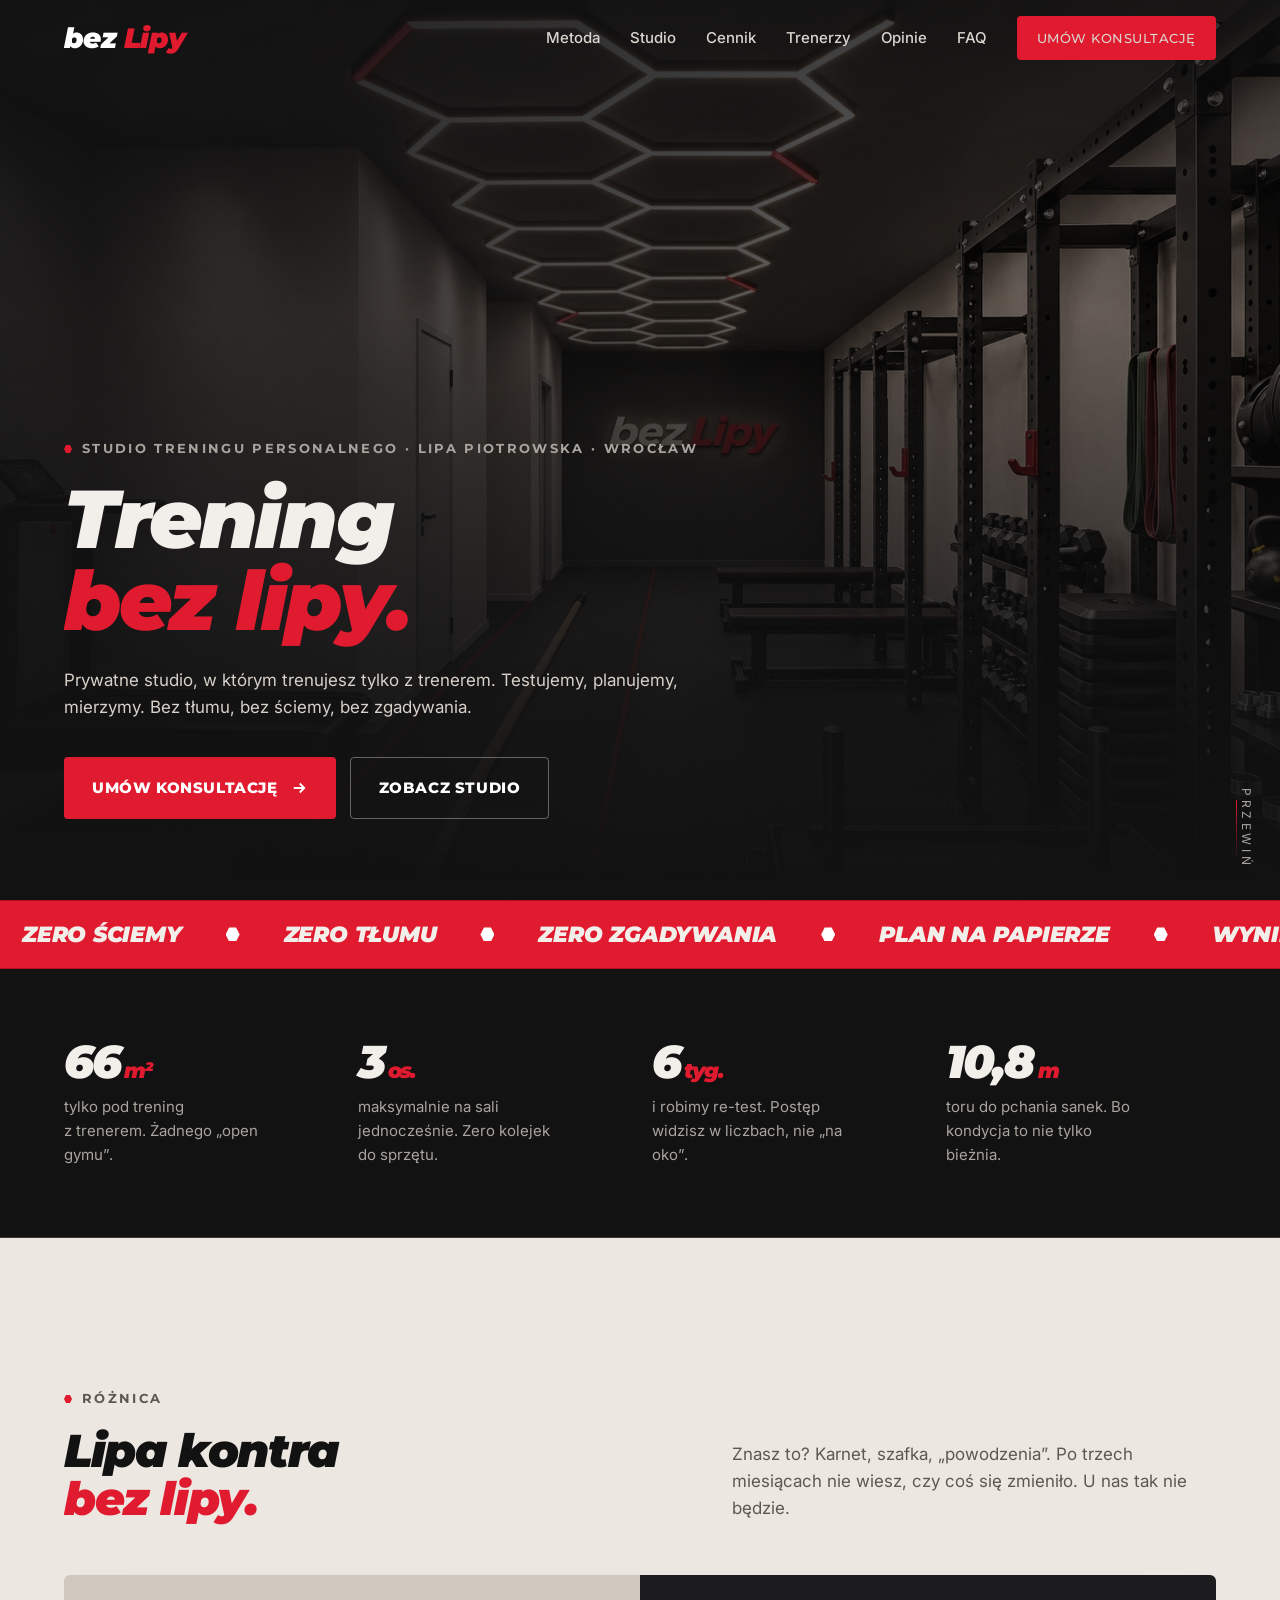
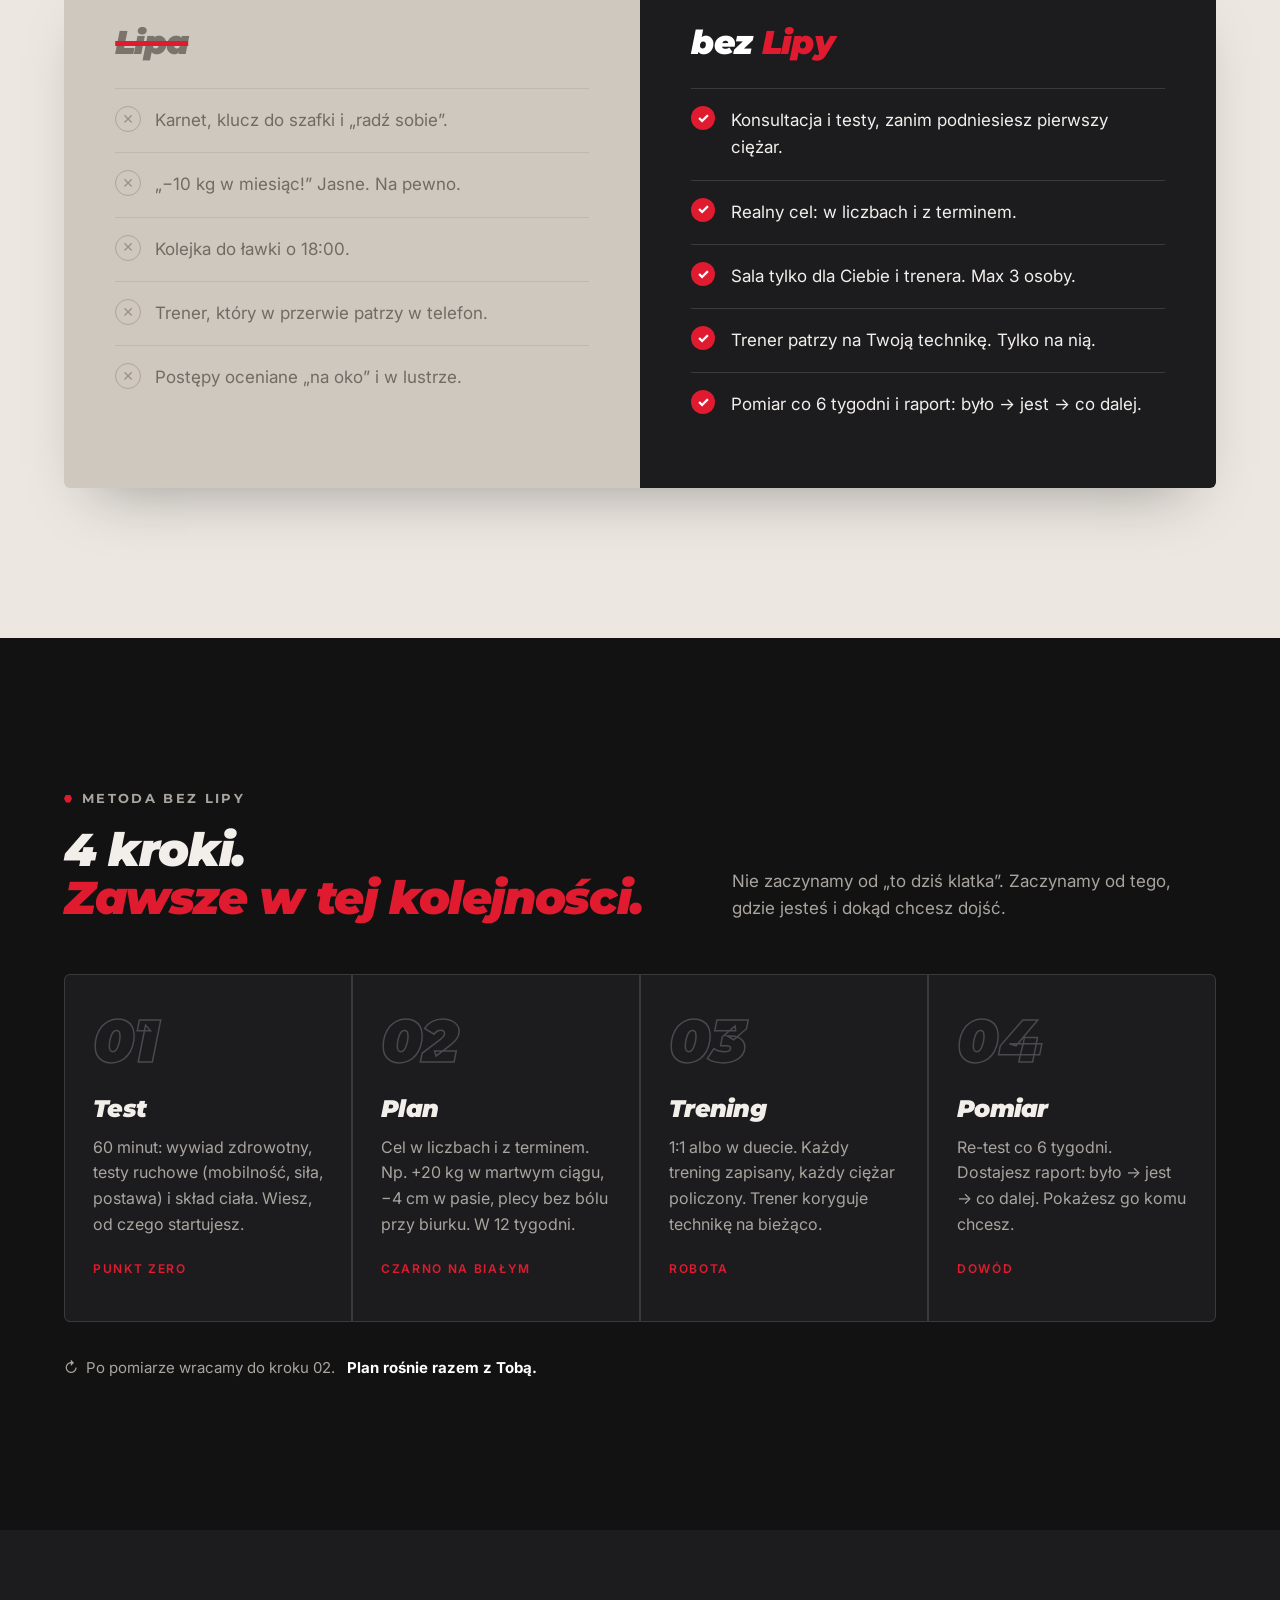
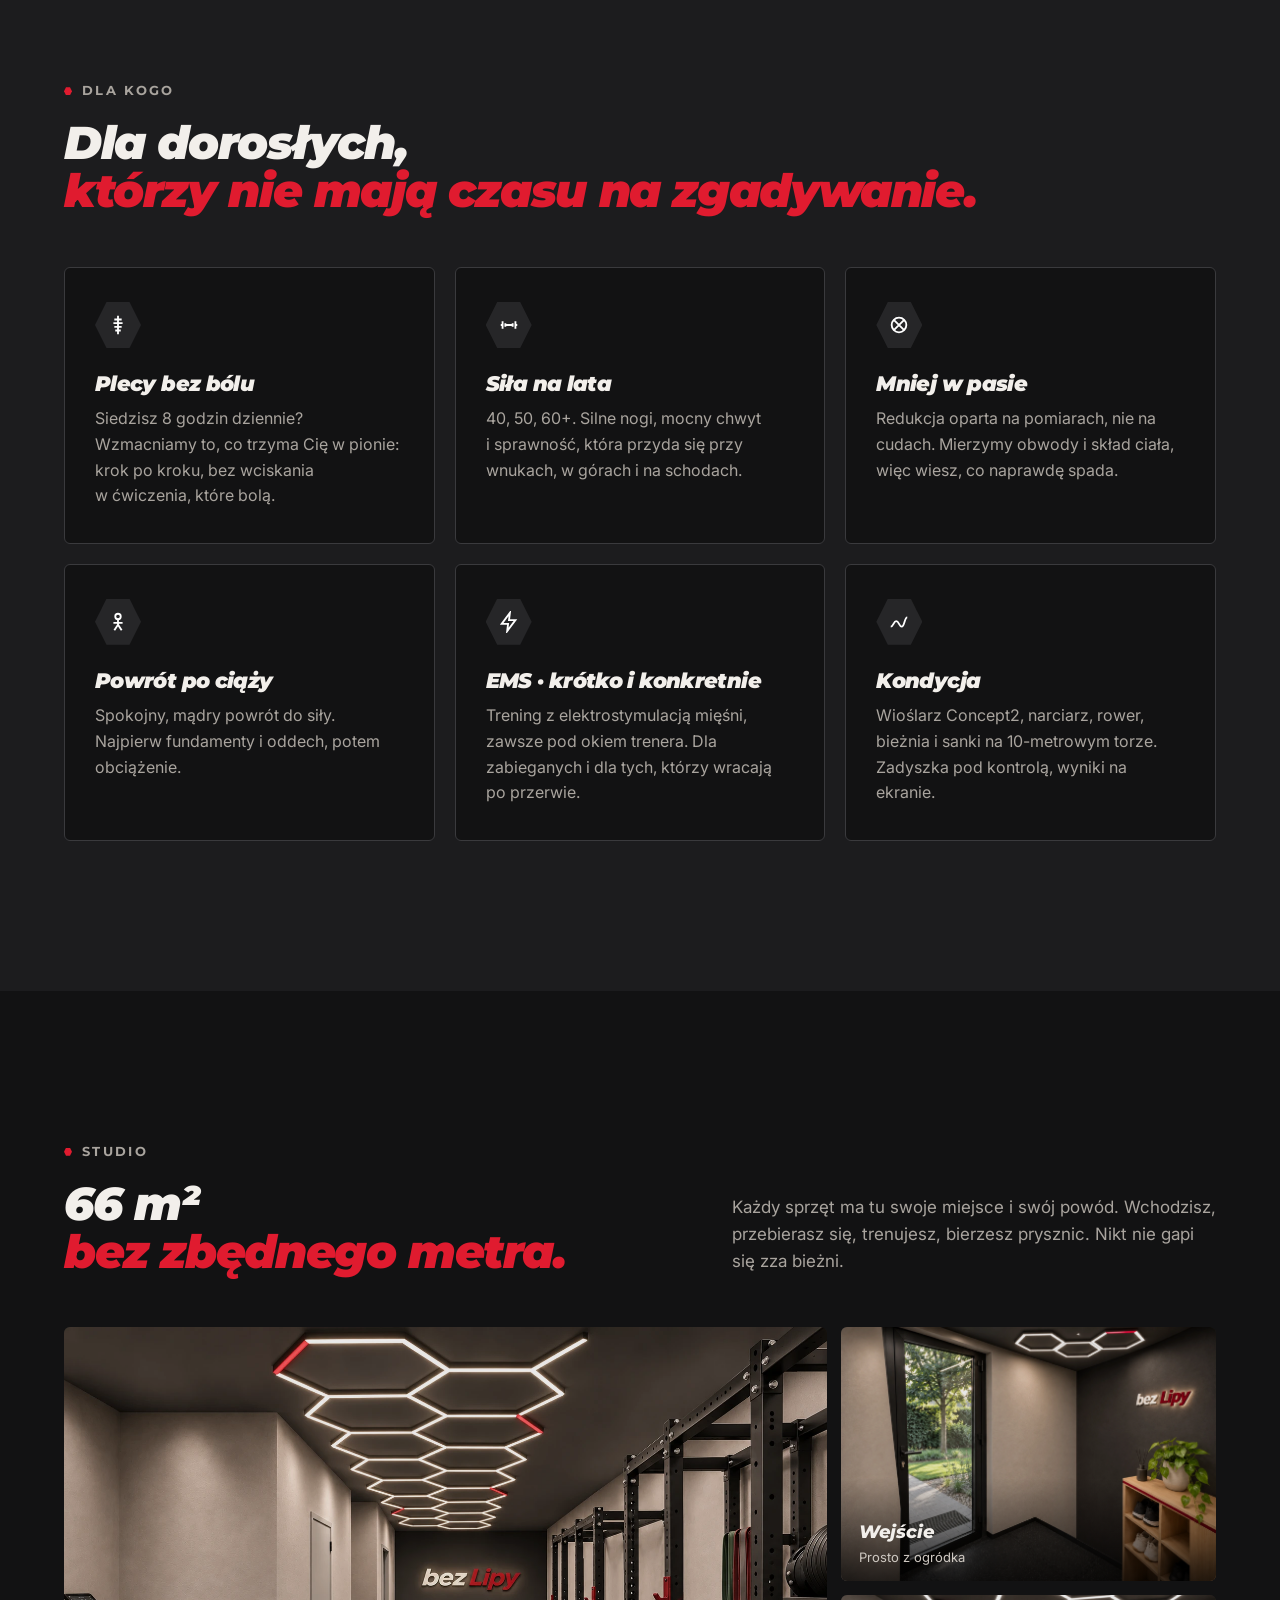
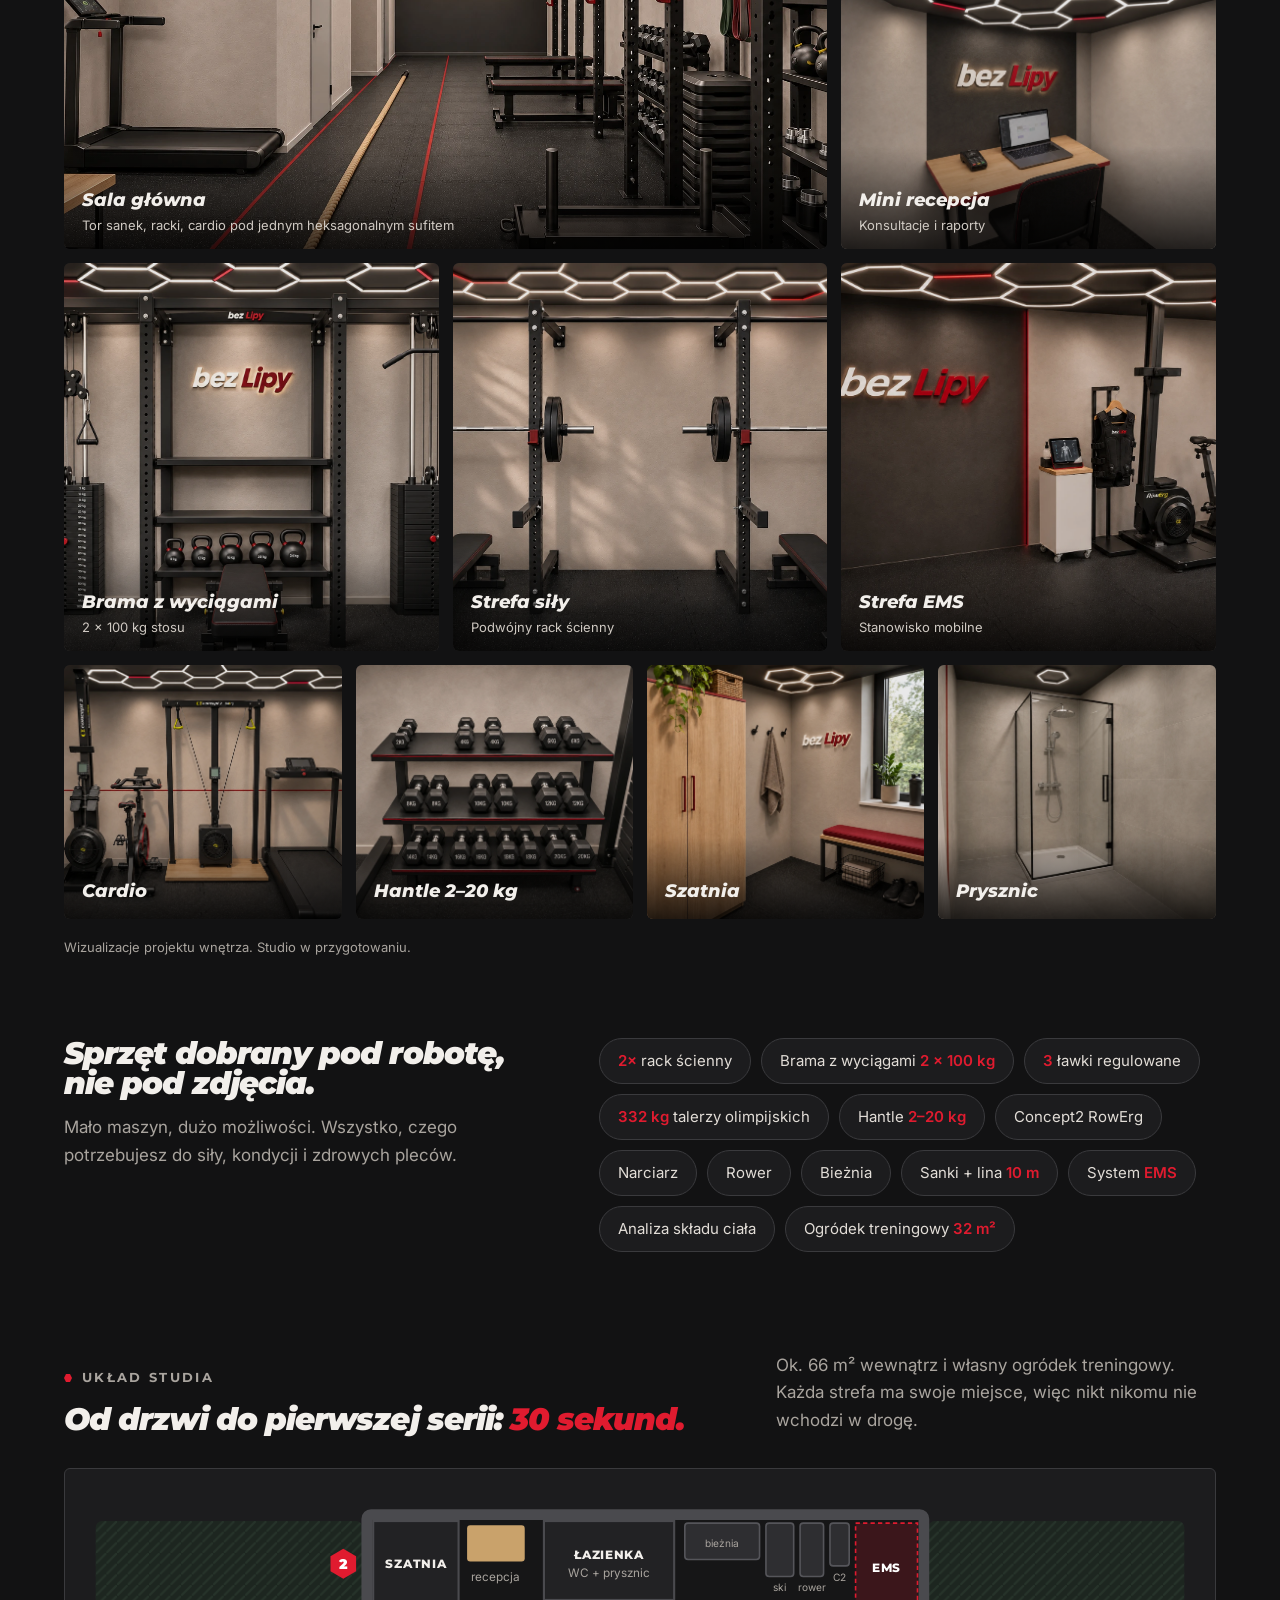
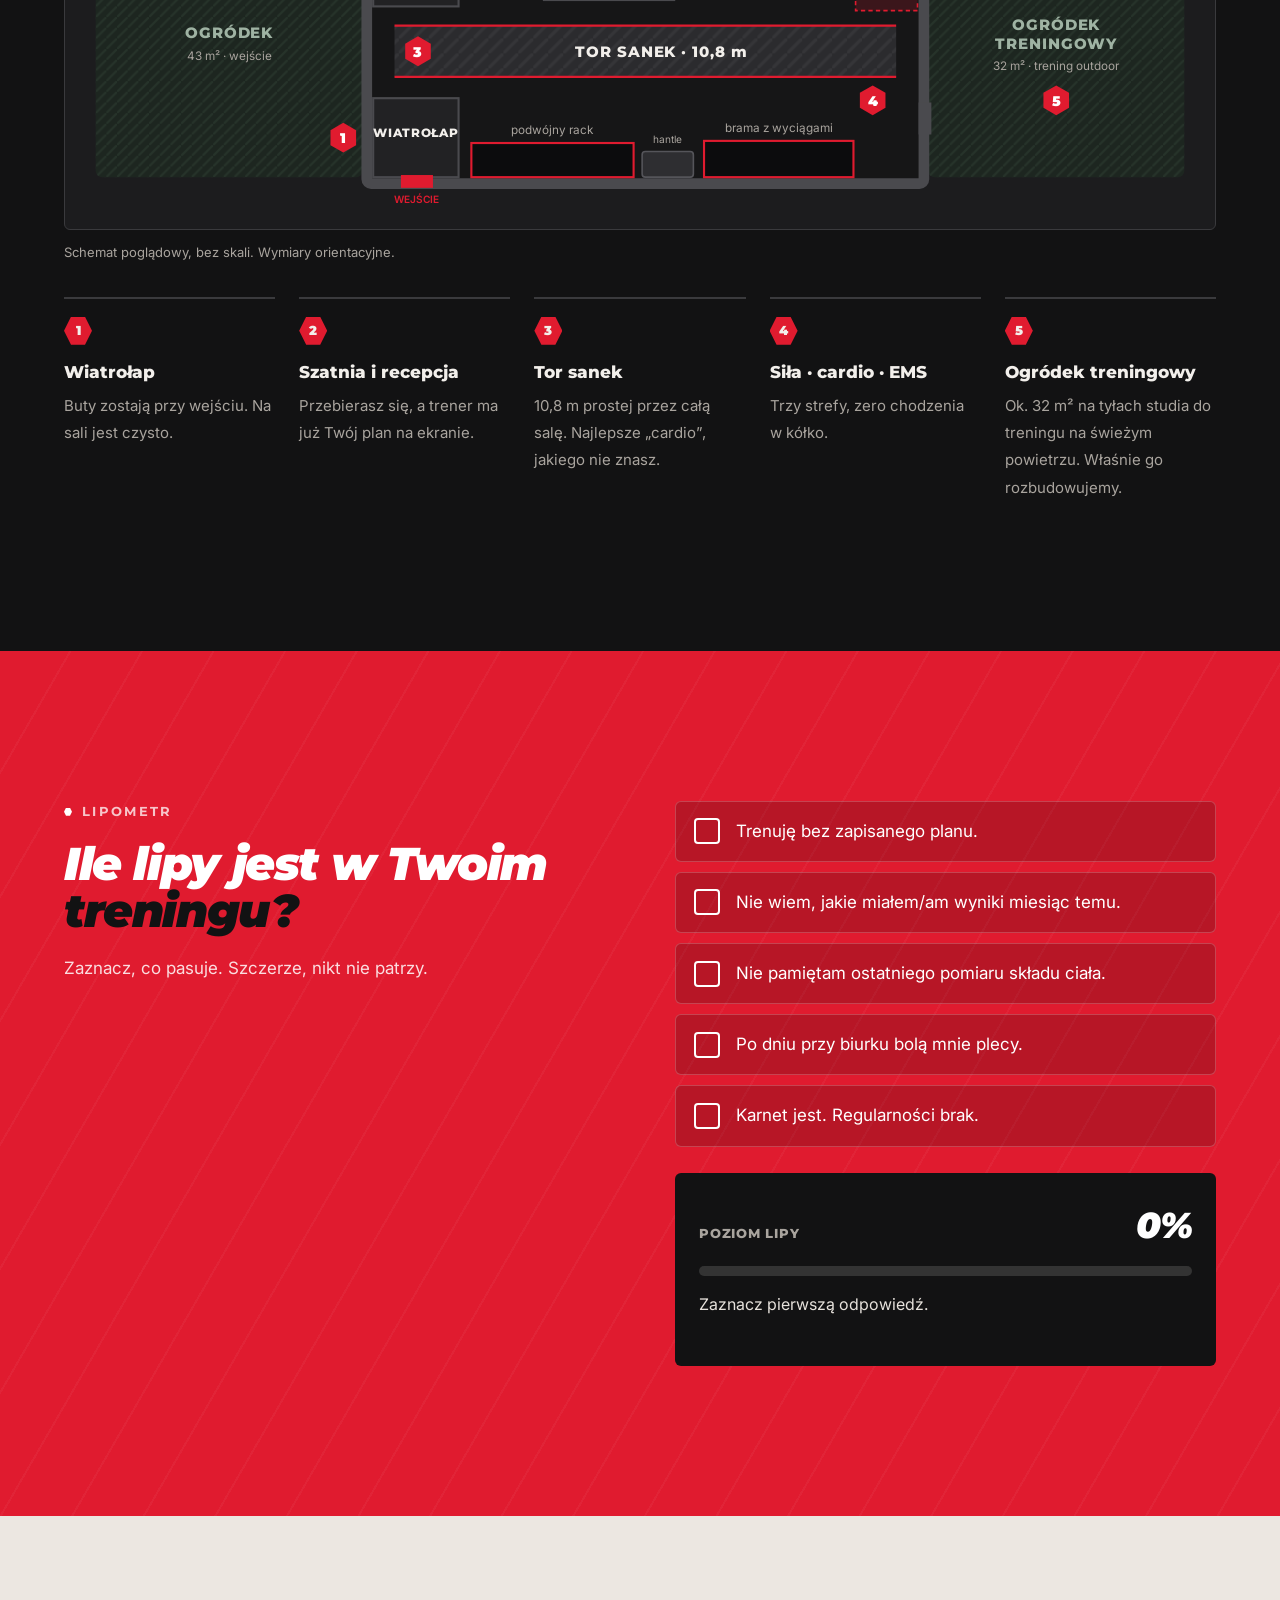
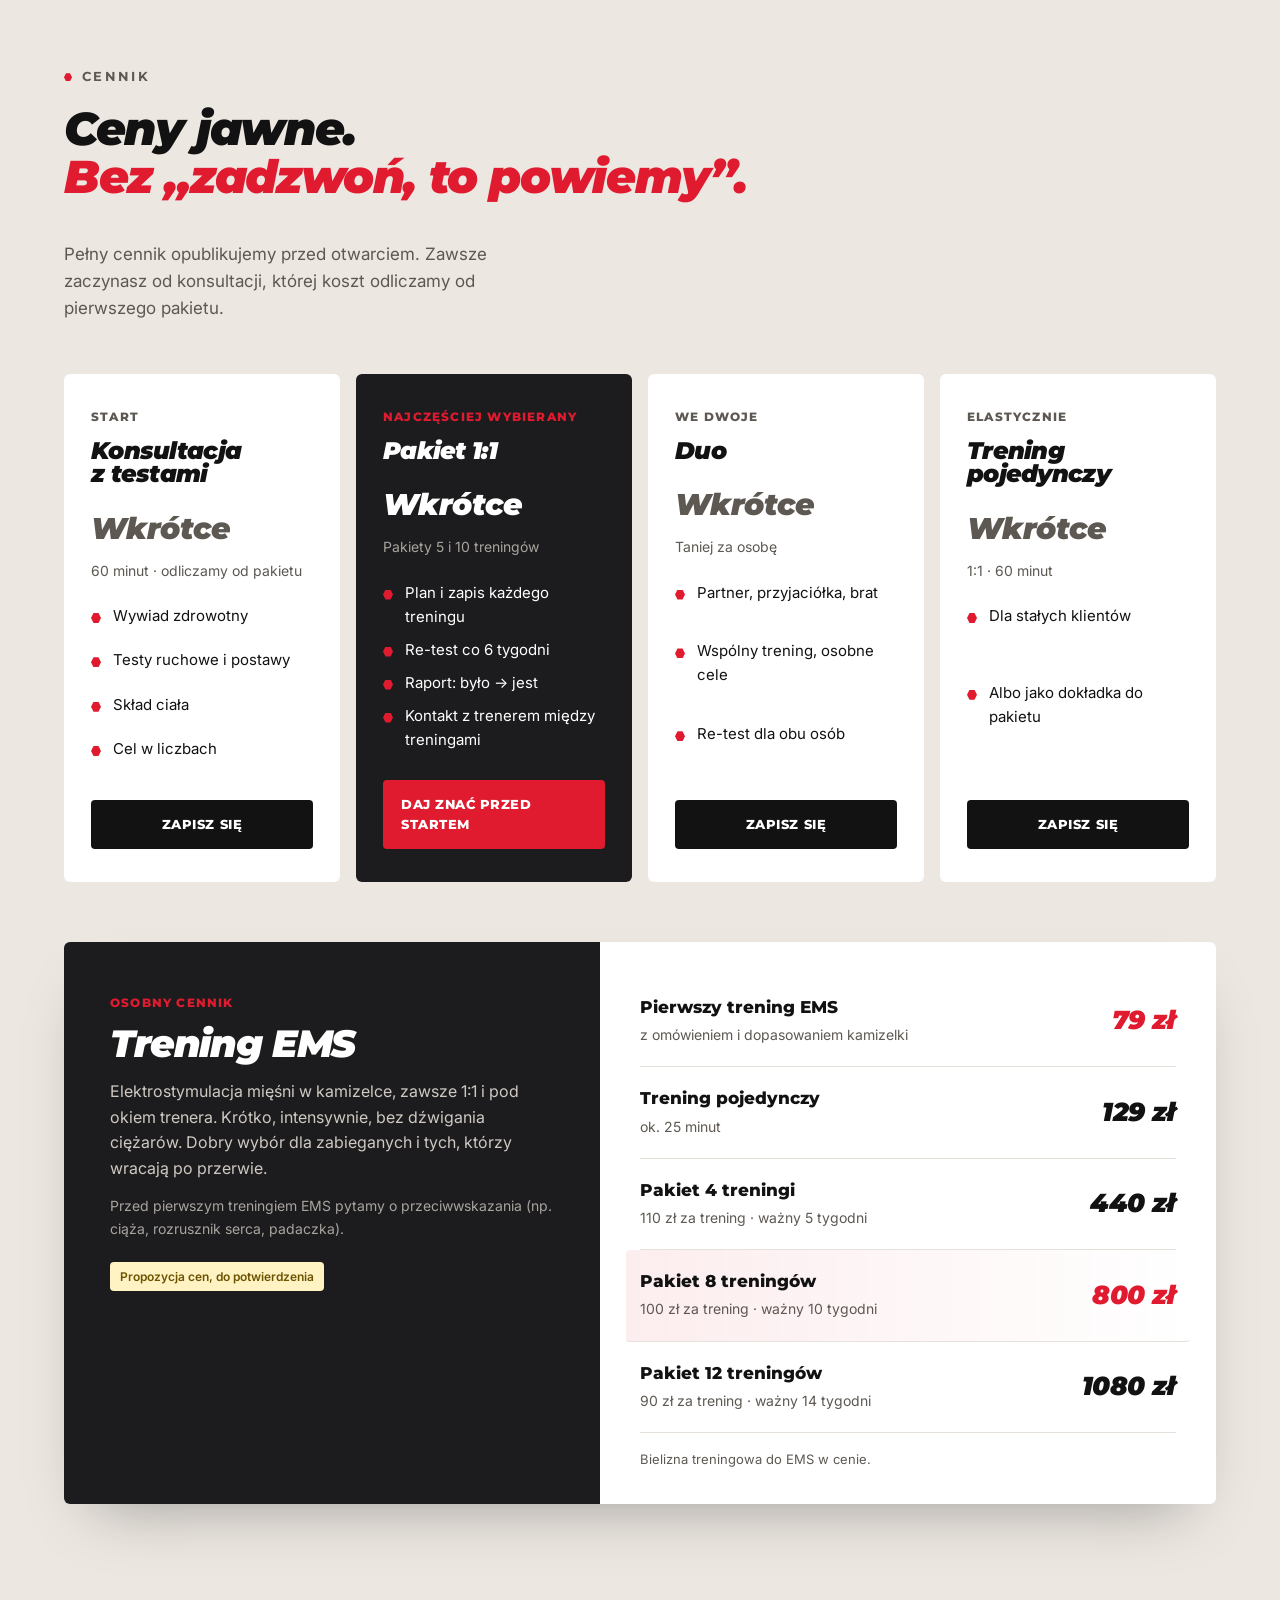
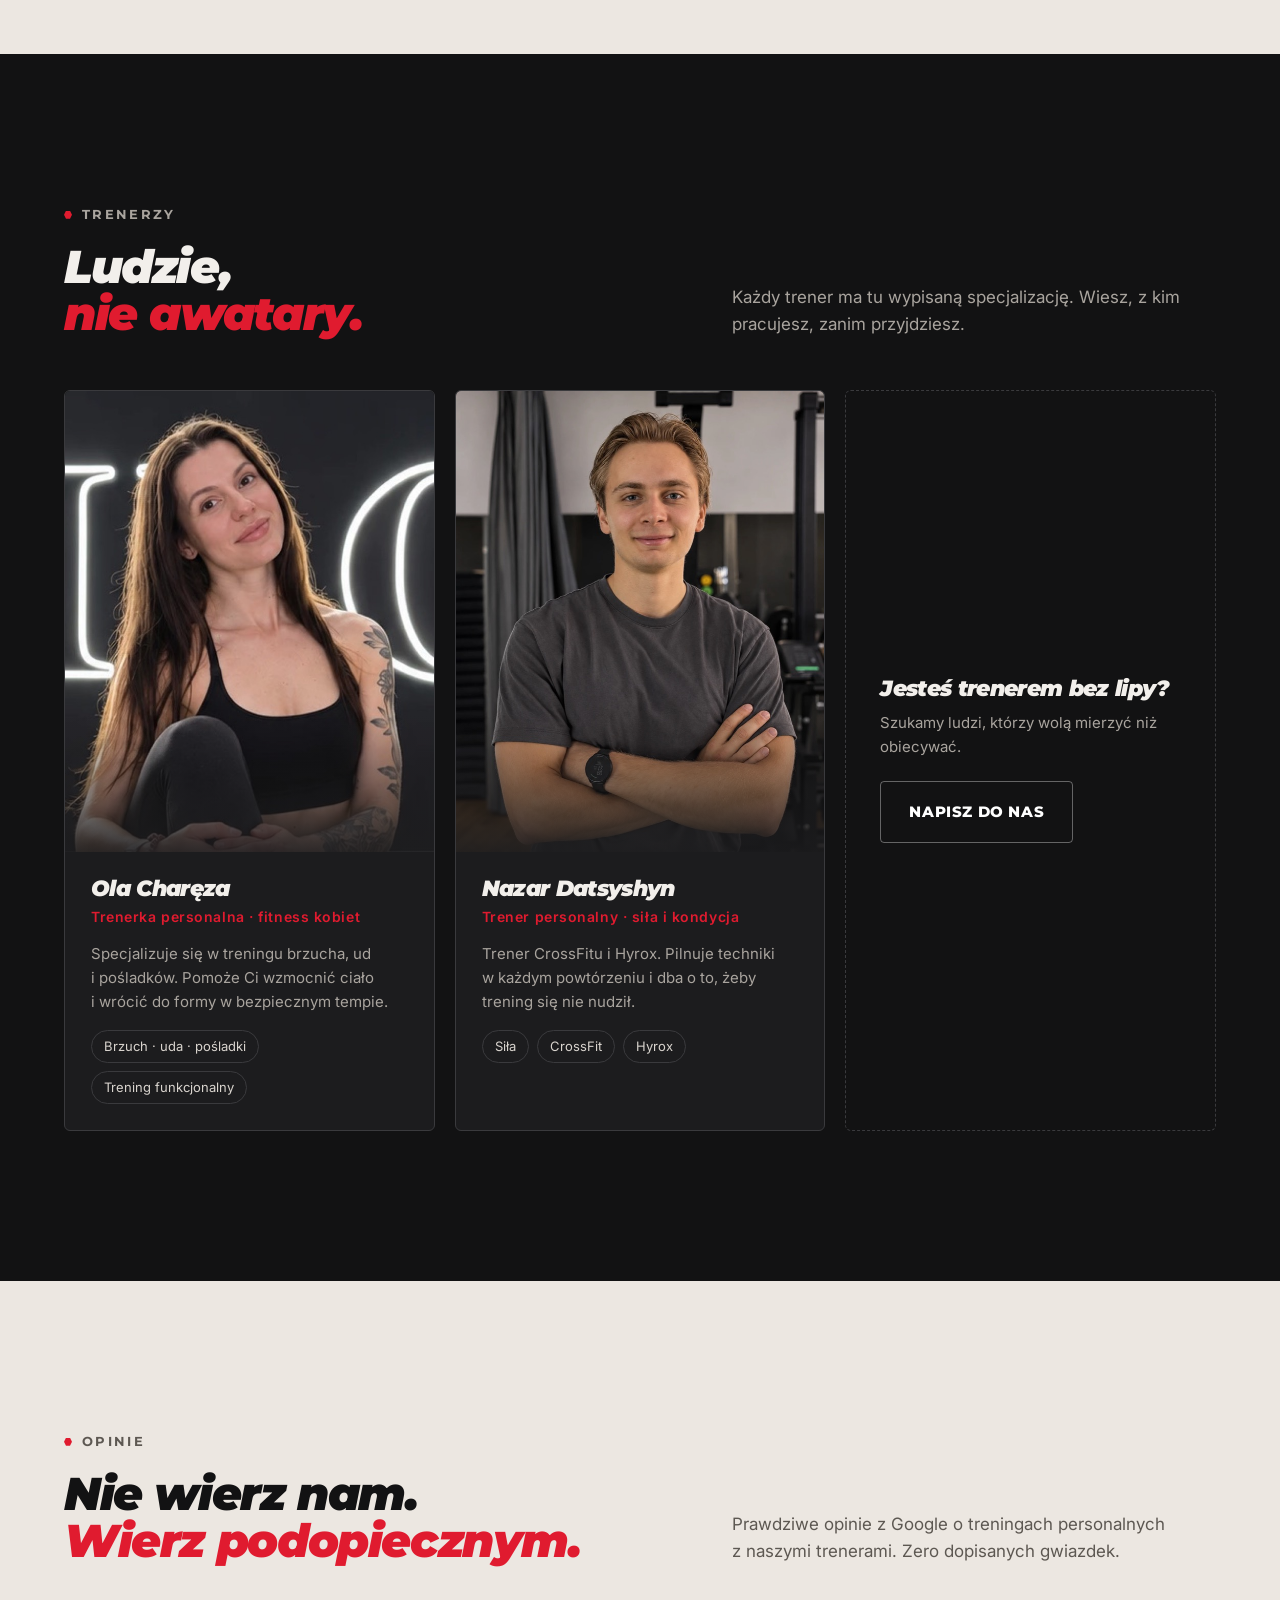
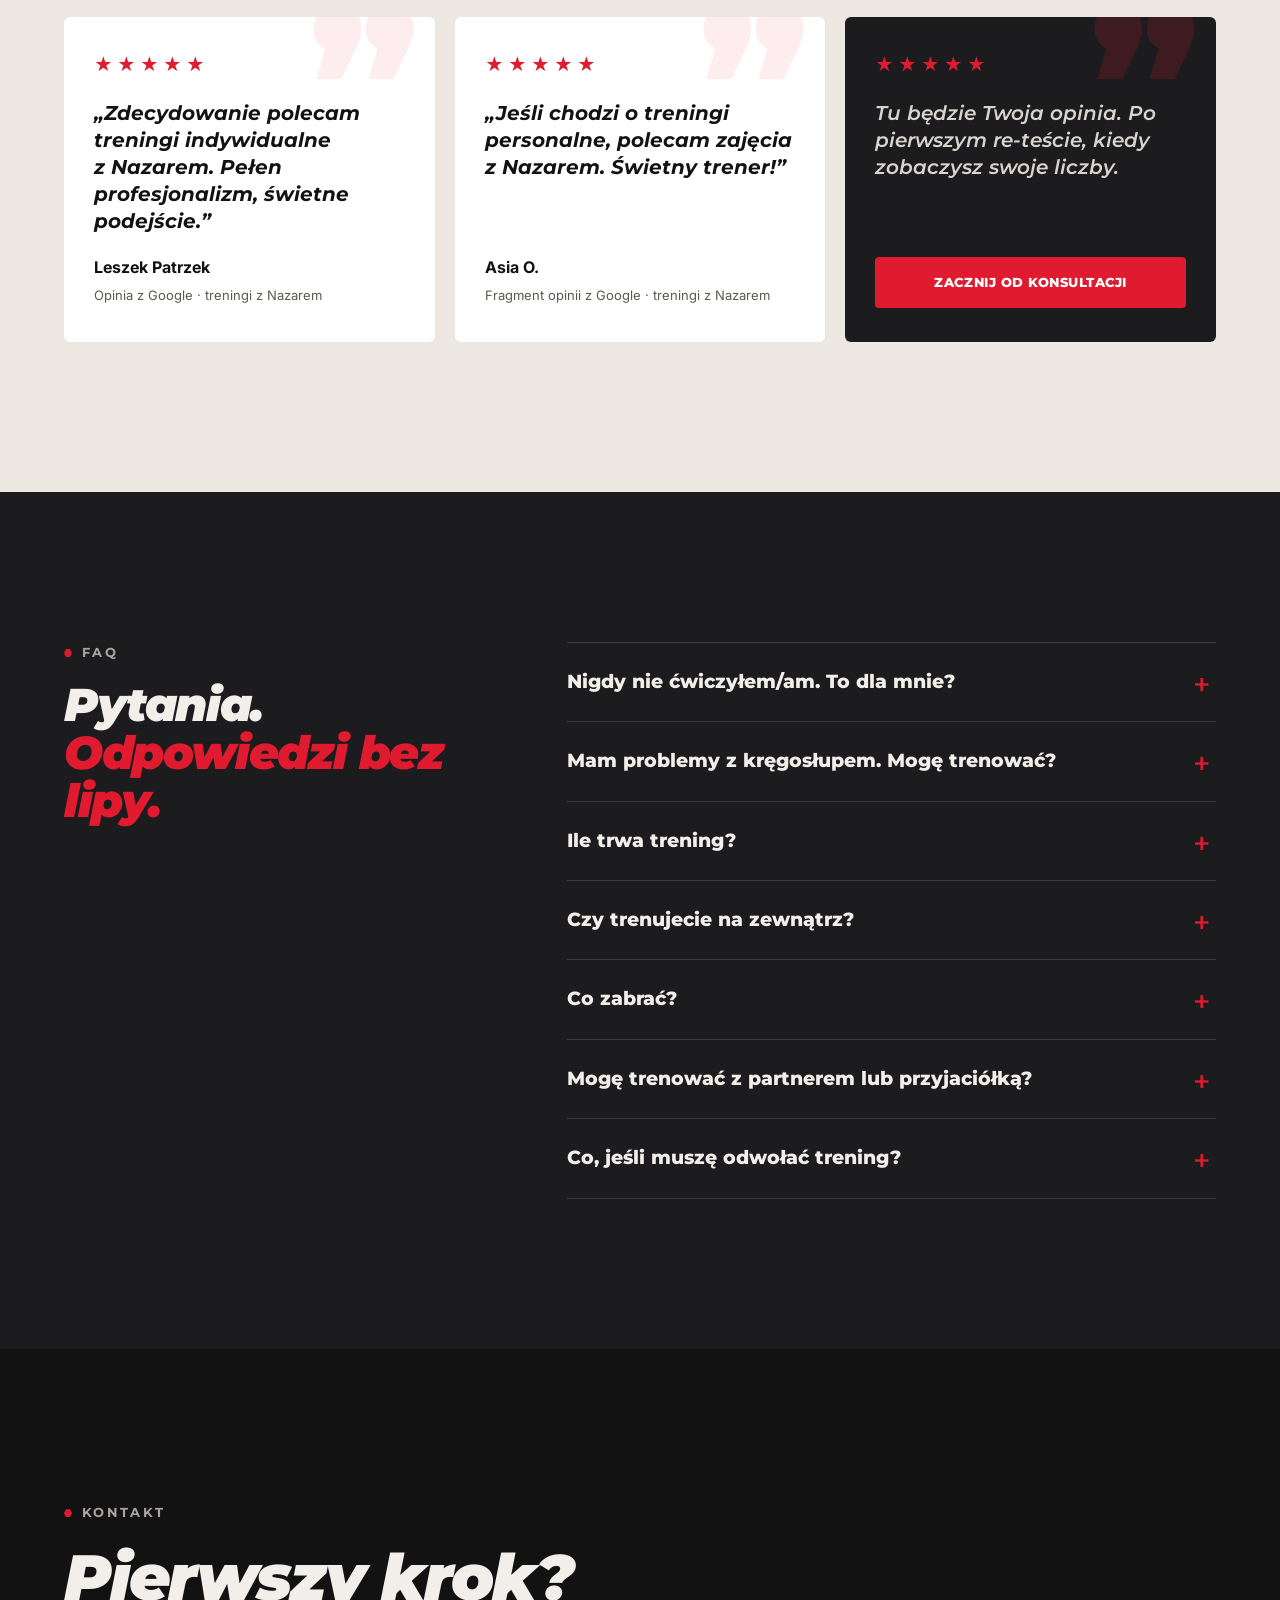
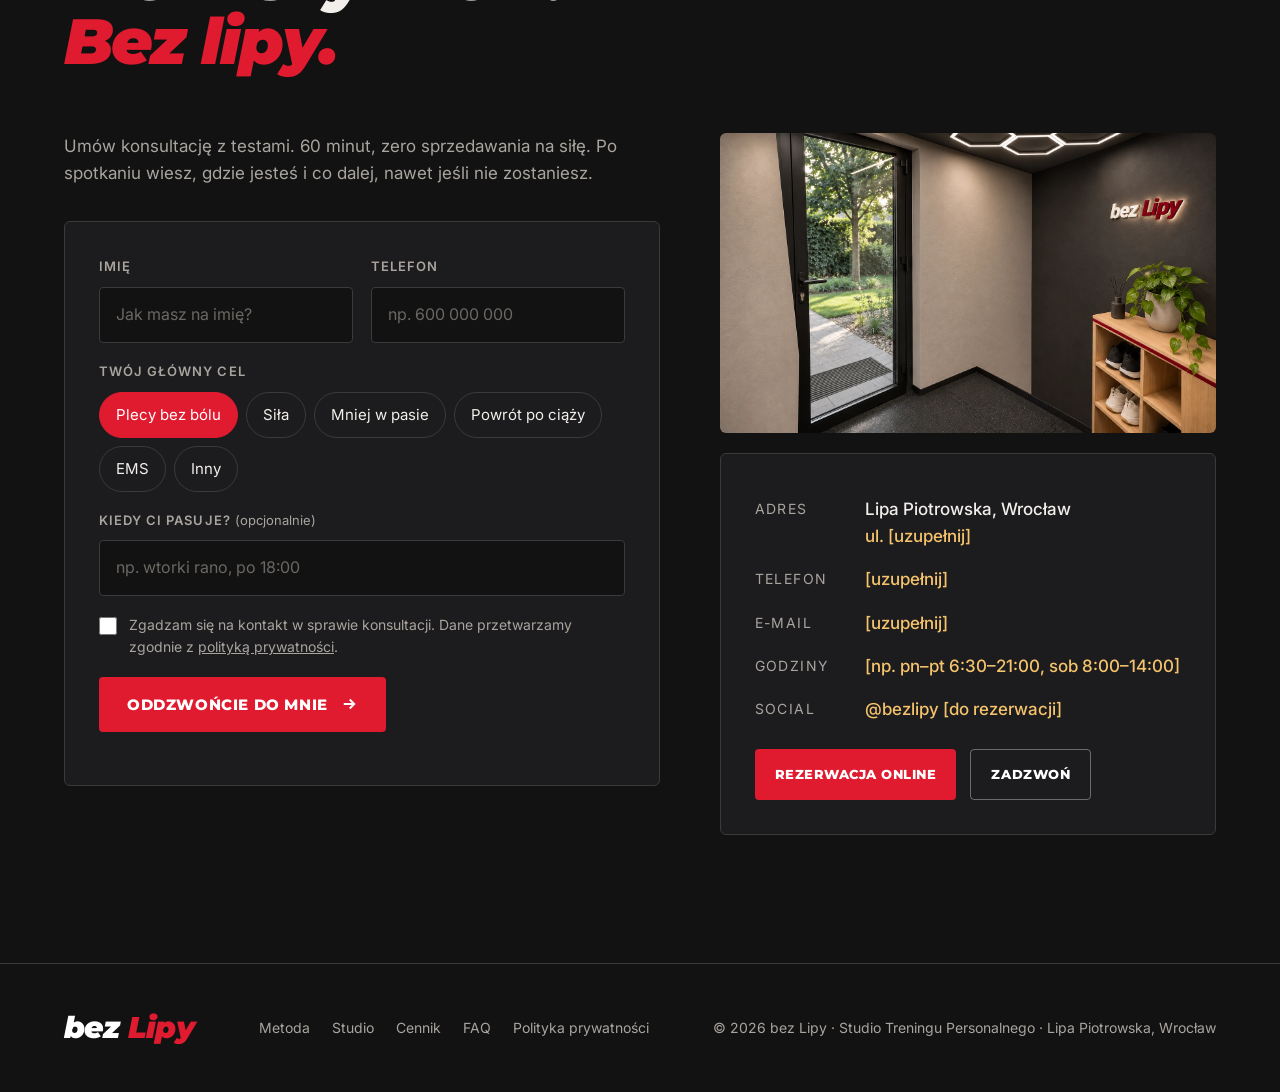
==== index.html @ 6187f1bf "Trenerzy ze zdjęciami, opinie, cennik EMS, ogródek treningowy Co-Authored-By: Claude Opus 5.5 <norep" ====
<!DOCTYPE html>
<html lang="pl">
<head>
<meta charset="utf-8">
<meta name="viewport" content="width=device-width, initial-scale=1">
<title>bez Lipy · Studio Treningu Personalnego · Wrocław</title>
<meta name="description" content="Prywatne studio treningu personalnego na Lipie Piotrowskiej we Wrocławiu. Testujemy, planujemy, mierzymy. Trening bez lipy.">
<meta name="theme-color" content="#121213">
<meta property="og:title" content="bez Lipy · Studio Treningu Personalnego · Wrocław">
<meta property="og:description" content="Testujemy, planujemy, mierzymy. Prywatne studio treningu personalnego na Lipie Piotrowskiej.">
<meta property="og:image" content="img/sala.webp">
<meta property="og:type" content="website">
<meta property="og:locale" content="pl_PL">
<link rel="icon" href="data:image/svg+xml,%3Csvg xmlns='http://www.w3.org/2000/svg' viewBox='0 0 100 100'%3E%3Cpolygon points='25,5 75,5 100,50 75,95 25,95 0,50' fill='%23e01b2f'/%3E%3Ctext x='50' y='66' font-family='Arial' font-weight='900' font-style='italic' font-size='46' fill='white' text-anchor='middle'%3EbL%3C/text%3E%3C/svg%3E">
<script type="application/ld+json">
{"@context":"https://schema.org","@type":"ExerciseGym","name":"bez Lipy · Studio Treningu Personalnego","description":"Prywatne studio treningu personalnego. Testy, plan, trening 1:1 i duo, pomiary co 6 tygodni.","address":{"@type":"PostalAddress","addressLocality":"Wrocław","addressRegion":"dolnośląskie","addressCountry":"PL","streetAddress":"[uzupełnij]"},"areaServed":["Wrocław","Lipa Piotrowska","Psie Pole","Kiełczów","Długołęka","Zakrzów"],"priceRange":"$$"}
</script>
<link rel="preconnect" href="https://fonts.googleapis.com">
<link rel="preconnect" href="https://fonts.gstatic.com" crossorigin>
<link href="https://fonts.googleapis.com/css2?family=Montserrat:ital,wght@0,500;0,700;0,800;0,900;1,700;1,800;1,900&family=Inter:wght@400;500;600&display=swap" rel="stylesheet">
<style>
:root{
  --ink:#121213; --graphite:#1c1c1e; --graphite-2:#262628; --line:#3a3a3d;
  --concrete:#d8d1c9; --concrete-2:#ece7e1; --paper:#f6f3ef;
  --red:#e01b2f; --red-deep:#b10f20; --oak:#c9a26b;
  --text:#f2efeb; --muted:#a9a49e; --muted-dark:#5d5852;
  --display:"Montserrat",system-ui,sans-serif; --body:"Inter",system-ui,sans-serif;
  --r:4px; --max:1200px;
}
*{box-sizing:border-box;margin:0;padding:0}
html{scroll-behavior:smooth}
body{background:var(--ink);color:var(--text);font-family:var(--body);font-size:17px;line-height:1.6;-webkit-font-smoothing:antialiased;overflow-x:hidden}
img{display:block;max-width:100%}
a{color:inherit}
.wrap{max-width:var(--max);margin:0 auto;padding:0 24px}
.logo{font-family:var(--display);font-style:italic;font-weight:900;letter-spacing:-.02em;text-decoration:none;white-space:nowrap}
.logo .b{color:#fff}.logo .l{color:var(--red)}
.eyebrow{font-family:var(--display);font-weight:700;font-size:13px;letter-spacing:.18em;text-transform:uppercase;color:var(--muted)}
.eyebrow .dot{display:inline-block;width:8px;height:8px;background:var(--red);margin-right:10px;clip-path:polygon(25% 0,75% 0,100% 50%,75% 100%,25% 100%,0 50%)}
h1,h2,h3{font-family:var(--display);font-weight:900;line-height:.98;letter-spacing:-.03em}
h2{font-size:clamp(30px,3.6vw,52px);font-style:italic;line-height:1.04}
h2 em,h1 em{font-style:italic;color:var(--red)}
.lead{font-size:clamp(17px,1.3vw,19px);color:var(--muted);max-width:56ch}
.btn{display:inline-flex;align-items:center;gap:12px;font-family:var(--display);font-weight:800;font-size:15px;letter-spacing:.04em;text-transform:uppercase;text-decoration:none;padding:18px 28px;border-radius:var(--r);transition:transform .2s,background .2s,box-shadow .2s;border:0;cursor:pointer}
.btn-red{background:var(--red);color:#fff;box-shadow:0 0 0 0 rgba(224,27,47,.5)}
.btn-red:hover{background:var(--red-deep);transform:translateY(-2px);box-shadow:0 10px 30px -8px rgba(224,27,47,.7)}
.btn-ghost{color:#fff;border:1.5px solid rgba(255,255,255,.35)}
.btn-ghost:hover{border-color:#fff;transform:translateY(-2px)}
.btn svg{width:18px;height:18px}
:focus-visible{outline:3px solid var(--red);outline-offset:3px}

/* NAV */
.nav{position:fixed;inset:0 0 auto 0;z-index:50;transition:background .3s,backdrop-filter .3s,border-color .3s;border-bottom:1px solid transparent}
.nav.scrolled{background:rgba(18,18,19,.82);backdrop-filter:blur(14px);border-color:var(--line)}
.nav .wrap{display:flex;align-items:center;justify-content:space-between;height:76px}
.nav .logo{font-size:28px}
.nav ul{display:flex;gap:30px;list-style:none;align-items:center}
.nav ul a{text-decoration:none;font-weight:500;font-size:15px;color:#d9d4ce;transition:color .2s}
.nav ul a:hover{color:#fff}
.nav .btn{padding:12px 20px;font-size:13px}
.burger{display:none;background:none;border:0;width:44px;height:44px;cursor:pointer}
.burger span{display:block;width:26px;height:2px;background:#fff;margin:6px auto;transition:.3s}
@media(max-width:900px){
  .nav.open{background:var(--ink);border-color:var(--line)}
  .nav ul{position:fixed;inset:76px 0 auto 0;flex-direction:column;align-items:stretch;background:var(--ink);padding:4px 24px 28px;gap:0;border-bottom:1px solid var(--line);opacity:0;visibility:hidden;transform:translateY(-12px);transition:opacity .25s,transform .3s,visibility .3s;max-height:calc(100svh - 76px);overflow:auto}
  .nav.open ul{opacity:1;visibility:visible;transform:none}
  .nav ul a{display:block;font-family:var(--display);font-weight:800;font-style:italic;font-size:30px;color:#fff;padding:14px 0;border-bottom:1px solid var(--line)}
  .nav ul li:last-child a{border:0;margin-top:22px;font-style:normal;font-size:15px;justify-content:center;padding:18px}
  .burger{display:block}
  .nav.open .burger span:nth-child(1){transform:translateY(8px) rotate(45deg)}
  .nav.open .burger span:nth-child(2){opacity:0}
  .nav.open .burger span:nth-child(3){transform:translateY(-8px) rotate(-45deg)}
  body.menu-open{overflow:hidden}
}

/* HERO */
.hero{position:relative;min-height:100svh;display:flex;align-items:flex-end;overflow:hidden;isolation:isolate}
.hero-img{position:absolute;inset:0;z-index:-3}
.hero-img img{width:100%;height:100%;object-fit:cover;object-position:30% 60%;filter:saturate(.9) brightness(.55);transform:scale(1.06);animation:slowzoom 18s ease-out forwards}
@keyframes slowzoom{to{transform:scale(1)}}
.hero::before{content:"";position:absolute;inset:0;z-index:-2;background:linear-gradient(90deg,rgba(18,18,19,.82) 0%,rgba(18,18,19,.35) 55%,rgba(18,18,19,0) 80%),linear-gradient(180deg,rgba(18,18,19,.6) 0%,rgba(18,18,19,.1) 35%,rgba(18,18,19,.8) 80%,var(--ink) 100%)}
.hero .wrap{width:100%;padding-bottom:clamp(48px,9vh,110px);padding-top:140px}
.hero h1{font-size:clamp(44px,6.4vw,96px);font-style:italic;line-height:1;margin:20px 0 24px}
.hero h1 .strike{position:relative;display:inline-block}
.hero p.lead{color:#d6d0c9;margin-bottom:36px}
.hero .ctas{display:flex;gap:14px;flex-wrap:wrap}
.scroll-hint{position:absolute;right:24px;bottom:32px;writing-mode:vertical-rl;font-size:12px;letter-spacing:.3em;text-transform:uppercase;color:var(--muted)}
.scroll-hint::after{content:"";display:block;width:1px;height:60px;background:linear-gradient(var(--red),transparent);margin:12px auto 0}
@media(max-width:700px){.scroll-hint{display:none}.hide-m{display:none}
  .hero-img img{object-position:96% 60%}
  .hero .ctas{flex-direction:column}.hero .ctas .btn{justify-content:center}
  .hero h1{margin:16px 0 22px}
}

/* TICKER */
.ticker{background:var(--red);overflow:hidden;white-space:nowrap;border-block:1px solid var(--red-deep)}
.ticker-track{display:inline-flex;animation:tick 32s linear infinite;padding:16px 0}
.ticker span{font-family:var(--display);font-weight:900;font-style:italic;font-size:clamp(16px,1.7vw,22px);text-transform:uppercase;letter-spacing:-.01em;padding:0 22px;display:inline-flex;align-items:center;gap:44px}
.ticker span::after{content:"";width:14px;height:14px;background:#fff;clip-path:polygon(25% 0,75% 0,100% 50%,75% 100%,25% 100%,0 50%)}
@keyframes tick{to{transform:translateX(-50%)}}

/* STATS */
.stats{background:var(--ink);padding:70px 0;border-bottom:1px solid var(--line)}
.stats .grid{display:grid;grid-template-columns:repeat(4,1fr);gap:24px}
.stat .n{font-family:var(--display);font-weight:900;font-style:italic;font-size:clamp(36px,3.6vw,52px);line-height:1;letter-spacing:-.04em}
.stat .n small{font-size:.45em;color:var(--red);margin-left:4px}
.stat p{color:var(--muted);font-size:15px;margin-top:10px;max-width:22ch}
@media(max-width:800px){.stats .grid{grid-template-columns:repeat(2,1fr);row-gap:44px}}

section{position:relative}
.sec{padding:clamp(80px,12vw,150px) 0}
.sec-head{display:flex;justify-content:space-between;align-items:flex-end;gap:40px;margin-bottom:52px;flex-wrap:wrap}
.sec-head .lead{max-width:44ch}

/* LIPA VS */
.versus{background:var(--concrete-2);color:var(--ink)}
.versus .eyebrow{color:var(--muted-dark)}
.versus .lead{color:var(--muted-dark)}
.vs-grid{display:grid;grid-template-columns:1fr 1fr;border-radius:6px;overflow:hidden;box-shadow:0 30px 60px -30px rgba(0,0,0,.35)}
.vs-col{padding:clamp(28px,4vw,52px)}
.vs-col h3{font-size:clamp(26px,2.6vw,36px);font-style:italic;margin-bottom:30px;display:flex;align-items:center;gap:14px}
.vs-lipa{background:#cfc8bf;color:#5a544d}
.vs-lipa h3{color:#7b746c;text-decoration:line-through;text-decoration-thickness:5px;text-decoration-color:var(--red)}
.vs-bez{background:var(--graphite);color:var(--text)}
.vs-col ul{list-style:none;display:grid;gap:0}
.vs-col li{padding:18px 0 18px 40px;position:relative;border-top:1px solid rgba(0,0,0,.1);font-size:17px}
.vs-bez li{border-color:var(--line)}
.vs-col li::before{position:absolute;left:0;top:17px;width:24px;height:24px;display:grid;place-items:center;font-weight:800;font-size:14px;border-radius:50%}
.vs-lipa li::before{content:"✕";color:#8d857c;border:1.5px solid #a39b91}
.vs-bez li::before{content:"✓";color:#fff;background:var(--red)}
.vs-lipa li{opacity:.8}
@media(max-width:800px){.vs-grid{grid-template-columns:1fr}}

/* METHOD */
.method{background:var(--ink)}
.steps{display:grid;grid-template-columns:repeat(4,1fr);gap:2px;background:var(--line);border:1px solid var(--line);border-radius:6px;overflow:hidden}
.step{background:var(--graphite);padding:36px 28px 40px;position:relative;transition:background .3s}
.step:hover{background:var(--graphite-2)}
.step .num{font-family:var(--display);font-weight:900;font-style:italic;font-size:60px;line-height:1;color:transparent;-webkit-text-stroke:1.5px #4a4a4e;transition:-webkit-text-stroke-color .3s,color .3s}
.step:hover .num{-webkit-text-stroke-color:var(--red);color:rgba(224,27,47,.12)}
.step h3{font-size:24px;font-style:italic;margin:26px 0 14px}
.step p{color:var(--muted);font-size:16px}
.step .tag{display:inline-block;margin-top:22px;font-size:12px;font-weight:600;letter-spacing:.14em;text-transform:uppercase;color:var(--red)}
.method .arrow{display:flex;align-items:center;gap:12px;margin-top:34px;color:var(--muted);font-size:15px}
.method .arrow b{color:#fff}
@media(max-width:960px){.steps{grid-template-columns:1fr 1fr}}
@media(max-width:560px){.steps{grid-template-columns:1fr}}

/* FOR WHO */
.forwho{background:var(--graphite)}
.cards{display:grid;grid-template-columns:repeat(3,1fr);gap:20px}
.card{background:var(--ink);border:1px solid var(--line);border-radius:6px;padding:34px 30px;position:relative;overflow:hidden;transition:border-color .3s,transform .3s}
.card:hover{border-color:var(--red);transform:translateY(-4px)}
.card .hex{width:46px;height:46px;background:var(--graphite-2);clip-path:polygon(25% 0,75% 0,100% 50%,75% 100%,25% 100%,0 50%);display:grid;place-items:center;margin-bottom:26px;transition:background .3s}
.card:hover .hex{background:var(--red)}
.card .hex svg{width:22px;height:22px;stroke:#fff;fill:none;stroke-width:2}
.card h3{font-size:21px;font-style:italic;margin-bottom:12px}
.card p{color:var(--muted);font-size:16px}
@media(max-width:900px){.cards{grid-template-columns:1fr 1fr}}
@media(max-width:600px){.cards{grid-template-columns:1fr}}

/* STUDIO */
.studio{background:var(--ink)}
.gallery{display:grid;grid-template-columns:repeat(12,1fr);grid-auto-rows:120px;gap:14px}
.gallery figure{position:relative;overflow:hidden;border-radius:6px;background:var(--graphite);cursor:zoom-in}
.gallery img{width:100%;height:100%;object-fit:cover;transition:transform .8s cubic-bezier(.2,.7,.2,1),filter .4s;filter:brightness(.92)}
.gallery figure:hover img{transform:scale(1.05);filter:brightness(1)}
.gallery figcaption{position:absolute;left:0;right:0;bottom:0;padding:40px 18px 14px;background:linear-gradient(transparent,rgba(0,0,0,.75));font-family:var(--display);font-weight:800;font-style:italic;font-size:18px}
.gallery figcaption span{display:block;font-family:var(--body);font-style:normal;font-weight:400;font-size:13px;color:#cfc9c2}
.g1{grid-column:span 8;grid-row:span 4}.g2{grid-column:span 4;grid-row:span 2}.g3{grid-column:span 4;grid-row:span 2}
.g4{grid-column:span 4;grid-row:span 3}.g5{grid-column:span 4;grid-row:span 3}.g6{grid-column:span 4;grid-row:span 3}
.g7{grid-column:span 3;grid-row:span 2}.g8{grid-column:span 3;grid-row:span 2}.g9{grid-column:span 3;grid-row:span 2}.g10{grid-column:span 3;grid-row:span 2}
@media(max-width:600px){.gallery{gap:10px}.gallery figcaption{font-size:15px;padding:30px 12px 10px}.gallery figure:not(.g1) figcaption span{display:none}.chip{font-size:14px;padding:8px 14px}.chips{gap:8px}}
@media(max-width:900px){.gallery{grid-auto-rows:90px}.g1{grid-column:span 12;grid-row:span 3}.g2,.g3,.g4,.g5,.g6,.g7,.g8,.g9,.g10{grid-column:span 6;grid-row:span 2}}
.note{font-size:13px;color:var(--muted);margin-top:18px}
.kit{margin-top:80px;display:grid;grid-template-columns:1fr 1.3fr;gap:60px;align-items:start}
.kit h3{font-size:clamp(24px,2.4vw,34px);font-style:italic}
.kit h3 + p{color:var(--muted);margin-top:16px}
.chips{display:flex;flex-wrap:wrap;gap:10px}
.chip{border:1px solid var(--line);border-radius:100px;padding:10px 18px;font-size:15px;color:#e2ddd7;background:var(--graphite);transition:border-color .2s}
.chip:hover{border-color:var(--red)}
.chip b{color:var(--red);font-weight:600}
.plan{margin-top:100px}
.plan-head{display:flex;justify-content:space-between;align-items:flex-end;gap:40px;flex-wrap:wrap;margin-bottom:34px}
.plan-head h3{font-size:clamp(24px,2.4vw,34px);font-style:italic;margin-top:16px}
.plan-head h3 em{color:var(--red)}
.plan-head p{color:var(--muted);max-width:40ch}
.plan-scroll{background:var(--graphite);border:1px solid var(--line);border-radius:6px;padding:20px;overflow-x:auto;-webkit-overflow-scrolling:touch}
.plan-svg{display:block;width:100%;min-width:760px;height:auto}
.pl-lbl{font-family:var(--display);font-weight:800;font-size:14px;fill:#f2efeb;letter-spacing:.06em}
.pl-lbl.s{font-size:11px}.pl-lbl.g{fill:#9fb3a3}.pl-lbl.ems{fill:#fff}
.pl-sub{font-family:var(--body);font-size:11px;fill:#a9a49e}
.pl-tiny{font-family:var(--body);font-size:9.5px;fill:#a9a49e}.pl-tiny.r{fill:#e01b2f;font-weight:600}
.pl-room{fill:#222224;stroke:#4a4a4e;stroke-width:2}
.pl-furn{fill:#2e2e31;stroke:#55555a;stroke-width:1.5;rx:3}
.pl-furn.oak{fill:#c9a26b;stroke:none}
.pl-rack{fill:#0c0c0d;stroke:#e01b2f;stroke-width:2}
.pl-ems{fill:rgba(224,27,47,.18);stroke:#e01b2f;stroke-width:1.5;stroke-dasharray:4 3}
.pl-mk polygon{fill:#e01b2f}
.pl-mk text{font-family:var(--display);font-weight:900;font-size:13px;fill:#fff;text-anchor:middle}
.plan-note{margin-top:12px}
.plan-list{list-style:none;counter-reset:z;display:grid;grid-template-columns:repeat(5,1fr);gap:24px;margin-top:34px}
.plan-list li{counter-increment:z;padding-top:18px;border-top:2px solid var(--line)}
.plan-list li::before{content:counter(z);display:grid;place-items:center;width:28px;height:28px;margin-bottom:14px;font-family:var(--display);font-weight:900;font-size:13px;background:var(--red);clip-path:polygon(25% 0,75% 0,100% 50%,75% 100%,25% 100%,0 50%)}
.plan-list b{display:block;font-family:var(--display);font-weight:800;font-size:17px;margin-bottom:6px}
.plan-list span{color:var(--muted);font-size:15px}
@media(max-width:1000px){.plan-list{grid-template-columns:repeat(2,1fr)}}
@media(max-width:560px){.plan-list{grid-template-columns:1fr;gap:4px}.plan-list li{display:grid;grid-template-columns:44px 1fr;padding:16px 0;border-top-width:1px}.plan-list li::before{margin:0}}
@media(max-width:900px){.kit{grid-template-columns:1fr;gap:36px}}

/* LIPOMETR */
.quiz{background:var(--red);color:#fff;overflow:hidden}
.quiz::before{content:"";position:absolute;inset:0;background:repeating-linear-gradient(120deg,transparent 0 60px,rgba(255,255,255,.04) 60px 62px)}
.quiz .wrap{position:relative;display:grid;grid-template-columns:1fr 1fr;gap:70px;align-items:start}
.quiz .eyebrow{color:rgba(255,255,255,.75)}.quiz .eyebrow .dot{background:#fff}
.quiz h2 em{color:var(--ink)}
.quiz .lead{color:rgba(255,255,255,.85);margin-top:20px}
.q-list{display:grid;gap:10px}
.q{display:flex;gap:16px;align-items:center;background:rgba(0,0,0,.18);border:1.5px solid rgba(255,255,255,.2);padding:16px 18px;border-radius:6px;cursor:pointer;transition:background .2s,border-color .2s;user-select:none}
.q:hover{background:rgba(0,0,0,.28)}
.q input{position:absolute;opacity:0;pointer-events:none}
.q .box{flex:none;width:26px;height:26px;border:2px solid #fff;border-radius:4px;display:grid;place-items:center;transition:background .2s}
.q .box svg{width:16px;height:16px;stroke:var(--red);stroke-width:3.5;fill:none;opacity:0;transition:opacity .2s}
.q input:checked ~ .box{background:#fff}.q input:checked ~ .box svg{opacity:1}
.q input:checked ~ .t{font-weight:600}
.q input:focus-visible ~ .box{outline:3px solid var(--ink);outline-offset:2px}
.meter{margin-top:26px;background:var(--ink);border-radius:6px;padding:24px 24px 22px}
.meter .row{display:flex;justify-content:space-between;align-items:baseline;font-family:var(--display);font-weight:800;text-transform:uppercase;letter-spacing:.06em;font-size:13px;color:var(--muted)}
.meter .pct{font-size:36px;font-style:italic;font-weight:900;color:#fff;letter-spacing:-.03em}
.bar{height:10px;background:#333;border-radius:10px;margin:12px 0 16px;overflow:hidden}
.bar i{display:block;height:100%;width:0;background:linear-gradient(90deg,#f2b8bf,var(--red));border-radius:10px;transition:width .6s cubic-bezier(.2,.8,.2,1)}
.verdict{color:#e7e2dc;font-size:16px;min-height:52px}
.verdict a{color:#fff;font-weight:600}
@media(max-width:900px){.quiz .wrap{grid-template-columns:1fr;gap:40px}}

/* PRICING */
.pricing{background:var(--concrete-2);color:var(--ink)}
.pricing .eyebrow,.pricing .lead{color:var(--muted-dark)}
.prices{display:grid;grid-template-columns:repeat(4,1fr);gap:16px}
.price{background:#fff;border-radius:6px;padding:32px 26px;display:flex;flex-direction:column;border:1.5px solid transparent;transition:transform .3s,border-color .3s}
.price:hover{transform:translateY(-4px);border-color:var(--ink)}
.price.hot{background:var(--graphite);color:#fff}
.price .lbl{font-family:var(--display);font-weight:800;text-transform:uppercase;letter-spacing:.1em;font-size:12px;color:var(--muted-dark)}
.price.hot .lbl{color:var(--red)}
.price h3{font-size:24px;font-style:italic;margin:12px 0 20px}
.price .amt{font-family:var(--display);font-weight:900;font-style:italic;font-size:42px;letter-spacing:-.04em;line-height:1}
.price .amt small{font-size:18px;font-weight:700;letter-spacing:0;margin-left:4px}
.price .per{font-size:14px;color:var(--muted-dark);margin:8px 0 22px}
.price.hot .per{color:var(--muted)}
.price ul{list-style:none;font-size:15px;display:grid;gap:9px;margin-bottom:28px;flex:1}
.price li{padding-left:22px;position:relative}
.price li::before{content:"";position:absolute;left:0;top:9px;width:10px;height:10px;background:var(--red);clip-path:polygon(25% 0,75% 0,100% 50%,75% 100%,25% 100%,0 50%)}
.price .btn{justify-content:center;padding:14px 18px;font-size:13px}
.price .btn-dark{background:var(--ink);color:#fff}.price .btn-dark:hover{background:var(--red)}
.amt.soon{font-size:30px;color:var(--muted-dark);letter-spacing:-.02em;padding:8px 0}
.price.hot .amt.soon{color:#fff}
.ems{margin-top:60px;display:grid;grid-template-columns:1fr 1.15fr;gap:0;border-radius:6px;overflow:hidden;box-shadow:0 30px 60px -30px rgba(0,0,0,.35)}
.ems-intro{background:var(--graphite);color:#fff;padding:clamp(28px,4vw,46px)}
.ems-intro .lbl{font-family:var(--display);font-weight:800;text-transform:uppercase;letter-spacing:.1em;font-size:12px;color:var(--red)}
.ems-intro h3{font-size:clamp(28px,3vw,40px);font-style:italic;margin:10px 0 16px}
.ems-intro p{color:#cfc9c2;font-size:16px}
.ems-intro .ems-note{font-size:14px;color:var(--muted);margin-top:14px}
.ems-table{background:#fff;padding:clamp(20px,3vw,34px) clamp(22px,3.4vw,40px)}
.ems-row{display:flex;justify-content:space-between;align-items:center;gap:20px;padding:18px 0;border-bottom:1px solid #e6e1db}
.ems-row b{display:block;font-family:var(--display);font-weight:800;font-size:17px}
.ems-row span{font-size:14px;color:var(--muted-dark)}
.ems-p{font-family:var(--display);font-weight:900;font-style:italic;font-size:26px;white-space:nowrap;letter-spacing:-.02em}
.ems-row.best{background:linear-gradient(90deg,rgba(224,27,47,.08),transparent);margin:0 -14px;padding:18px 14px;border-radius:4px}
.ems-row.best .ems-p{color:var(--red)}
.ems-row.first .ems-p{color:var(--red)}
.ems-foot{font-size:13px;color:var(--muted-dark);margin-top:16px}
@media(max-width:900px){.ems{grid-template-columns:1fr}}
.draft{display:inline-block;background:#fff3c4;color:#6b5300;font-size:12px;font-weight:600;padding:5px 10px;border-radius:4px;margin-top:22px}
@media(max-width:1000px){.prices{grid-template-columns:1fr 1fr}}
@media(max-width:560px){.prices{grid-template-columns:1fr}}

/* TEAM */
.team{background:var(--ink)}
.coaches{display:grid;grid-template-columns:repeat(3,1fr);gap:20px}
.coach{border:1px solid var(--line);border-radius:6px;overflow:hidden;background:var(--graphite)}
.coach .ph{aspect-ratio:4/5;background:#161617;position:relative;overflow:hidden}
.coach .ph img{width:100%;height:100%;object-fit:cover;object-position:center 20%;transition:transform .8s cubic-bezier(.2,.7,.2,1),filter .4s;filter:saturate(.9)}
.coach:hover .ph img{transform:scale(1.04);filter:saturate(1)}
.coach .ph::after{content:"";position:absolute;inset:auto 0 0 0;height:30%;background:linear-gradient(transparent,rgba(28,28,30,.9))}
.tags{list-style:none;display:flex;flex-wrap:wrap;gap:8px;margin-top:16px}
.tags li{font-size:13px;border:1px solid var(--line);border-radius:100px;padding:5px 12px;color:#d9d4ce}
.coach .ph .hx{flex:none;width:120px;height:120px;clip-path:polygon(25% 0,75% 0,100% 50%,75% 100%,25% 100%,0 50%);background:var(--red);display:grid;place-items:center;font-family:var(--display);font-weight:900;font-style:italic;font-size:44px}
.coach .ph small{position:absolute;left:0;right:0;text-align:center;bottom:12px;font-size:12px;color:var(--muted)}
.coach .body{padding:26px}
.coach h3{font-size:22px;font-style:italic}
.coach .role{color:var(--red);font-weight:600;font-size:14px;margin:6px 0 14px;letter-spacing:.04em}
.coach p{color:var(--muted);font-size:15px}
.coach.join{border-style:dashed;display:flex;flex-direction:column;justify-content:center;padding:34px;background:transparent}
.coach.join h3{margin-bottom:12px}
@media(max-width:900px){.coaches{grid-template-columns:1fr}}

/* REVIEWS */
.reviews{background:var(--concrete-2);color:var(--ink)}
.reviews .eyebrow,.reviews .lead{color:var(--muted-dark)}
.quotes{display:grid;grid-template-columns:repeat(3,1fr);gap:20px}
.quote{background:#fff;border-radius:6px;padding:34px 30px;display:flex;flex-direction:column;gap:20px;position:relative;overflow:hidden}
.quote::before{content:"”";position:absolute;right:18px;top:-30px;font-family:var(--display);font-weight:900;font-size:180px;color:rgba(224,27,47,.08);line-height:1}
.stars{color:var(--red);letter-spacing:4px;font-size:18px}
.quote blockquote{font-family:var(--display);font-weight:700;font-style:italic;font-size:20px;line-height:1.35;flex:1}
.quote figcaption b{display:block;font-size:16px}
.quote figcaption span{font-size:13px;color:var(--muted-dark)}
.quote-cta{background:var(--graphite);color:#fff}
.quote-cta blockquote{font-weight:600;color:#d9d4ce}
.quote-cta::before{color:rgba(224,27,47,.18)}
.quote-cta .btn{justify-content:center;font-size:13px;padding:15px 18px}
@media(max-width:900px){.quotes{grid-template-columns:1fr}}

/* FAQ */
.faq{background:var(--graphite)}
.faq .wrap{display:grid;grid-template-columns:.8fr 1.2fr;gap:70px}
details{border-top:1px solid var(--line)}
details:last-child{border-bottom:1px solid var(--line)}
summary{list-style:none;cursor:pointer;padding:24px 50px 24px 0;font-family:var(--display);font-weight:800;font-size:19px;position:relative}
summary::-webkit-details-marker{display:none}
summary::after{content:"+";position:absolute;right:6px;top:18px;font-size:30px;font-weight:500;color:var(--red);transition:transform .3s}
details[open] summary::after{transform:rotate(45deg)}
details p{color:var(--muted);padding:0 40px 26px 0}
@media(max-width:900px){.faq .wrap{grid-template-columns:1fr;gap:30px}}

/* CTA / CONTACT */
.contact{background:var(--ink);overflow:hidden;padding-top:clamp(90px,12vw,160px)}
.contact .big{font-size:clamp(38px,5vw,72px);font-style:italic;line-height:1}
.contact-grid{display:grid;grid-template-columns:1.2fr 1fr;gap:60px;margin-top:60px;align-items:start}
.contact-card{background:var(--graphite);border:1px solid var(--line);border-radius:6px;padding:34px}
.contact-card dl{display:grid;grid-template-columns:110px 1fr;row-gap:16px;margin-top:8px}
.contact-card dt{color:var(--muted);font-size:14px;text-transform:uppercase;letter-spacing:.1em;padding-top:2px}
.contact-card dd{font-weight:500}
.fill{color:#f5c36b}
.contact .ctas{display:flex;gap:14px;flex-wrap:wrap;margin-top:36px}
.contact .entrance{border-radius:6px;overflow:hidden;height:100%;min-height:340px}
.contact .entrance img{width:100%;height:100%;object-fit:cover}
@media(max-width:900px){.contact-grid{grid-template-columns:1fr}}
footer{background:var(--ink);border-top:1px solid var(--line);padding:40px 0;margin-top:clamp(80px,10vw,130px)}
footer .wrap{display:flex;justify-content:space-between;gap:20px;flex-wrap:wrap;align-items:center;color:var(--muted);font-size:14px}
footer .logo{font-size:30px}

.contact-side{display:grid;gap:20px}
.contact .entrance{min-height:0;height:300px}
.contact-card .ctas{margin-top:26px}
.contact-card .ctas .btn{padding:14px 20px;font-size:13px}
.contact-card a.fill{text-decoration:none}
.form{margin-top:34px;display:grid;gap:18px;background:var(--graphite);border:1px solid var(--line);border-radius:6px;padding:clamp(22px,3vw,34px)}
.f-row{display:grid;grid-template-columns:1fr 1fr;gap:18px}
.f{display:grid;gap:8px;border:0;min-width:0}
.f > span,.f legend{font-size:13px;font-weight:600;letter-spacing:.08em;text-transform:uppercase;color:var(--muted);margin-bottom:2px}
.f i{font-style:normal;text-transform:none;letter-spacing:0;font-weight:400}
.f input{font:inherit;font-size:16px;color:#fff;background:var(--ink);border:1.5px solid var(--line);border-radius:var(--r);padding:14px 16px;transition:border-color .2s;width:100%}
.f input::placeholder{color:#6b6762}
.f input:focus{outline:none;border-color:var(--red)}
.f input.err{border-color:#ff6b7a}
.pills{display:flex;flex-wrap:wrap;gap:8px;margin-top:8px}
.pills label{cursor:pointer}
.pills input{position:absolute;opacity:0}
.pills span{display:inline-block;padding:10px 16px;border:1.5px solid var(--line);border-radius:100px;font-size:15px;transition:.2s}
.pills label:hover span{border-color:#77777c}
.pills input:checked + span{background:var(--red);border-color:var(--red);color:#fff}
.pills input:focus-visible + span{outline:3px solid #fff;outline-offset:2px}
.consent{display:flex;gap:12px;font-size:14px;color:var(--muted);cursor:pointer;align-items:flex-start}
.consent input{margin-top:3px;width:18px;height:18px;accent-color:var(--red);flex:none}
.consent.err span{color:#ff8a96}
.form .btn{justify-self:start}
.f-msg{font-size:15px;min-height:1px}
.f-msg.ok{color:#8fe3a5}.f-msg.bad{color:#ff8a96}
@media(max-width:560px){.f-row{grid-template-columns:1fr}.form .btn{justify-self:stretch;justify-content:center;white-space:nowrap;padding:18px 16px;font-size:14px}.coach .ph{aspect-ratio:1/1}.contact-card .ctas{flex-direction:column}.contact-card .ctas .btn{justify-content:center}.contact-card dl{grid-template-columns:84px 1fr}.contact .entrance{height:220px}}
.f-links{display:flex;gap:22px;flex-wrap:wrap}
.f-links a{text-decoration:none;color:var(--muted)}.f-links a:hover{color:#fff}
.m-cta{display:none}
@media(max-width:700px){
  .m-cta{display:block;position:fixed;left:12px;right:12px;bottom:12px;z-index:60;background:var(--red);color:#fff;text-align:center;text-decoration:none;font-family:var(--display);font-weight:800;font-size:15px;letter-spacing:.04em;text-transform:uppercase;padding:17px;border-radius:6px;box-shadow:0 12px 30px -8px rgba(0,0,0,.6);transform:translateY(150%);transition:transform .35s}
  .m-cta.show{transform:none}
  footer{padding-bottom:96px}
}

/* LIGHTBOX */
.lb{position:fixed;inset:0;background:rgba(10,10,10,.94);z-index:100;display:none;place-items:center;padding:30px;cursor:zoom-out}
.lb.open{display:grid}
.lb img{max-width:100%;max-height:88vh;border-radius:4px;box-shadow:0 30px 80px rgba(0,0,0,.6)}
.lb p{color:var(--muted);text-align:center;margin-top:14px;font-size:14px}

/* REVEAL */
[id]{scroll-margin-top:76px}
.hero .rv{opacity:1;transform:none;transition:none;animation:heroIn .9s cubic-bezier(.2,.7,.2,1) both}
.hero .rv:nth-child(2){animation-delay:.12s}.hero .rv:nth-child(3){animation-delay:.24s}.hero .rv:nth-child(4){animation-delay:.36s}
@keyframes heroIn{from{opacity:0;transform:translateY(28px)}to{opacity:1;transform:none}}
.rv{opacity:0;transform:translateY(28px);transition:opacity .8s ease,transform .8s cubic-bezier(.2,.7,.2,1)}
.rv.in{opacity:1;transform:none}
@media(prefers-reduced-motion:reduce){*{animation:none!important;transition:none!important}.rv{opacity:1;transform:none}}
</style>
</head>
<body>

<!-- NAV -->
<nav class="nav" id="nav">
  <div class="wrap">
    <a href="#top" class="logo" aria-label="bez Lipy, strona główna"><span class="b">bez</span> <span class="l">Lipy</span></a>
    <ul id="menu">
      <li><a href="#metoda">Metoda</a></li>
      <li><a href="#studio">Studio</a></li>
      <li><a href="#cennik">Cennik</a></li>
      <li><a href="#trenerzy">Trenerzy</a></li>
      <li><a href="#opinie">Opinie</a></li>
      <li><a href="#faq">FAQ</a></li>
      <li><a href="#kontakt" class="btn btn-red">Umów konsultację</a></li>
    </ul>
    <button class="burger" id="burger" aria-label="Menu" aria-expanded="false"><span></span><span></span><span></span></button>
  </div>
</nav>

<!-- HERO -->
<header class="hero" id="top">
  <div class="hero-img"><img src="img/sala.webp" alt="Sala treningowa bez Lipy z sufitem z heksagonów LED, rackami i torem do sanek"></div>
  <div class="wrap">
    <div class="eyebrow rv"><span class="dot"></span><span class="hide-m">Studio treningu personalnego · </span>Lipa Piotrowska · Wrocław</div>
    <h1 class="rv">Trening<br><em>bez lipy.</em></h1>
    <p class="lead rv">Prywatne studio, w którym trenujesz tylko z&nbsp;trenerem. Testujemy, planujemy, mierzymy. Bez tłumu, bez ściemy, bez zgadywania.</p>
    <div class="ctas rv">
      <a href="#kontakt" class="btn btn-red">Umów konsultację
        <svg viewBox="0 0 24 24" fill="none" stroke="currentColor" stroke-width="2.5"><path d="M5 12h14M13 6l6 6-6 6"/></svg></a>
      <a href="#studio" class="btn btn-ghost">Zobacz studio</a>
    </div>
  </div>
  <div class="scroll-hint">Przewiń</div>
</header>

<!-- TICKER -->
<div class="ticker" aria-hidden="true">
  <div class="ticker-track">
    <span>Zero ściemy</span><span>Zero tłumu</span><span>Zero zgadywania</span><span>Plan na papierze</span><span>Wyniki w liczbach</span><span>Tylko z trenerem</span>
    <span>Zero ściemy</span><span>Zero tłumu</span><span>Zero zgadywania</span><span>Plan na papierze</span><span>Wyniki w liczbach</span><span>Tylko z trenerem</span>
  </div>
</div>

<!-- STATS -->
<section class="stats">
  <div class="wrap grid">
    <div class="stat rv"><div class="n" data-count="66">0<small>m²</small></div><p>tylko pod trening z&nbsp;trenerem. Żadnego „open gymu”.</p></div>
    <div class="stat rv"><div class="n" data-count="3">0<small>os.</small></div><p>maksymalnie na sali jednocześnie. Zero kolejek do sprzętu.</p></div>
    <div class="stat rv"><div class="n" data-count="6">0<small>tyg.</small></div><p>i&nbsp;robimy re-test. Postęp widzisz w&nbsp;liczbach, nie „na oko”.</p></div>
    <div class="stat rv"><div class="n" data-count="10.8" data-dec="1">0<small>m</small></div><p>toru do pchania sanek. Bo kondycja to nie tylko bieżnia.</p></div>
  </div>
</section>

<!-- LIPA VS BEZ LIPY -->
<section class="sec versus">
  <div class="wrap">
    <div class="sec-head">
      <div>
        <div class="eyebrow rv"><span class="dot"></span>Różnica</div>
        <h2 class="rv" style="margin-top:18px">Lipa kontra<br><em>bez lipy.</em></h2>
      </div>
      <p class="lead rv">Znasz to? Karnet, szafka, „powodzenia”. Po trzech miesiącach nie wiesz, czy coś się zmieniło. U nas tak nie będzie.</p>
    </div>
    <div class="vs-grid rv">
      <div class="vs-col vs-lipa">
        <h3>Lipa</h3>
        <ul>
          <li>Karnet, klucz do szafki i&nbsp;„radź sobie”.</li>
          <li>„−10 kg w&nbsp;miesiąc!” Jasne. Na pewno.</li>
          <li>Kolejka do ławki o&nbsp;18:00.</li>
          <li>Trener, który w&nbsp;przerwie patrzy w&nbsp;telefon.</li>
          <li>Postępy oceniane „na oko” i&nbsp;w&nbsp;lustrze.</li>
        </ul>
      </div>
      <div class="vs-col vs-bez">
        <h3><span class="logo"><span class="b">bez</span> <span class="l">Lipy</span></span></h3>
        <ul>
          <li>Konsultacja i&nbsp;testy, zanim podniesiesz pierwszy ciężar.</li>
          <li>Realny cel: w&nbsp;liczbach i&nbsp;z&nbsp;terminem.</li>
          <li>Sala tylko dla Ciebie i&nbsp;trenera. Max 3 osoby.</li>
          <li>Trener patrzy na Twoją technikę. Tylko na nią.</li>
          <li>Pomiar co 6 tygodni i&nbsp;raport: było → jest → co dalej.</li>
        </ul>
      </div>
    </div>
  </div>
</section>

<!-- METHOD -->
<section class="sec method" id="metoda">
  <div class="wrap">
    <div class="sec-head">
      <div>
        <div class="eyebrow rv"><span class="dot"></span>Metoda bez Lipy</div>
        <h2 class="rv" style="margin-top:18px">4 kroki.<br><em>Zawsze w tej kolejności.</em></h2>
      </div>
      <p class="lead rv">Nie zaczynamy od „to dziś klatka”. Zaczynamy od tego, gdzie jesteś i&nbsp;dokąd chcesz dojść.</p>
    </div>
    <div class="steps">
      <div class="step rv"><div class="num">01</div><h3>Test</h3><p>60 minut: wywiad zdrowotny, testy ruchowe (mobilność, siła, postawa) i&nbsp;skład ciała. Wiesz, od czego startujesz.</p><span class="tag">Punkt zero</span></div>
      <div class="step rv"><div class="num">02</div><h3>Plan</h3><p>Cel w&nbsp;liczbach i&nbsp;z&nbsp;terminem. Np. +20&nbsp;kg w&nbsp;martwym ciągu, −4&nbsp;cm w&nbsp;pasie, plecy bez bólu przy biurku. W&nbsp;12 tygodni.</p><span class="tag">Czarno na białym</span></div>
      <div class="step rv"><div class="num">03</div><h3>Trening</h3><p>1:1 albo w&nbsp;duecie. Każdy trening zapisany, każdy ciężar policzony. Trener koryguje technikę na bieżąco.</p><span class="tag">Robota</span></div>
      <div class="step rv"><div class="num">04</div><h3>Pomiar</h3><p>Re-test co 6 tygodni. Dostajesz raport: było → jest → co dalej. Pokażesz go komu chcesz.</p><span class="tag">Dowód</span></div>
    </div>
    <div class="arrow rv">↻ &nbsp;Po pomiarze wracamy do kroku 02. <b>Plan rośnie razem z&nbsp;Tobą.</b></div>
  </div>
</section>

<!-- FOR WHO -->
<section class="sec forwho">
  <div class="wrap">
    <div class="sec-head">
      <div>
        <div class="eyebrow rv"><span class="dot"></span>Dla kogo</div>
        <h2 class="rv" style="margin-top:18px">Dla dorosłych,<br><em>którzy nie mają czasu na zgadywanie.</em></h2>
      </div>
    </div>
    <div class="cards">
      <div class="card rv"><div class="hex"><svg viewBox="0 0 24 24"><path d="M12 2v20M8 6h8M7 10h10M8 14h8M9 18h6"/></svg></div><h3>Plecy bez bólu</h3><p>Siedzisz 8 godzin dziennie? Wzmacniamy to, co trzyma Cię w&nbsp;pionie: krok po kroku, bez wciskania w&nbsp;ćwiczenia, które bolą.</p></div>
      <div class="card rv"><div class="hex"><svg viewBox="0 0 24 24"><path d="M3 12h2M19 12h2M5 8v8M19 8v8M8 10v4M16 10v4M8 12h8"/></svg></div><h3>Siła na lata</h3><p>40, 50, 60+. Silne nogi, mocny chwyt i&nbsp;sprawność, która przyda się przy wnukach, w&nbsp;górach i&nbsp;na schodach.</p></div>
      <div class="card rv"><div class="hex"><svg viewBox="0 0 24 24"><path d="M4 12h16M12 4v16" transform="rotate(45 12 12)"/><circle cx="12" cy="12" r="8"/></svg></div><h3>Mniej w&nbsp;pasie</h3><p>Redukcja oparta na pomiarach, nie na cudach. Mierzymy obwody i&nbsp;skład ciała, więc wiesz, co naprawdę spada.</p></div>
      <div class="card rv"><div class="hex"><svg viewBox="0 0 24 24"><circle cx="12" cy="6" r="3"/><path d="M12 9v6M8 21l4-6 4 6M7 13h10"/></svg></div><h3>Powrót po ciąży</h3><p>Spokojny, mądry powrót do siły. Najpierw fundamenty i&nbsp;oddech, potem obciążenie.</p></div>
      <div class="card rv"><div class="hex"><svg viewBox="0 0 24 24"><path d="M13 2 4 14h7l-1 8 9-12h-7z"/></svg></div><h3>EMS · krótko i&nbsp;konkretnie</h3><p>Trening z&nbsp;elektrostymulacją mięśni, zawsze pod okiem trenera. Dla zabieganych i&nbsp;dla tych, którzy wracają po przerwie.</p></div>
      <div class="card rv"><div class="hex"><svg viewBox="0 0 24 24"><path d="M3 17c3 0 3-6 6-6s3 6 6 6 3-10 6-10"/></svg></div><h3>Kondycja</h3><p>Wioślarz Concept2, narciarz, rower, bieżnia i&nbsp;sanki na 10-metrowym torze. Zadyszka pod kontrolą, wyniki na ekranie.</p></div>
    </div>
  </div>
</section>

<!-- STUDIO -->
<section class="sec studio" id="studio">
  <div class="wrap">
    <div class="sec-head">
      <div>
        <div class="eyebrow rv"><span class="dot"></span>Studio</div>
        <h2 class="rv" style="margin-top:18px">66 m²<br><em>bez zbędnego metra.</em></h2>
      </div>
      <p class="lead rv">Każdy sprzęt ma tu swoje miejsce i&nbsp;swój powód. Wchodzisz, przebierasz się, trenujesz, bierzesz prysznic. Nikt nie gapi się zza bieżni.</p>
    </div>
    <div class="gallery">
      <figure class="g1 rv"><img src="img/sala.webp" alt="Główna sala z torem do sanek i rackami" loading="lazy"><figcaption>Sala główna<span>Tor sanek, racki, cardio pod jednym heksagonalnym sufitem</span></figcaption></figure>
      <figure class="g2 rv"><img src="img/wiatrolap.webp" alt="Wiatrołap z widokiem na ogródek" loading="lazy"><figcaption>Wejście<span>Prosto z ogródka</span></figcaption></figure>
      <figure class="g3 rv"><img src="img/recepcja.webp" alt="Kącik recepcji trenera" loading="lazy"><figcaption>Mini recepcja<span>Konsultacje i raporty</span></figcaption></figure>
      <figure class="g4 rv"><img src="img/brama.webp" alt="Brama z dwoma wyciągami i rackiem" loading="lazy"><figcaption>Brama z wyciągami<span>2 × 100 kg stosu</span></figcaption></figure>
      <figure class="g5 rv"><img src="img/racki.webp" alt="Dwa racki ścienne ze sztangami i ławkami" loading="lazy"><figcaption>Strefa siły<span>Podwójny rack ścienny</span></figcaption></figure>
      <figure class="g6 rv"><img src="img/ems.webp" alt="Strefa EMS z kamizelką i tabletem" loading="lazy"><figcaption>Strefa EMS<span>Stanowisko mobilne</span></figcaption></figure>
      <figure class="g7 rv"><img src="img/cardio.webp" alt="Cardio: wioślarz, rower, narciarz, bieżnia" loading="lazy"><figcaption>Cardio</figcaption></figure>
      <figure class="g8 rv"><img src="img/hantle.webp" alt="Stojak z hantlami od 2 do 20 kg" loading="lazy"><figcaption>Hantle 2–20 kg</figcaption></figure>
      <figure class="g9 rv"><img src="img/szatnia.webp" alt="Szatnia z szafą i ławką" loading="lazy"><figcaption>Szatnia</figcaption></figure>
      <figure class="g10 rv"><img src="img/prysznic.webp" alt="Łazienka z prysznicem" loading="lazy"><figcaption>Prysznic</figcaption></figure>
    </div>
    <p class="note">Wizualizacje projektu wnętrza. Studio w&nbsp;przygotowaniu.</p>

    <div class="kit">
      <div class="rv">
        <h3>Sprzęt dobrany pod robotę, nie pod zdjęcia.</h3>
        <p>Mało maszyn, dużo możliwości. Wszystko, czego potrzebujesz do siły, kondycji i&nbsp;zdrowych pleców.</p>
      </div>
      <div class="chips rv">
        <span class="chip"><b>2×</b> rack ścienny</span>
        <span class="chip">Brama z&nbsp;wyciągami <b>2 × 100 kg</b></span>
        <span class="chip"><b>3</b> ławki regulowane</span>
        <span class="chip"><b>332 kg</b> talerzy olimpijskich</span>
        <span class="chip">Hantle <b>2–20 kg</b></span>
        <span class="chip">Concept2 RowErg</span>
        <span class="chip">Narciarz</span>
        <span class="chip">Rower</span>
        <span class="chip">Bieżnia</span>
        <span class="chip">Sanki + lina <b>10 m</b></span>
        <span class="chip">System <b>EMS</b></span>
        <span class="chip">Analiza składu ciała</span>
        <span class="chip">Ogródek treningowy <b>32 m²</b></span>
      </div>
    </div>

    <div class="plan">
      <div class="plan-head rv">
        <div>
          <div class="eyebrow"><span class="dot"></span>Układ studia</div>
          <h3>Od drzwi do pierwszej serii: <em>30 sekund.</em></h3>
        </div>
        <p>Ok. 66&nbsp;m² wewnątrz i&nbsp;własny ogródek treningowy. Każda strefa ma swoje miejsce, więc nikt nikomu nie wchodzi w&nbsp;drogę.</p>
      </div>
      <div class="plan-scroll rv" tabindex="0" aria-label="Schemat układu studia, można przewijać w poziomie">
        <svg class="plan-svg" viewBox="0 0 1040 300" role="img" aria-labelledby="planTitle">
          <title id="planTitle">Schemat studia bez Lipy: ogródek z wejściem, wiatrołap, szatnia, recepcja, łazienka, tor sanek, strefa siły, cardio, EMS i drugi ogródek</title>
          <defs>
            <pattern id="grass" width="10" height="10" patternUnits="userSpaceOnUse"><rect width="10" height="10" fill="#1d2620"/><path d="M0 10 L10 0" stroke="#26332a" stroke-width="2"/></pattern>
            <pattern id="track" width="14" height="14" patternUnits="userSpaceOnUse"><rect width="14" height="14" fill="#2b2b2e"/><path d="M0 14 L14 0" stroke="#353538" stroke-width="3"/></pattern>
          </defs>
          <!-- gardens -->
          <rect x="10" y="30" width="250" height="240" rx="6" fill="url(#grass)"/>
          <text x="135" y="140" class="pl-lbl g" text-anchor="middle">OGRÓDEK</text><text x="135" y="160" class="pl-sub" text-anchor="middle">43 m² · wejście</text>
          <rect x="790" y="30" width="240" height="240" rx="6" fill="url(#grass)"/>
          <text x="910" y="132" class="pl-lbl g" text-anchor="middle">OGRÓDEK</text><text x="910" y="150" class="pl-lbl g" text-anchor="middle">TRENINGOWY</text><text x="910" y="170" class="pl-sub" text-anchor="middle">32 m² · trening outdoor</text>
          <!-- building -->
          <rect x="264" y="24" width="522" height="252" rx="4" fill="#161617" stroke="#4a4a4e" stroke-width="10"/>
          <!-- track -->
          <rect x="290" y="128" width="470" height="48" fill="url(#track)"/>
          <line x1="290" y1="128" x2="760" y2="128" stroke="#e01b2f" stroke-width="2"/><line x1="290" y1="176" x2="760" y2="176" stroke="#e01b2f" stroke-width="2"/>
          <text x="540" y="157" class="pl-lbl" text-anchor="middle">TOR SANEK · 10,8 m</text>
          <!-- wiatrolap (bottom-left) -->
          <rect x="270" y="196" width="80" height="74" class="pl-room"/><text x="310" y="232" class="pl-lbl s" text-anchor="middle">WIATROŁAP</text>
          <!-- szatnia (top-left) -->
          <rect x="270" y="30" width="80" height="80" class="pl-room"/><text x="310" y="74" class="pl-lbl s" text-anchor="middle">SZATNIA</text>
          <!-- recepcja -->
          <rect x="358" y="34" width="54" height="34" class="pl-furn oak"/><text x="385" y="86" class="pl-sub" text-anchor="middle">recepcja</text>
          <!-- lazienka -->
          <rect x="430" y="30" width="122" height="74" class="pl-room"/><text x="491" y="66" class="pl-lbl s" text-anchor="middle">ŁAZIENKA</text><text x="491" y="82" class="pl-sub" text-anchor="middle">WC + prysznic</text>
          <!-- cardio row (top) -->
          <rect x="562" y="32" width="70" height="34" class="pl-furn"/><text x="597" y="54" class="pl-tiny" text-anchor="middle">bieżnia</text>
          <rect x="638" y="32" width="26" height="50" class="pl-furn"/><text x="651" y="96" class="pl-tiny" text-anchor="middle">ski</text>
          <rect x="670" y="32" width="22" height="50" class="pl-furn"/><text x="681" y="96" class="pl-tiny" text-anchor="middle">rower</text>
          <rect x="698" y="32" width="18" height="40" class="pl-furn"/><text x="707" y="86" class="pl-tiny" text-anchor="middle">C2</text>
          <!-- EMS -->
          <rect x="722" y="32" width="58" height="82" class="pl-ems"/><text x="751" y="78" class="pl-lbl s ems" text-anchor="middle">EMS</text>
          <!-- racks (bottom wall) -->
          <rect x="362" y="238" width="152" height="32" class="pl-rack"/><text x="438" y="230" class="pl-sub" text-anchor="middle">podwójny rack</text>
          <rect x="522" y="246" width="48" height="24" class="pl-furn"/><text x="546" y="238" class="pl-tiny" text-anchor="middle">hantle</text>
          <rect x="580" y="236" width="140" height="34" class="pl-rack"/><text x="650" y="228" class="pl-sub" text-anchor="middle">brama z wyciągami</text>
          <!-- doors -->
          <rect x="296" y="268" width="30" height="12" fill="#e01b2f"/><text x="311" y="294" class="pl-tiny r" text-anchor="middle">WEJŚCIE</text>
          <rect x="781" y="200" width="12" height="30" fill="#4a4a4e"/>
          <!-- markers -->
          <g class="pl-mk"><polygon points="0,7 12,0 24,7 24,21 12,28 0,21" transform="translate(230,219)"/><text x="242" y="238">1</text></g>
          <g class="pl-mk"><polygon points="0,7 12,0 24,7 24,21 12,28 0,21" transform="translate(230,56)"/><text x="242" y="75">2</text></g>
          <g class="pl-mk"><polygon points="0,7 12,0 24,7 24,21 12,28 0,21" transform="translate(300,138)"/><text x="312" y="157">3</text></g>
          <g class="pl-mk"><polygon points="0,7 12,0 24,7 24,21 12,28 0,21" transform="translate(726,184)"/><text x="738" y="203">4</text></g>
          <g class="pl-mk"><polygon points="0,7 12,0 24,7 24,21 12,28 0,21" transform="translate(898,184)"/><text x="910" y="203">5</text></g>
        </svg>
      </div>
      <p class="note plan-note">Schemat poglądowy, bez skali. Wymiary orientacyjne.</p>
      <ol class="plan-list rv">
        <li><div><b>Wiatrołap</b><span>Buty zostają przy wejściu. Na sali jest czysto.</span></div></li>
        <li><div><b>Szatnia i&nbsp;recepcja</b><span>Przebierasz się, a&nbsp;trener ma już Twój plan na ekranie.</span></div></li>
        <li><div><b>Tor sanek</b><span>10,8&nbsp;m prostej przez całą salę. Najlepsze „cardio”, jakiego nie znasz.</span></div></li>
        <li><div><b>Siła · cardio · EMS</b><span>Trzy strefy, zero chodzenia w&nbsp;kółko.</span></div></li>
        <li><div><b>Ogródek treningowy</b><span>Ok. 32&nbsp;m² na tyłach studia do treningu na świeżym powietrzu. Właśnie go rozbudowujemy.</span></div></li>
      </ol>
    </div>
  </div>
</section>

<!-- LIPOMETR -->
<section class="sec quiz">
  <div class="wrap">
    <div>
      <div class="eyebrow rv"><span class="dot"></span>Lipometr</div>
      <h2 class="rv" style="margin-top:18px">Ile lipy jest w&nbsp;Twoim <em>treningu?</em></h2>
      <p class="lead rv">Zaznacz, co pasuje. Szczerze, nikt nie patrzy.</p>
    </div>
    <div class="rv">
      <div class="q-list" id="quiz">
        <label class="q"><input type="checkbox"><span class="box"><svg viewBox="0 0 24 24"><path d="M5 12l5 5 9-10"/></svg></span><span class="t">Trenuję bez zapisanego planu.</span></label>
        <label class="q"><input type="checkbox"><span class="box"><svg viewBox="0 0 24 24"><path d="M5 12l5 5 9-10"/></svg></span><span class="t">Nie wiem, jakie miałem/am wyniki miesiąc temu.</span></label>
        <label class="q"><input type="checkbox"><span class="box"><svg viewBox="0 0 24 24"><path d="M5 12l5 5 9-10"/></svg></span><span class="t">Nie pamiętam ostatniego pomiaru składu ciała.</span></label>
        <label class="q"><input type="checkbox"><span class="box"><svg viewBox="0 0 24 24"><path d="M5 12l5 5 9-10"/></svg></span><span class="t">Po dniu przy biurku bolą mnie plecy.</span></label>
        <label class="q"><input type="checkbox"><span class="box"><svg viewBox="0 0 24 24"><path d="M5 12l5 5 9-10"/></svg></span><span class="t">Karnet jest. Regularności brak.</span></label>
      </div>
      <div class="meter" aria-live="polite">
        <div class="row"><span>Poziom lipy</span><span class="pct" id="pct">0%</span></div>
        <div class="bar"><i id="barfill"></i></div>
        <p class="verdict" id="verdict">Zaznacz pierwszą odpowiedź.</p>
      </div>
    </div>
  </div>
</section>

<!-- PRICING -->
<section class="sec pricing" id="cennik">
  <div class="wrap">
    <div class="sec-head">
      <div>
        <div class="eyebrow rv"><span class="dot"></span>Cennik</div>
        <h2 class="rv" style="margin-top:18px">Ceny jawne.<br><em>Bez „zadzwoń, to powiemy”.</em></h2>
      </div>
      <p class="lead rv">Pełny cennik opublikujemy przed otwarciem. Zawsze zaczynasz od konsultacji, której koszt odliczamy od pierwszego pakietu.</p>
    </div>
    <div class="prices">
      <div class="price rv"><span class="lbl">Start</span><h3>Konsultacja z&nbsp;testami</h3><div class="amt soon">Wkrótce</div><div class="per">60 minut · odliczamy od pakietu</div>
        <ul><li>Wywiad zdrowotny</li><li>Testy ruchowe i&nbsp;postawy</li><li>Skład ciała</li><li>Cel w&nbsp;liczbach</li></ul><a href="#kontakt" class="btn btn-dark">Zapisz się</a></div>
      <div class="price hot rv"><span class="lbl">Najczęściej wybierany</span><h3>Pakiet 1:1</h3><div class="amt soon">Wkrótce</div><div class="per">Pakiety 5 i&nbsp;10 treningów</div>
        <ul><li>Plan i&nbsp;zapis każdego treningu</li><li>Re-test co 6 tygodni</li><li>Raport: było → jest</li><li>Kontakt z&nbsp;trenerem między treningami</li></ul><a href="#kontakt" class="btn btn-red">Daj znać przed startem</a></div>
      <div class="price rv"><span class="lbl">We dwoje</span><h3>Duo</h3><div class="amt soon">Wkrótce</div><div class="per">Taniej za osobę</div>
        <ul><li>Partner, przyjaciółka, brat</li><li>Wspólny trening, osobne cele</li><li>Re-test dla obu osób</li></ul><a href="#kontakt" class="btn btn-dark">Zapisz się</a></div>
      <div class="price rv"><span class="lbl">Elastycznie</span><h3>Trening pojedynczy</h3><div class="amt soon">Wkrótce</div><div class="per">1:1 · 60 minut</div>
        <ul><li>Dla stałych klientów</li><li>Albo jako dokładka do pakietu</li></ul><a href="#kontakt" class="btn btn-dark">Zapisz się</a></div>
    </div>

    <div class="ems" id="ems">
      <div class="ems-intro rv">
        <span class="lbl">Osobny cennik</span>
        <h3>Trening EMS</h3>
        <p>Elektrostymulacja mięśni w&nbsp;kamizelce, zawsze 1:1 i&nbsp;pod okiem trenera. Krótko, intensywnie, bez dźwigania ciężarów. Dobry wybór dla zabieganych i&nbsp;tych, którzy wracają po przerwie.</p>
        <p class="ems-note">Przed pierwszym treningiem EMS pytamy o&nbsp;przeciwwskazania (np. ciąża, rozrusznik serca, padaczka).</p>
        <span class="draft">Propozycja cen, do potwierdzenia</span>
      </div>
      <div class="ems-table rv">
        <div class="ems-row first"><div><b>Pierwszy trening EMS</b><span>z&nbsp;omówieniem i&nbsp;dopasowaniem kamizelki</span></div><div class="ems-p">79&nbsp;zł</div></div>
        <div class="ems-row"><div><b>Trening pojedynczy</b><span>ok. 25 minut</span></div><div class="ems-p">129&nbsp;zł</div></div>
        <div class="ems-row"><div><b>Pakiet 4 treningi</b><span>110&nbsp;zł za trening · ważny 5 tygodni</span></div><div class="ems-p">440&nbsp;zł</div></div>
        <div class="ems-row best"><div><b>Pakiet 8 treningów</b><span>100&nbsp;zł za trening · ważny 10 tygodni</span></div><div class="ems-p">800&nbsp;zł</div></div>
        <div class="ems-row"><div><b>Pakiet 12 treningów</b><span>90&nbsp;zł za trening · ważny 14 tygodni</span></div><div class="ems-p">1080&nbsp;zł</div></div>
        <p class="ems-foot">Bielizna treningowa do EMS w&nbsp;cenie.</p>
      </div>
    </div>
  </div>
</section>

<!-- TEAM -->
<section class="sec team" id="trenerzy">
  <div class="wrap">
    <div class="sec-head">
      <div>
        <div class="eyebrow rv"><span class="dot"></span>Trenerzy</div>
        <h2 class="rv" style="margin-top:18px">Ludzie,<br><em>nie awatary.</em></h2>
      </div>
      <p class="lead rv">Każdy trener ma tu wypisaną specjalizację. Wiesz, z&nbsp;kim pracujesz, zanim przyjdziesz.</p>
    </div>
    <div class="coaches">
      <div class="coach rv">
        <div class="ph"><img src="img/ola.jpg" alt="Ola Charęza, trenerka personalna bez Lipy" loading="lazy"></div>
        <div class="body"><h3>Ola Charęza</h3><div class="role">Trenerka personalna · fitness kobiet</div>
          <p>Specjalizuje się w&nbsp;treningu brzucha, ud i&nbsp;pośladków. Pomoże Ci wzmocnić ciało i&nbsp;wrócić do formy w&nbsp;bezpiecznym tempie.</p>
          <ul class="tags"><li>Brzuch · uda · pośladki</li><li>Trening funkcjonalny</li></ul></div>
      </div>
      <div class="coach rv">
        <div class="ph"><img src="img/nazar.jpg" alt="Nazar Datsyshyn, trener personalny bez Lipy" loading="lazy"></div>
        <div class="body"><h3>Nazar Datsyshyn</h3><div class="role">Trener personalny · siła i&nbsp;kondycja</div>
          <p>Trener CrossFitu i&nbsp;Hyrox. Pilnuje techniki w&nbsp;każdym powtórzeniu i&nbsp;dba o&nbsp;to, żeby trening się nie nudził.</p>
          <ul class="tags"><li>Siła</li><li>CrossFit</li><li>Hyrox</li></ul></div>
      </div>
      <div class="coach join rv"><h3>Jesteś trenerem bez lipy?</h3><p style="color:var(--muted);margin-bottom:22px">Szukamy ludzi, którzy wolą mierzyć niż obiecywać.</p><a href="#kontakt" class="btn btn-ghost" style="align-self:flex-start">Napisz do nas</a></div>
    </div>
  </div>
</section>

<!-- OPINIE -->
<section class="sec reviews" id="opinie">
  <div class="wrap">
    <div class="sec-head">
      <div>
        <div class="eyebrow rv"><span class="dot"></span>Opinie</div>
        <h2 class="rv" style="margin-top:18px">Nie wierz nam.<br><em>Wierz podopiecznym.</em></h2>
      </div>
      <p class="lead rv">Prawdziwe opinie z&nbsp;Google o&nbsp;treningach personalnych z&nbsp;naszymi trenerami. Zero dopisanych gwiazdek.</p>
    </div>
    <div class="quotes">
      <figure class="quote rv">
        <div class="stars" aria-label="5 na 5 gwiazdek">★★★★★</div>
        <blockquote>„Zdecydowanie polecam treningi indywidualne z&nbsp;Nazarem. Pełen profesjonalizm, świetne podejście.”</blockquote>
        <figcaption><b>Leszek Patrzek</b><span>Opinia z&nbsp;Google · treningi z&nbsp;Nazarem</span></figcaption>
      </figure>
      <figure class="quote rv">
        <div class="stars" aria-label="5 na 5 gwiazdek">★★★★★</div>
        <blockquote>„Jeśli chodzi o&nbsp;treningi personalne, polecam zajęcia z&nbsp;Nazarem. Świetny trener!”</blockquote>
        <figcaption><b>Asia O.</b><span>Fragment opinii z&nbsp;Google · treningi z&nbsp;Nazarem</span></figcaption>
      </figure>
      <figure class="quote quote-cta rv">
        <div class="stars" aria-hidden="true">★★★★★</div>
        <blockquote>Tu będzie Twoja opinia. Po pierwszym re-teście, kiedy zobaczysz swoje liczby.</blockquote>
        <a href="#kontakt" class="btn btn-red">Zacznij od konsultacji</a>
      </figure>
    </div>
  </div>
</section>

<!-- FAQ -->
<section class="sec faq" id="faq">
  <div class="wrap">
    <div>
      <div class="eyebrow rv"><span class="dot"></span>FAQ</div>
      <h2 class="rv" style="margin-top:18px">Pytania.<br><em>Odpowiedzi bez lipy.</em></h2>
    </div>
    <div class="rv">
      <details><summary>Nigdy nie ćwiczyłem/am. To dla mnie?</summary><p>Tak. Właśnie dlatego zaczynamy od testów, a&nbsp;nie od ciężarów. Plan dopasowujemy do punktu, w&nbsp;którym jesteś dziś.</p></details>
      <details><summary>Mam problemy z&nbsp;kręgosłupem. Mogę trenować?</summary><p>W&nbsp;większości przypadków tak, a&nbsp;często właśnie trzeba. Na konsultacji pytamy o&nbsp;diagnozy i&nbsp;zalecenia. Jeśli trzeba, najpierw odsyłamy do fizjoterapeuty. Bez lipy.</p></details>
      <details><summary>Ile trwa trening?</summary><p>Trening personalny trwa 60 minut, a&nbsp;trening EMS ok. 25 minut.</p></details>
      <details><summary>Czy trenujecie na zewnątrz?</summary><p>Tak. Na tyłach studia mamy własny ogródek treningowy, w&nbsp;którym trenujemy w&nbsp;sezonie, i&nbsp;stale go rozbudowujemy.</p></details>
      <details><summary>Co zabrać?</summary><p>Strój, czyste buty na zmianę i&nbsp;wodę. Szatnia i&nbsp;prysznic są na miejscu.</p></details>
      <details><summary>Mogę trenować z&nbsp;partnerem lub przyjaciółką?</summary><p>Tak, w&nbsp;formacie duo. Trenujecie razem, ale każde z&nbsp;Was ma swój plan i&nbsp;swoje pomiary.</p></details>
      <details><summary>Co, jeśli muszę odwołać trening?</summary><p><span class="fill">[Zasady odwoływania do ustalenia, np. bezpłatnie do 24 h przed treningiem.]</span></p></details>
    </div>
  </div>
</section>

<!-- CONTACT -->
<section class="contact" id="kontakt">
  <div class="wrap">
    <div class="eyebrow rv"><span class="dot"></span>Kontakt</div>
    <h2 class="big rv" style="margin-top:22px">Pierwszy krok?<br><em>Bez lipy.</em></h2>
    <div class="contact-grid">
      <div class="rv">
        <p class="lead">Umów konsultację z&nbsp;testami. 60 minut, zero sprzedawania na siłę. Po spotkaniu wiesz, gdzie jesteś i&nbsp;co dalej, nawet jeśli nie zostaniesz.</p>
        <form class="form" id="form" novalidate>
          <div class="f-row">
            <label class="f"><span>Imię</span><input name="imie" autocomplete="given-name" required placeholder="Jak masz na imię?"></label>
            <label class="f"><span>Telefon</span><input name="tel" type="tel" autocomplete="tel" inputmode="tel" required placeholder="np. 600 000 000"></label>
          </div>
          <fieldset class="f">
            <legend>Twój główny cel</legend>
            <div class="pills">
              <label><input type="radio" name="cel" value="plecy" checked><span>Plecy bez bólu</span></label>
              <label><input type="radio" name="cel" value="sila"><span>Siła</span></label>
              <label><input type="radio" name="cel" value="redukcja"><span>Mniej w&nbsp;pasie</span></label>
              <label><input type="radio" name="cel" value="ciaza"><span>Powrót po ciąży</span></label>
              <label><input type="radio" name="cel" value="ems"><span>EMS</span></label>
              <label><input type="radio" name="cel" value="inne"><span>Inny</span></label>
            </div>
          </fieldset>
          <label class="f"><span>Kiedy Ci pasuje? <i>(opcjonalnie)</i></span><input name="kiedy" placeholder="np. wtorki rano, po 18:00"></label>
          <label class="consent"><input type="checkbox" name="zgoda" required><span>Zgadzam się na kontakt w&nbsp;sprawie konsultacji. Dane przetwarzamy zgodnie z&nbsp;<a href="#">polityką prywatności</a>.</span></label>
          <button class="btn btn-red" type="submit">Oddzwońcie do mnie
            <svg viewBox="0 0 24 24" fill="none" stroke="currentColor" stroke-width="2.5"><path d="M5 12h14M13 6l6 6-6 6"/></svg></button>
          <p class="f-msg" id="fmsg" role="status"></p>
        </form>
      </div>
      <div class="rv contact-side">
        <div class="entrance"><img src="img/wiatrolap.webp" alt="Wejście do studia od strony ogródka" loading="lazy"></div>
        <div class="contact-card">
          <dl>
            <dt>Adres</dt><dd>Lipa Piotrowska, Wrocław<br><span class="fill">ul. [uzupełnij]</span></dd>
            <dt>Telefon</dt><dd><a href="#" class="fill">[uzupełnij]</a></dd>
            <dt>E-mail</dt><dd><a href="#" class="fill">[uzupełnij]</a></dd>
            <dt>Godziny</dt><dd class="fill">[np. pn–pt 6:30–21:00, sob 8:00–14:00]</dd>
            <dt>Social</dt><dd class="fill">@bezlipy [do rezerwacji]</dd>
          </dl>
          <div class="ctas">
            <a href="#" class="btn btn-red">Rezerwacja online</a>
            <a href="#" class="btn btn-ghost">Zadzwoń</a>
          </div>
        </div>
      </div>
    </div>
  </div>
  <footer>
    <div class="wrap">
      <a href="#top" class="logo"><span class="b">bez</span> <span class="l">Lipy</span></a>
      <nav class="f-links" aria-label="Stopka"><a href="#metoda">Metoda</a><a href="#studio">Studio</a><a href="#cennik">Cennik</a><a href="#faq">FAQ</a><a href="#">Polityka prywatności</a></nav>
      <span>© 2026 bez Lipy · Studio Treningu Personalnego · Lipa Piotrowska, Wrocław</span>
    </div>
  </footer>
</section>

<a href="#kontakt" class="m-cta" id="mcta">Umów konsultację</a>

<div class="lb" id="lb" role="dialog" aria-modal="true" aria-label="Powiększone zdjęcie"><div><img id="lbimg" alt=""><p id="lbcap"></p></div></div>

<script>
// NAV
const nav=document.getElementById('nav'),burger=document.getElementById('burger');
addEventListener('scroll',()=>nav.classList.toggle('scrolled',scrollY>40),{passive:true});
burger.onclick=()=>{const o=nav.classList.toggle('open');burger.setAttribute('aria-expanded',o);document.body.classList.toggle('menu-open',o)};
document.querySelectorAll('#menu a').forEach(a=>a.onclick=()=>{nav.classList.remove('open');document.body.classList.remove('menu-open');burger.setAttribute('aria-expanded',false)});

// REVEAL + COUNTERS
const io=new IntersectionObserver(es=>es.forEach(e=>{if(e.isIntersecting){e.target.classList.add('in');io.unobserve(e.target)}}),{threshold:.12});
document.querySelectorAll('.rv:not(.hero .rv)').forEach((el,i)=>{el.style.transitionDelay=(i%4)*70+'ms';io.observe(el)});
const co=new IntersectionObserver(es=>es.forEach(e=>{
  if(!e.isIntersecting)return;co.unobserve(e.target);
  const el=e.target,to=+el.dataset.count,dec=+(el.dataset.dec||0),unit=el.querySelector('small').outerHTML,t0=performance.now(),d=1400;
  const f=t=>{const k=Math.min(1,(t-t0)/d),v=to*(1-Math.pow(1-k,3));el.innerHTML=v.toFixed(dec).replace('.',',')+unit;if(k<1)requestAnimationFrame(f)};requestAnimationFrame(f);
}),{threshold:.5});
document.querySelectorAll('[data-count]').forEach(el=>co.observe(el));

// LIPOMETR
const boxes=[...document.querySelectorAll('#quiz input')],pct=document.getElementById('pct'),bar=document.getElementById('barfill'),ver=document.getElementById('verdict');
const msgs=['Czysto. Zero lipy. Ale czy masz to na papierze? Sprawdźmy na konsultacji.','Lekka lipa. Jeden test i&nbsp;wiesz, na czym stoisz.','Lipa zaczyna kwitnąć. Czas na plan w&nbsp;liczbach.','Sporo lipy. Najwyższy czas na <a href="#kontakt">konsultację z&nbsp;testami</a>.','Lipa w&nbsp;pełnym rozkwicie. <a href="#kontakt">Umów konsultację</a>, zrobimy porządek.','100% lipy. Dobra wiadomość: od dziś może być 0. <a href="#kontakt">Zaczynamy?</a>'];
boxes.forEach(b=>b.onchange=()=>{const n=boxes.filter(x=>x.checked).length,p=n*20;pct.textContent=p+'%';bar.style.width=p+'%';ver.innerHTML=msgs[n]});

// FORM (podgląd: bez wysyłki, do podpięcia)
const form=document.getElementById('form'),fmsg=document.getElementById('fmsg');
form.addEventListener('submit',e=>{
  e.preventDefault();let ok=true;
  const imie=form.imie,tel=form.tel,zg=form.zgoda;
  [imie,tel].forEach(i=>i.classList.remove('err'));zg.closest('.consent').classList.remove('err');
  if(!imie.value.trim()){imie.classList.add('err');ok=false}
  if(tel.value.replace(/\D/g,'').length<9){tel.classList.add('err');ok=false}
  if(!zg.checked){zg.closest('.consent').classList.add('err');ok=false}
  if(!ok){fmsg.className='f-msg bad';fmsg.textContent='Uzupełnij imię, telefon (min. 9 cyfr) i zaznacz zgodę.';return}
  fmsg.className='f-msg ok';fmsg.textContent='Dzięki, '+imie.value.trim()+'! Oddzwonimy w ciągu 24 godzin. Bez lipy.';form.querySelector('button').disabled=true;
});

// MOBILE CTA
const mcta=document.getElementById('mcta'),contact=document.getElementById('kontakt');
const upd=()=>{const past=scrollY>innerHeight*.8,atC=contact.getBoundingClientRect().top<innerHeight;mcta.classList.toggle('show',past&&!atC)};
addEventListener('scroll',upd,{passive:true});

// LIGHTBOX
const lb=document.getElementById('lb'),lbimg=document.getElementById('lbimg'),lbcap=document.getElementById('lbcap');
document.querySelectorAll('.gallery figure').forEach(f=>f.onclick=()=>{const i=f.querySelector('img');lbimg.src=i.src;lbimg.alt=i.alt;lbcap.textContent=i.alt+' · wizualizacja';lb.classList.add('open')});
lb.onclick=()=>lb.classList.remove('open');addEventListener('keydown',e=>{if(e.key==='Escape')lb.classList.remove('open')});
</script>
</body>
</html>
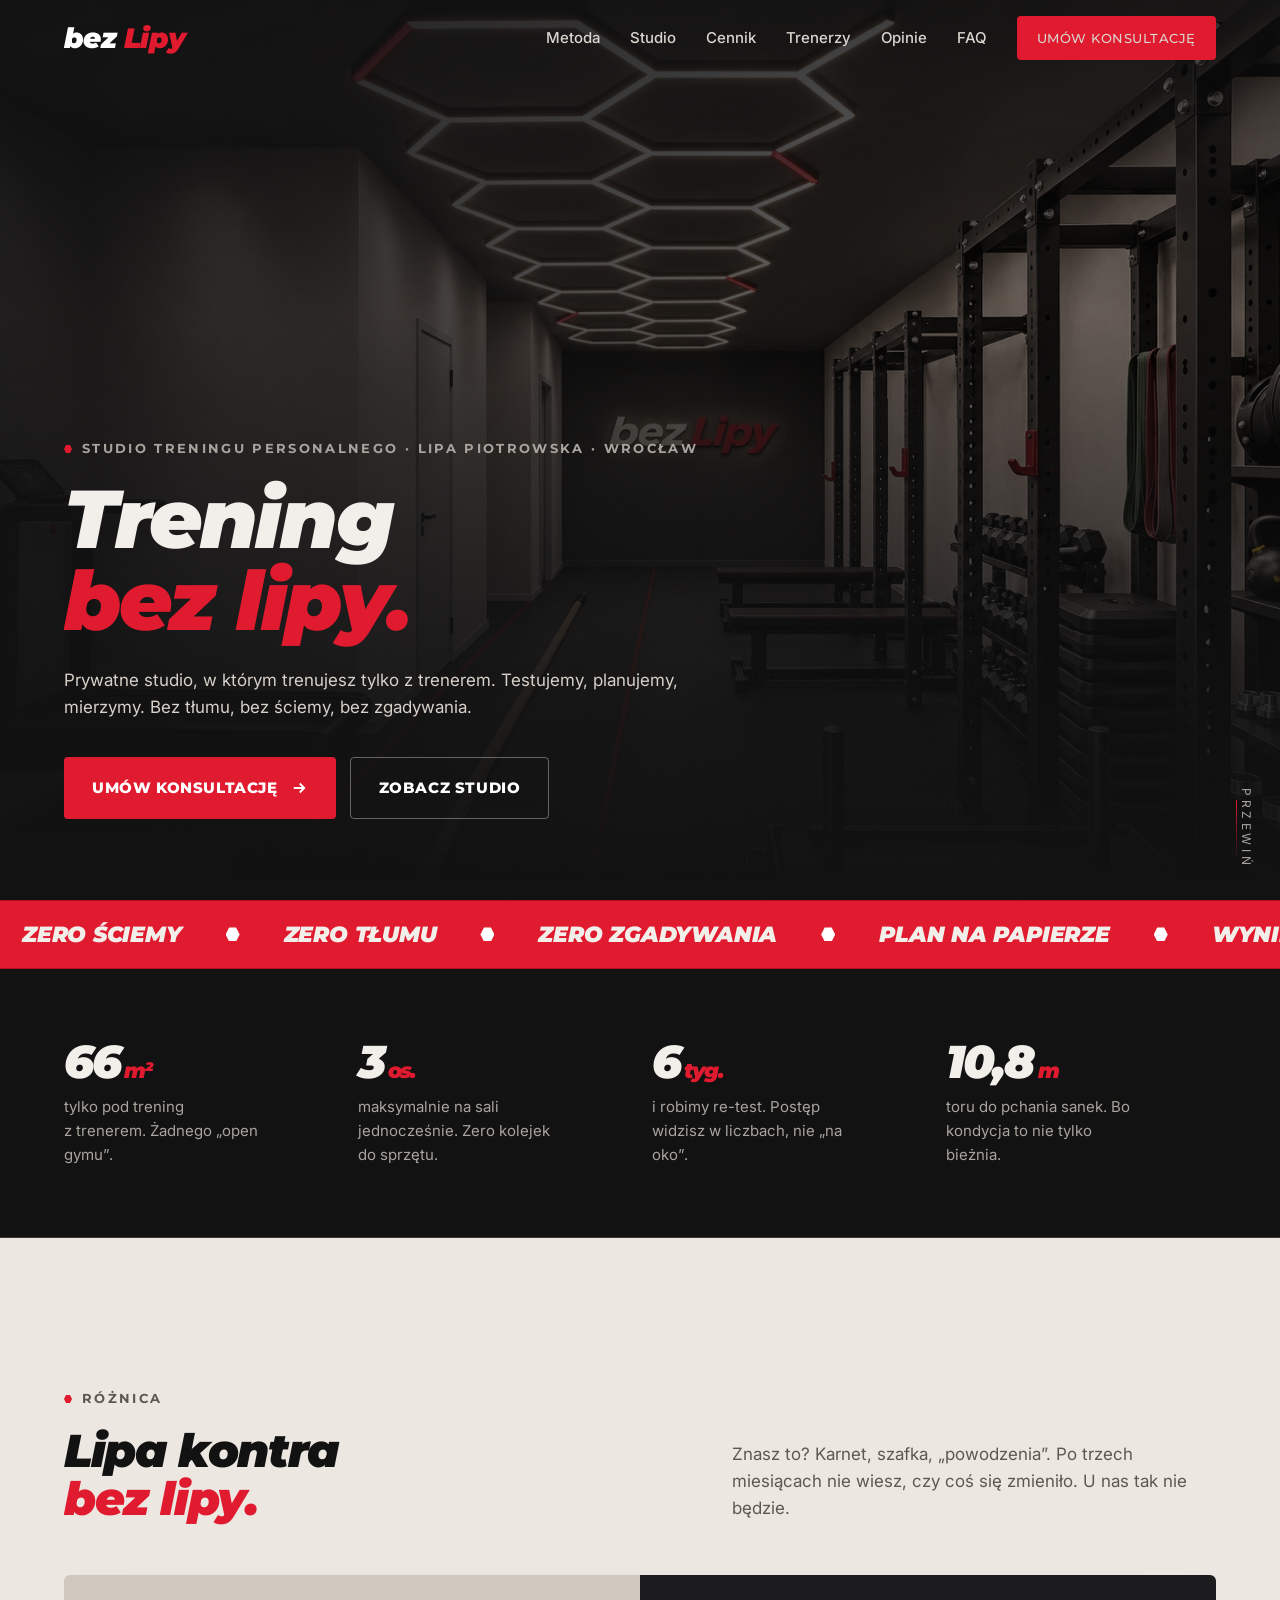
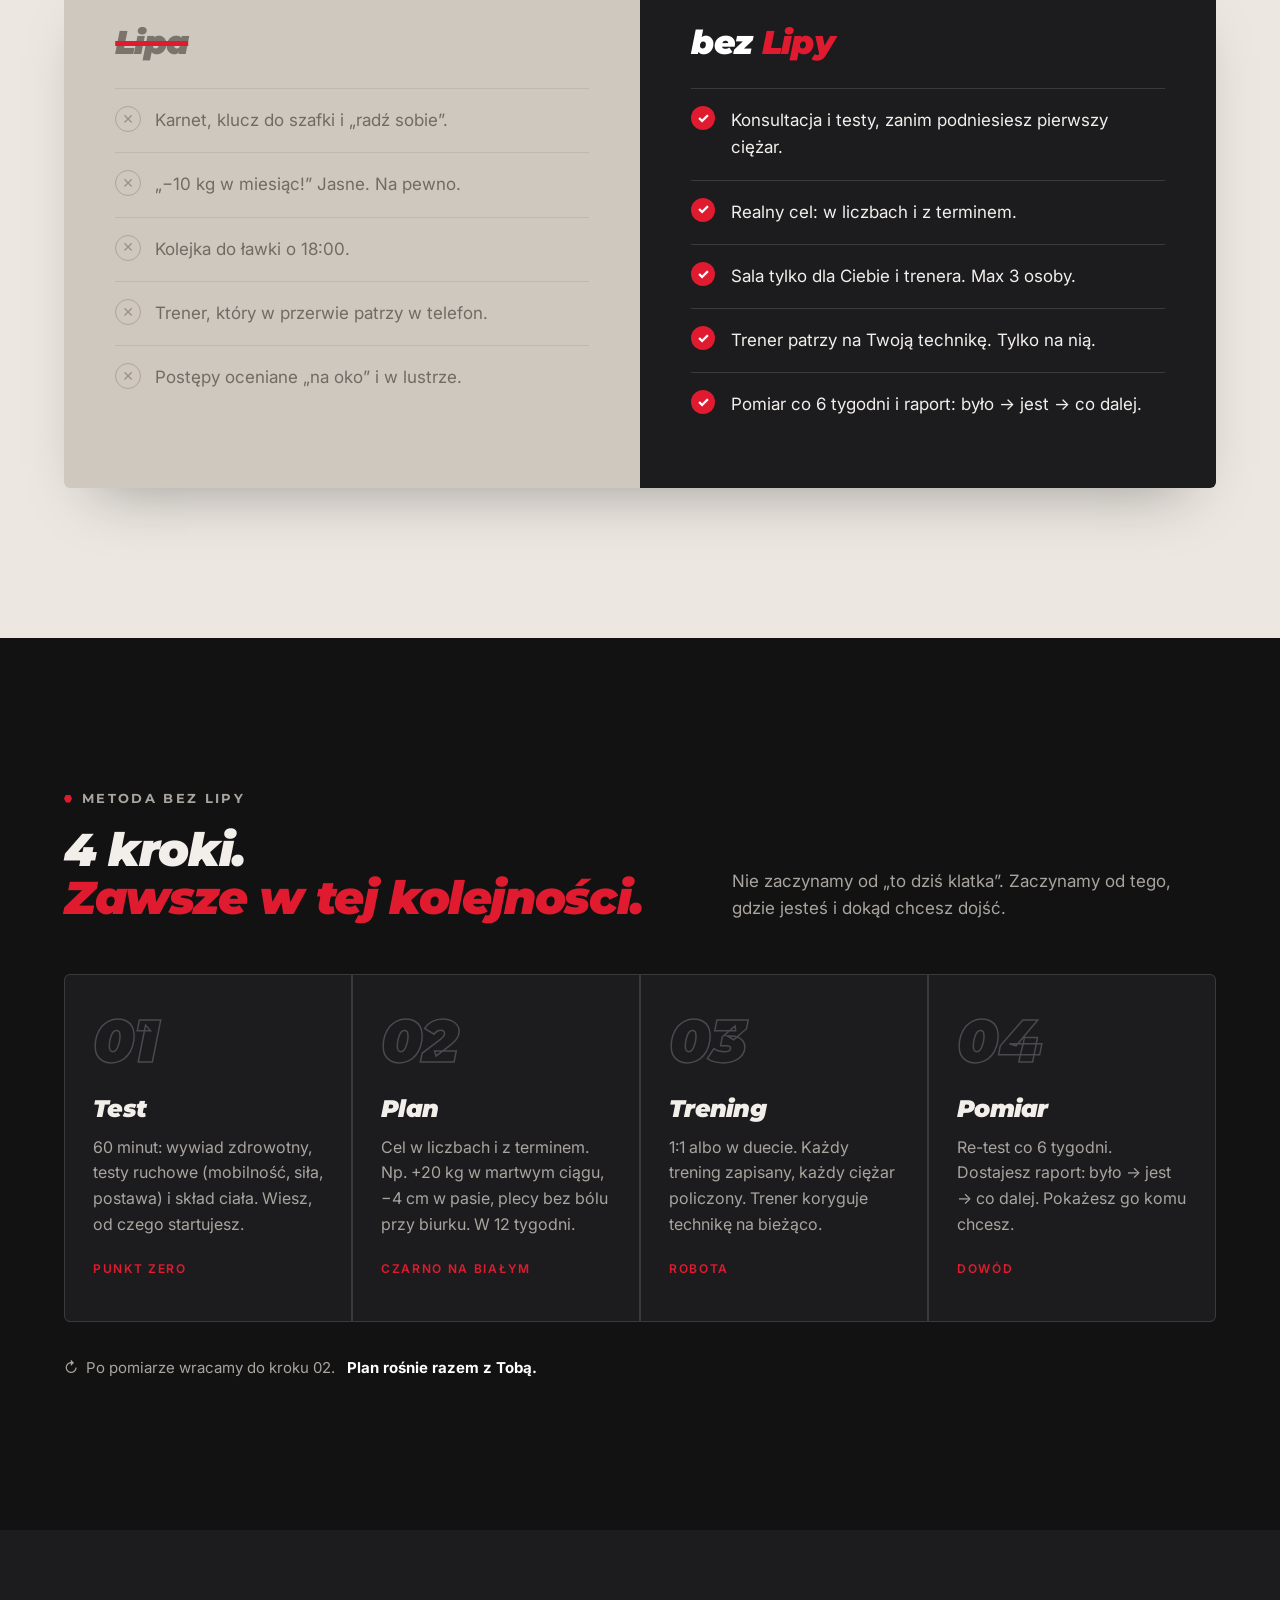
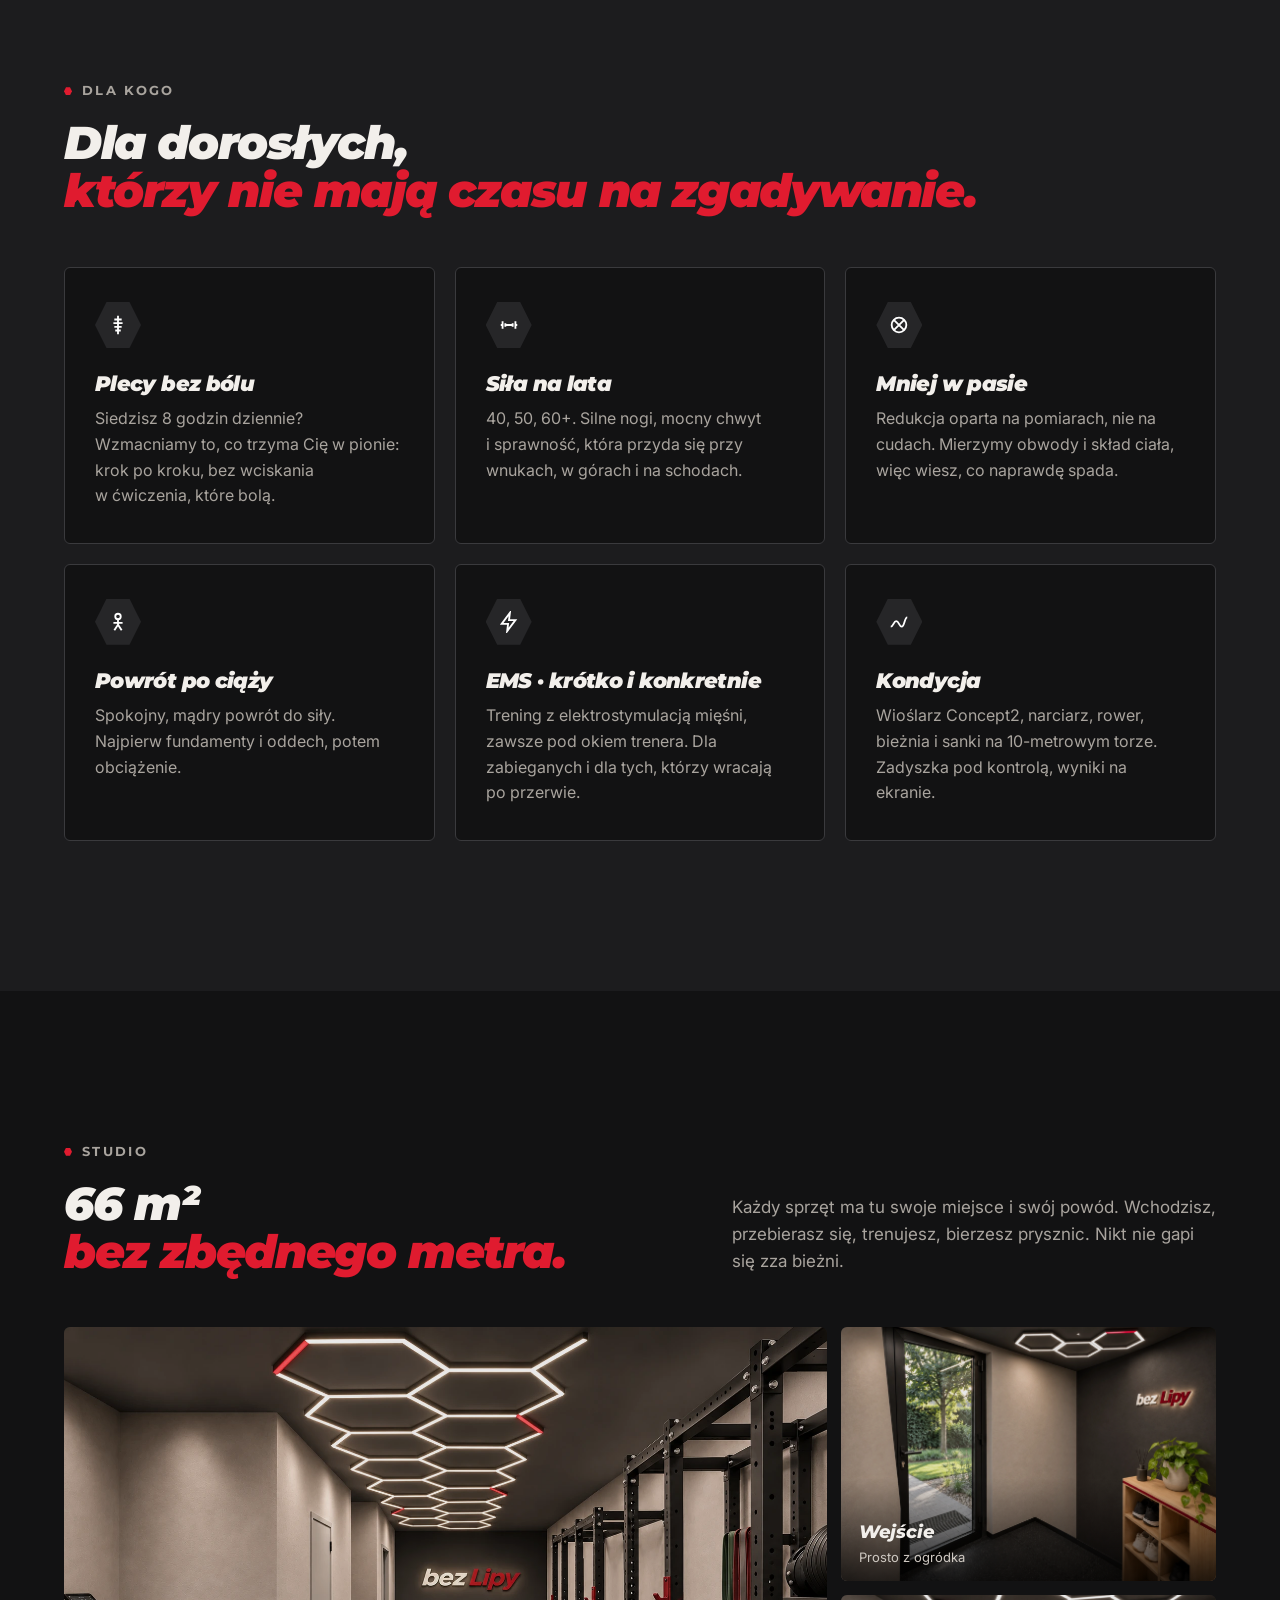
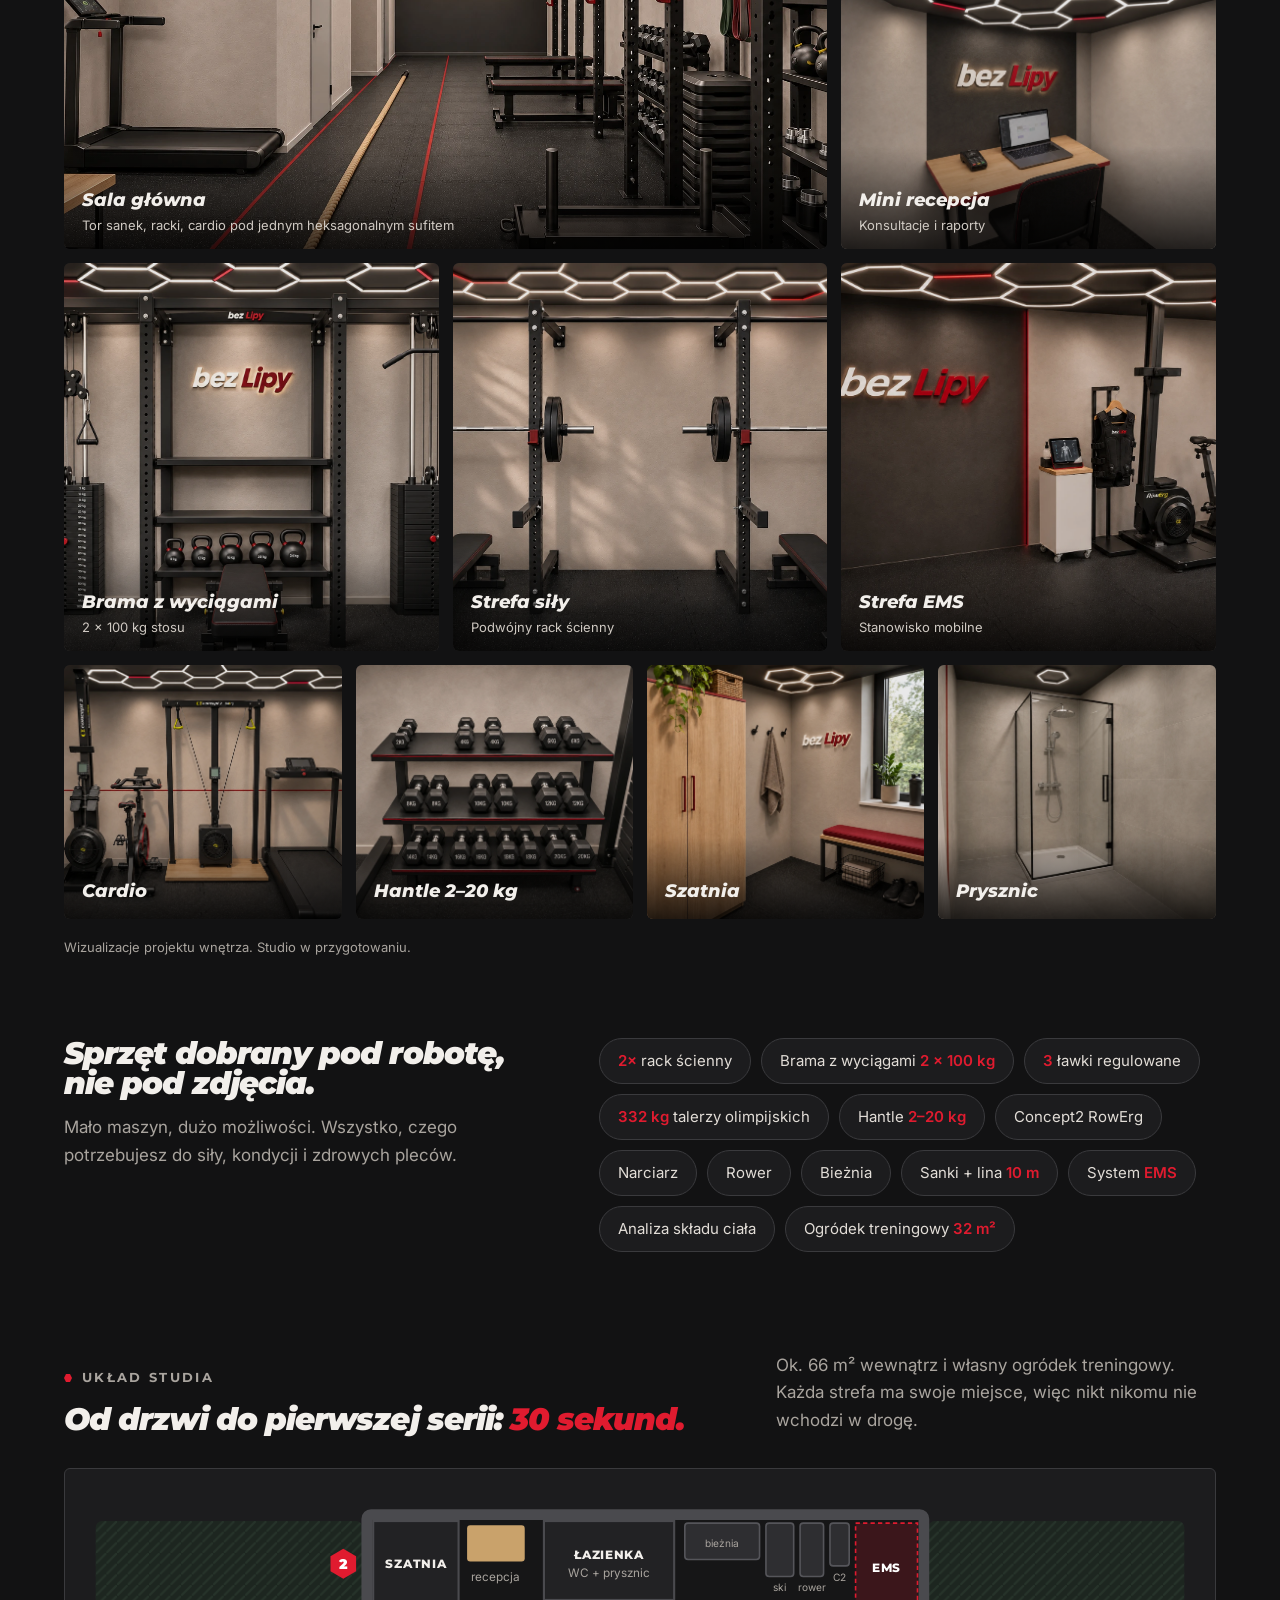
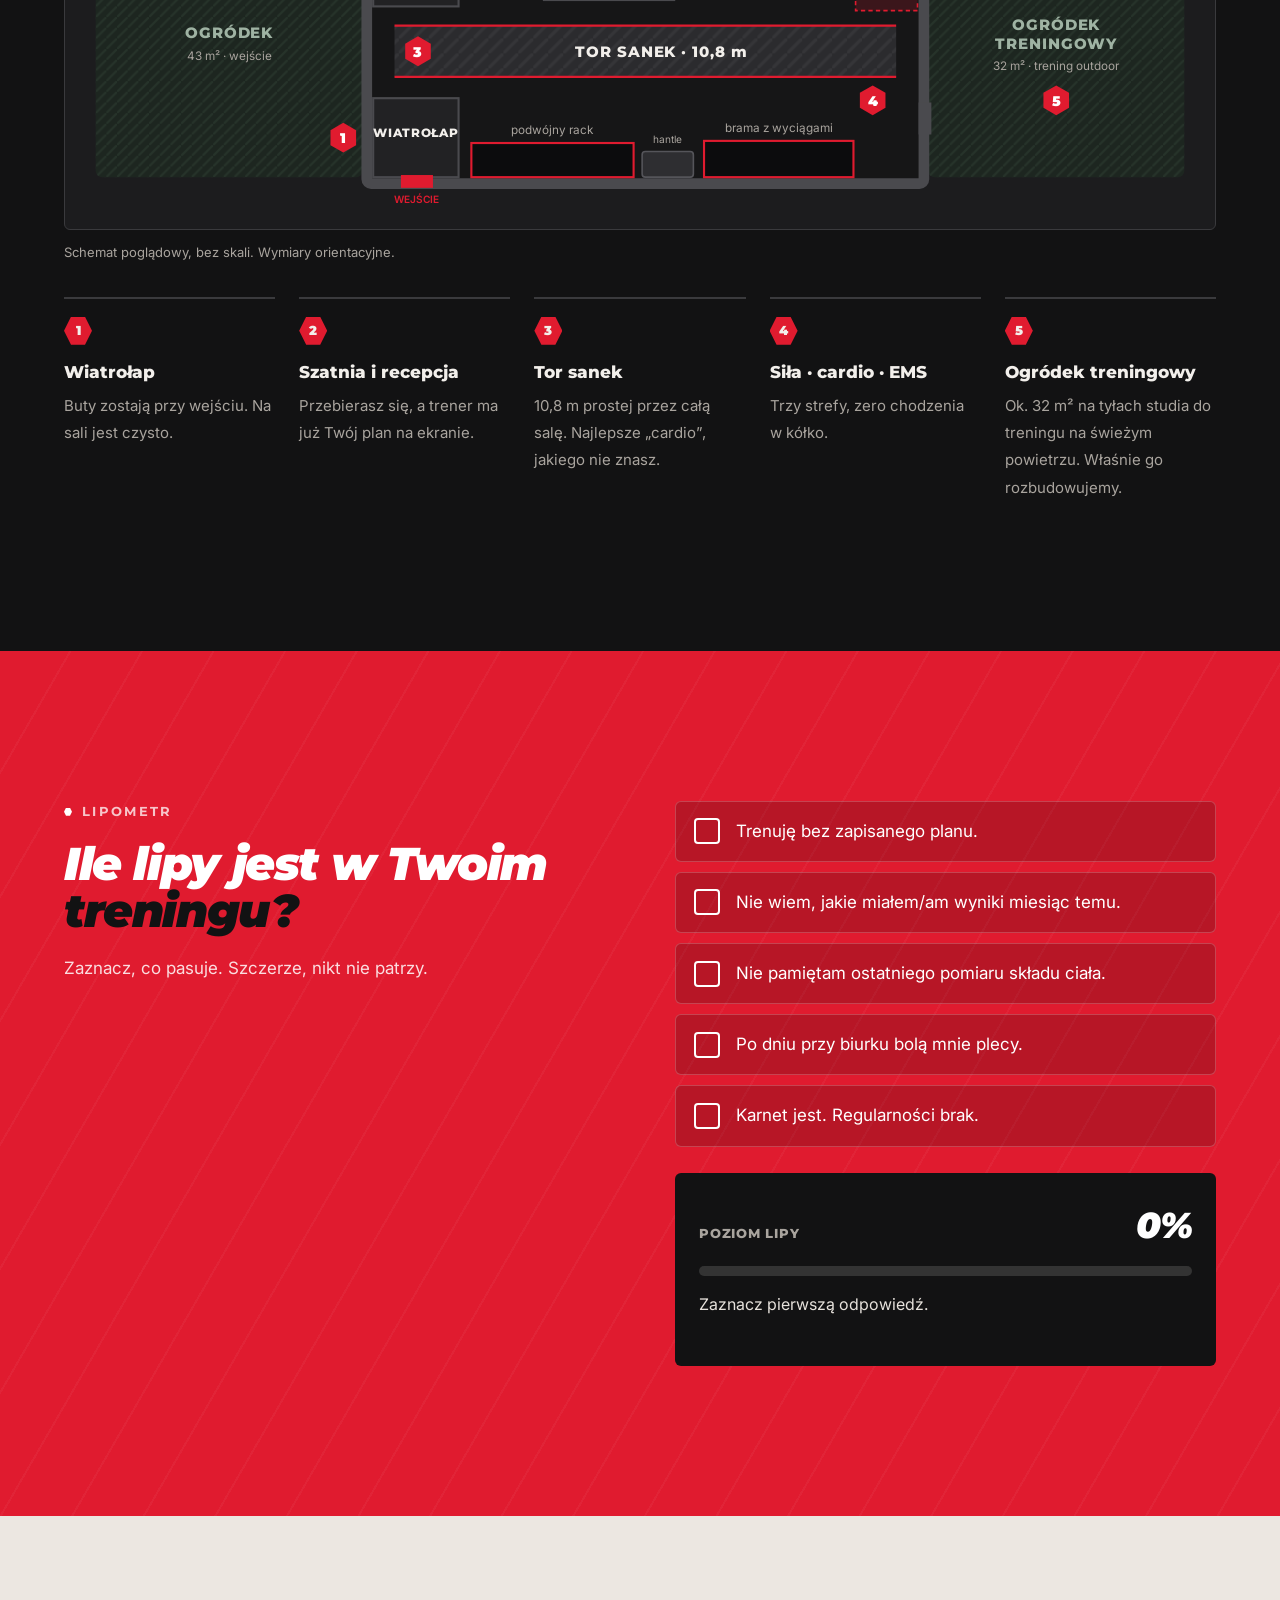
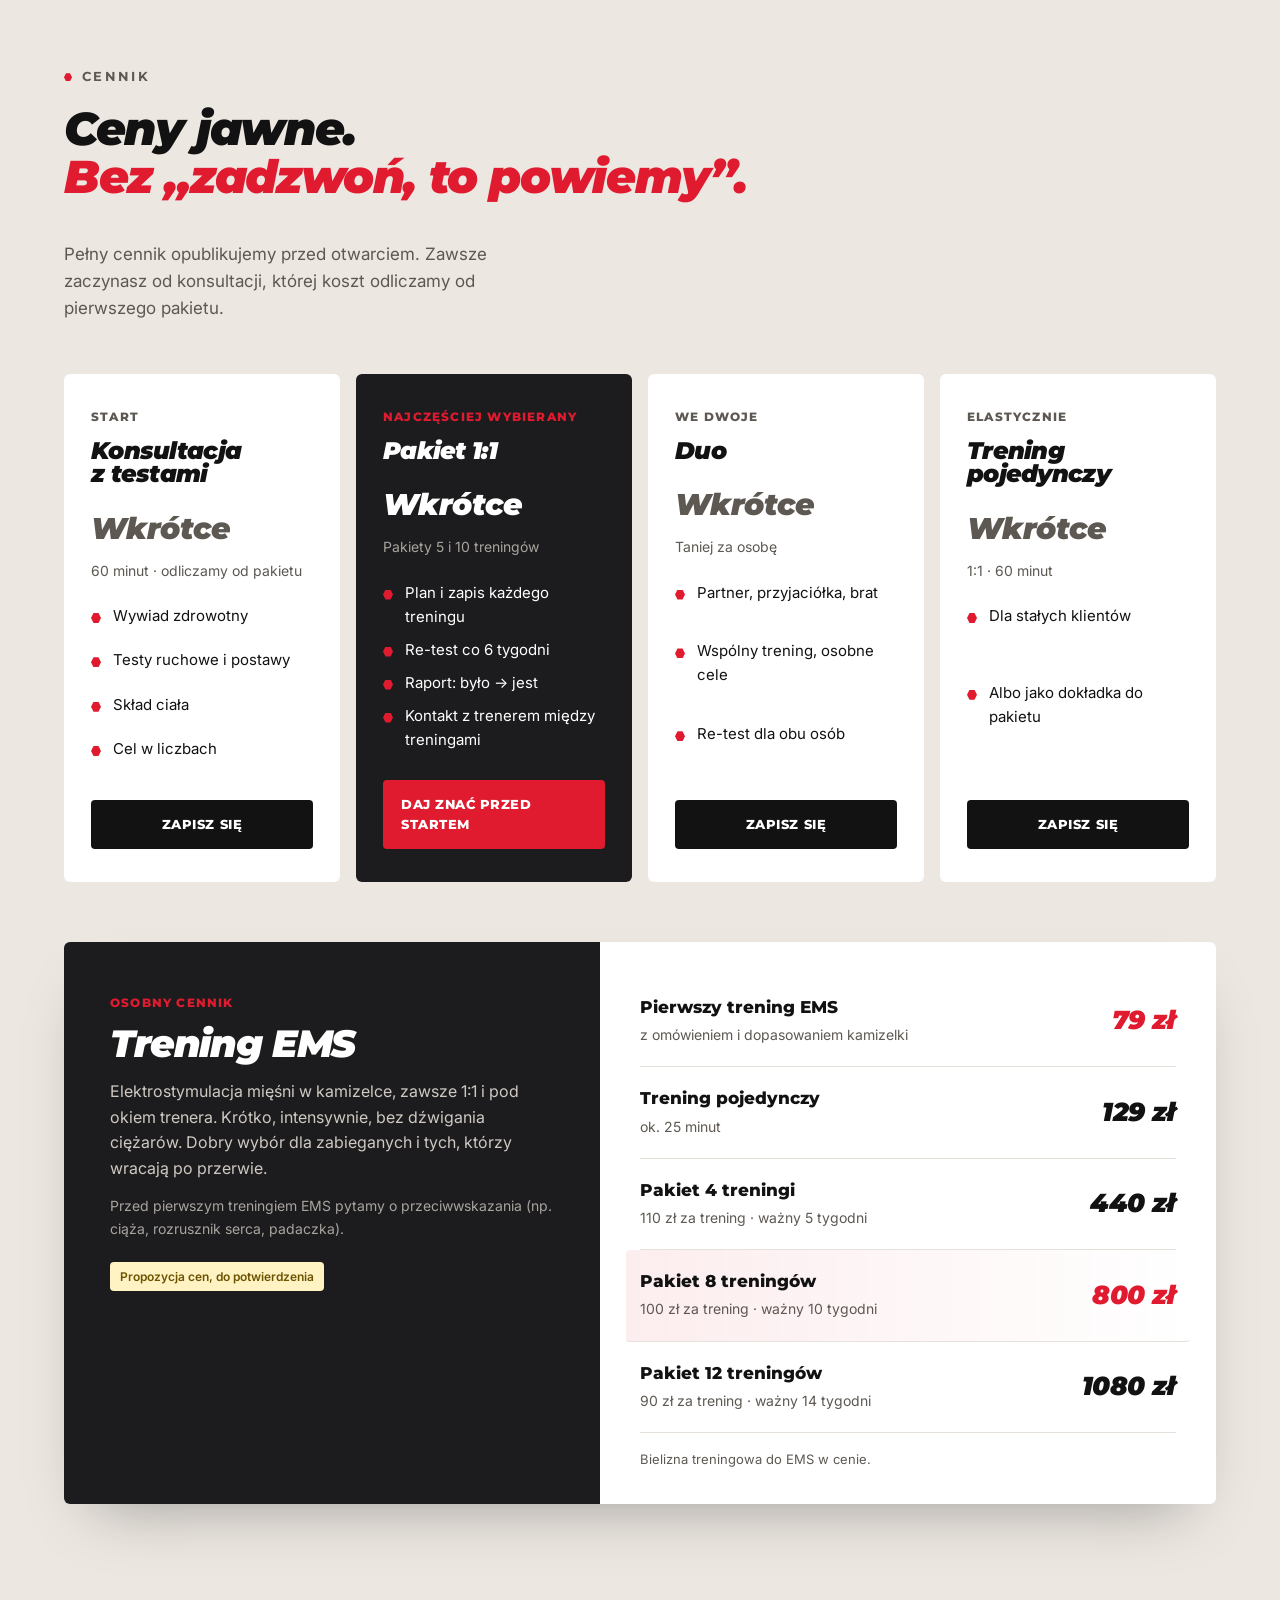
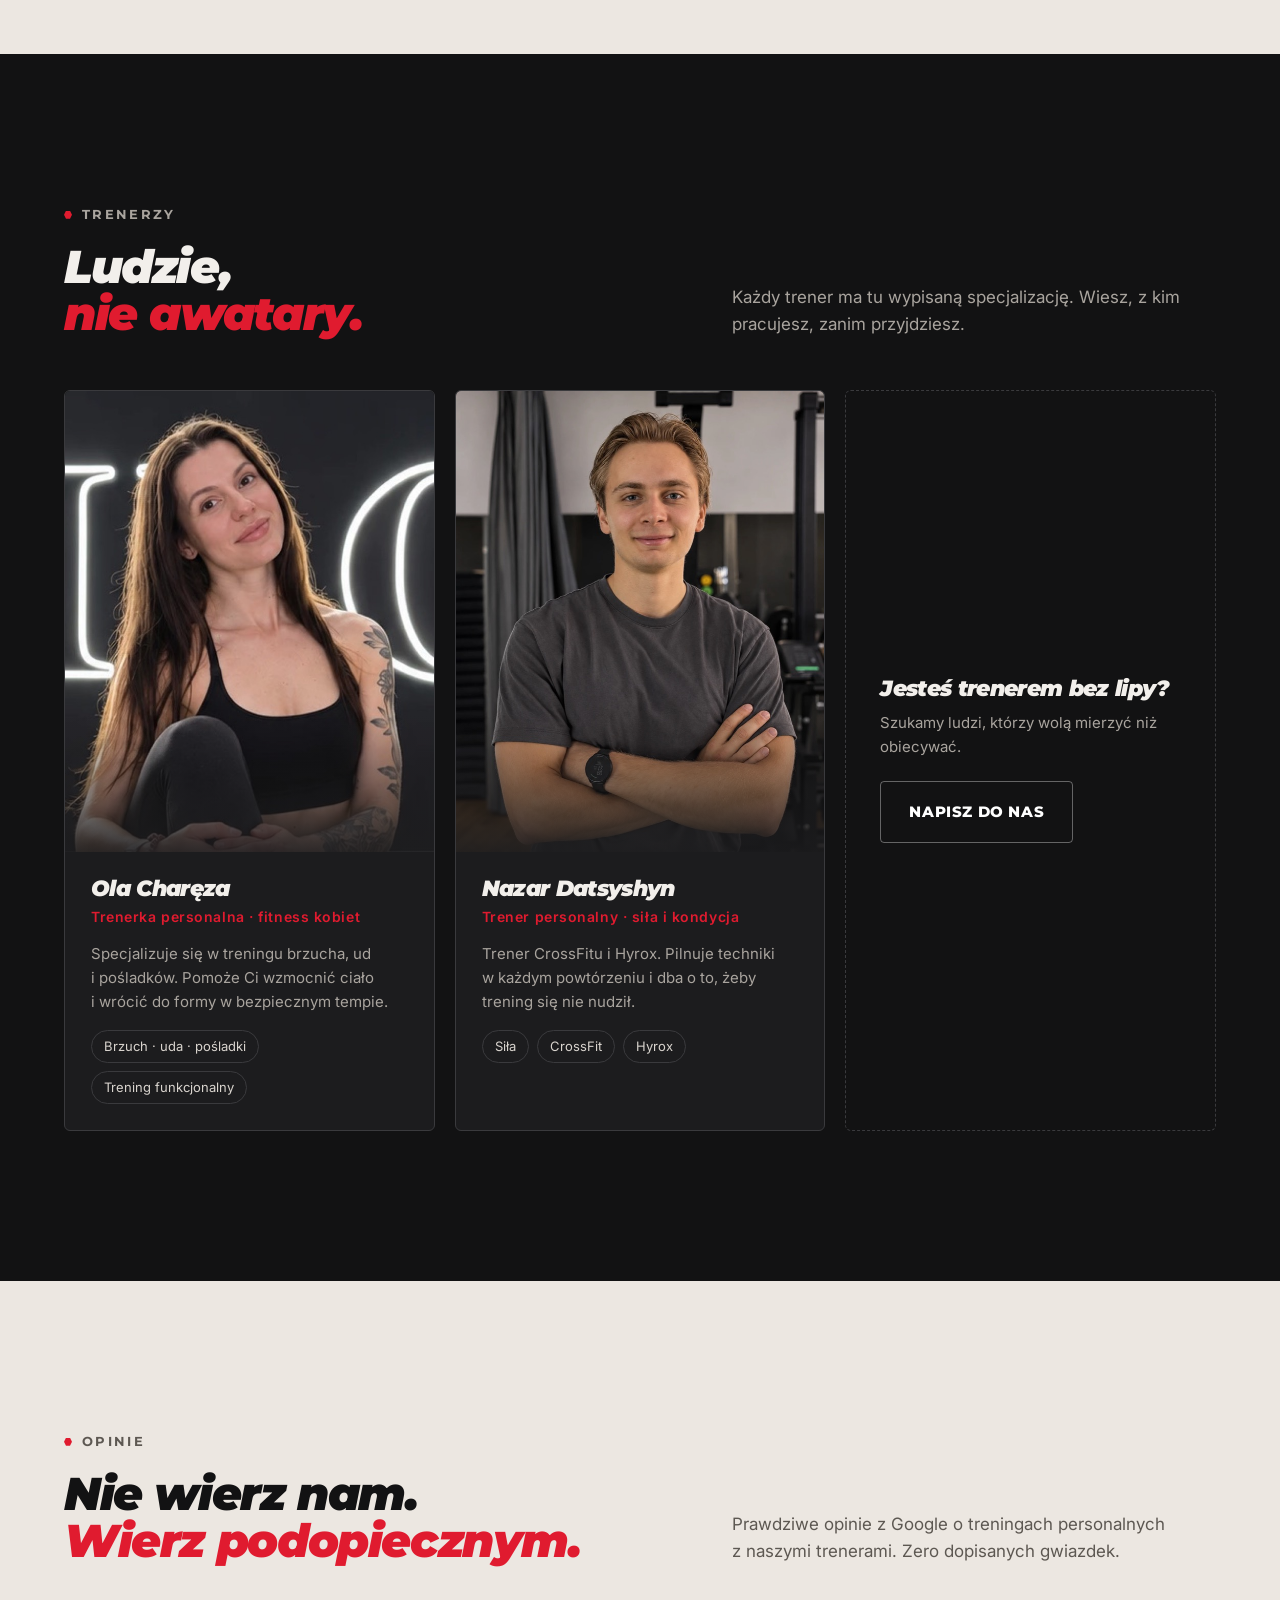
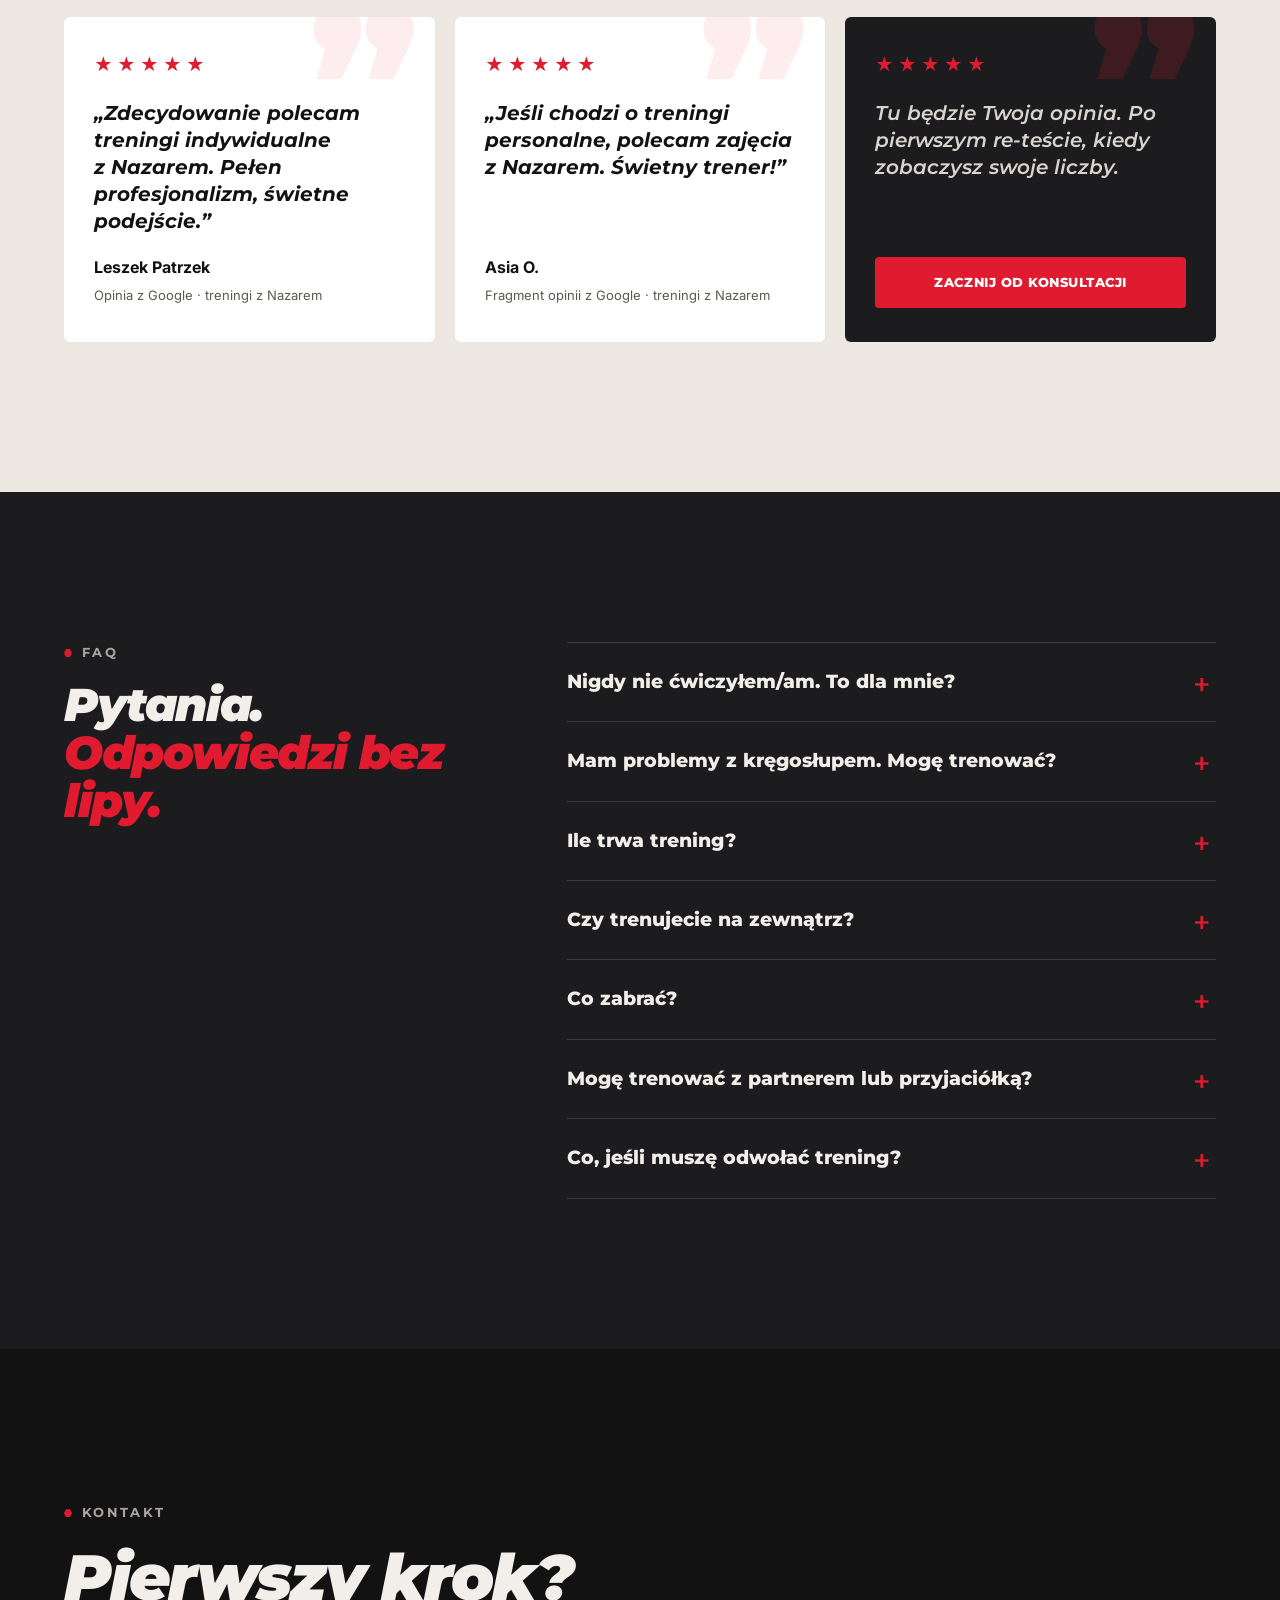
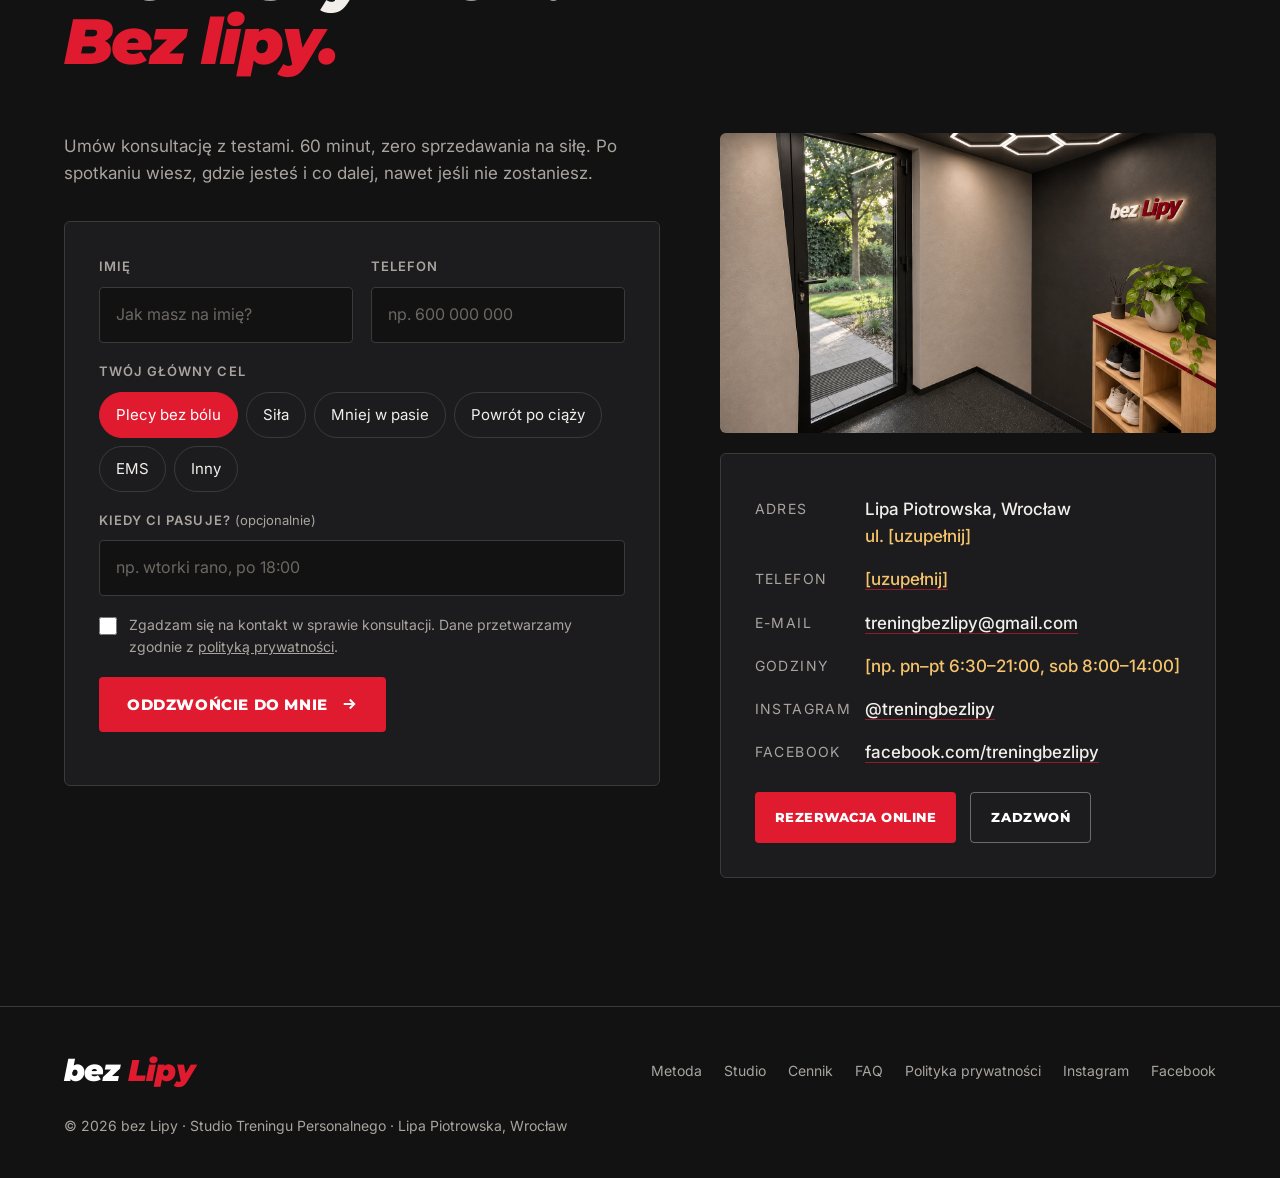
==== commit bfa3ddd9: "Kontakt: e-mail, Instagram, Facebook, domena treningbezlipy.pl Co-Authored-By: Claude Opus 5.5 <nore" ====
--- a/index.html
+++ b/index.html
@@ -8,12 +8,14 @@
 <meta name="theme-color" content="#121213">
 <meta property="og:title" content="bez Lipy · Studio Treningu Personalnego · Wrocław">
 <meta property="og:description" content="Testujemy, planujemy, mierzymy. Prywatne studio treningu personalnego na Lipie Piotrowskiej.">
-<meta property="og:image" content="img/sala.webp">
+<meta property="og:image" content="https://treningbezlipy.pl/img/sala.webp">
+<meta property="og:url" content="https://treningbezlipy.pl/">
+<link rel="canonical" href="https://treningbezlipy.pl/">
 <meta property="og:type" content="website">
 <meta property="og:locale" content="pl_PL">
 <link rel="icon" href="data:image/svg+xml,%3Csvg xmlns='http://www.w3.org/2000/svg' viewBox='0 0 100 100'%3E%3Cpolygon points='25,5 75,5 100,50 75,95 25,95 0,50' fill='%23e01b2f'/%3E%3Ctext x='50' y='66' font-family='Arial' font-weight='900' font-style='italic' font-size='46' fill='white' text-anchor='middle'%3EbL%3C/text%3E%3C/svg%3E">
 <script type="application/ld+json">
-{"@context":"https://schema.org","@type":"ExerciseGym","name":"bez Lipy · Studio Treningu Personalnego","description":"Prywatne studio treningu personalnego. Testy, plan, trening 1:1 i duo, pomiary co 6 tygodni.","address":{"@type":"PostalAddress","addressLocality":"Wrocław","addressRegion":"dolnośląskie","addressCountry":"PL","streetAddress":"[uzupełnij]"},"areaServed":["Wrocław","Lipa Piotrowska","Psie Pole","Kiełczów","Długołęka","Zakrzów"],"priceRange":"$$"}
+{"@context":"https://schema.org","@type":"ExerciseGym","name":"bez Lipy · Studio Treningu Personalnego","description":"Prywatne studio treningu personalnego. Testy, plan, trening 1:1 i duo, pomiary co 6 tygodni.","address":{"@type":"PostalAddress","addressLocality":"Wrocław","addressRegion":"dolnośląskie","addressCountry":"PL","streetAddress":"[uzupełnij]"},"areaServed":["Wrocław","Lipa Piotrowska","Psie Pole","Kiełczów","Długołęka","Zakrzów"],"priceRange":"$$","url":"https://treningbezlipy.pl/","email":"treningbezlipy@gmail.com","sameAs":["https://www.instagram.com/treningbezlipy/","https://www.facebook.com/treningbezlipy"]}
 </script>
 <link rel="preconnect" href="https://fonts.googleapis.com">
 <link rel="preconnect" href="https://fonts.gstatic.com" crossorigin>
@@ -344,6 +346,7 @@
 .contact-card .ctas{margin-top:26px}
 .contact-card .ctas .btn{padding:14px 20px;font-size:13px}
 .contact-card a.fill{text-decoration:none}
+.contact-card dd a{text-decoration:none;border-bottom:1px solid rgba(224,27,47,.6)}.contact-card dd a:hover{color:var(--red)}
 .form{margin-top:34px;display:grid;gap:18px;background:var(--graphite);border:1px solid var(--line);border-radius:6px;padding:clamp(22px,3vw,34px)}
 .f-row{display:grid;grid-template-columns:1fr 1fr;gap:18px}
 .f{display:grid;gap:8px;border:0;min-width:0}
@@ -814,9 +817,10 @@
           <dl>
             <dt>Adres</dt><dd>Lipa Piotrowska, Wrocław<br><span class="fill">ul. [uzupełnij]</span></dd>
             <dt>Telefon</dt><dd><a href="#" class="fill">[uzupełnij]</a></dd>
-            <dt>E-mail</dt><dd><a href="#" class="fill">[uzupełnij]</a></dd>
+            <dt>E-mail</dt><dd><a href="mailto:treningbezlipy@gmail.com">treningbezlipy@gmail.com</a></dd>
             <dt>Godziny</dt><dd class="fill">[np. pn–pt 6:30–21:00, sob 8:00–14:00]</dd>
-            <dt>Social</dt><dd class="fill">@bezlipy [do rezerwacji]</dd>
+            <dt>Instagram</dt><dd><a href="https://www.instagram.com/treningbezlipy/" target="_blank" rel="noopener">@treningbezlipy</a></dd>
+            <dt>Facebook</dt><dd><a href="https://www.facebook.com/treningbezlipy" target="_blank" rel="noopener">facebook.com/treningbezlipy</a></dd>
           </dl>
           <div class="ctas">
             <a href="#" class="btn btn-red">Rezerwacja online</a>
@@ -829,7 +833,7 @@
   <footer>
     <div class="wrap">
       <a href="#top" class="logo"><span class="b">bez</span> <span class="l">Lipy</span></a>
-      <nav class="f-links" aria-label="Stopka"><a href="#metoda">Metoda</a><a href="#studio">Studio</a><a href="#cennik">Cennik</a><a href="#faq">FAQ</a><a href="#">Polityka prywatności</a></nav>
+      <nav class="f-links" aria-label="Stopka"><a href="#metoda">Metoda</a><a href="#studio">Studio</a><a href="#cennik">Cennik</a><a href="#faq">FAQ</a><a href="#">Polityka prywatności</a><a href="https://www.instagram.com/treningbezlipy/" target="_blank" rel="noopener">Instagram</a><a href="https://www.facebook.com/treningbezlipy" target="_blank" rel="noopener">Facebook</a></nav>
       <span>© 2026 bez Lipy · Studio Treningu Personalnego · Lipa Piotrowska, Wrocław</span>
     </div>
   </footer>
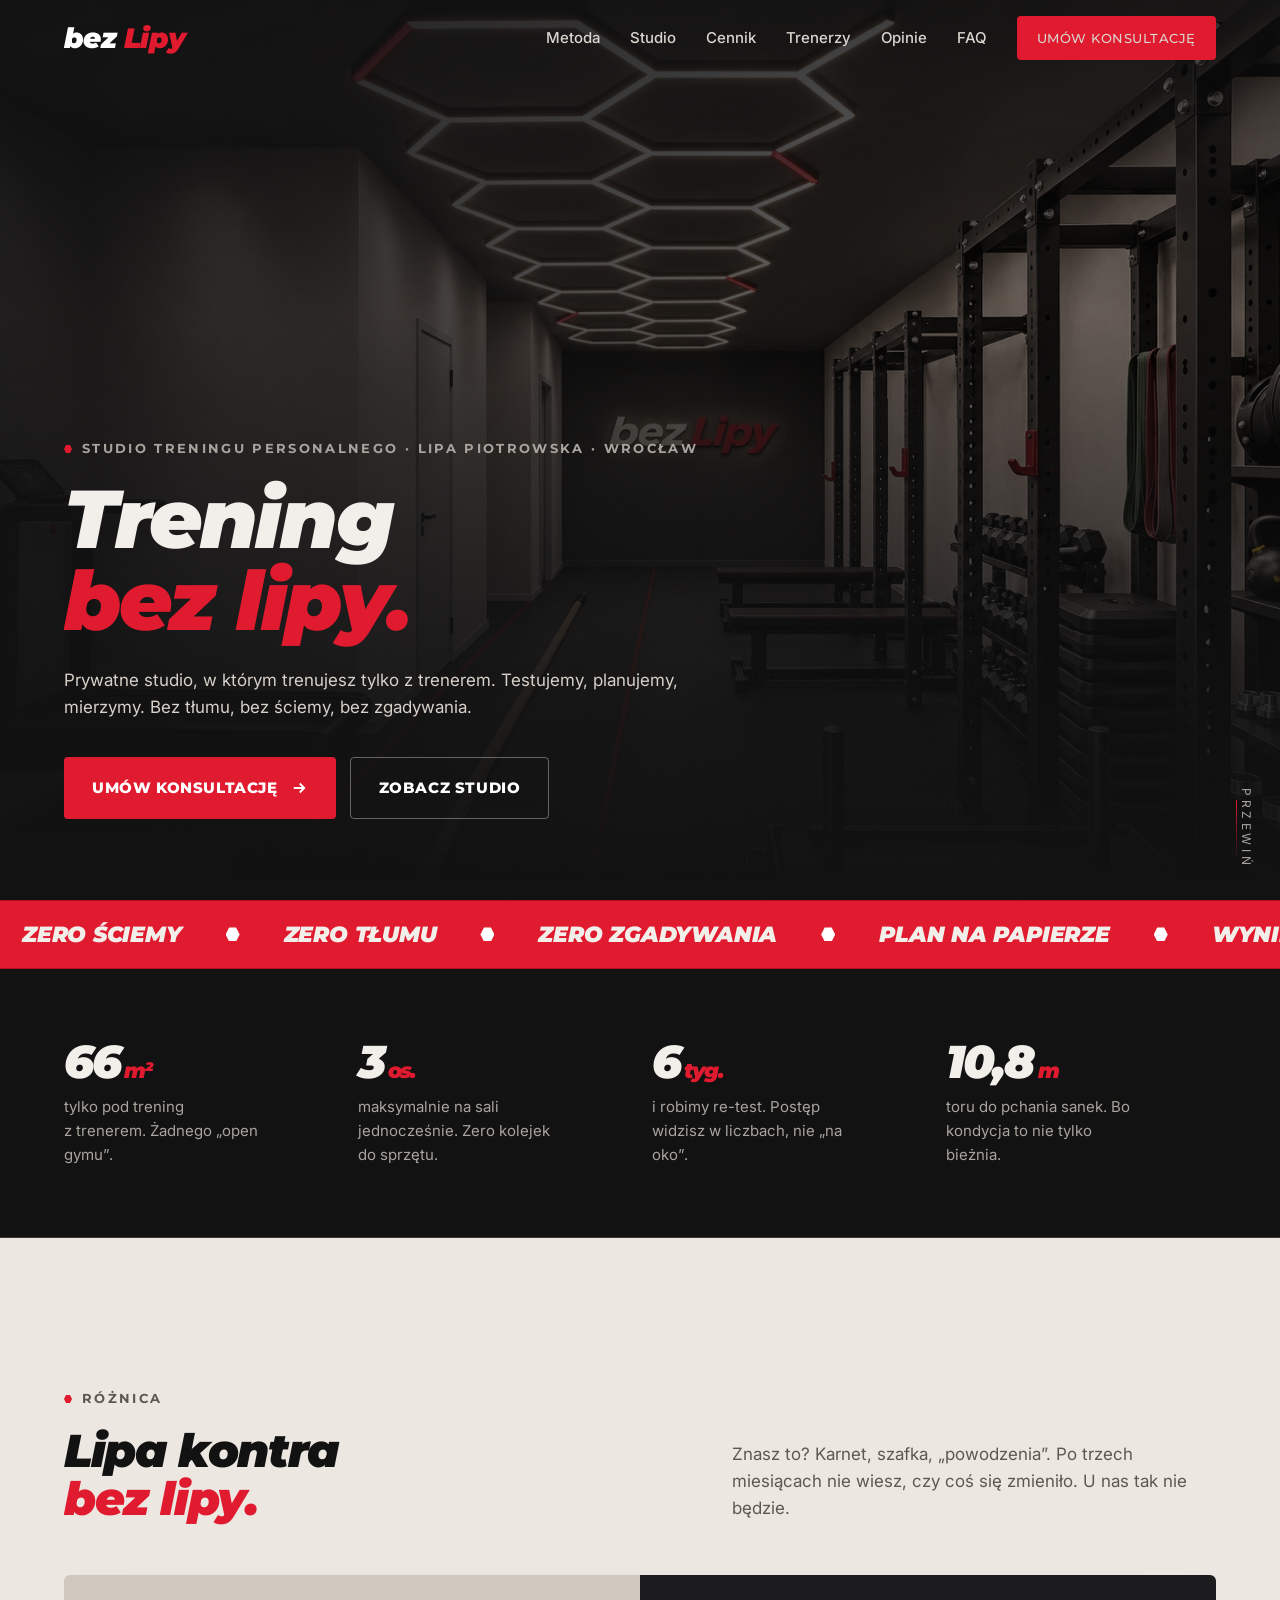
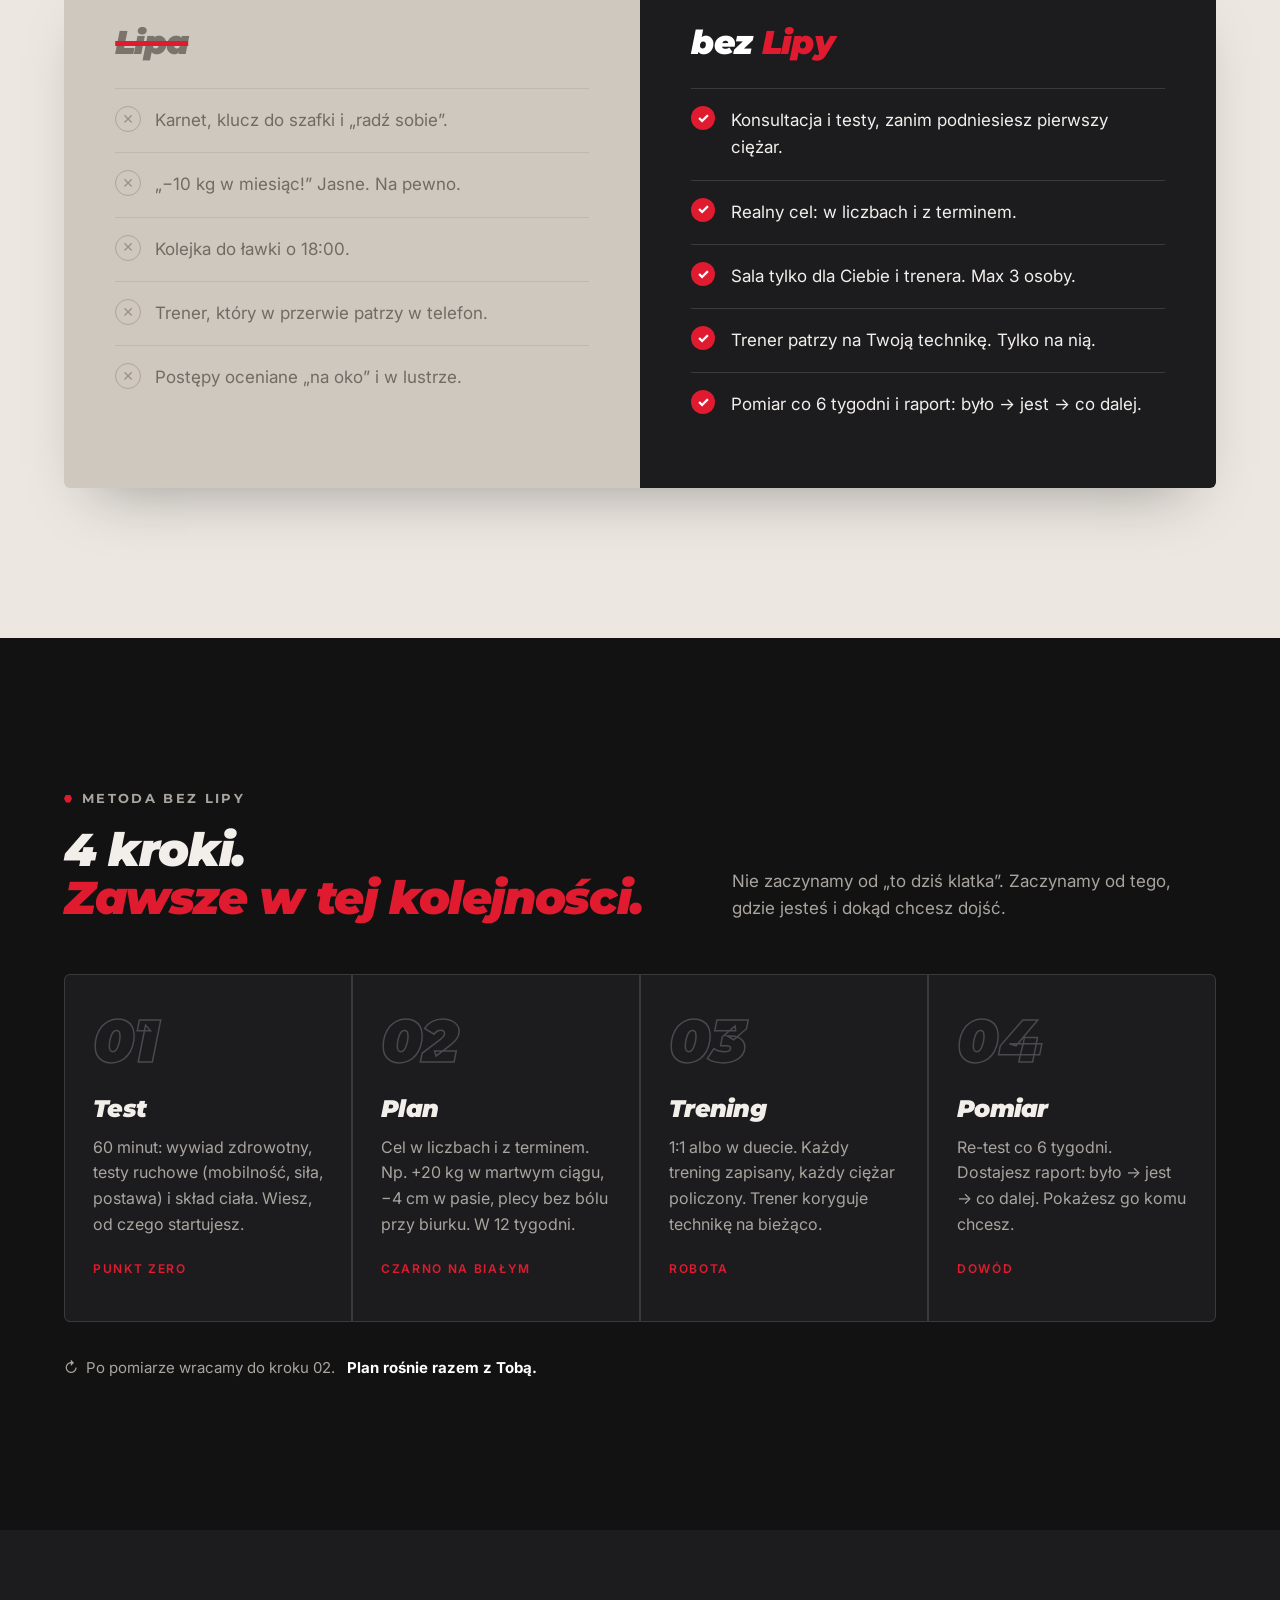
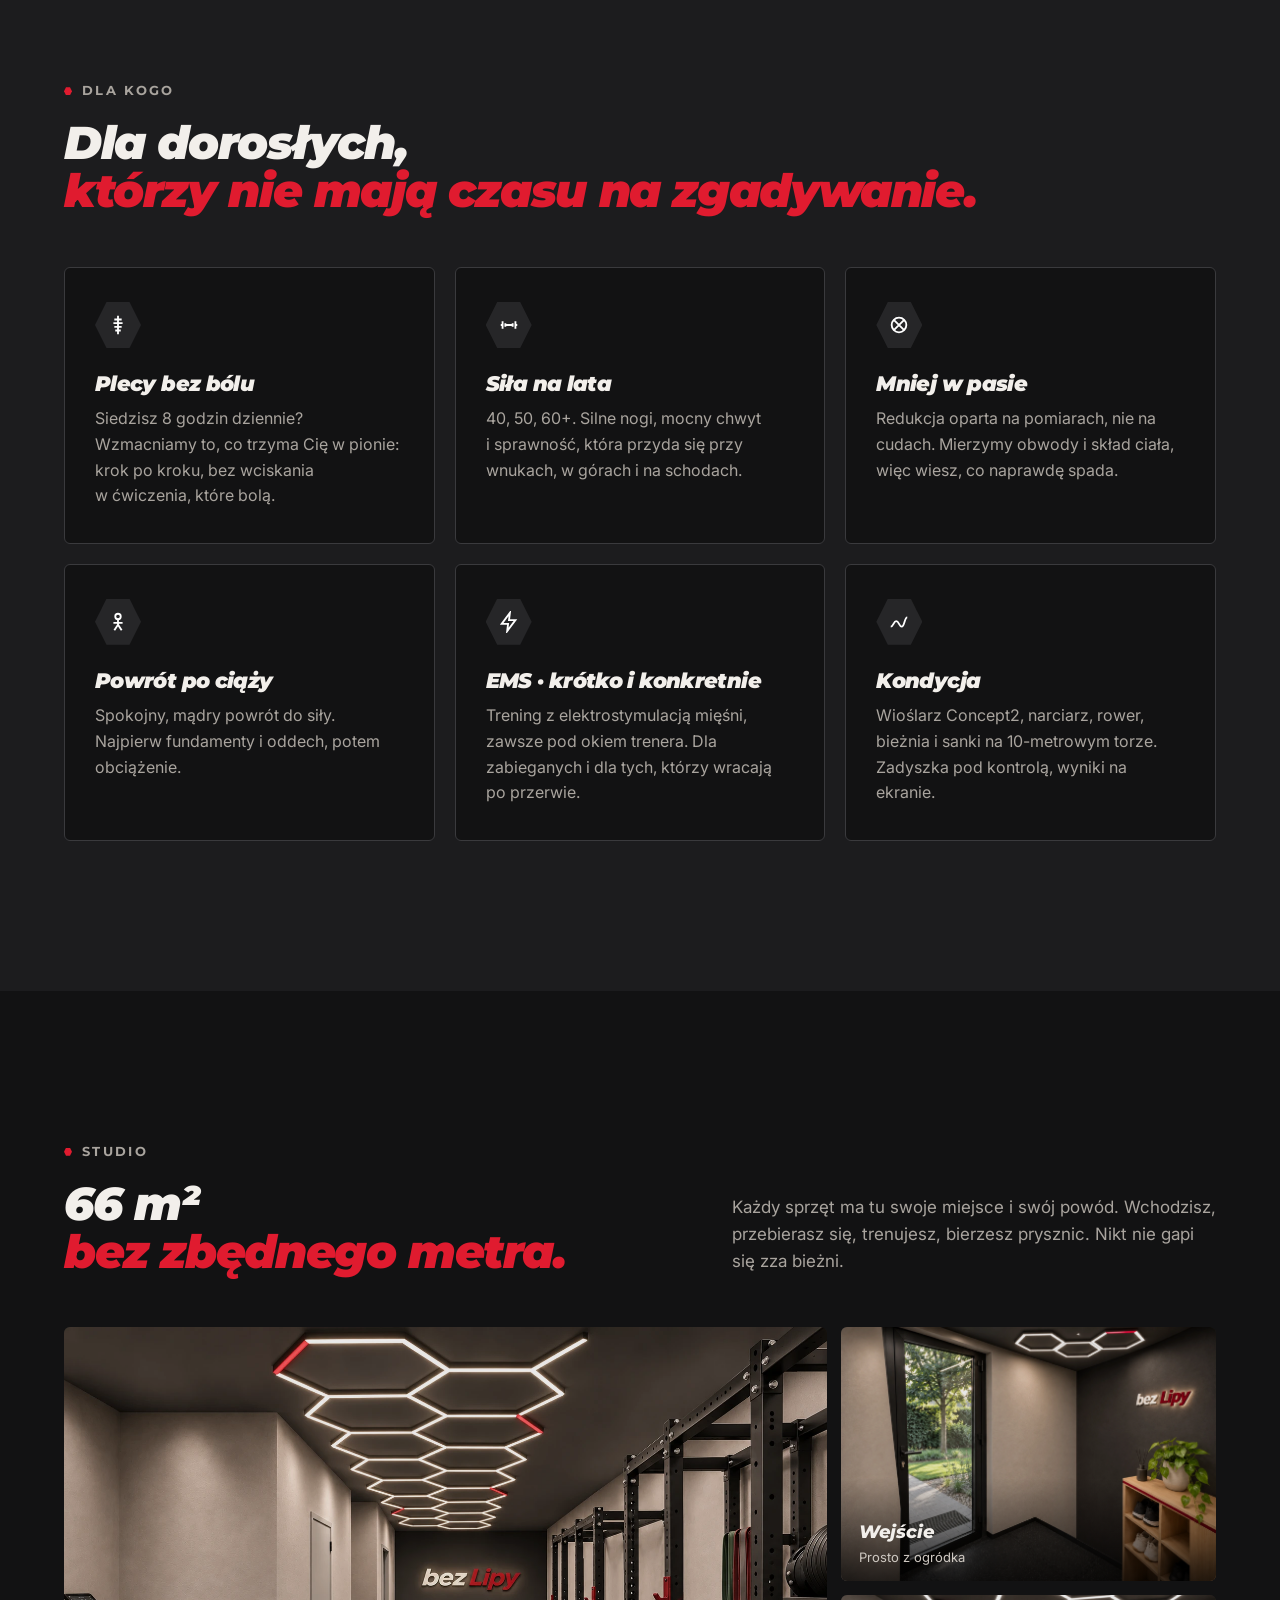
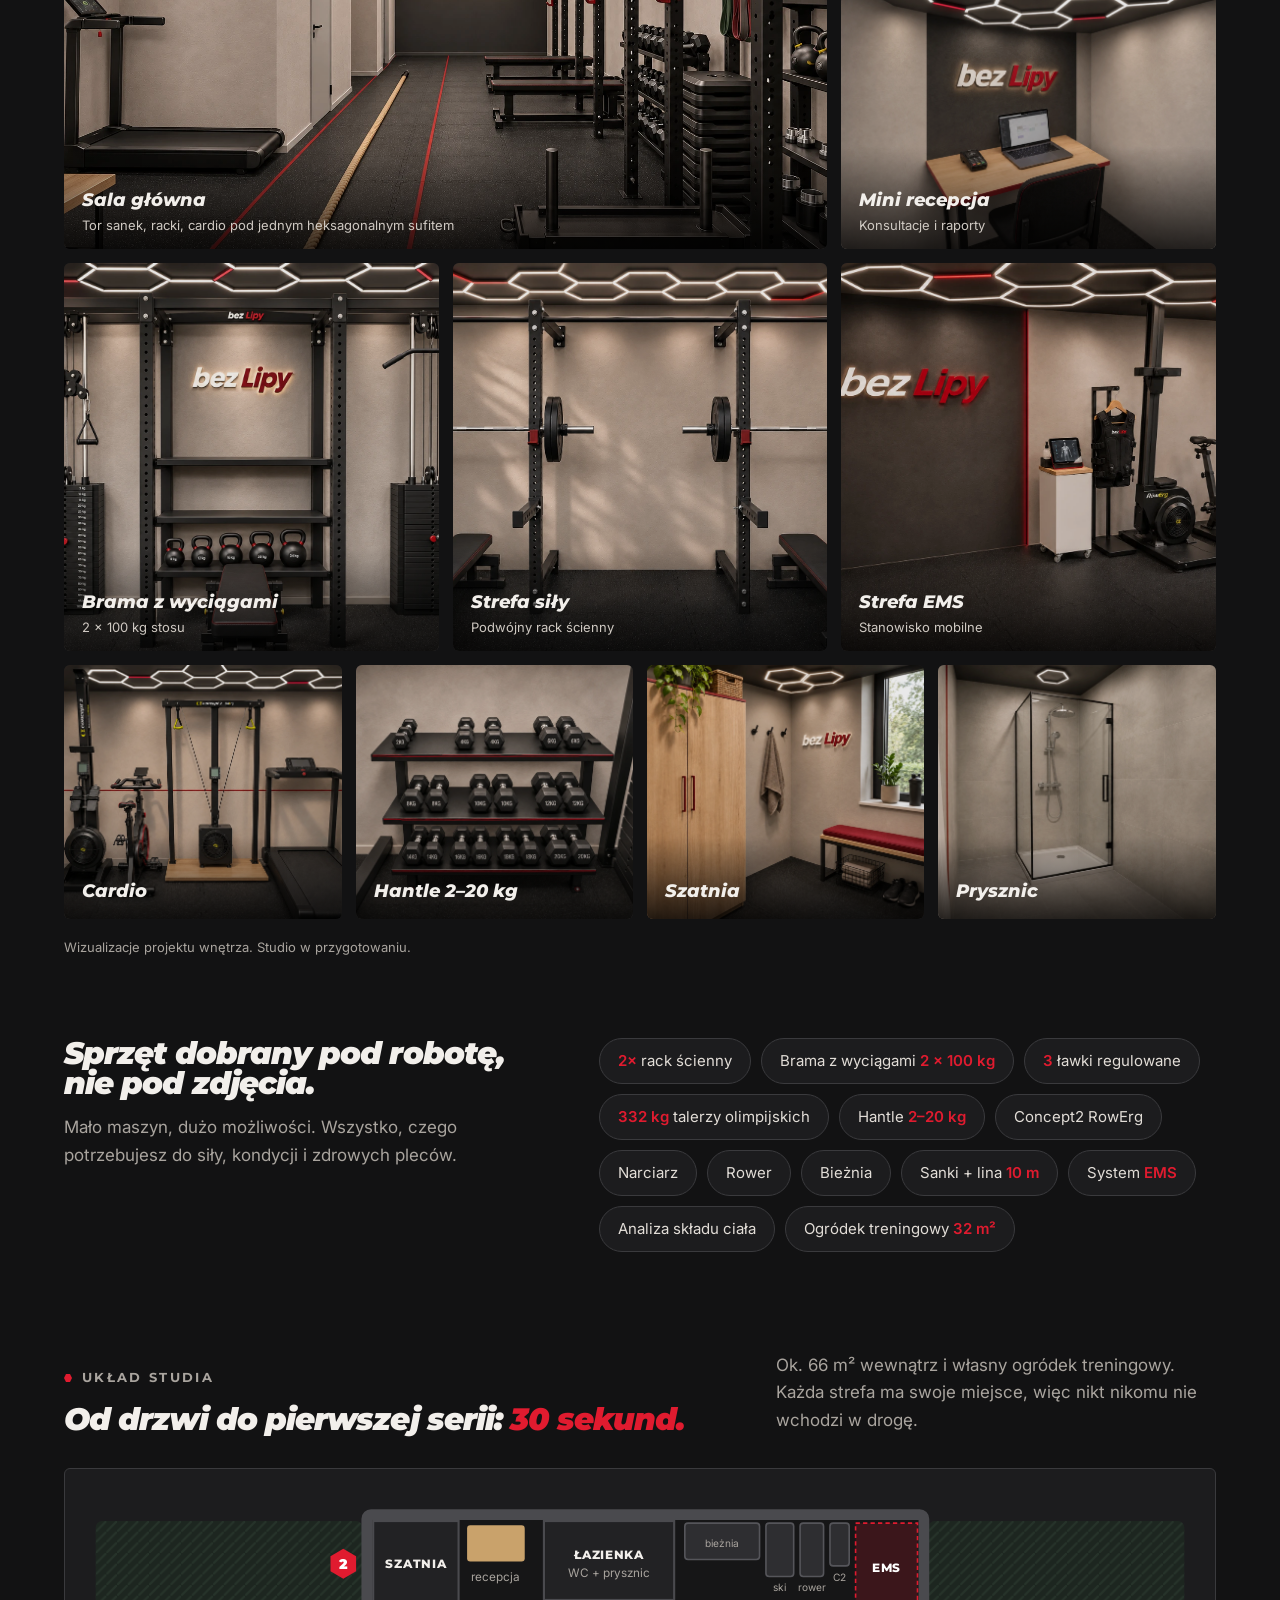
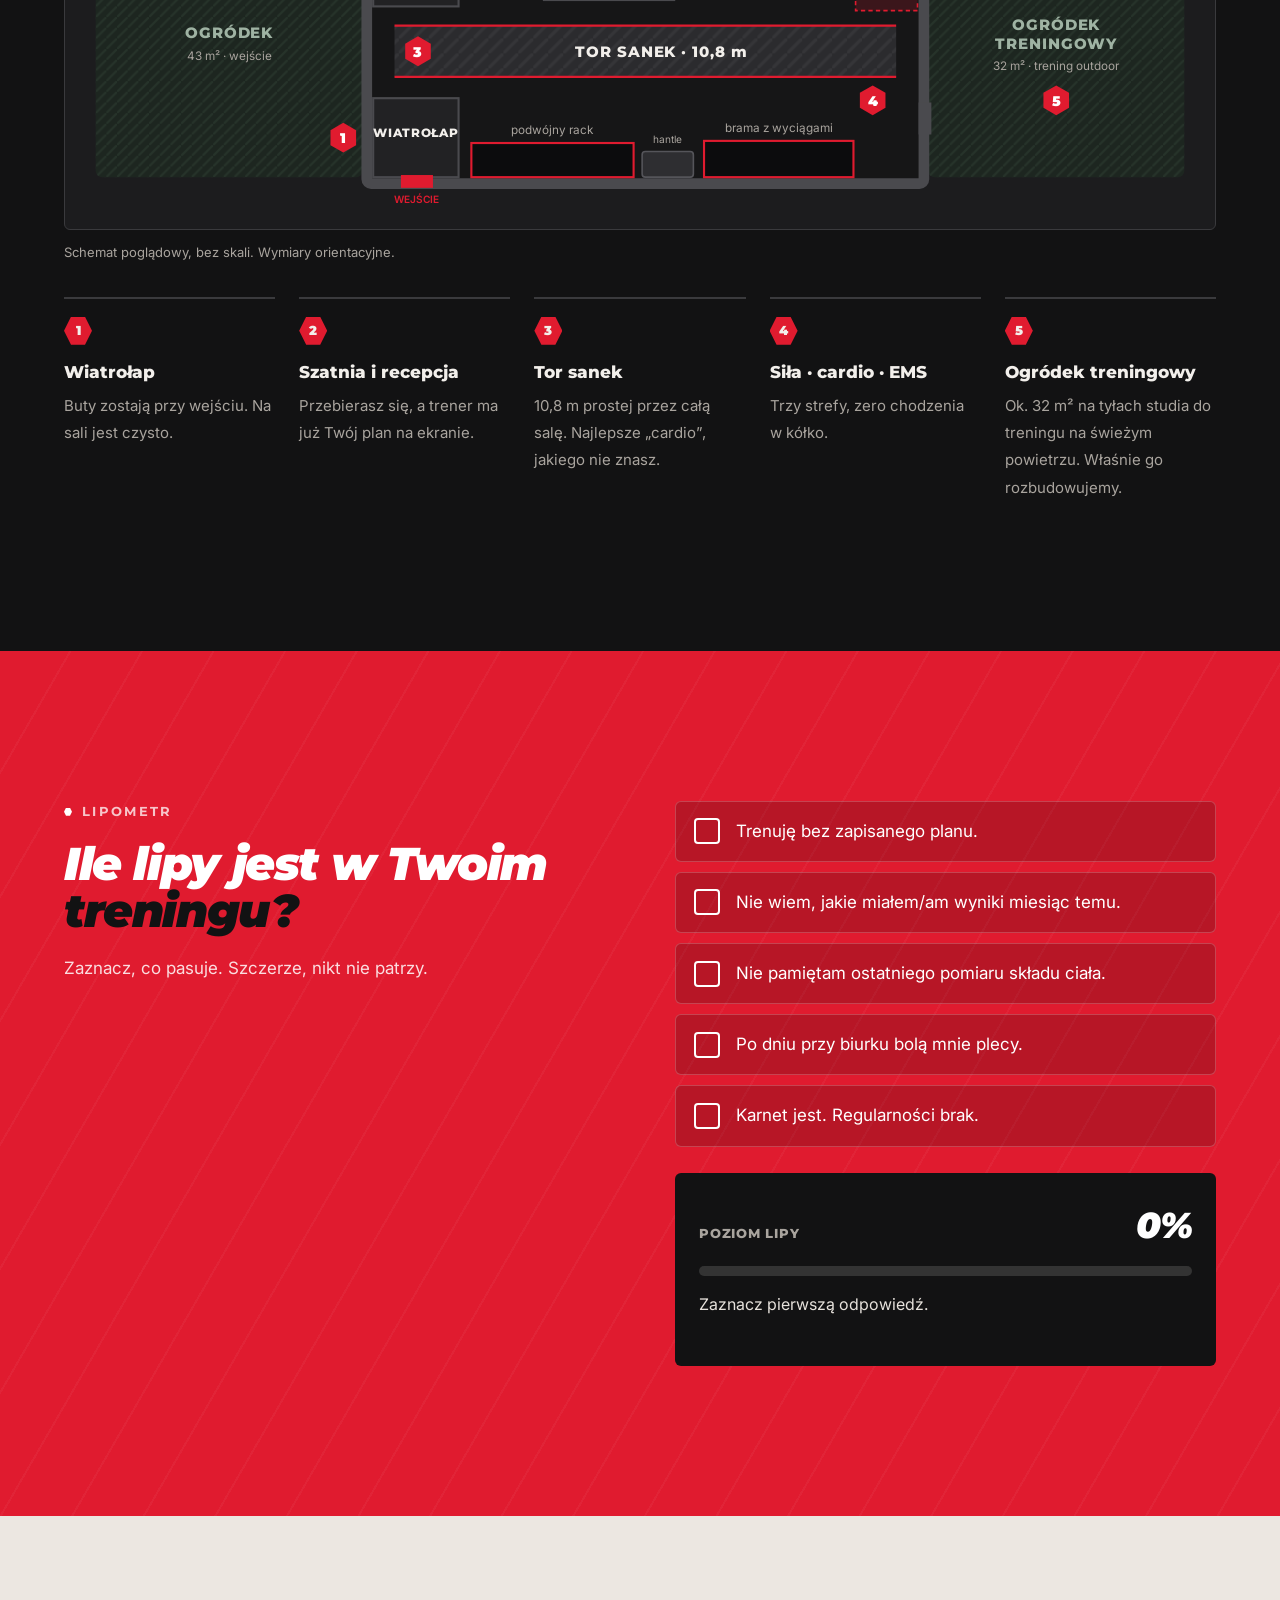
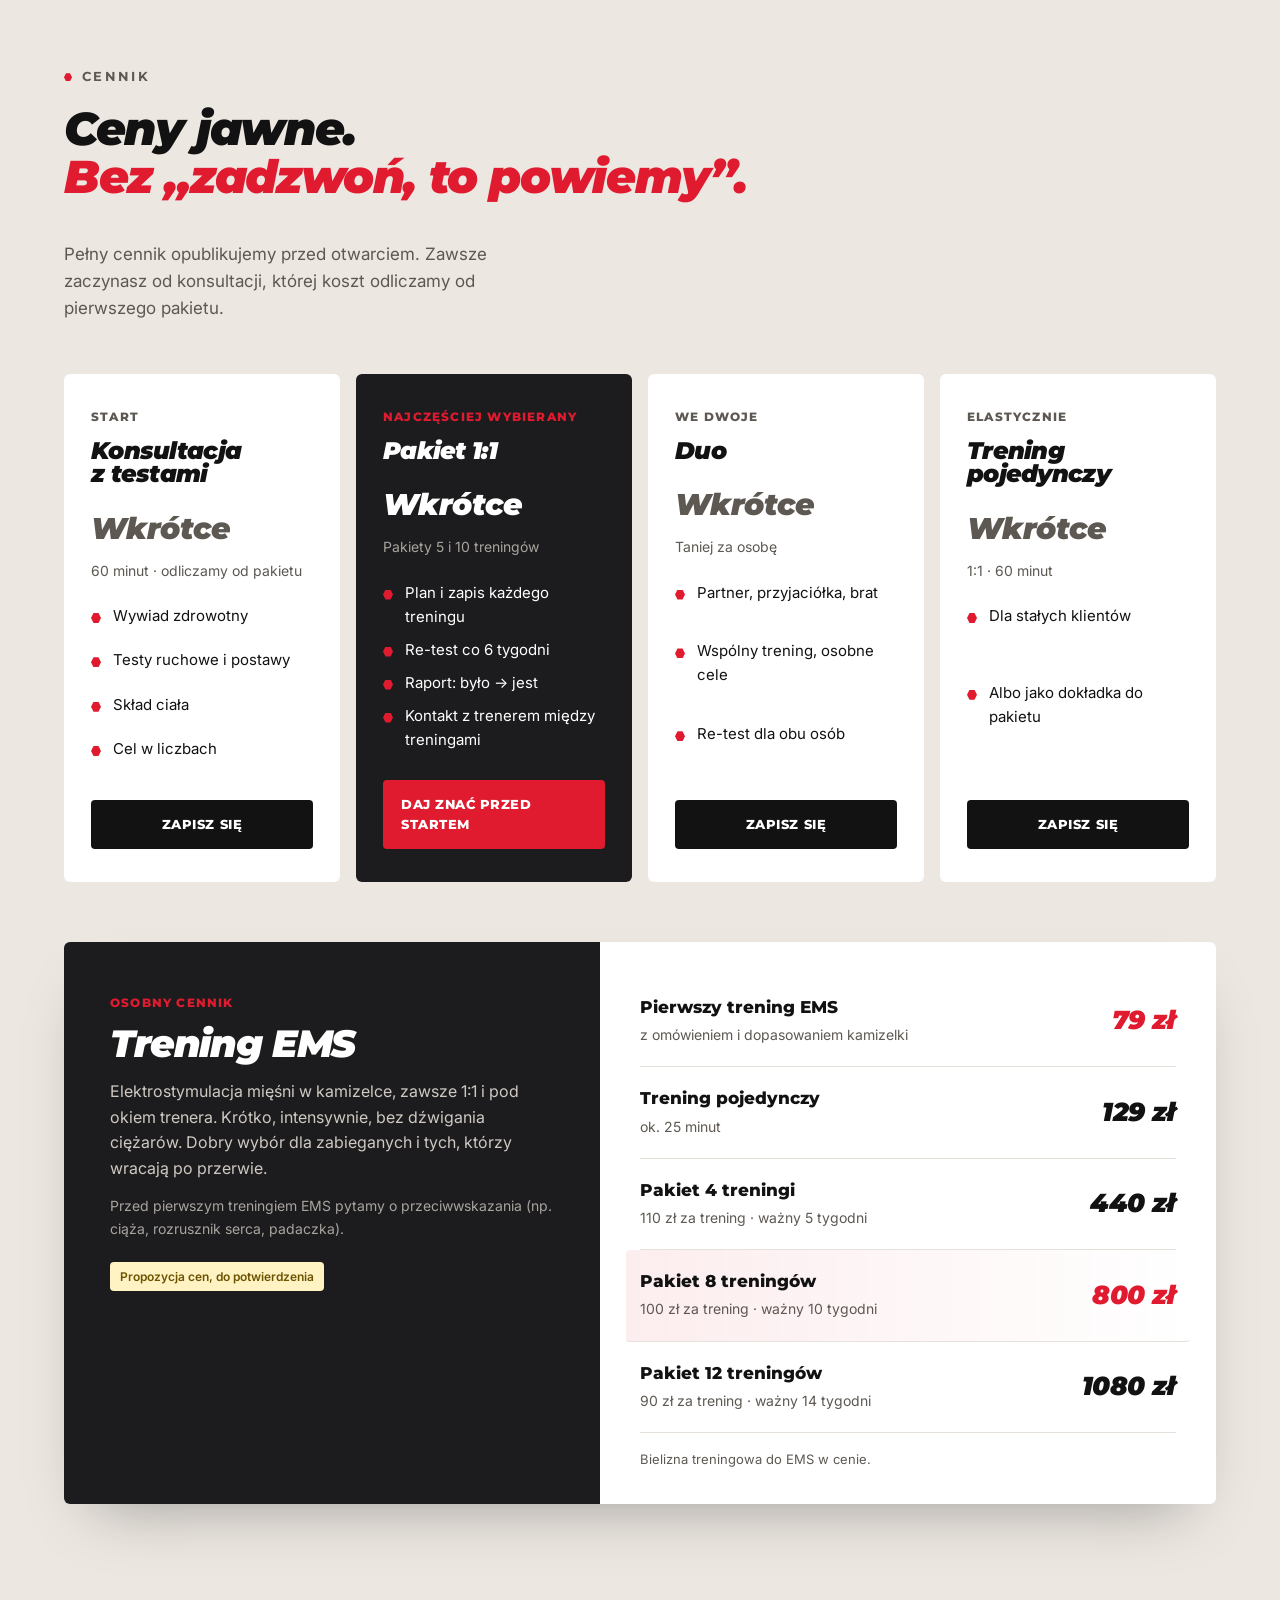
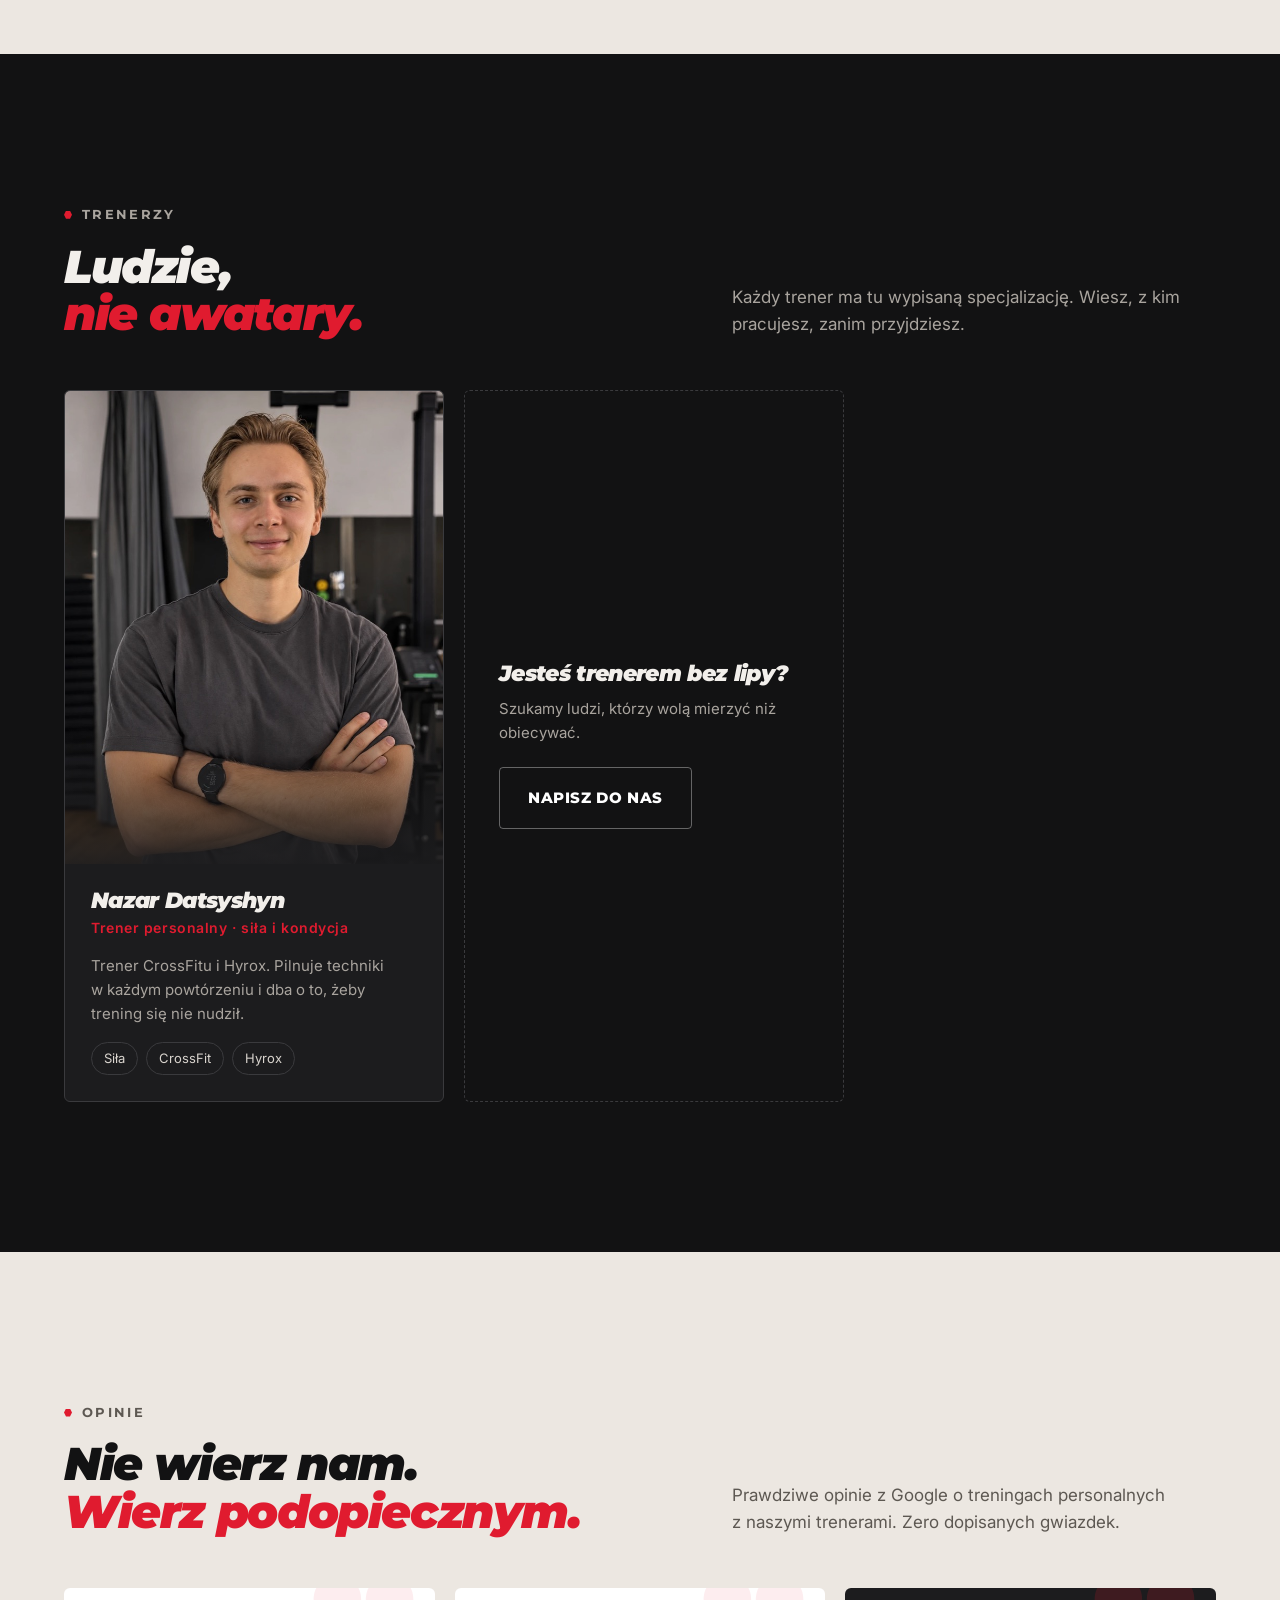
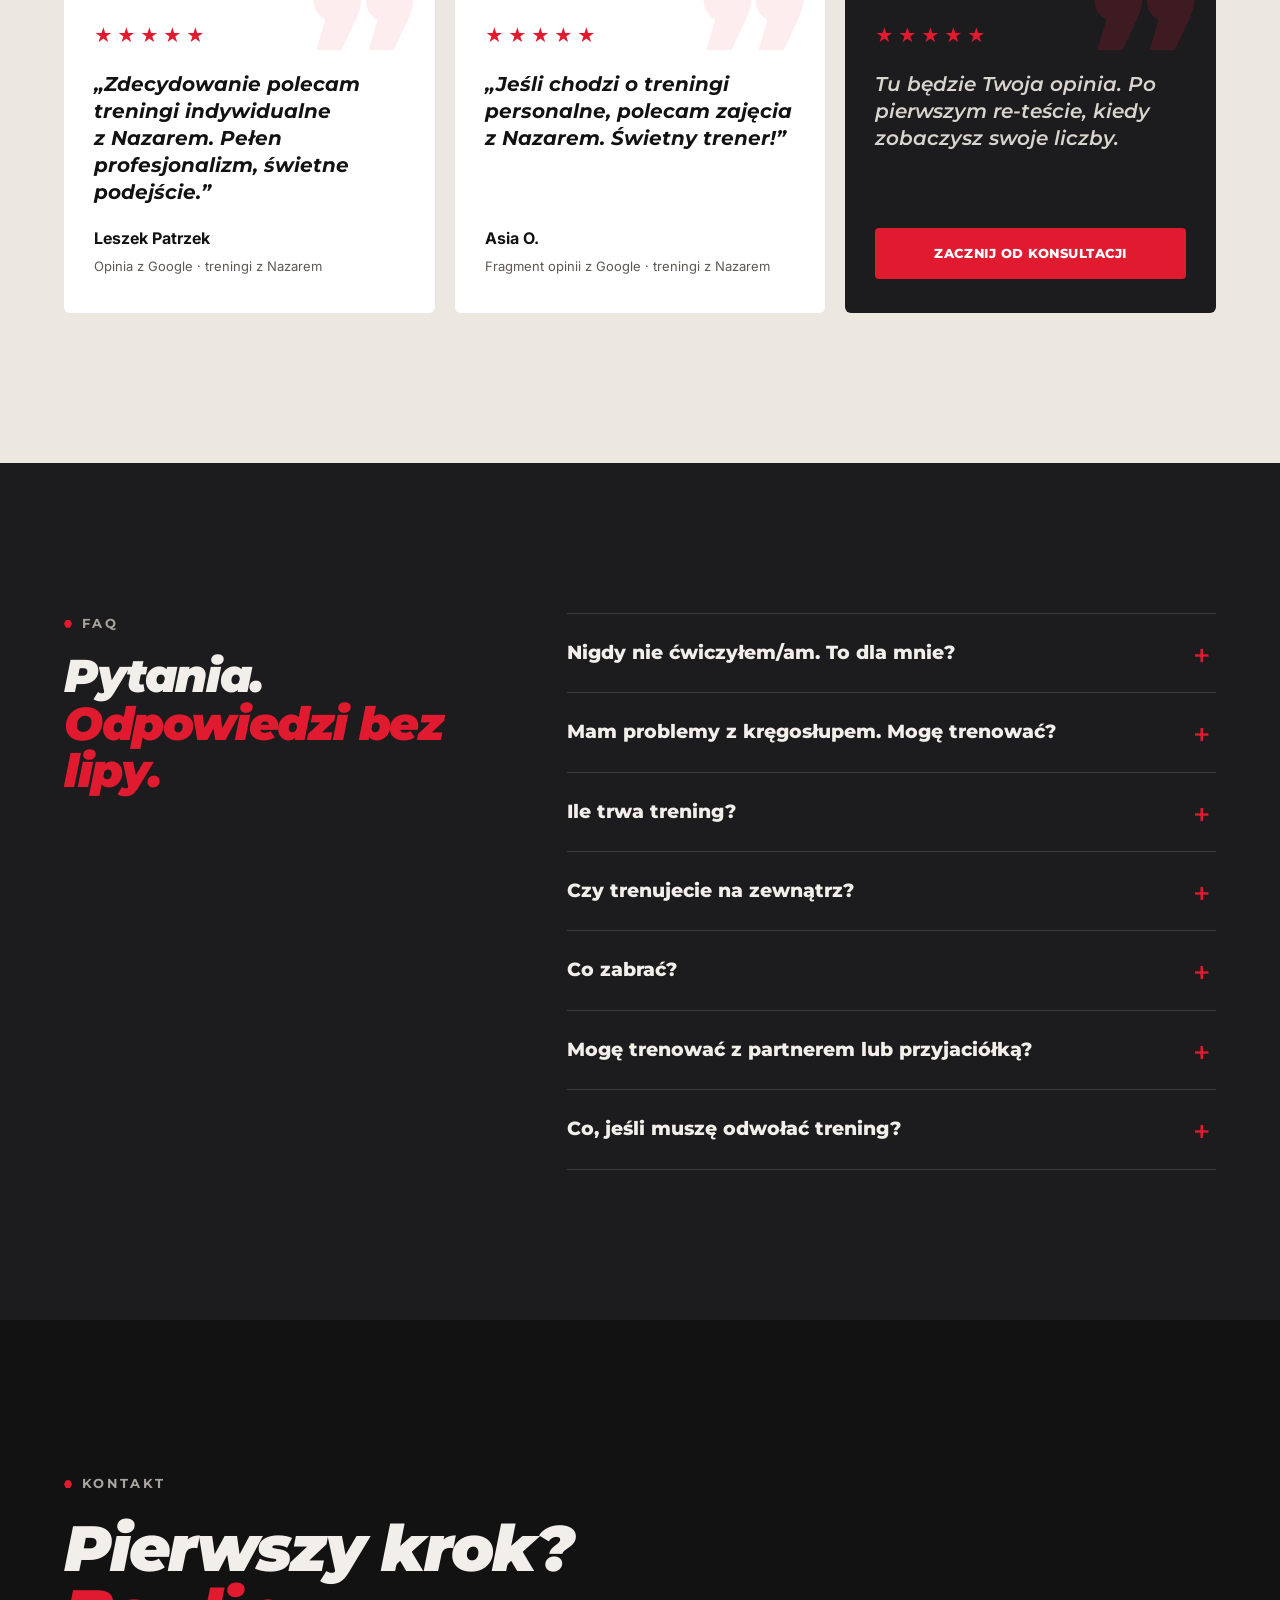
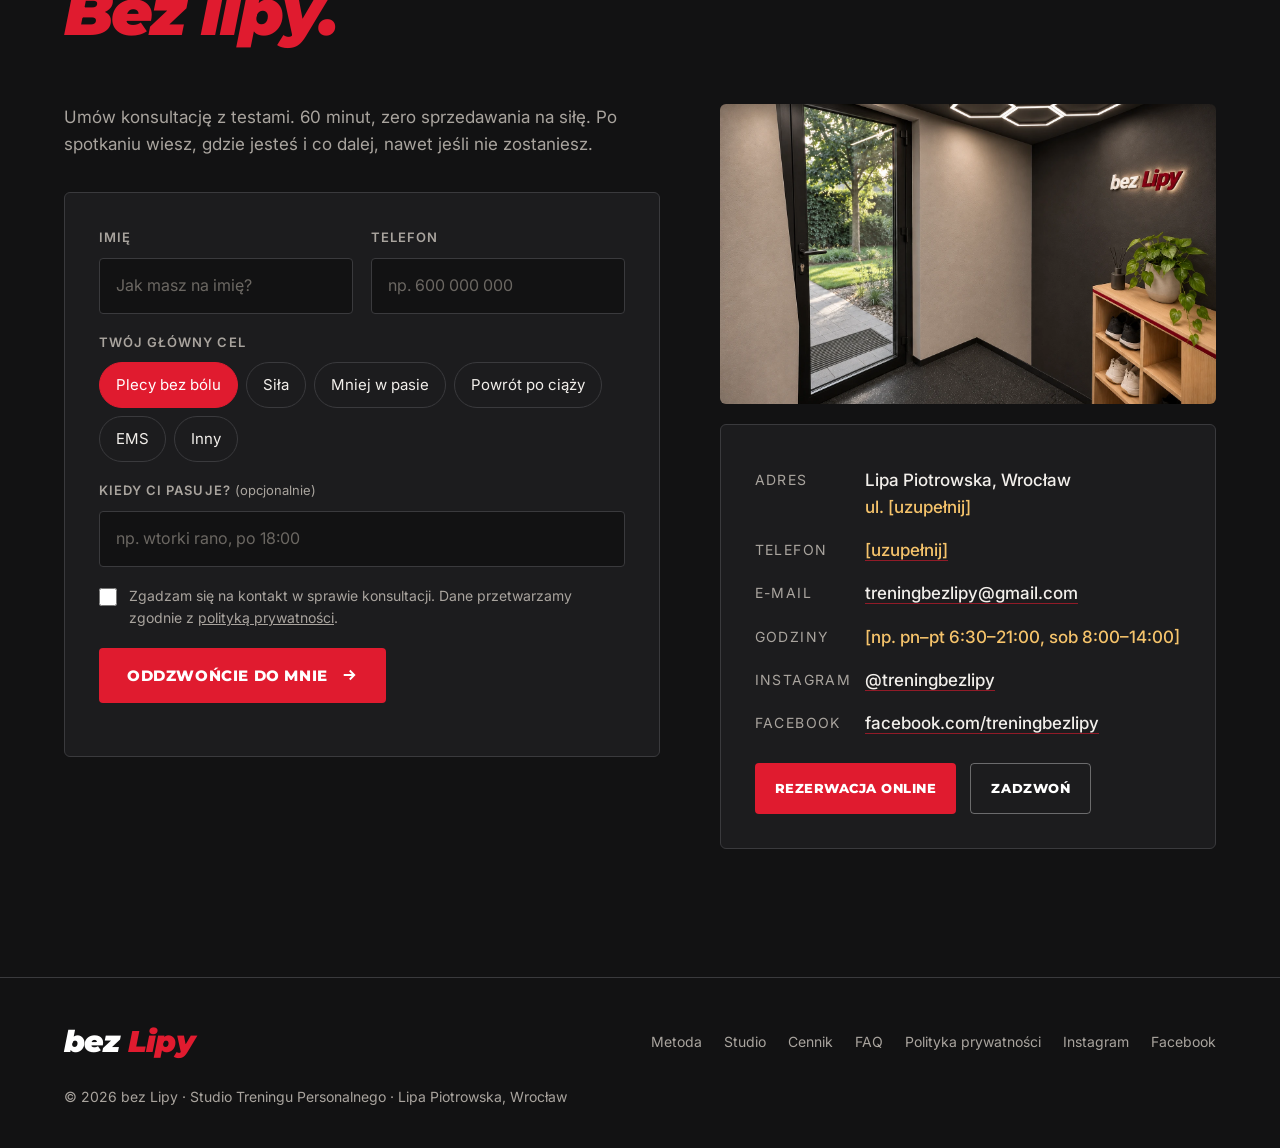
==== commit 72334ca9: "Trenerzy: tymczasowo bez Oli Co-Authored-By: Claude Opus 5.5 <noreply@anthropic.com>" ====
--- a/index.html
+++ b/index.html
@@ -278,7 +278,7 @@
 
 /* TEAM */
 .team{background:var(--ink)}
-.coaches{display:grid;grid-template-columns:repeat(3,1fr);gap:20px}
+.coaches{display:grid;grid-template-columns:repeat(2,minmax(0,380px));gap:20px}
 .coach{border:1px solid var(--line);border-radius:6px;overflow:hidden;background:var(--graphite)}
 .coach .ph{aspect-ratio:4/5;background:#161617;position:relative;overflow:hidden}
 .coach .ph img{width:100%;height:100%;object-fit:cover;object-position:center 20%;transition:transform .8s cubic-bezier(.2,.7,.2,1),filter .4s;filter:saturate(.9)}
@@ -714,12 +714,7 @@
       <p class="lead rv">Każdy trener ma tu wypisaną specjalizację. Wiesz, z&nbsp;kim pracujesz, zanim przyjdziesz.</p>
     </div>
     <div class="coaches">
-      <div class="coach rv">
-        <div class="ph"><img src="img/ola.jpg" alt="Ola Charęza, trenerka personalna bez Lipy" loading="lazy"></div>
-        <div class="body"><h3>Ola Charęza</h3><div class="role">Trenerka personalna · fitness kobiet</div>
-          <p>Specjalizuje się w&nbsp;treningu brzucha, ud i&nbsp;pośladków. Pomoże Ci wzmocnić ciało i&nbsp;wrócić do formy w&nbsp;bezpiecznym tempie.</p>
-          <ul class="tags"><li>Brzuch · uda · pośladki</li><li>Trening funkcjonalny</li></ul></div>
-      </div>
+      <!-- Ola Charęza: tymczasowo ukryta -->
       <div class="coach rv">
         <div class="ph"><img src="img/nazar.jpg" alt="Nazar Datsyshyn, trener personalny bez Lipy" loading="lazy"></div>
         <div class="body"><h3>Nazar Datsyshyn</h3><div class="role">Trener personalny · siła i&nbsp;kondycja</div>
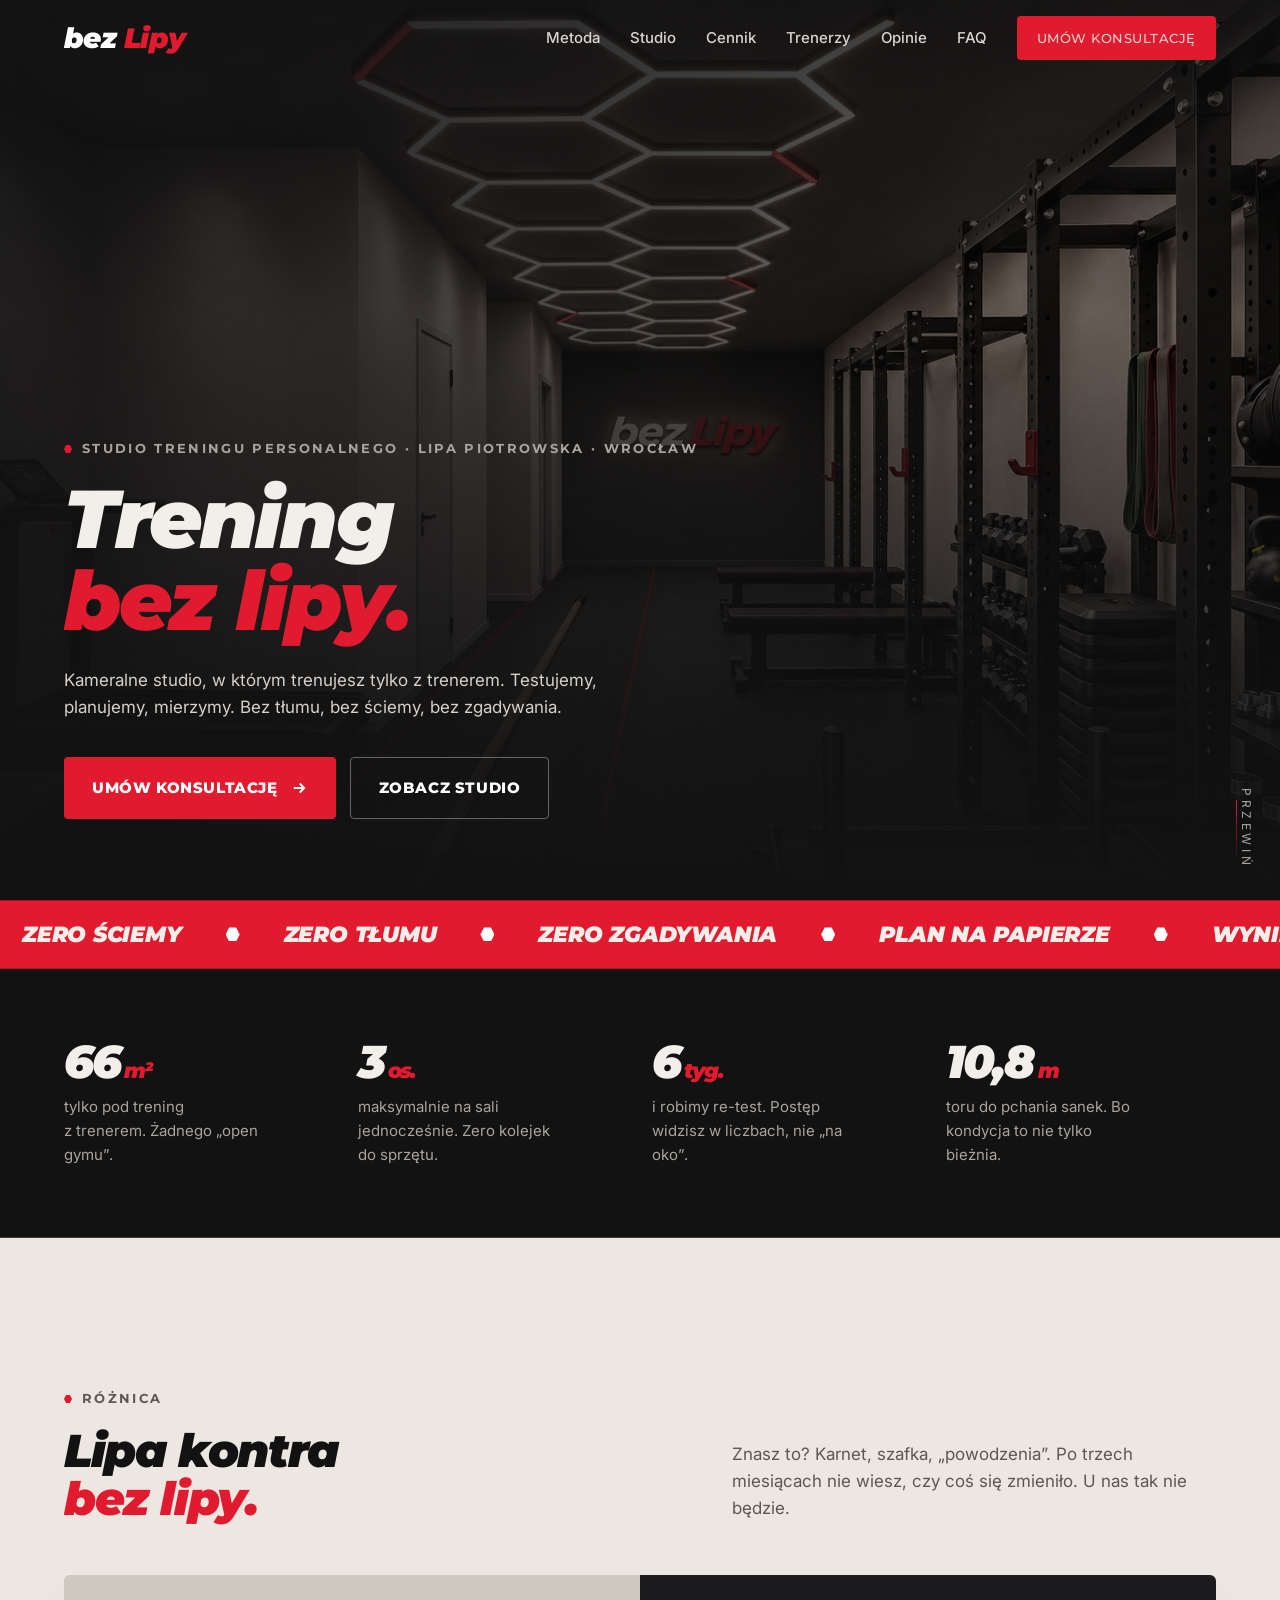
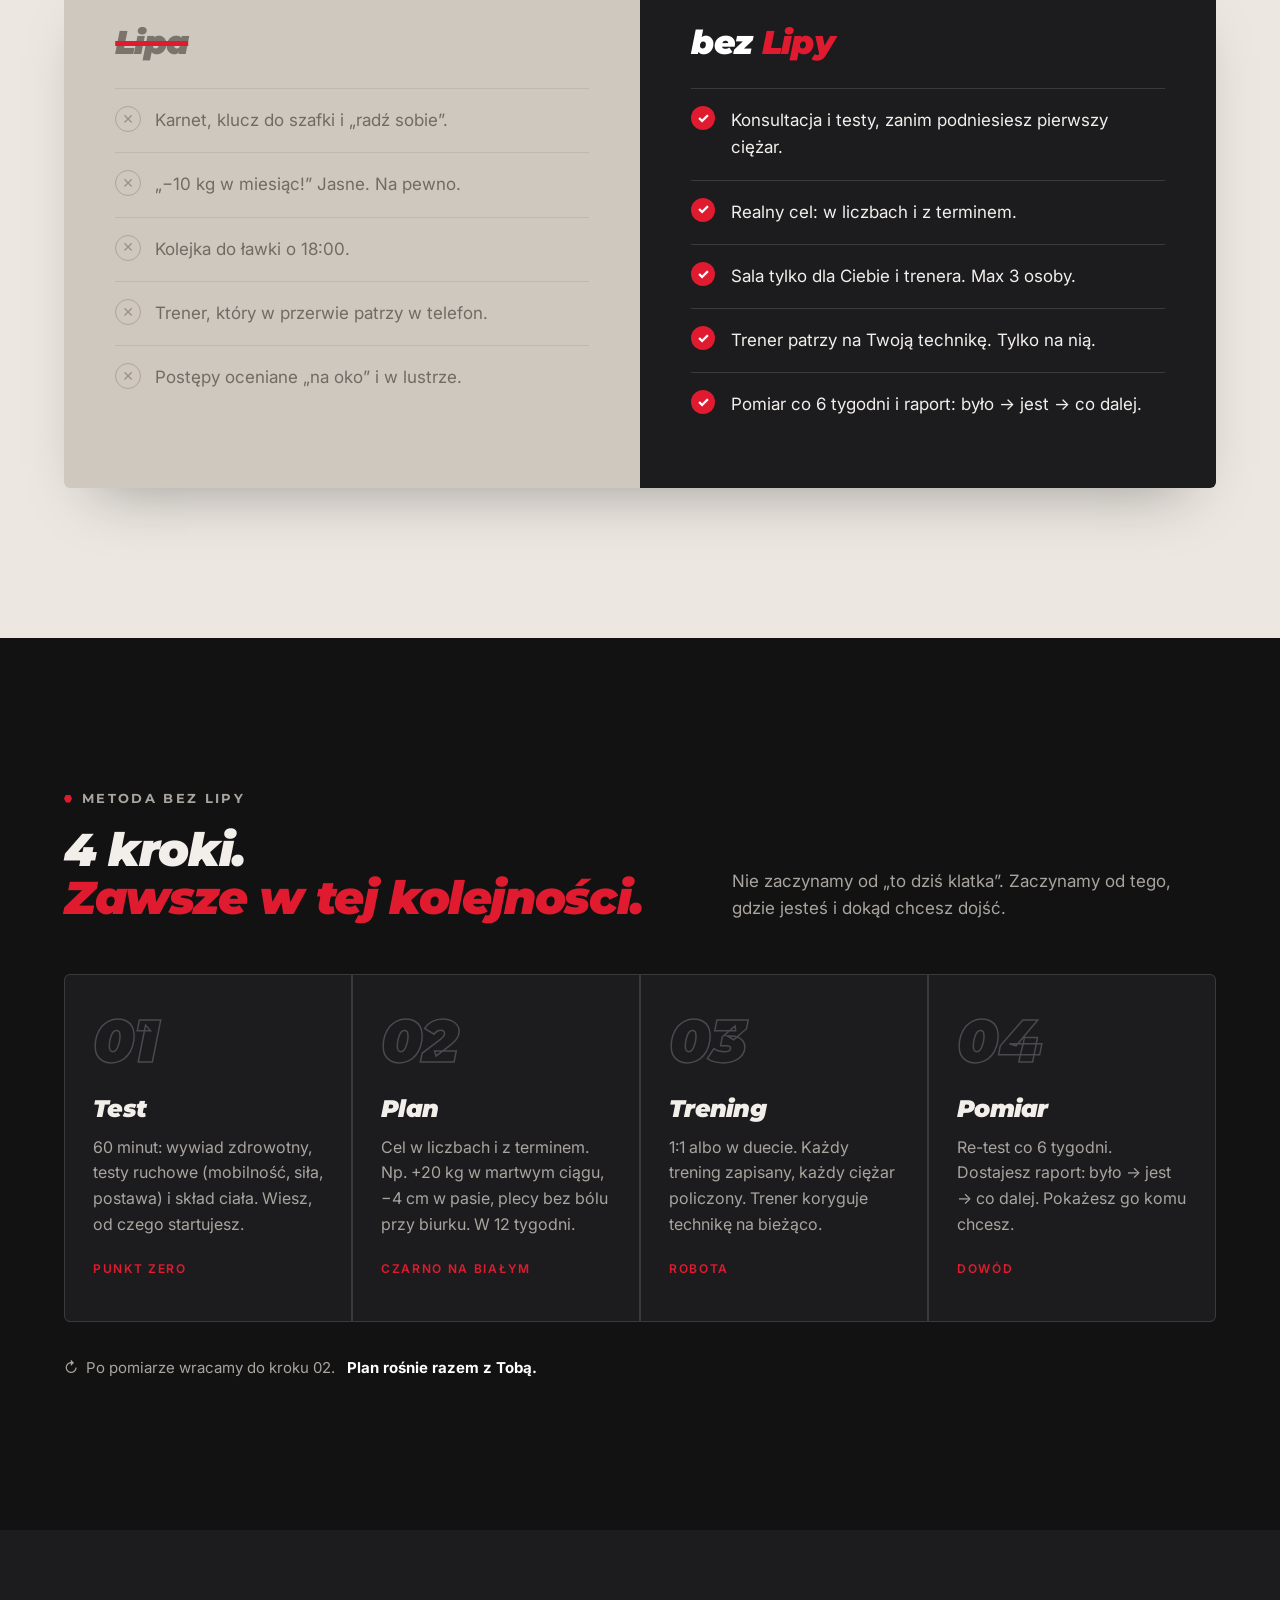
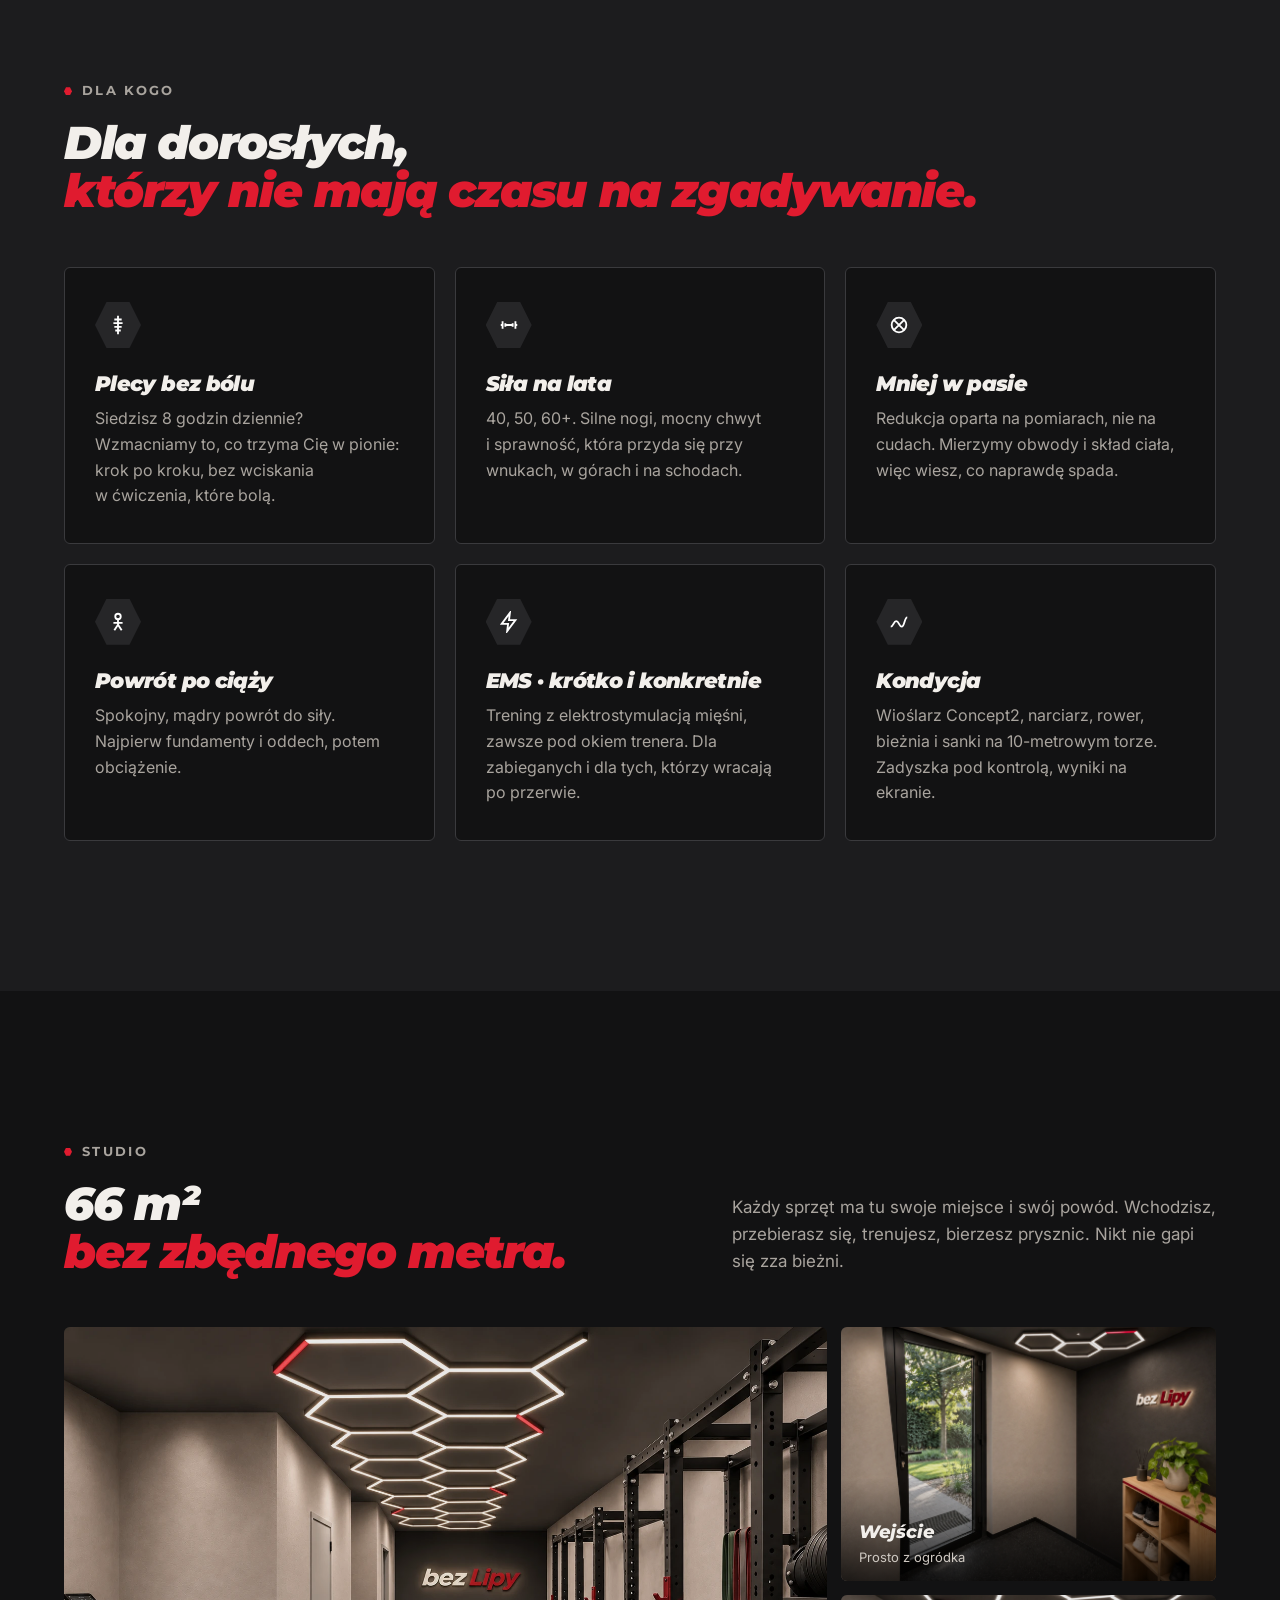
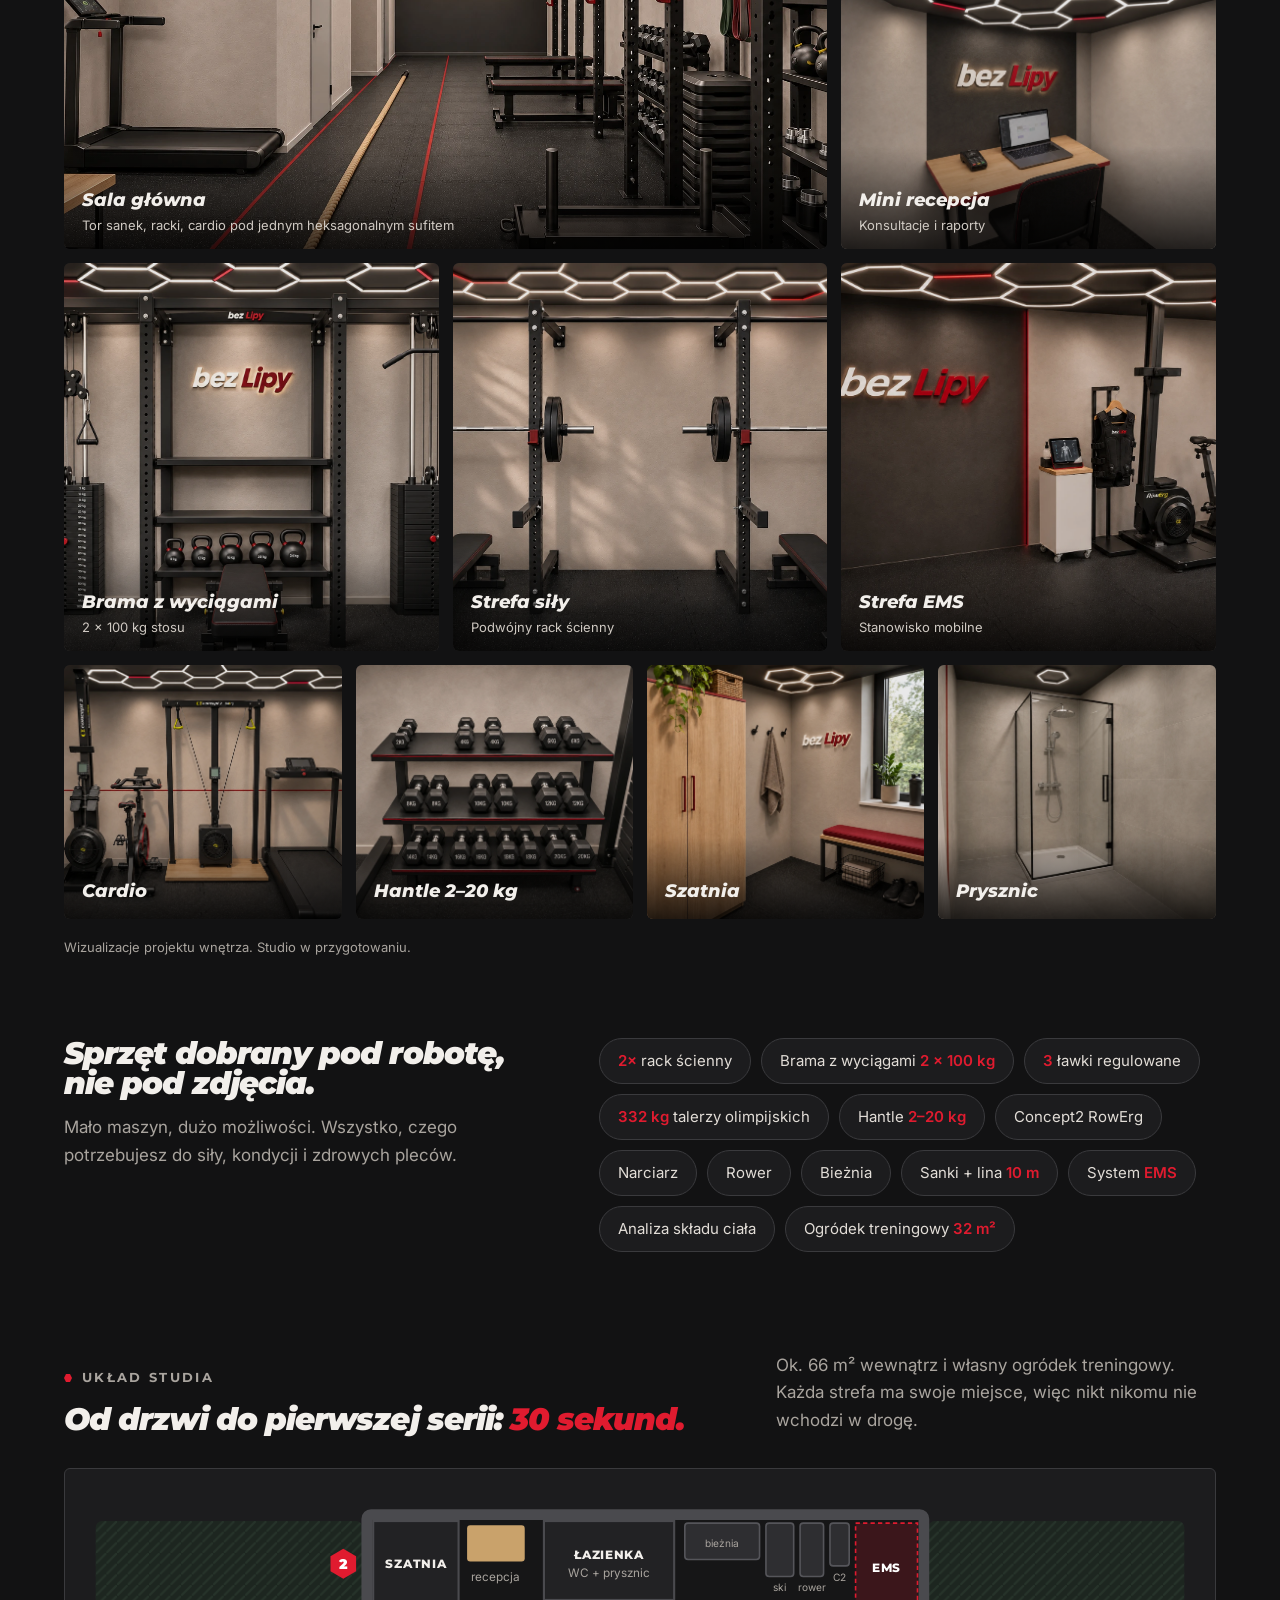
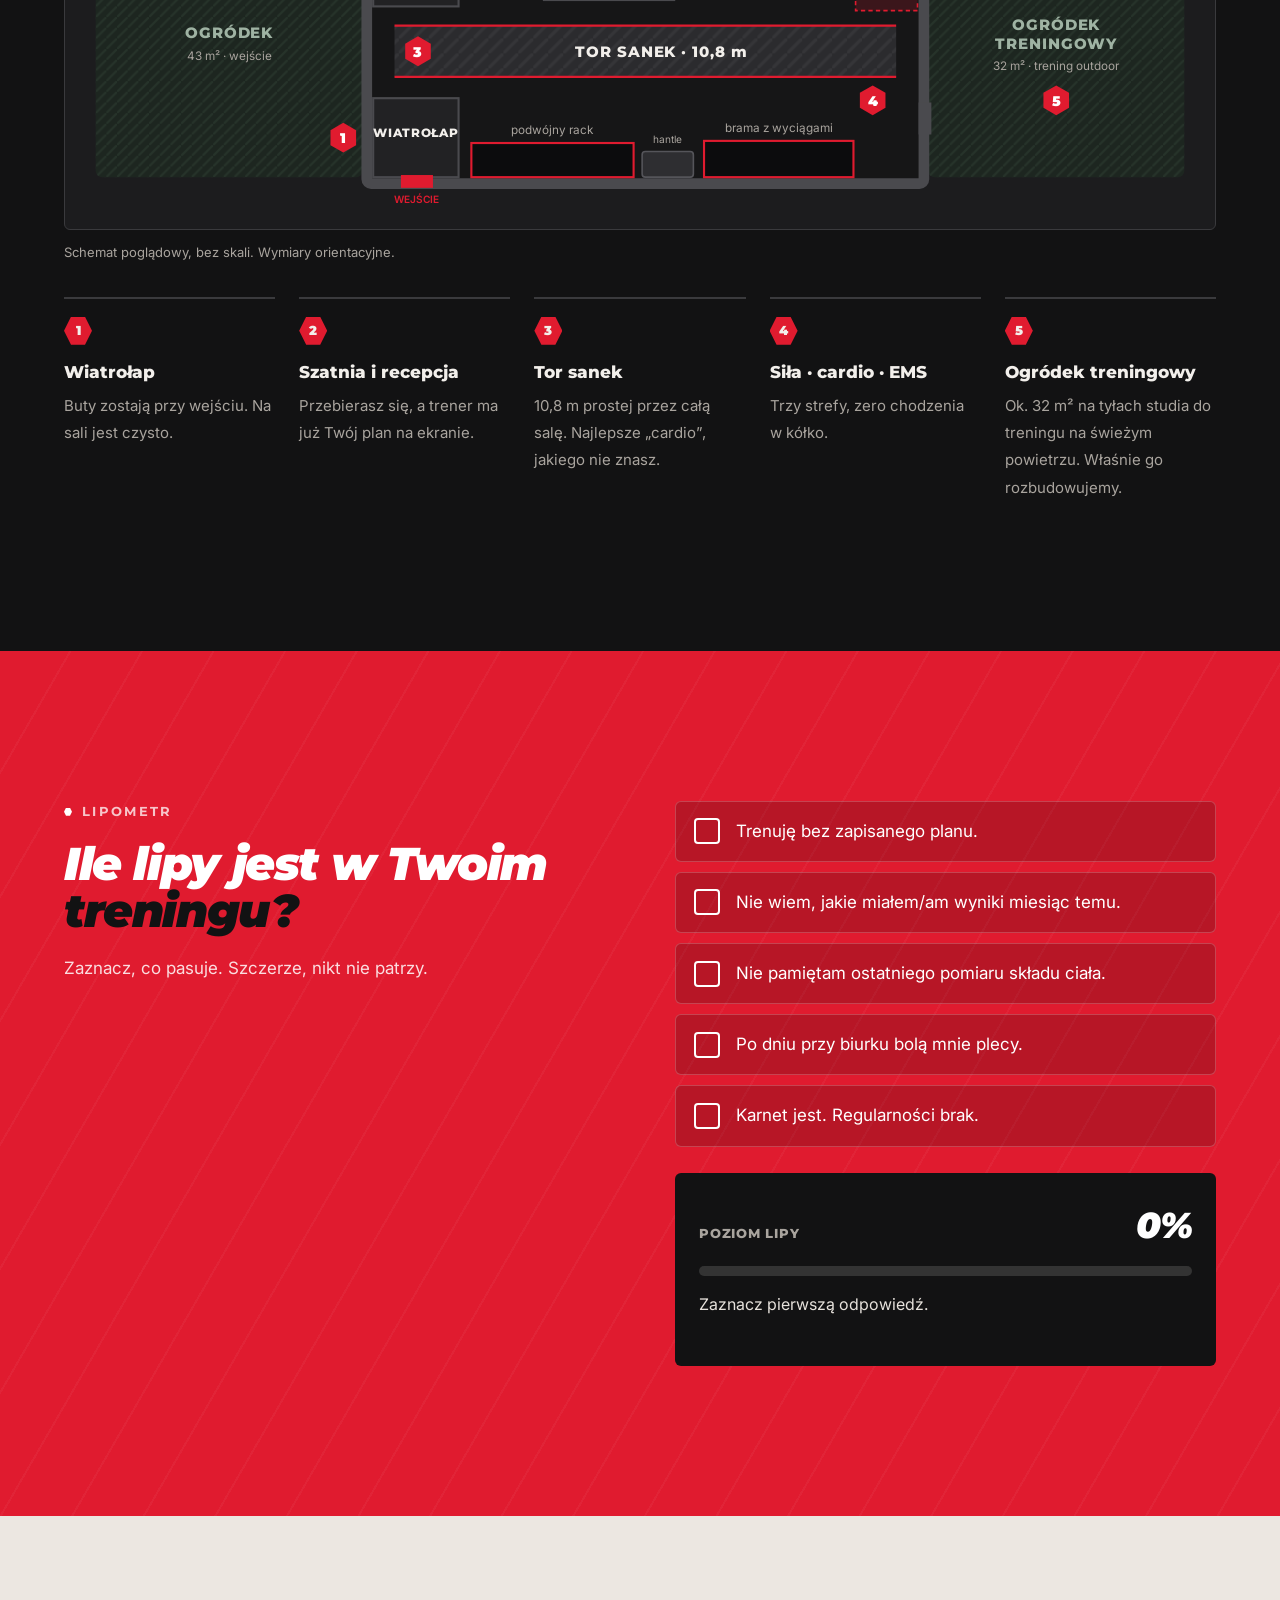
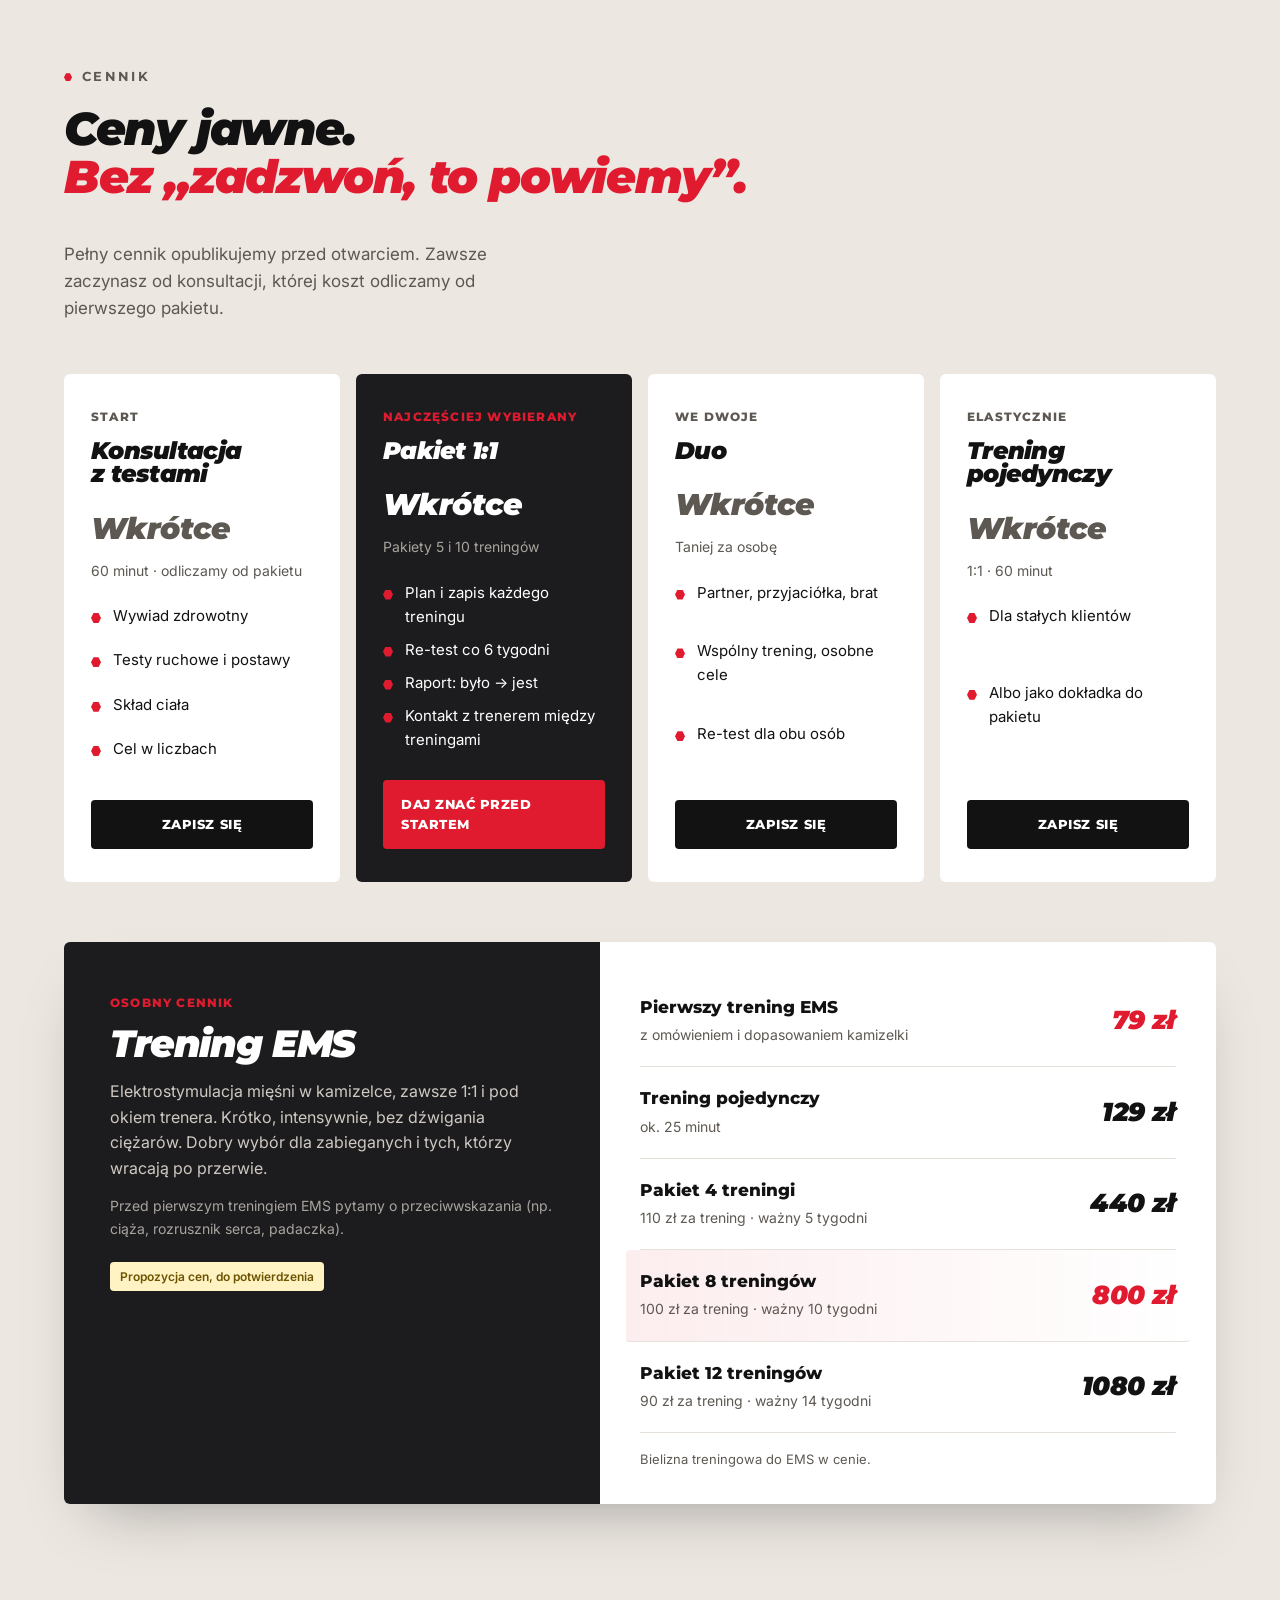
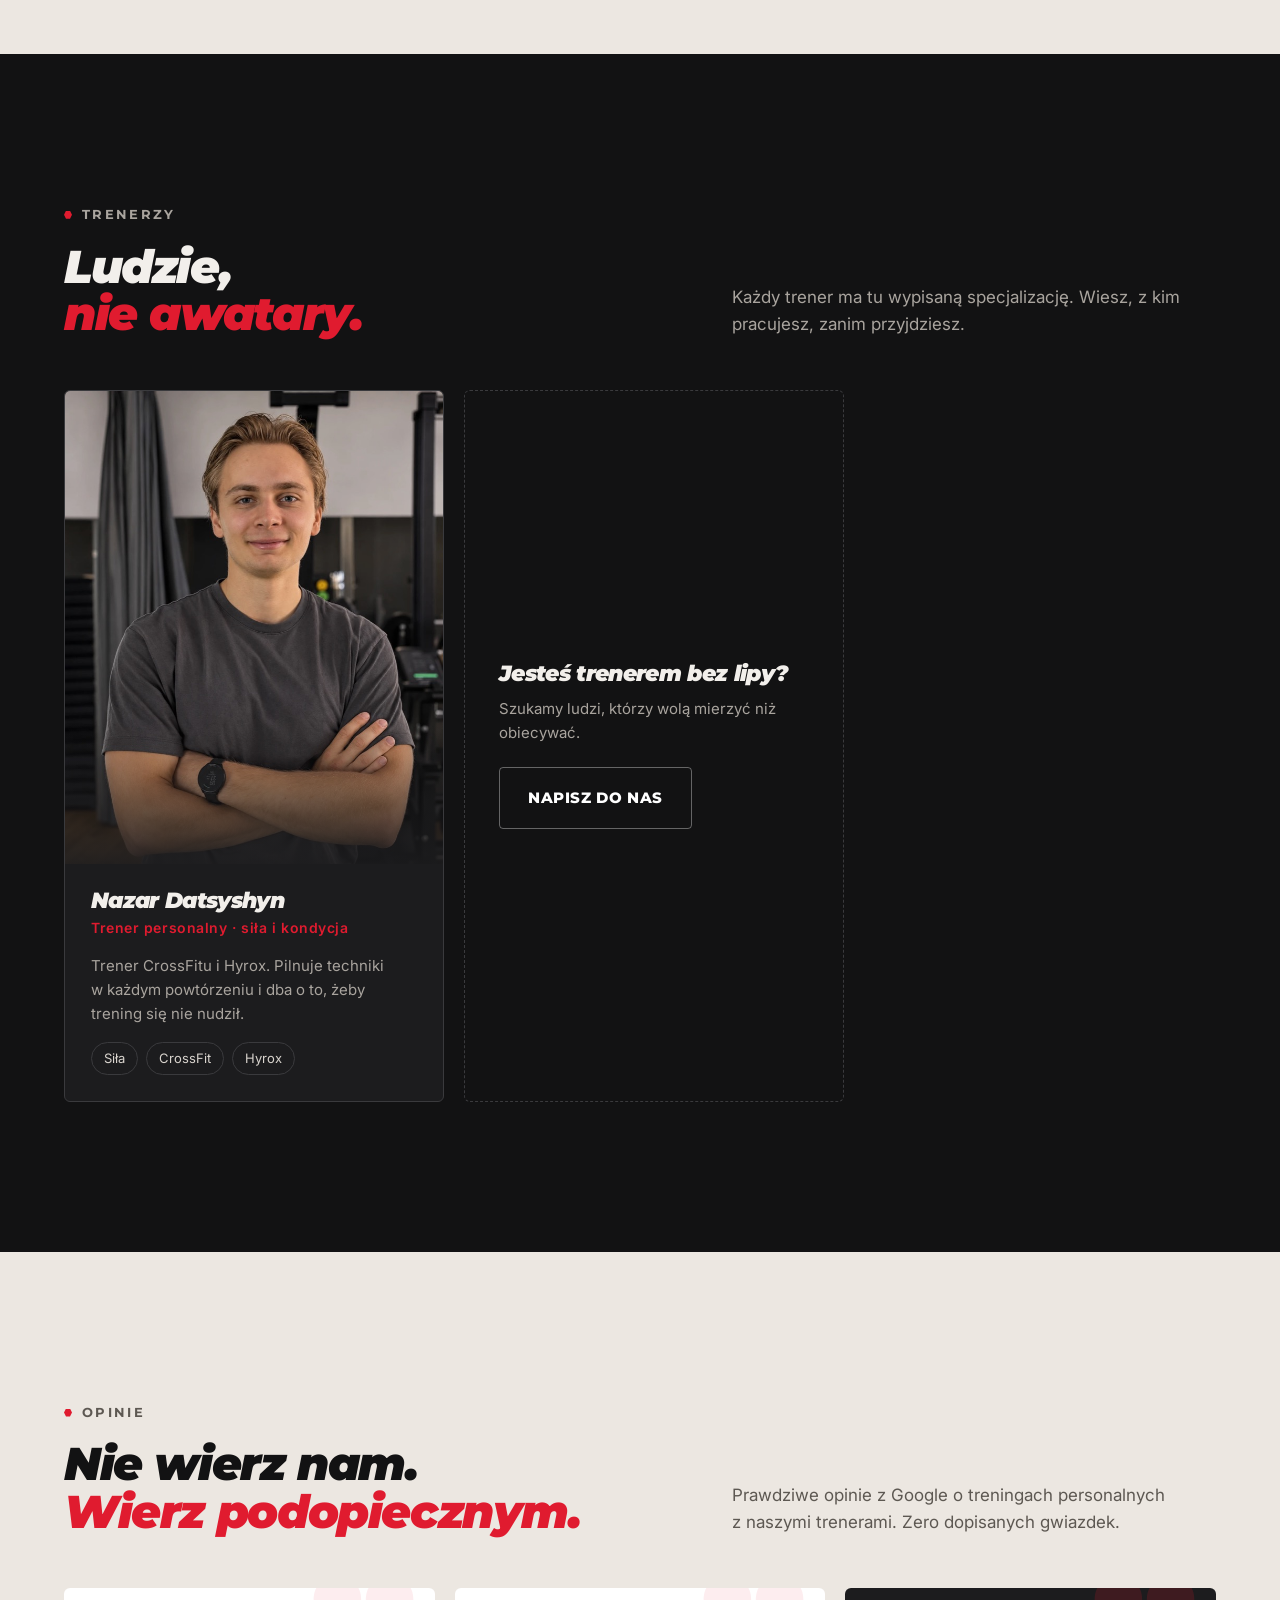
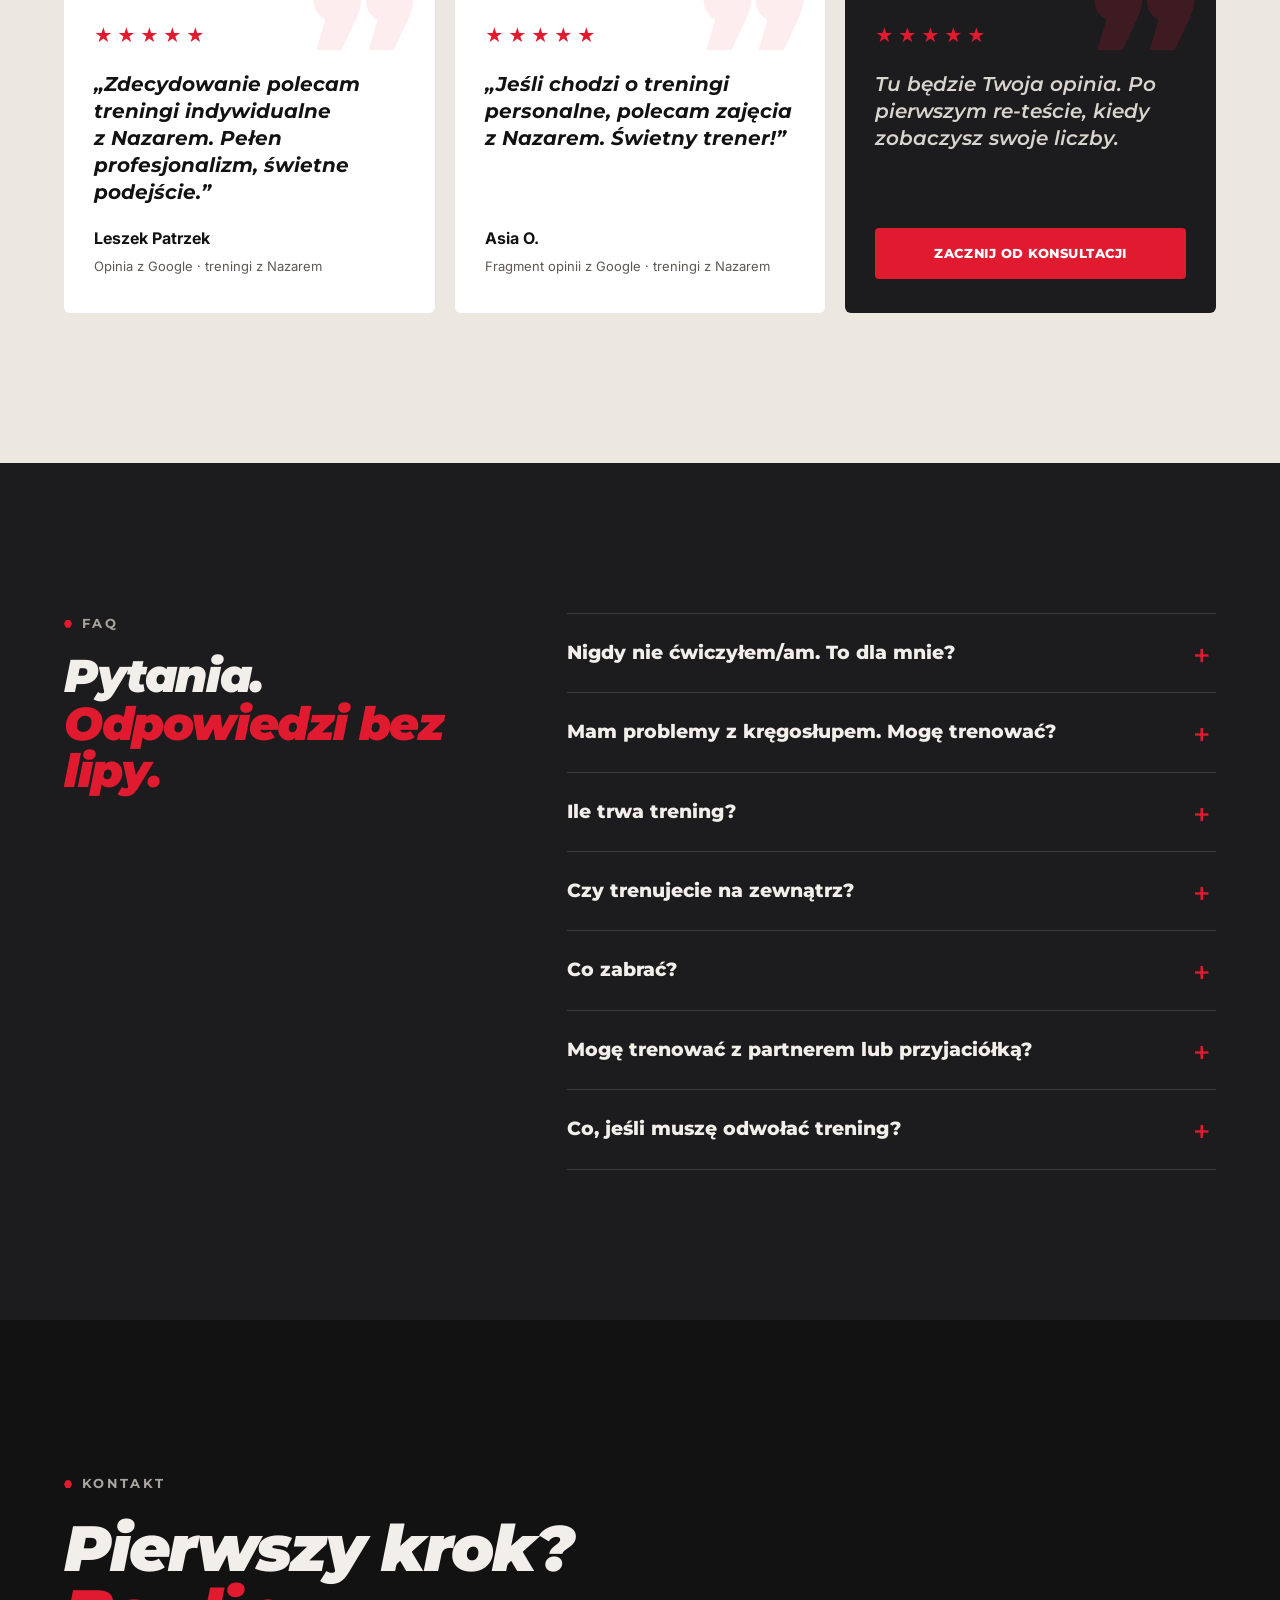
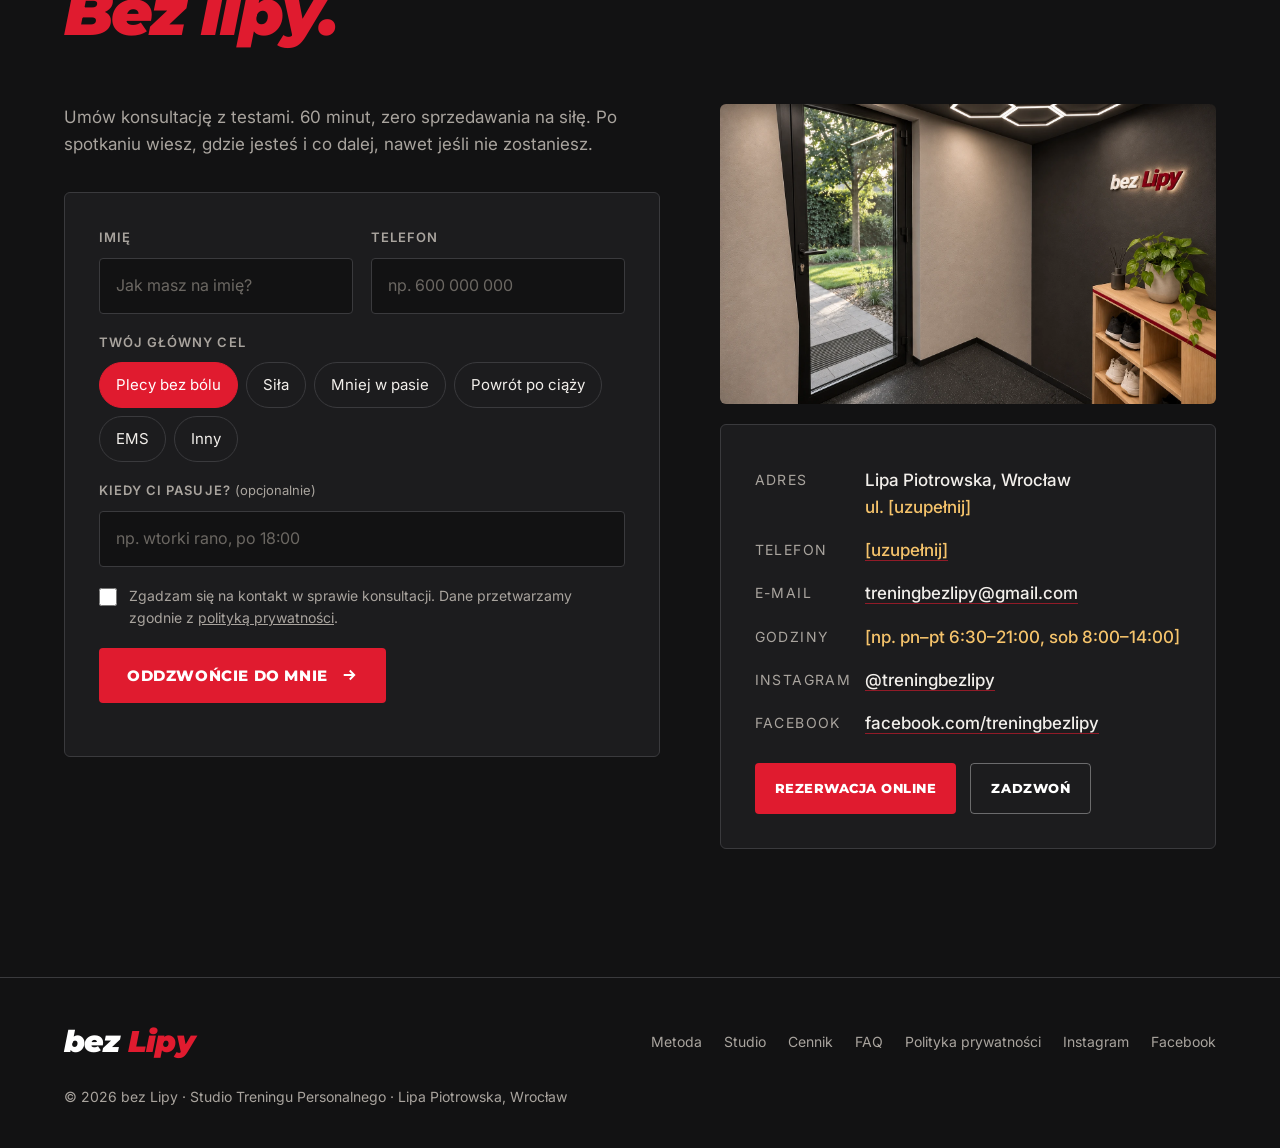
==== commit 0c0b5063: "Prywatne -> kameralne, nowa miniatura linku Co-Authored-By: Claude Opus 5.5 <noreply@anthropic.com>" ====
--- a/index.html
+++ b/index.html
@@ -4,18 +4,30 @@
 <meta charset="utf-8">
 <meta name="viewport" content="width=device-width, initial-scale=1">
 <title>bez Lipy · Studio Treningu Personalnego · Wrocław</title>
-<meta name="description" content="Prywatne studio treningu personalnego na Lipie Piotrowskiej we Wrocławiu. Testujemy, planujemy, mierzymy. Trening bez lipy.">
+<meta name="description" content="Kameralne studio treningu personalnego na Lipie Piotrowskiej we Wrocławiu. Testujemy, planujemy, mierzymy. Trening bez lipy.">
 <meta name="theme-color" content="#121213">
-<meta property="og:title" content="bez Lipy · Studio Treningu Personalnego · Wrocław">
-<meta property="og:description" content="Testujemy, planujemy, mierzymy. Prywatne studio treningu personalnego na Lipie Piotrowskiej.">
-<meta property="og:image" content="https://treningbezlipy.pl/img/sala.webp">
+<meta property="og:site_name" content="bez Lipy">
+<meta property="og:title" content="Trening bez lipy. Kameralne studio treningu personalnego · Wrocław">
+<meta property="og:description" content="Testujemy, planujemy, mierzymy. Sala tylko dla Ciebie i trenera, plan w liczbach i pomiar co 6 tygodni. Lipa Piotrowska, Wrocław.">
+<meta property="og:image" content="https://treningbezlipy.pl/img/og-bez-lipy-v2.jpg">
+<meta property="og:image:secure_url" content="https://treningbezlipy.pl/img/og-bez-lipy-v2.jpg">
+<meta property="og:image:type" content="image/jpeg">
+<meta property="og:image:width" content="1200">
+<meta property="og:image:height" content="630">
+<meta property="og:image:alt" content="Wnętrze studia bez Lipy z sufitem z heksagonów LED i hasłem Trening bez lipy">
 <meta property="og:url" content="https://treningbezlipy.pl/">
-<link rel="canonical" href="https://treningbezlipy.pl/">
 <meta property="og:type" content="website">
 <meta property="og:locale" content="pl_PL">
+<meta name="twitter:card" content="summary_large_image">
+<meta name="twitter:title" content="Trening bez lipy · Studio Treningu Personalnego · Wrocław">
+<meta name="twitter:description" content="Testujemy, planujemy, mierzymy. Kameralne studio treningu personalnego na Lipie Piotrowskiej.">
+<meta name="twitter:image" content="https://treningbezlipy.pl/img/og-bez-lipy-v2.jpg">
+<link rel="canonical" href="https://treningbezlipy.pl/">
+<link rel="apple-touch-icon" sizes="180x180" href="/img/apple-touch-icon.png">
+<link rel="icon" type="image/png" sizes="512x512" href="/img/icon-512.png">
 <link rel="icon" href="data:image/svg+xml,%3Csvg xmlns='http://www.w3.org/2000/svg' viewBox='0 0 100 100'%3E%3Cpolygon points='25,5 75,5 100,50 75,95 25,95 0,50' fill='%23e01b2f'/%3E%3Ctext x='50' y='66' font-family='Arial' font-weight='900' font-style='italic' font-size='46' fill='white' text-anchor='middle'%3EbL%3C/text%3E%3C/svg%3E">
 <script type="application/ld+json">
-{"@context":"https://schema.org","@type":"ExerciseGym","name":"bez Lipy · Studio Treningu Personalnego","description":"Prywatne studio treningu personalnego. Testy, plan, trening 1:1 i duo, pomiary co 6 tygodni.","address":{"@type":"PostalAddress","addressLocality":"Wrocław","addressRegion":"dolnośląskie","addressCountry":"PL","streetAddress":"[uzupełnij]"},"areaServed":["Wrocław","Lipa Piotrowska","Psie Pole","Kiełczów","Długołęka","Zakrzów"],"priceRange":"$$","url":"https://treningbezlipy.pl/","email":"treningbezlipy@gmail.com","sameAs":["https://www.instagram.com/treningbezlipy/","https://www.facebook.com/treningbezlipy"]}
+{"@context":"https://schema.org","@type":"ExerciseGym","name":"bez Lipy · Studio Treningu Personalnego","description":"Kameralne studio treningu personalnego. Testy, plan, trening 1:1 i duo, pomiary co 6 tygodni.","address":{"@type":"PostalAddress","addressLocality":"Wrocław","addressRegion":"dolnośląskie","addressCountry":"PL","streetAddress":"[uzupełnij]"},"areaServed":["Wrocław","Lipa Piotrowska","Psie Pole","Kiełczów","Długołęka","Zakrzów"],"priceRange":"$$","url":"https://treningbezlipy.pl/","email":"treningbezlipy@gmail.com","sameAs":["https://www.instagram.com/treningbezlipy/","https://www.facebook.com/treningbezlipy"]}
 </script>
 <link rel="preconnect" href="https://fonts.googleapis.com">
 <link rel="preconnect" href="https://fonts.gstatic.com" crossorigin>
@@ -420,7 +432,7 @@
   <div class="wrap">
     <div class="eyebrow rv"><span class="dot"></span><span class="hide-m">Studio treningu personalnego · </span>Lipa Piotrowska · Wrocław</div>
     <h1 class="rv">Trening<br><em>bez lipy.</em></h1>
-    <p class="lead rv">Prywatne studio, w którym trenujesz tylko z&nbsp;trenerem. Testujemy, planujemy, mierzymy. Bez tłumu, bez ściemy, bez zgadywania.</p>
+    <p class="lead rv">Kameralne studio, w którym trenujesz tylko z&nbsp;trenerem. Testujemy, planujemy, mierzymy. Bez tłumu, bez ściemy, bez zgadywania.</p>
     <div class="ctas rv">
       <a href="#kontakt" class="btn btn-red">Umów konsultację
         <svg viewBox="0 0 24 24" fill="none" stroke="currentColor" stroke-width="2.5"><path d="M5 12h14M13 6l6 6-6 6"/></svg></a>
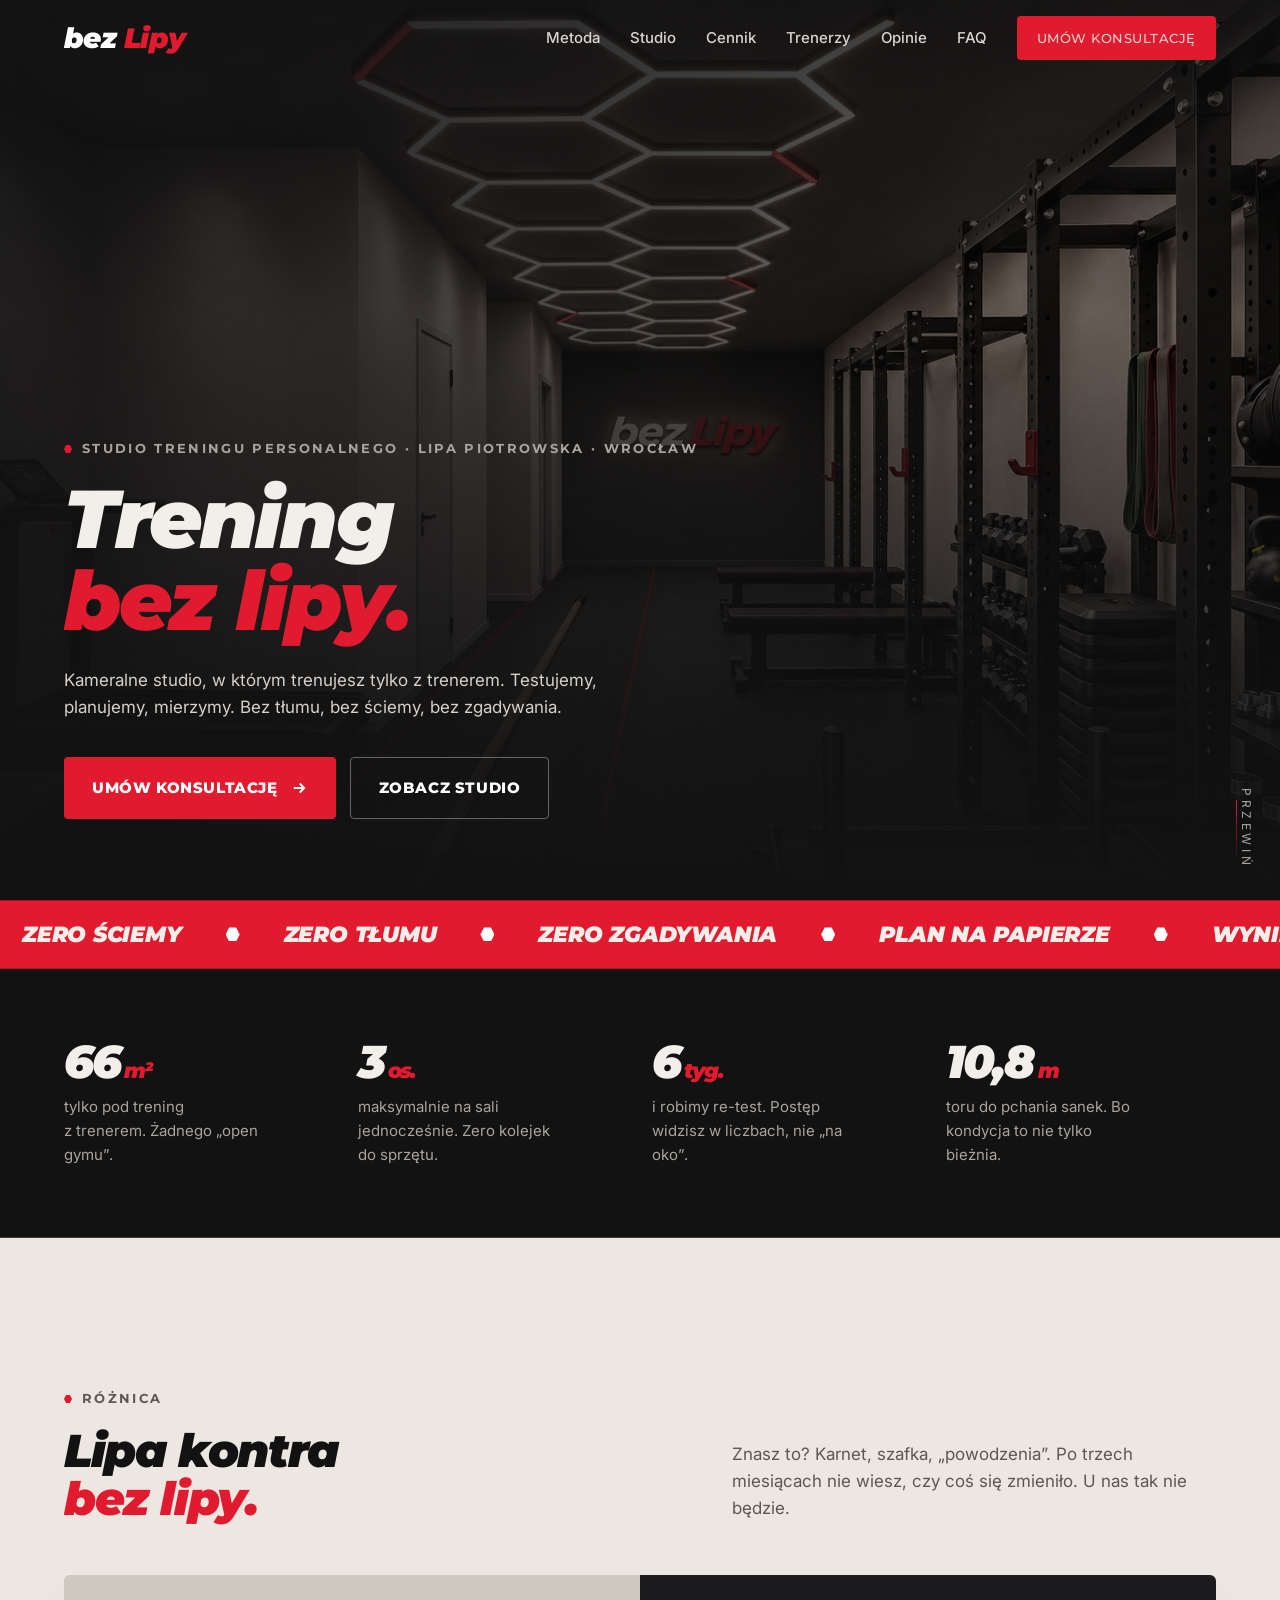
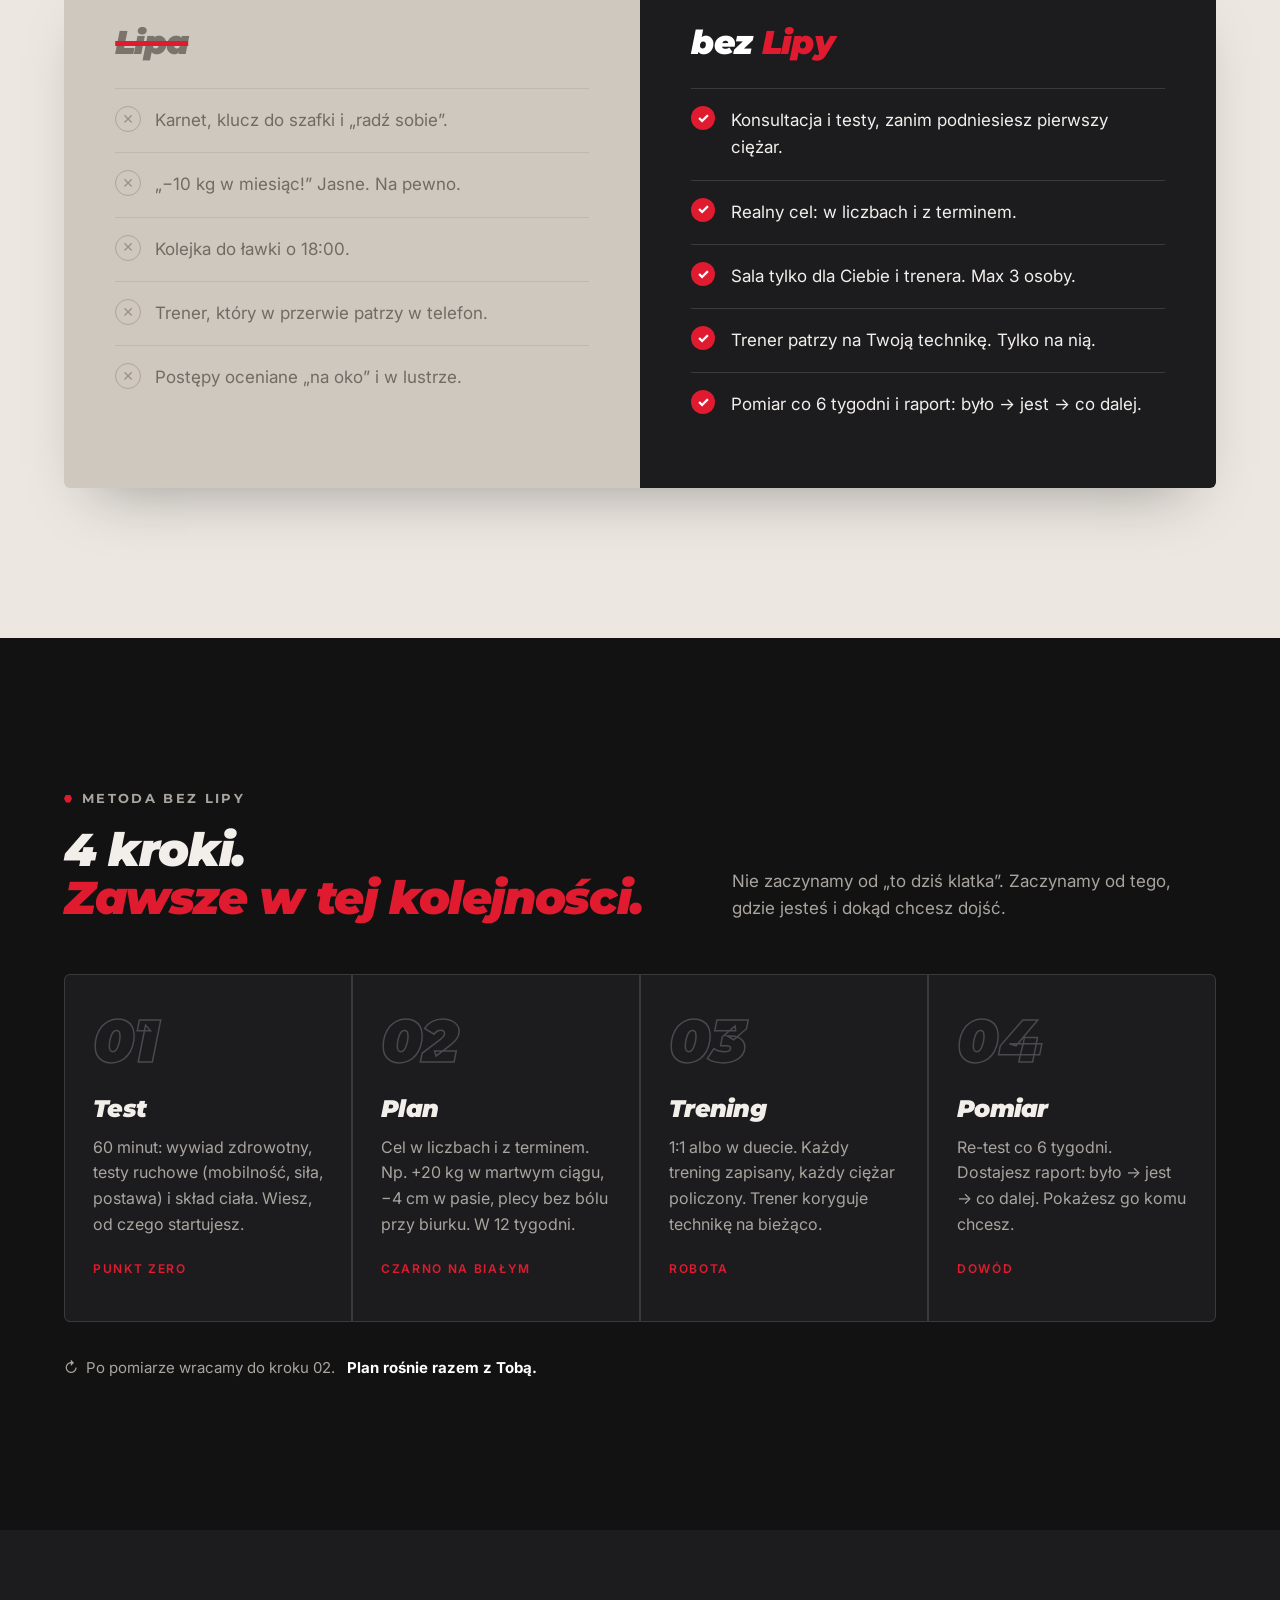
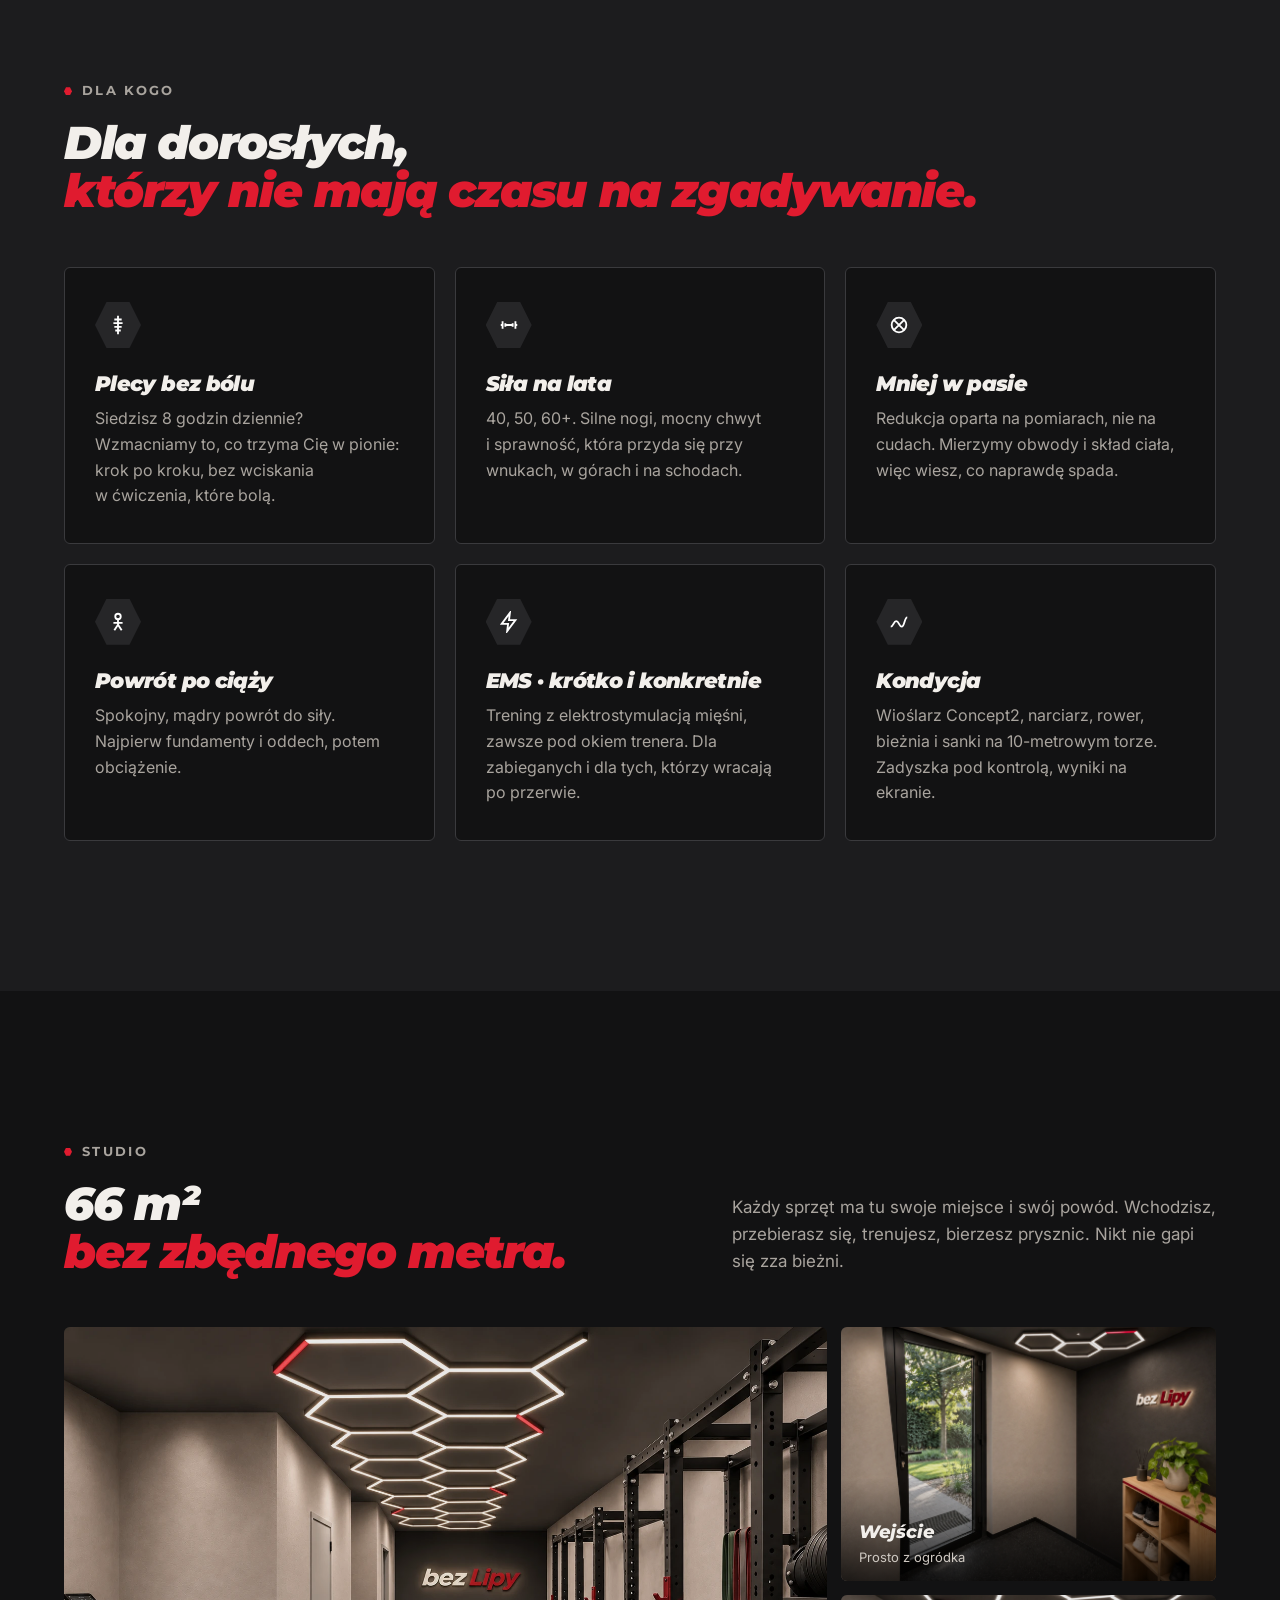
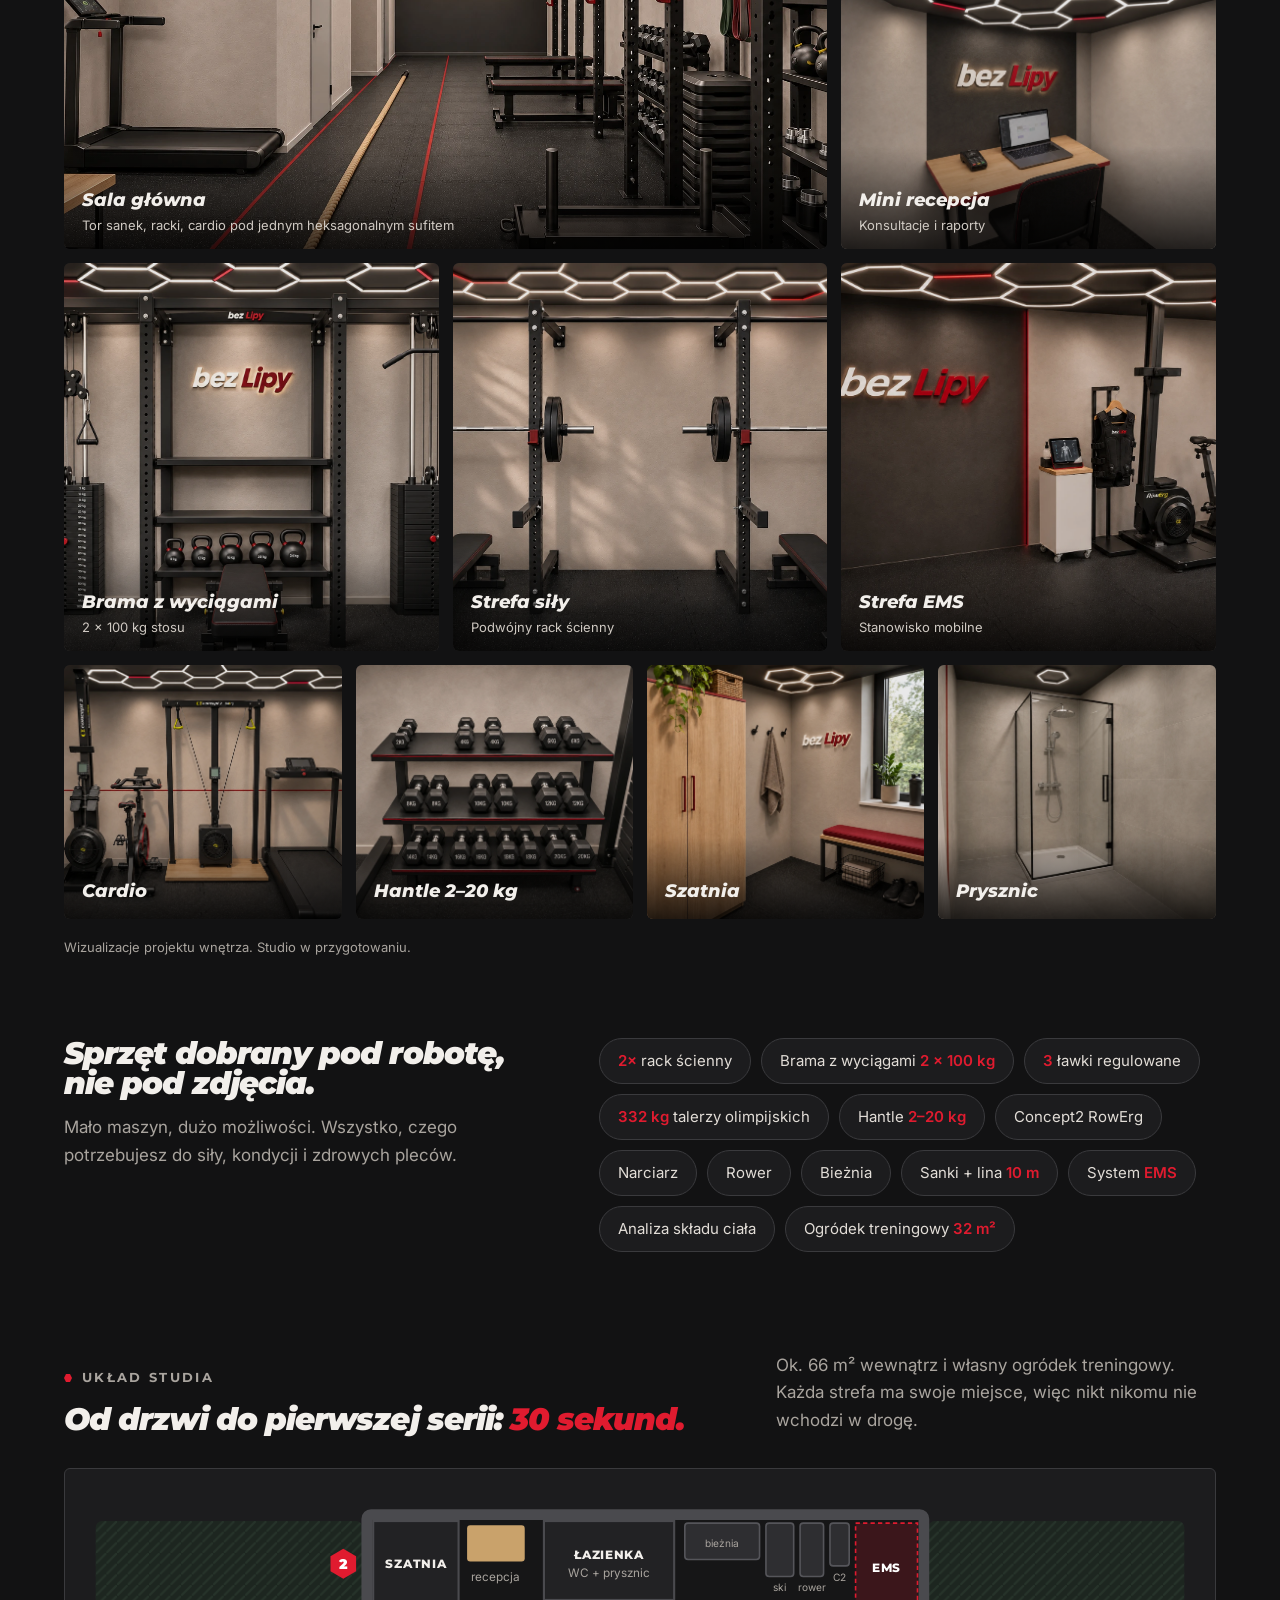
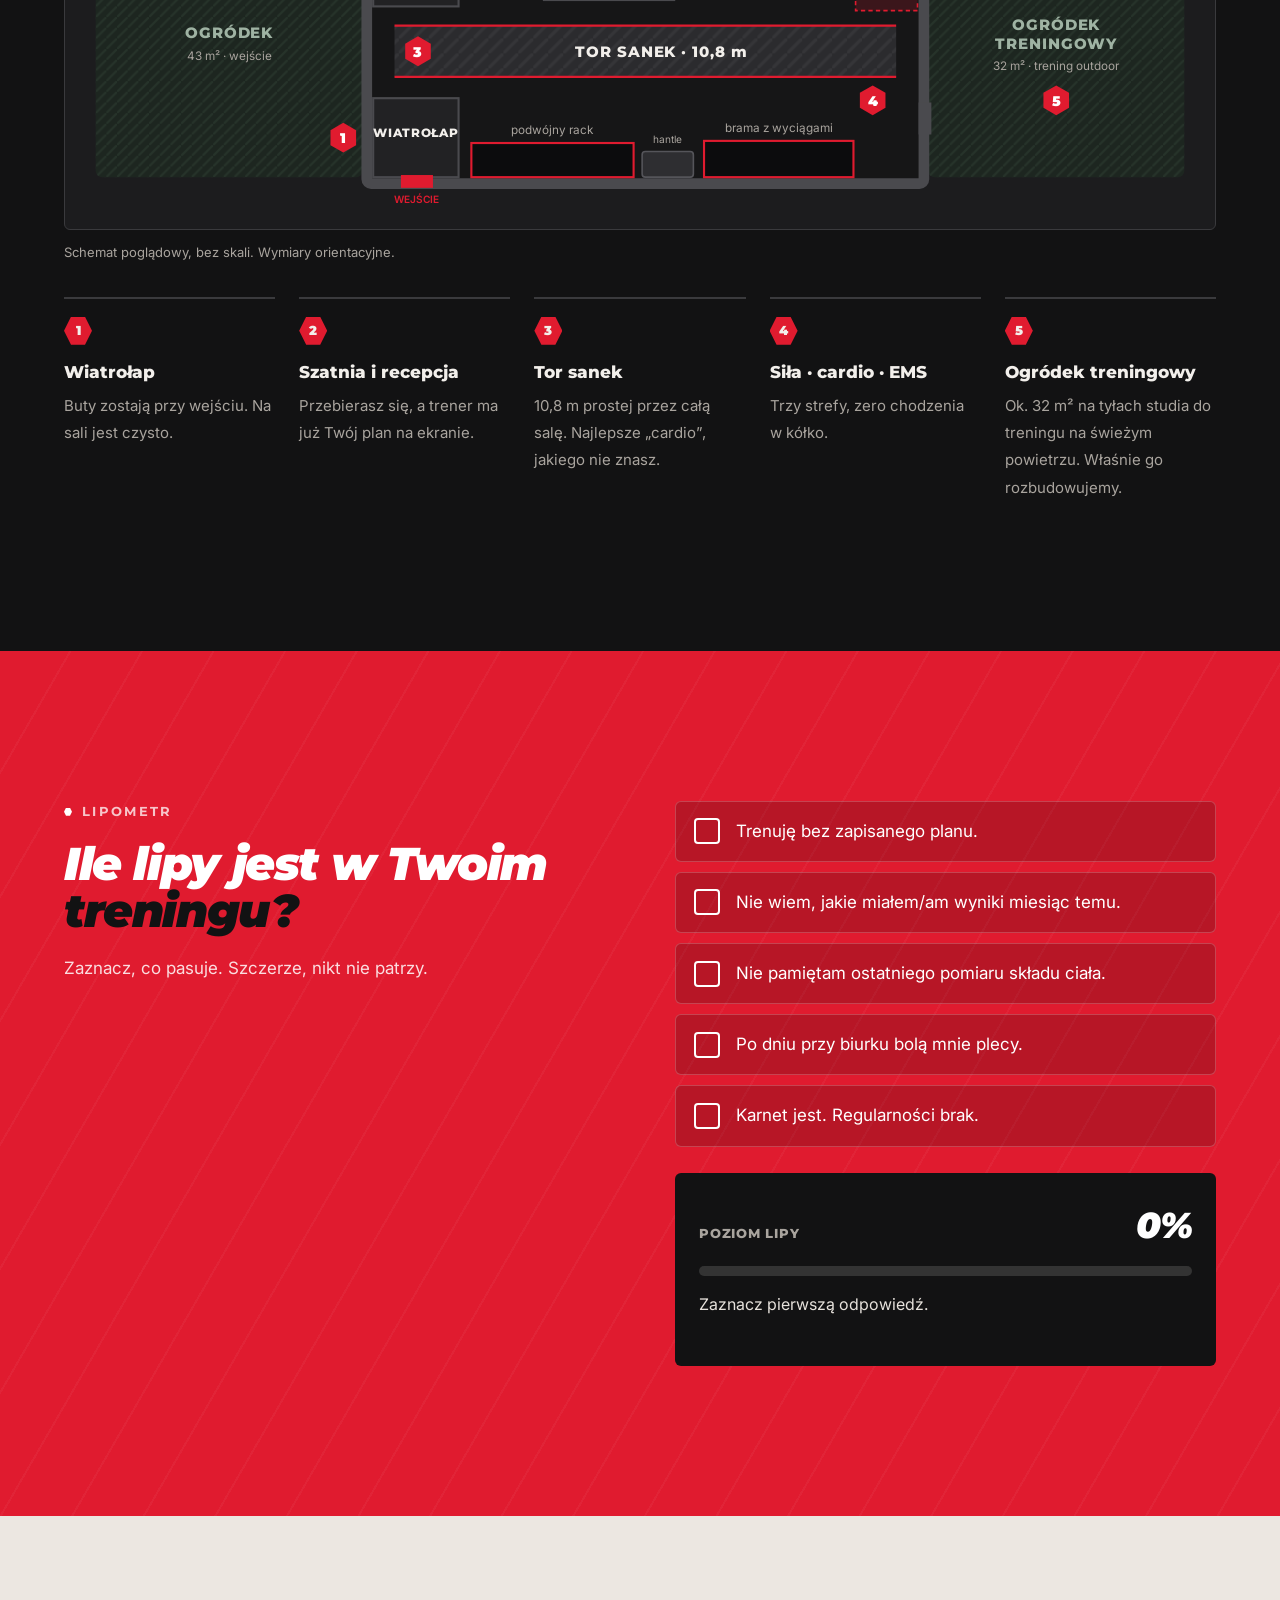
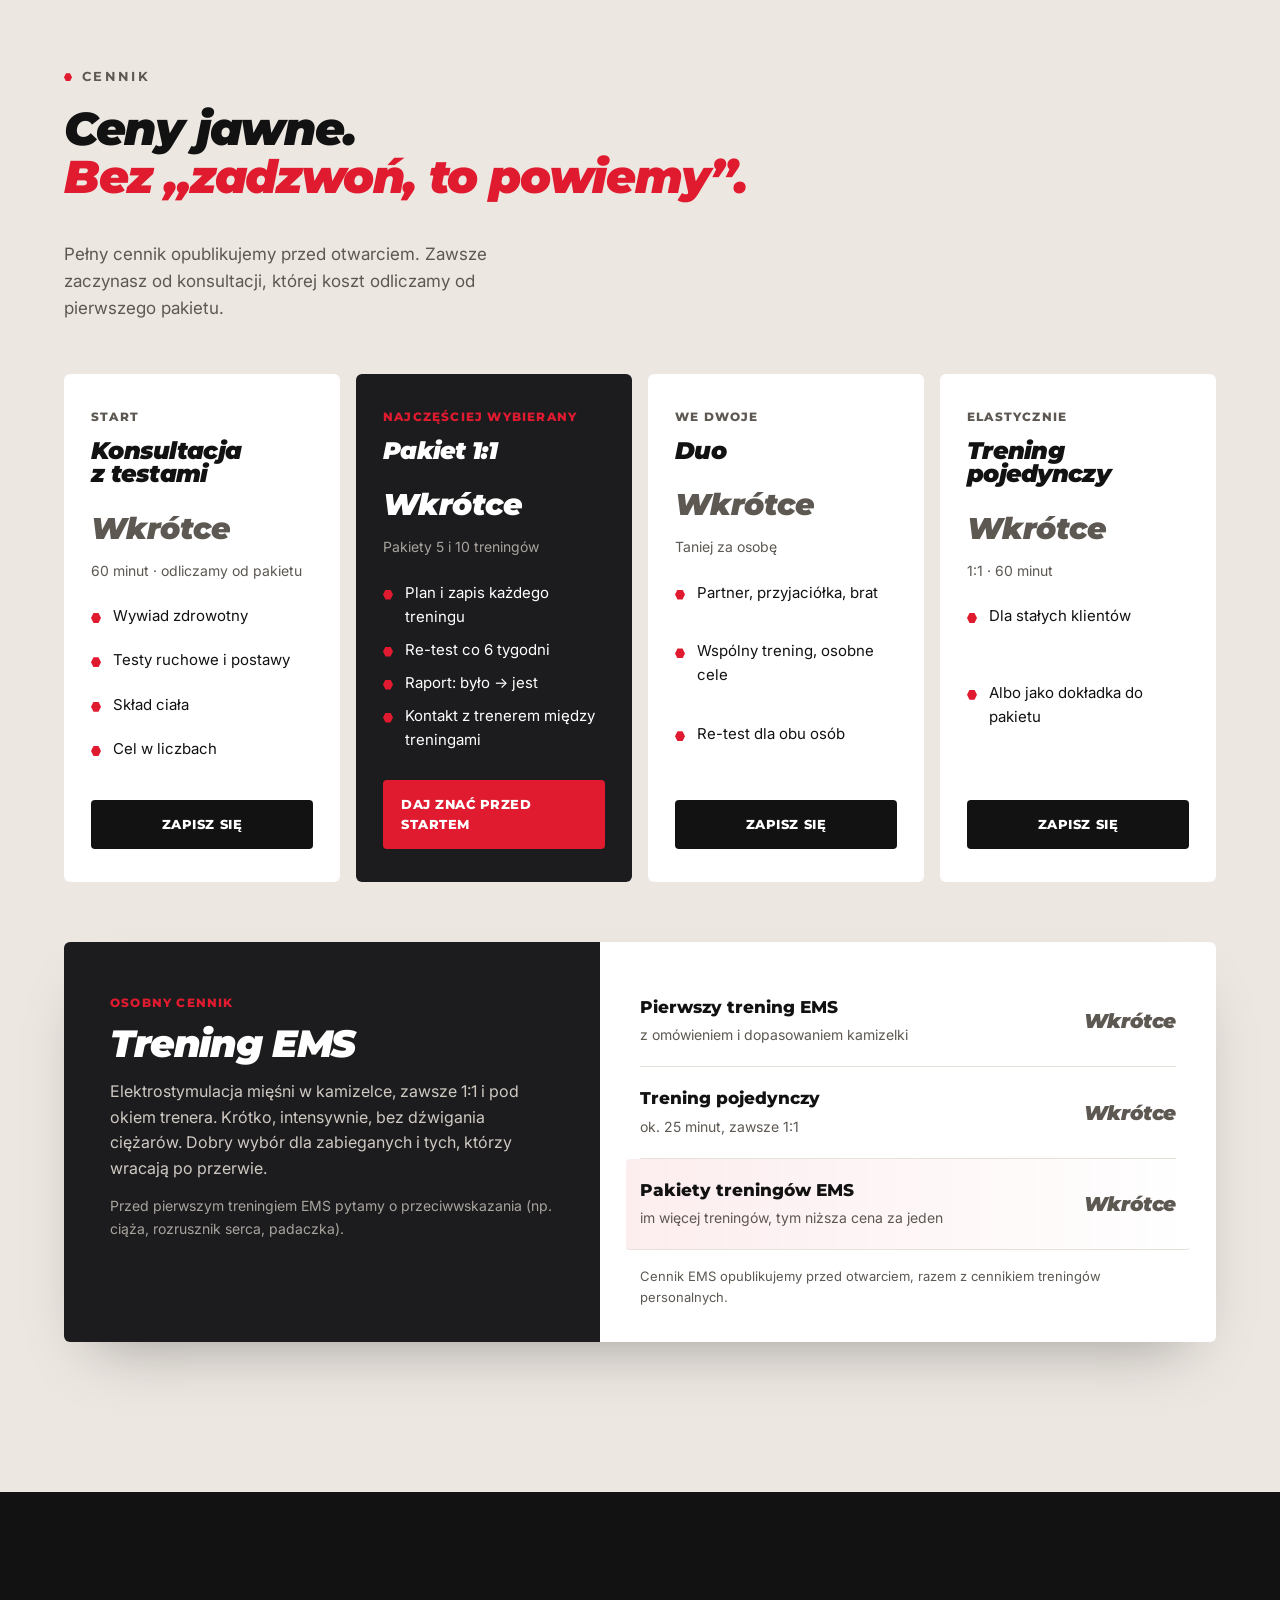
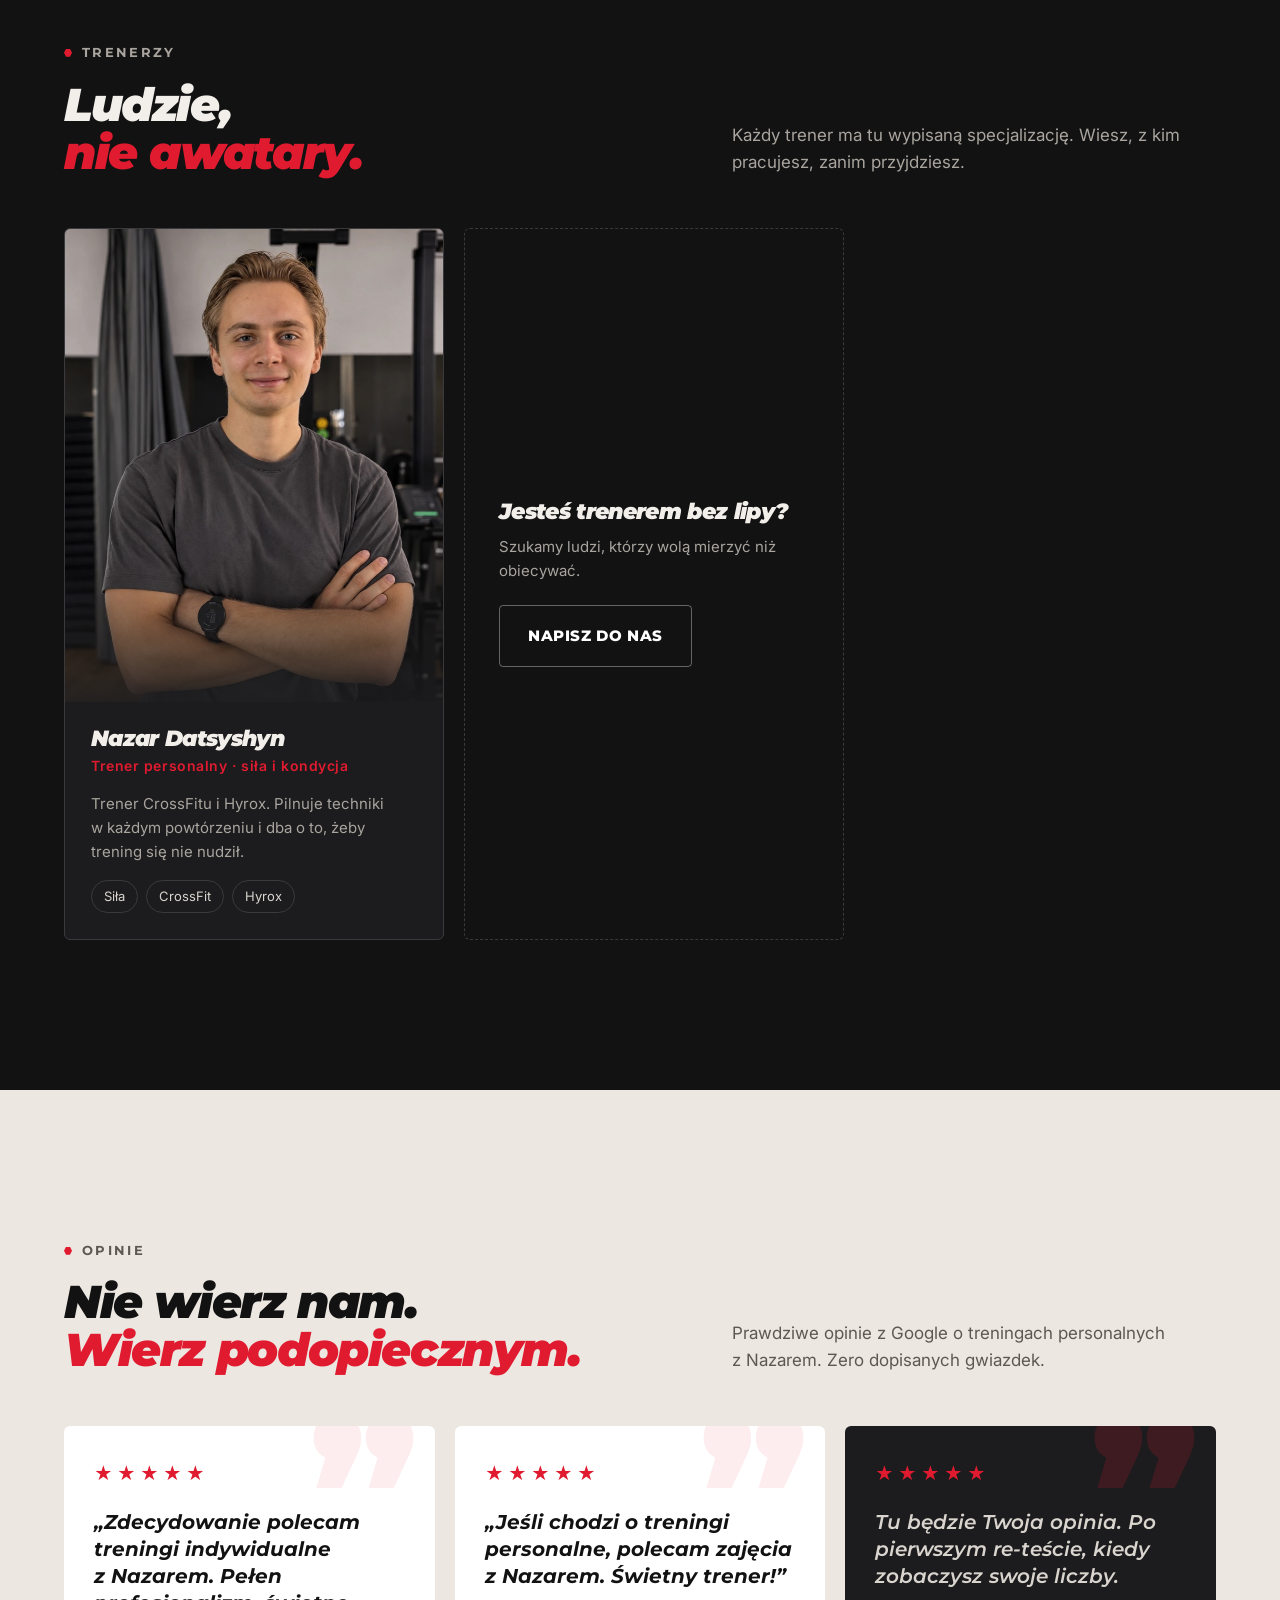
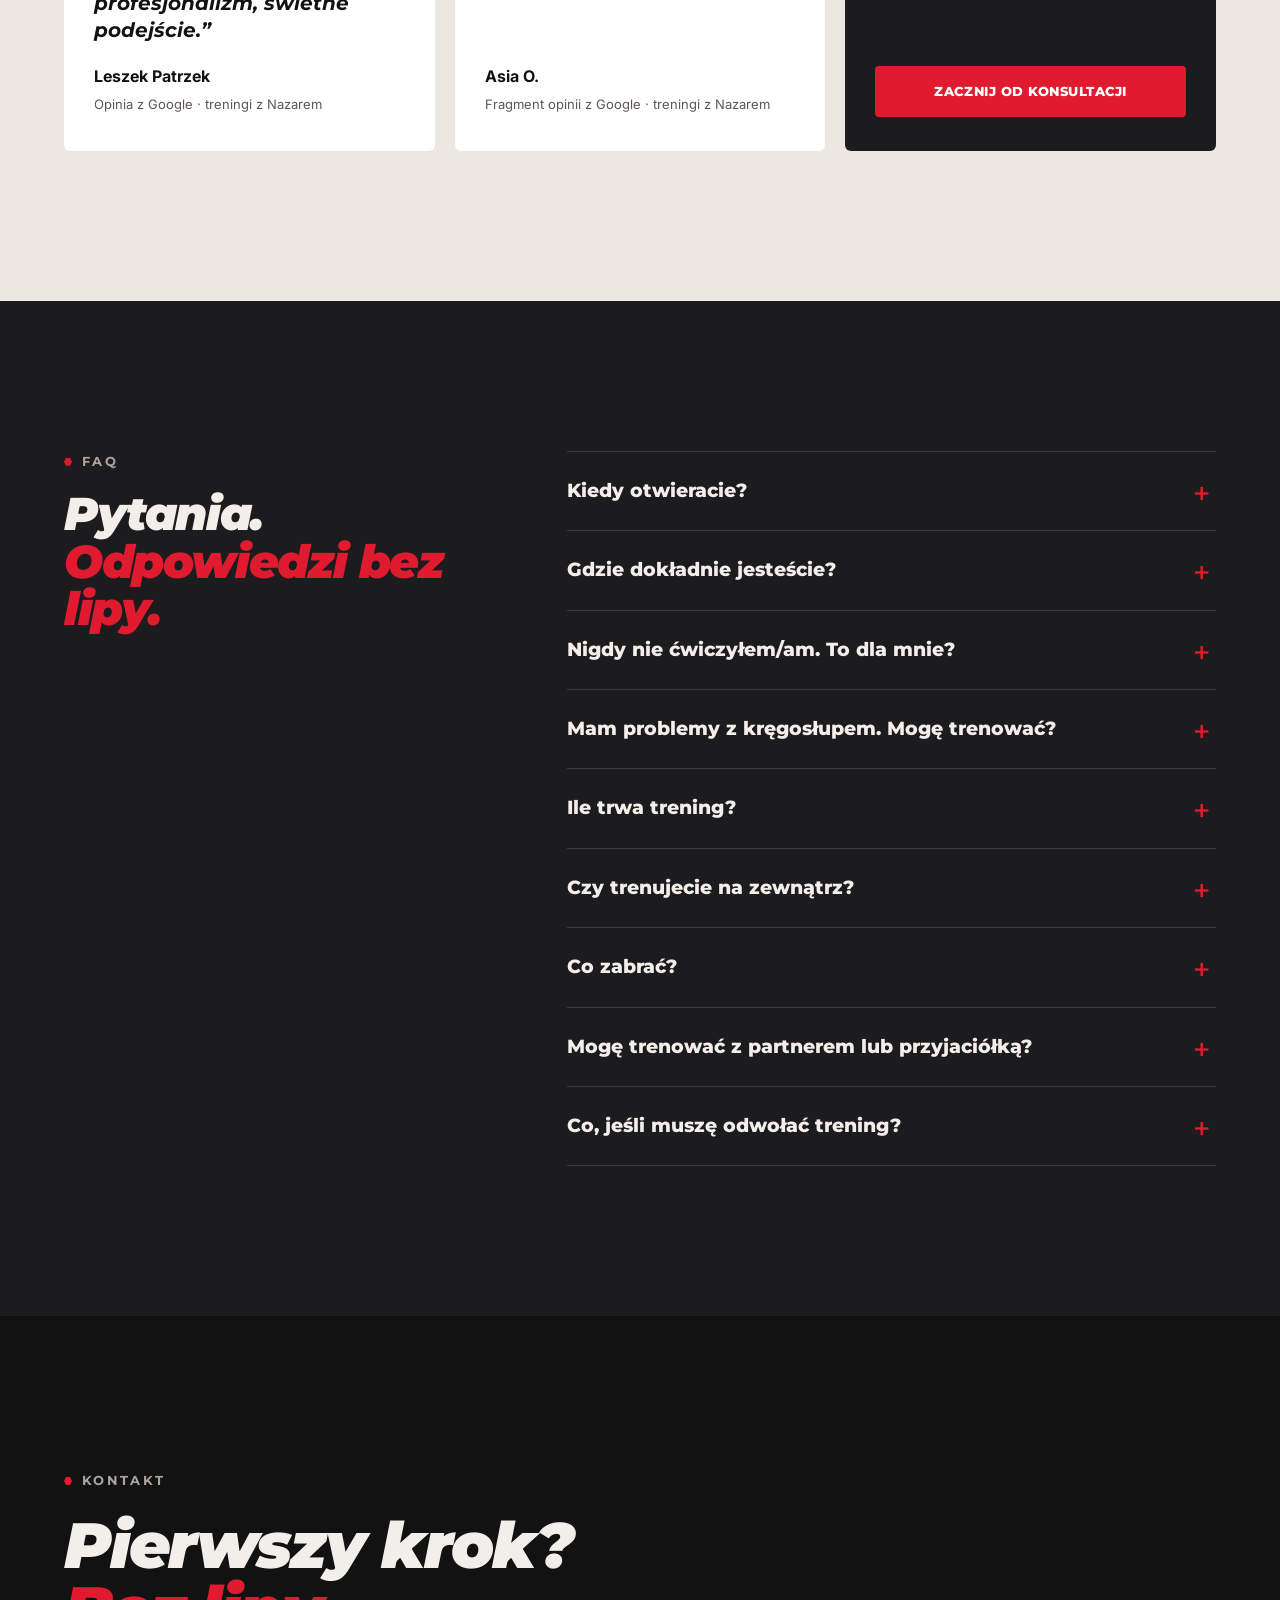
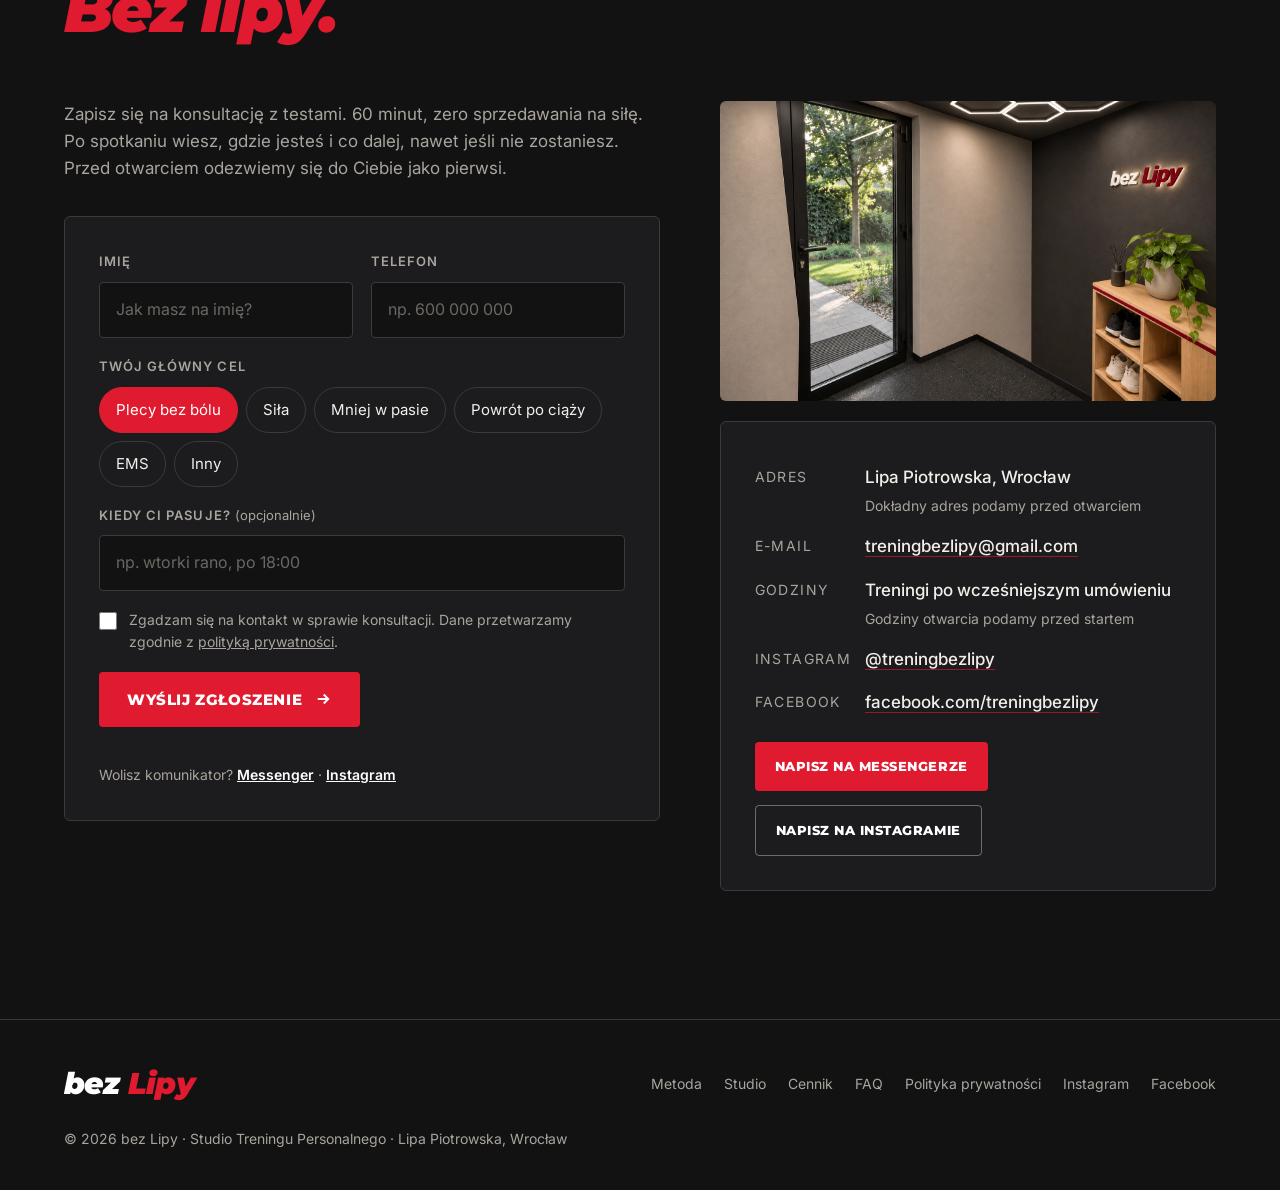
==== commit efd9e867: "Dopracowanie strony: kontakt, formularz, EMS, FAQ, polityka prywatnosci, 404, SEO Co-Authored-By: Cl" ====
--- a/index.html
+++ b/index.html
@@ -27,7 +27,7 @@
 <link rel="icon" type="image/png" sizes="512x512" href="/img/icon-512.png">
 <link rel="icon" href="data:image/svg+xml,%3Csvg xmlns='http://www.w3.org/2000/svg' viewBox='0 0 100 100'%3E%3Cpolygon points='25,5 75,5 100,50 75,95 25,95 0,50' fill='%23e01b2f'/%3E%3Ctext x='50' y='66' font-family='Arial' font-weight='900' font-style='italic' font-size='46' fill='white' text-anchor='middle'%3EbL%3C/text%3E%3C/svg%3E">
 <script type="application/ld+json">
-{"@context":"https://schema.org","@type":"ExerciseGym","name":"bez Lipy · Studio Treningu Personalnego","description":"Kameralne studio treningu personalnego. Testy, plan, trening 1:1 i duo, pomiary co 6 tygodni.","address":{"@type":"PostalAddress","addressLocality":"Wrocław","addressRegion":"dolnośląskie","addressCountry":"PL","streetAddress":"[uzupełnij]"},"areaServed":["Wrocław","Lipa Piotrowska","Psie Pole","Kiełczów","Długołęka","Zakrzów"],"priceRange":"$$","url":"https://treningbezlipy.pl/","email":"treningbezlipy@gmail.com","sameAs":["https://www.instagram.com/treningbezlipy/","https://www.facebook.com/treningbezlipy"]}
+{"@context":"https://schema.org","@type":"ExerciseGym","name":"bez Lipy · Studio Treningu Personalnego","description":"Kameralne studio treningu personalnego. Testy, plan, trening 1:1 i duo, pomiary co 6 tygodni.","address":{"@type":"PostalAddress","addressLocality":"Wrocław","addressRegion":"dolnośląskie","addressCountry":"PL"},"areaServed":["Wrocław","Lipa Piotrowska","Psie Pole","Kiełczów","Długołęka","Zakrzów"],"priceRange":"$$","url":"https://treningbezlipy.pl/","email":"treningbezlipy@gmail.com","sameAs":["https://www.instagram.com/treningbezlipy/","https://www.facebook.com/treningbezlipy"]}
 </script>
 <link rel="preconnect" href="https://fonts.googleapis.com">
 <link rel="preconnect" href="https://fonts.gstatic.com" crossorigin>
@@ -65,7 +65,7 @@
 
 /* NAV */
 .nav{position:fixed;inset:0 0 auto 0;z-index:50;transition:background .3s,backdrop-filter .3s,border-color .3s;border-bottom:1px solid transparent}
-.nav.scrolled{background:rgba(18,18,19,.82);backdrop-filter:blur(14px);border-color:var(--line)}
+.nav.scrolled{background:rgba(18,18,19,.96);backdrop-filter:blur(14px);border-color:var(--line)}
 .nav .wrap{display:flex;align-items:center;justify-content:space-between;height:76px}
 .nav .logo{font-size:28px}
 .nav ul{display:flex;gap:30px;list-style:none;align-items:center}
@@ -282,6 +282,7 @@
 .ems-row.best{background:linear-gradient(90deg,rgba(224,27,47,.08),transparent);margin:0 -14px;padding:18px 14px;border-radius:4px}
 .ems-row.best .ems-p{color:var(--red)}
 .ems-row.first .ems-p{color:var(--red)}
+.ems-p.soon,.ems-row.best .ems-p.soon,.ems-row.first .ems-p.soon{font-size:20px;color:var(--muted-dark)}
 .ems-foot{font-size:13px;color:var(--muted-dark);margin-top:16px}
 @media(max-width:900px){.ems{grid-template-columns:1fr}}
 .draft{display:inline-block;background:#fff3c4;color:#6b5300;font-size:12px;font-weight:600;padding:5px 10px;border-radius:4px;margin-top:22px}
@@ -358,6 +359,8 @@
 .contact-card .ctas{margin-top:26px}
 .contact-card .ctas .btn{padding:14px 20px;font-size:13px}
 .contact-card a.fill{text-decoration:none}
+.muted-s{display:block;font-size:14px;font-weight:400;color:var(--muted);margin-top:4px}
+.f-alt{font-size:14px;color:var(--muted);margin:0}.f-alt a{color:#fff;font-weight:600}
 .contact-card dd a{text-decoration:none;border-bottom:1px solid rgba(224,27,47,.6)}.contact-card dd a:hover{color:var(--red)}
 .form{margin-top:34px;display:grid;gap:18px;background:var(--graphite);border:1px solid var(--line);border-radius:6px;padding:clamp(22px,3vw,34px)}
 .f-row{display:grid;grid-template-columns:1fr 1fr;gap:18px}
@@ -381,7 +384,7 @@
 .form .btn{justify-self:start}
 .f-msg{font-size:15px;min-height:1px}
 .f-msg.ok{color:#8fe3a5}.f-msg.bad{color:#ff8a96}
-@media(max-width:560px){.f-row{grid-template-columns:1fr}.form .btn{justify-self:stretch;justify-content:center;white-space:nowrap;padding:18px 16px;font-size:14px}.coach .ph{aspect-ratio:1/1}.contact-card .ctas{flex-direction:column}.contact-card .ctas .btn{justify-content:center}.contact-card dl{grid-template-columns:84px 1fr}.contact .entrance{height:220px}}
+@media(max-width:560px){.f-row{grid-template-columns:1fr}.form .btn{justify-self:stretch;justify-content:center;white-space:nowrap;padding:18px 16px;font-size:14px}.coach .ph{aspect-ratio:1/1}.contact-card .ctas{flex-direction:column}.contact-card .ctas .btn{justify-content:center}.contact-card dl{grid-template-columns:1fr;row-gap:2px}.contact-card dt{font-size:12px;padding-top:12px}.contact-card dd{word-break:break-word}.contact .entrance{height:220px}}
 .f-links{display:flex;gap:22px;flex-wrap:wrap}
 .f-links a{text-decoration:none;color:var(--muted)}.f-links a:hover{color:#fff}
 .m-cta{display:none}
@@ -701,15 +704,12 @@
         <h3>Trening EMS</h3>
         <p>Elektrostymulacja mięśni w&nbsp;kamizelce, zawsze 1:1 i&nbsp;pod okiem trenera. Krótko, intensywnie, bez dźwigania ciężarów. Dobry wybór dla zabieganych i&nbsp;tych, którzy wracają po przerwie.</p>
         <p class="ems-note">Przed pierwszym treningiem EMS pytamy o&nbsp;przeciwwskazania (np. ciąża, rozrusznik serca, padaczka).</p>
-        <span class="draft">Propozycja cen, do potwierdzenia</span>
       </div>
       <div class="ems-table rv">
-        <div class="ems-row first"><div><b>Pierwszy trening EMS</b><span>z&nbsp;omówieniem i&nbsp;dopasowaniem kamizelki</span></div><div class="ems-p">79&nbsp;zł</div></div>
-        <div class="ems-row"><div><b>Trening pojedynczy</b><span>ok. 25 minut</span></div><div class="ems-p">129&nbsp;zł</div></div>
-        <div class="ems-row"><div><b>Pakiet 4 treningi</b><span>110&nbsp;zł za trening · ważny 5 tygodni</span></div><div class="ems-p">440&nbsp;zł</div></div>
-        <div class="ems-row best"><div><b>Pakiet 8 treningów</b><span>100&nbsp;zł za trening · ważny 10 tygodni</span></div><div class="ems-p">800&nbsp;zł</div></div>
-        <div class="ems-row"><div><b>Pakiet 12 treningów</b><span>90&nbsp;zł za trening · ważny 14 tygodni</span></div><div class="ems-p">1080&nbsp;zł</div></div>
-        <p class="ems-foot">Bielizna treningowa do EMS w&nbsp;cenie.</p>
+        <div class="ems-row first"><div><b>Pierwszy trening EMS</b><span>z&nbsp;omówieniem i&nbsp;dopasowaniem kamizelki</span></div><div class="ems-p soon">Wkrótce</div></div>
+        <div class="ems-row"><div><b>Trening pojedynczy</b><span>ok. 25 minut, zawsze 1:1</span></div><div class="ems-p soon">Wkrótce</div></div>
+        <div class="ems-row best"><div><b>Pakiety treningów EMS</b><span>im więcej treningów, tym niższa cena za jeden</span></div><div class="ems-p soon">Wkrótce</div></div>
+        <p class="ems-foot">Cennik EMS opublikujemy przed otwarciem, razem z&nbsp;cennikiem treningów personalnych.</p>
       </div>
     </div>
   </div>
@@ -746,7 +746,7 @@
         <div class="eyebrow rv"><span class="dot"></span>Opinie</div>
         <h2 class="rv" style="margin-top:18px">Nie wierz nam.<br><em>Wierz podopiecznym.</em></h2>
       </div>
-      <p class="lead rv">Prawdziwe opinie z&nbsp;Google o&nbsp;treningach personalnych z&nbsp;naszymi trenerami. Zero dopisanych gwiazdek.</p>
+      <p class="lead rv">Prawdziwe opinie z&nbsp;Google o&nbsp;treningach personalnych z&nbsp;Nazarem. Zero dopisanych gwiazdek.</p>
     </div>
     <div class="quotes">
       <figure class="quote rv">
@@ -776,13 +776,15 @@
       <h2 class="rv" style="margin-top:18px">Pytania.<br><em>Odpowiedzi bez lipy.</em></h2>
     </div>
     <div class="rv">
+      <details><summary>Kiedy otwieracie?</summary><p>Już niedługo. Kończymy urządzanie studia. Zostaw kontakt w&nbsp;formularzu poniżej albo napisz do nas na Instagramie lub Facebooku, a&nbsp;odezwiemy się z&nbsp;terminem otwarcia przed wszystkimi.</p></details>
+      <details><summary>Gdzie dokładnie jesteście?</summary><p>Na Lipie Piotrowskiej we Wrocławiu, kilka minut od Psiego Pola, Zakrzowa i&nbsp;Kiełczowa. Dokładny adres i&nbsp;wskazówki dojazdu podamy przed otwarciem.</p></details>
       <details><summary>Nigdy nie ćwiczyłem/am. To dla mnie?</summary><p>Tak. Właśnie dlatego zaczynamy od testów, a&nbsp;nie od ciężarów. Plan dopasowujemy do punktu, w&nbsp;którym jesteś dziś.</p></details>
       <details><summary>Mam problemy z&nbsp;kręgosłupem. Mogę trenować?</summary><p>W&nbsp;większości przypadków tak, a&nbsp;często właśnie trzeba. Na konsultacji pytamy o&nbsp;diagnozy i&nbsp;zalecenia. Jeśli trzeba, najpierw odsyłamy do fizjoterapeuty. Bez lipy.</p></details>
       <details><summary>Ile trwa trening?</summary><p>Trening personalny trwa 60 minut, a&nbsp;trening EMS ok. 25 minut.</p></details>
       <details><summary>Czy trenujecie na zewnątrz?</summary><p>Tak. Na tyłach studia mamy własny ogródek treningowy, w&nbsp;którym trenujemy w&nbsp;sezonie, i&nbsp;stale go rozbudowujemy.</p></details>
       <details><summary>Co zabrać?</summary><p>Strój, czyste buty na zmianę i&nbsp;wodę. Szatnia i&nbsp;prysznic są na miejscu.</p></details>
       <details><summary>Mogę trenować z&nbsp;partnerem lub przyjaciółką?</summary><p>Tak, w&nbsp;formacie duo. Trenujecie razem, ale każde z&nbsp;Was ma swój plan i&nbsp;swoje pomiary.</p></details>
-      <details><summary>Co, jeśli muszę odwołać trening?</summary><p><span class="fill">[Zasady odwoływania do ustalenia, np. bezpłatnie do 24 h przed treningiem.]</span></p></details>
+      <details><summary>Co, jeśli muszę odwołać trening?</summary><p>Życie się zdarza. Jasne zasady odwoływania i&nbsp;przekładania treningów dostaniesz przed zakupem pakietu, czarno na białym, bez drobnego druczku.</p></details>
     </div>
   </div>
 </section>
@@ -794,7 +796,7 @@
     <h2 class="big rv" style="margin-top:22px">Pierwszy krok?<br><em>Bez lipy.</em></h2>
     <div class="contact-grid">
       <div class="rv">
-        <p class="lead">Umów konsultację z&nbsp;testami. 60 minut, zero sprzedawania na siłę. Po spotkaniu wiesz, gdzie jesteś i&nbsp;co dalej, nawet jeśli nie zostaniesz.</p>
+        <p class="lead">Zapisz się na konsultację z&nbsp;testami. 60 minut, zero sprzedawania na siłę. Po spotkaniu wiesz, gdzie jesteś i&nbsp;co dalej, nawet jeśli nie zostaniesz. Przed otwarciem odezwiemy się do Ciebie jako pierwsi.</p>
         <form class="form" id="form" novalidate>
           <div class="f-row">
             <label class="f"><span>Imię</span><input name="imie" autocomplete="given-name" required placeholder="Jak masz na imię?"></label>
@@ -812,26 +814,26 @@
             </div>
           </fieldset>
           <label class="f"><span>Kiedy Ci pasuje? <i>(opcjonalnie)</i></span><input name="kiedy" placeholder="np. wtorki rano, po 18:00"></label>
-          <label class="consent"><input type="checkbox" name="zgoda" required><span>Zgadzam się na kontakt w&nbsp;sprawie konsultacji. Dane przetwarzamy zgodnie z&nbsp;<a href="#">polityką prywatności</a>.</span></label>
-          <button class="btn btn-red" type="submit">Oddzwońcie do mnie
+          <label class="consent"><input type="checkbox" name="zgoda" required><span>Zgadzam się na kontakt w&nbsp;sprawie konsultacji. Dane przetwarzamy zgodnie z&nbsp;<a href="/polityka-prywatnosci.html">polityką prywatności</a>.</span></label>
+          <button class="btn btn-red" type="submit">Wyślij zgłoszenie
             <svg viewBox="0 0 24 24" fill="none" stroke="currentColor" stroke-width="2.5"><path d="M5 12h14M13 6l6 6-6 6"/></svg></button>
           <p class="f-msg" id="fmsg" role="status"></p>
+          <p class="f-alt">Wolisz komunikator? <a href="https://m.me/treningbezlipy" target="_blank" rel="noopener">Messenger</a> · <a href="https://ig.me/m/treningbezlipy" target="_blank" rel="noopener">Instagram</a></p>
         </form>
       </div>
       <div class="rv contact-side">
         <div class="entrance"><img src="img/wiatrolap.webp" alt="Wejście do studia od strony ogródka" loading="lazy"></div>
         <div class="contact-card">
           <dl>
-            <dt>Adres</dt><dd>Lipa Piotrowska, Wrocław<br><span class="fill">ul. [uzupełnij]</span></dd>
-            <dt>Telefon</dt><dd><a href="#" class="fill">[uzupełnij]</a></dd>
+            <dt>Adres</dt><dd>Lipa Piotrowska, Wrocław<br><span class="muted-s">Dokładny adres podamy przed otwarciem</span></dd>
             <dt>E-mail</dt><dd><a href="mailto:treningbezlipy@gmail.com">treningbezlipy@gmail.com</a></dd>
-            <dt>Godziny</dt><dd class="fill">[np. pn–pt 6:30–21:00, sob 8:00–14:00]</dd>
+            <dt>Godziny</dt><dd>Treningi po wcześniejszym umówieniu<br><span class="muted-s">Godziny otwarcia podamy przed startem</span></dd>
             <dt>Instagram</dt><dd><a href="https://www.instagram.com/treningbezlipy/" target="_blank" rel="noopener">@treningbezlipy</a></dd>
             <dt>Facebook</dt><dd><a href="https://www.facebook.com/treningbezlipy" target="_blank" rel="noopener">facebook.com/treningbezlipy</a></dd>
           </dl>
           <div class="ctas">
-            <a href="#" class="btn btn-red">Rezerwacja online</a>
-            <a href="#" class="btn btn-ghost">Zadzwoń</a>
+            <a href="https://m.me/treningbezlipy" target="_blank" rel="noopener" class="btn btn-red">Napisz na Messengerze</a>
+            <a href="https://ig.me/m/treningbezlipy" target="_blank" rel="noopener" class="btn btn-ghost">Napisz na Instagramie</a>
           </div>
         </div>
       </div>
@@ -840,7 +842,7 @@
   <footer>
     <div class="wrap">
       <a href="#top" class="logo"><span class="b">bez</span> <span class="l">Lipy</span></a>
-      <nav class="f-links" aria-label="Stopka"><a href="#metoda">Metoda</a><a href="#studio">Studio</a><a href="#cennik">Cennik</a><a href="#faq">FAQ</a><a href="#">Polityka prywatności</a><a href="https://www.instagram.com/treningbezlipy/" target="_blank" rel="noopener">Instagram</a><a href="https://www.facebook.com/treningbezlipy" target="_blank" rel="noopener">Facebook</a></nav>
+      <nav class="f-links" aria-label="Stopka"><a href="#metoda">Metoda</a><a href="#studio">Studio</a><a href="#cennik">Cennik</a><a href="#faq">FAQ</a><a href="/polityka-prywatnosci.html">Polityka prywatności</a><a href="https://www.instagram.com/treningbezlipy/" target="_blank" rel="noopener">Instagram</a><a href="https://www.facebook.com/treningbezlipy" target="_blank" rel="noopener">Facebook</a></nav>
       <span>© 2026 bez Lipy · Studio Treningu Personalnego · Lipa Piotrowska, Wrocław</span>
     </div>
   </footer>
@@ -872,8 +874,9 @@
 const msgs=['Czysto. Zero lipy. Ale czy masz to na papierze? Sprawdźmy na konsultacji.','Lekka lipa. Jeden test i&nbsp;wiesz, na czym stoisz.','Lipa zaczyna kwitnąć. Czas na plan w&nbsp;liczbach.','Sporo lipy. Najwyższy czas na <a href="#kontakt">konsultację z&nbsp;testami</a>.','Lipa w&nbsp;pełnym rozkwicie. <a href="#kontakt">Umów konsultację</a>, zrobimy porządek.','100% lipy. Dobra wiadomość: od dziś może być 0. <a href="#kontakt">Zaczynamy?</a>'];
 boxes.forEach(b=>b.onchange=()=>{const n=boxes.filter(x=>x.checked).length,p=n*20;pct.textContent=p+'%';bar.style.width=p+'%';ver.innerHTML=msgs[n]});
 
-// FORM (podgląd: bez wysyłki, do podpięcia)
+// FORM: gotowa wiadomość e-mail do studia
 const form=document.getElementById('form'),fmsg=document.getElementById('fmsg');
+const celNames={plecy:'Plecy bez bólu',sila:'Siła',redukcja:'Mniej w pasie',ciaza:'Powrót po ciąży',ems:'EMS',inne:'Inny'};
 form.addEventListener('submit',e=>{
   e.preventDefault();let ok=true;
   const imie=form.imie,tel=form.tel,zg=form.zgoda;
@@ -882,7 +885,10 @@
   if(tel.value.replace(/\D/g,'').length<9){tel.classList.add('err');ok=false}
   if(!zg.checked){zg.closest('.consent').classList.add('err');ok=false}
   if(!ok){fmsg.className='f-msg bad';fmsg.textContent='Uzupełnij imię, telefon (min. 9 cyfr) i zaznacz zgodę.';return}
-  fmsg.className='f-msg ok';fmsg.textContent='Dzięki, '+imie.value.trim()+'! Oddzwonimy w ciągu 24 godzin. Bez lipy.';form.querySelector('button').disabled=true;
+  const cel=celNames[(form.querySelector('input[name=cel]:checked')||{}).value]||'';
+  const body='Cześć!\n\nChcę zapisać się na konsultację z testami.\n\nImię: '+imie.value.trim()+'\nTelefon: '+tel.value.trim()+'\nCel: '+cel+(form.kiedy.value.trim()?'\nKiedy mi pasuje: '+form.kiedy.value.trim():'')+'\n\nWysłane ze strony treningbezlipy.pl';
+  location.href='mailto:treningbezlipy@gmail.com?subject='+encodeURIComponent('Konsultacja: '+imie.value.trim())+'&body='+encodeURIComponent(body);
+  fmsg.className='f-msg ok';fmsg.innerHTML='Otwieramy Twoją pocztę z&nbsp;gotową wiadomością. Kliknij w&nbsp;niej „Wyślij”, a&nbsp;odezwiemy się w&nbsp;ciągu 24 godzin. Nie otworzyła się poczta? Napisz na <a href="https://m.me/treningbezlipy" target="_blank" rel="noopener">Messengerze</a> albo na <a href="mailto:treningbezlipy@gmail.com">treningbezlipy@gmail.com</a>.';
 });
 
 // MOBILE CTA
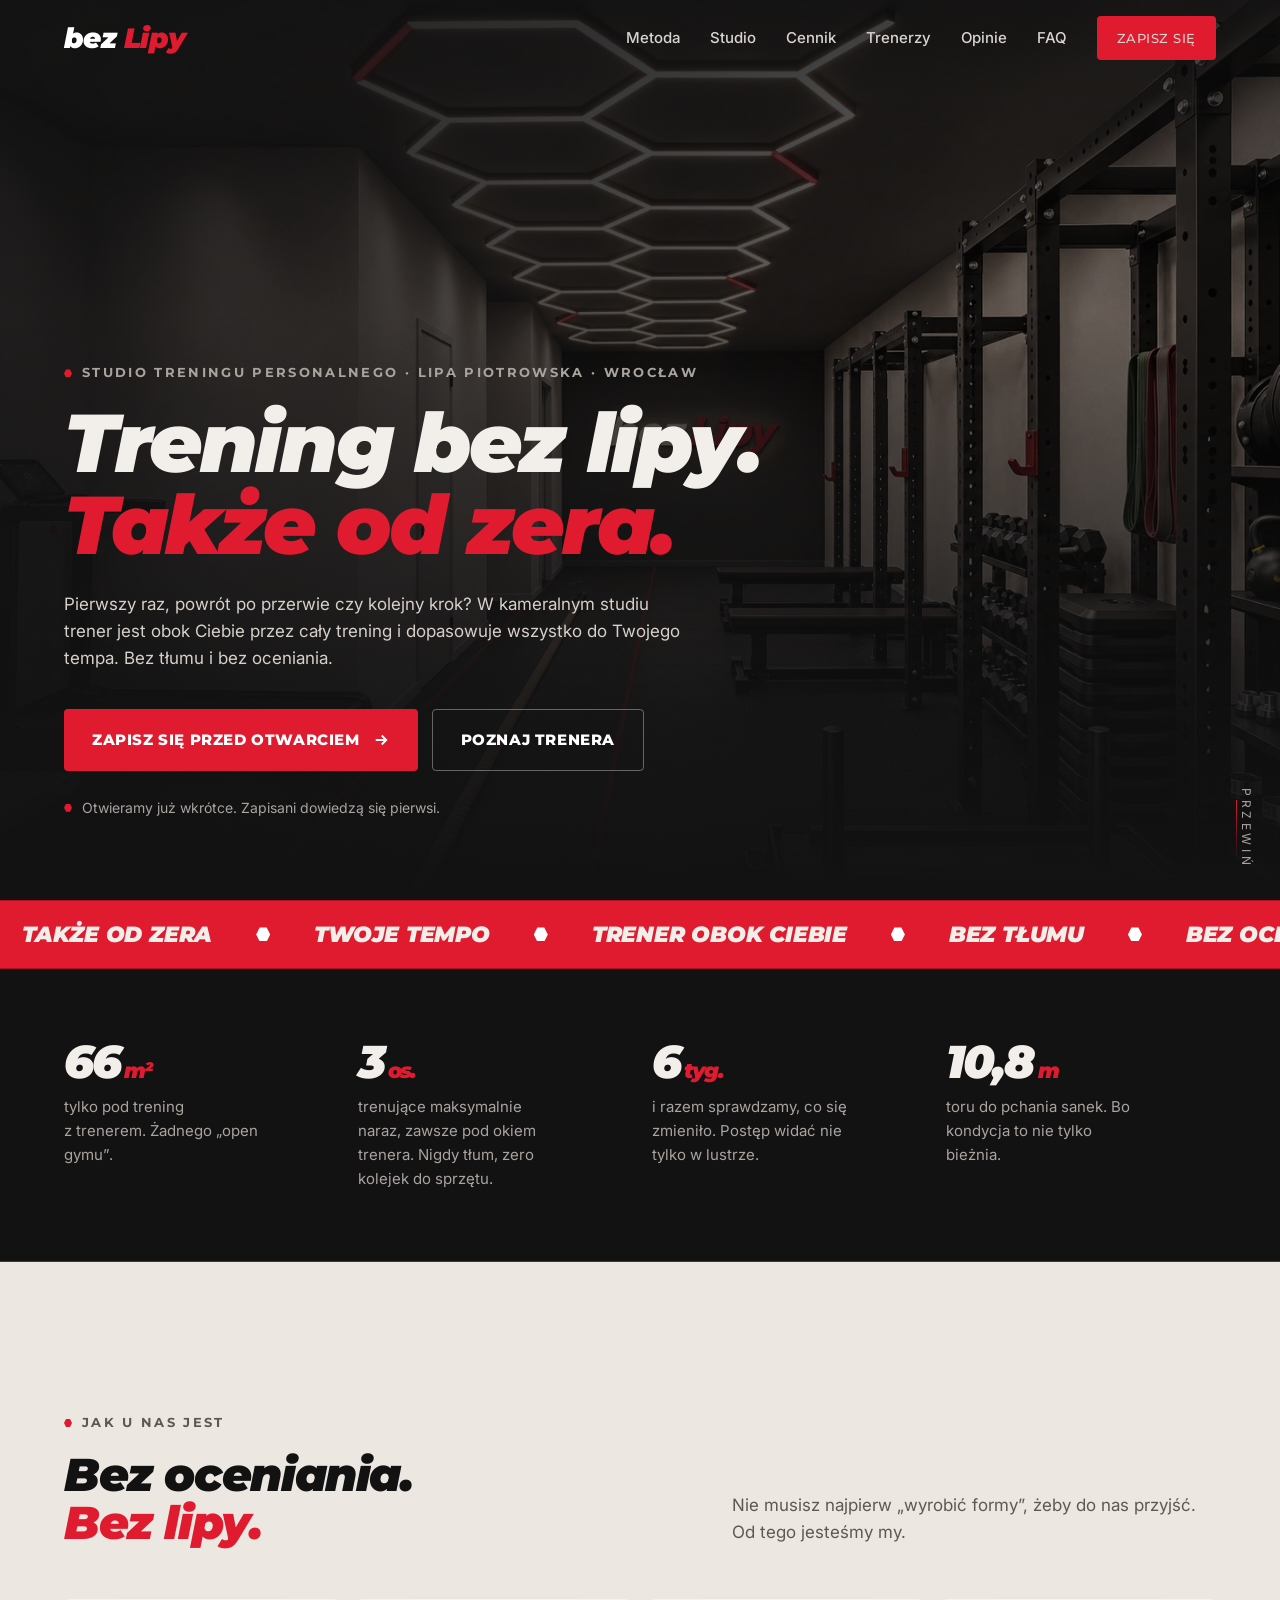
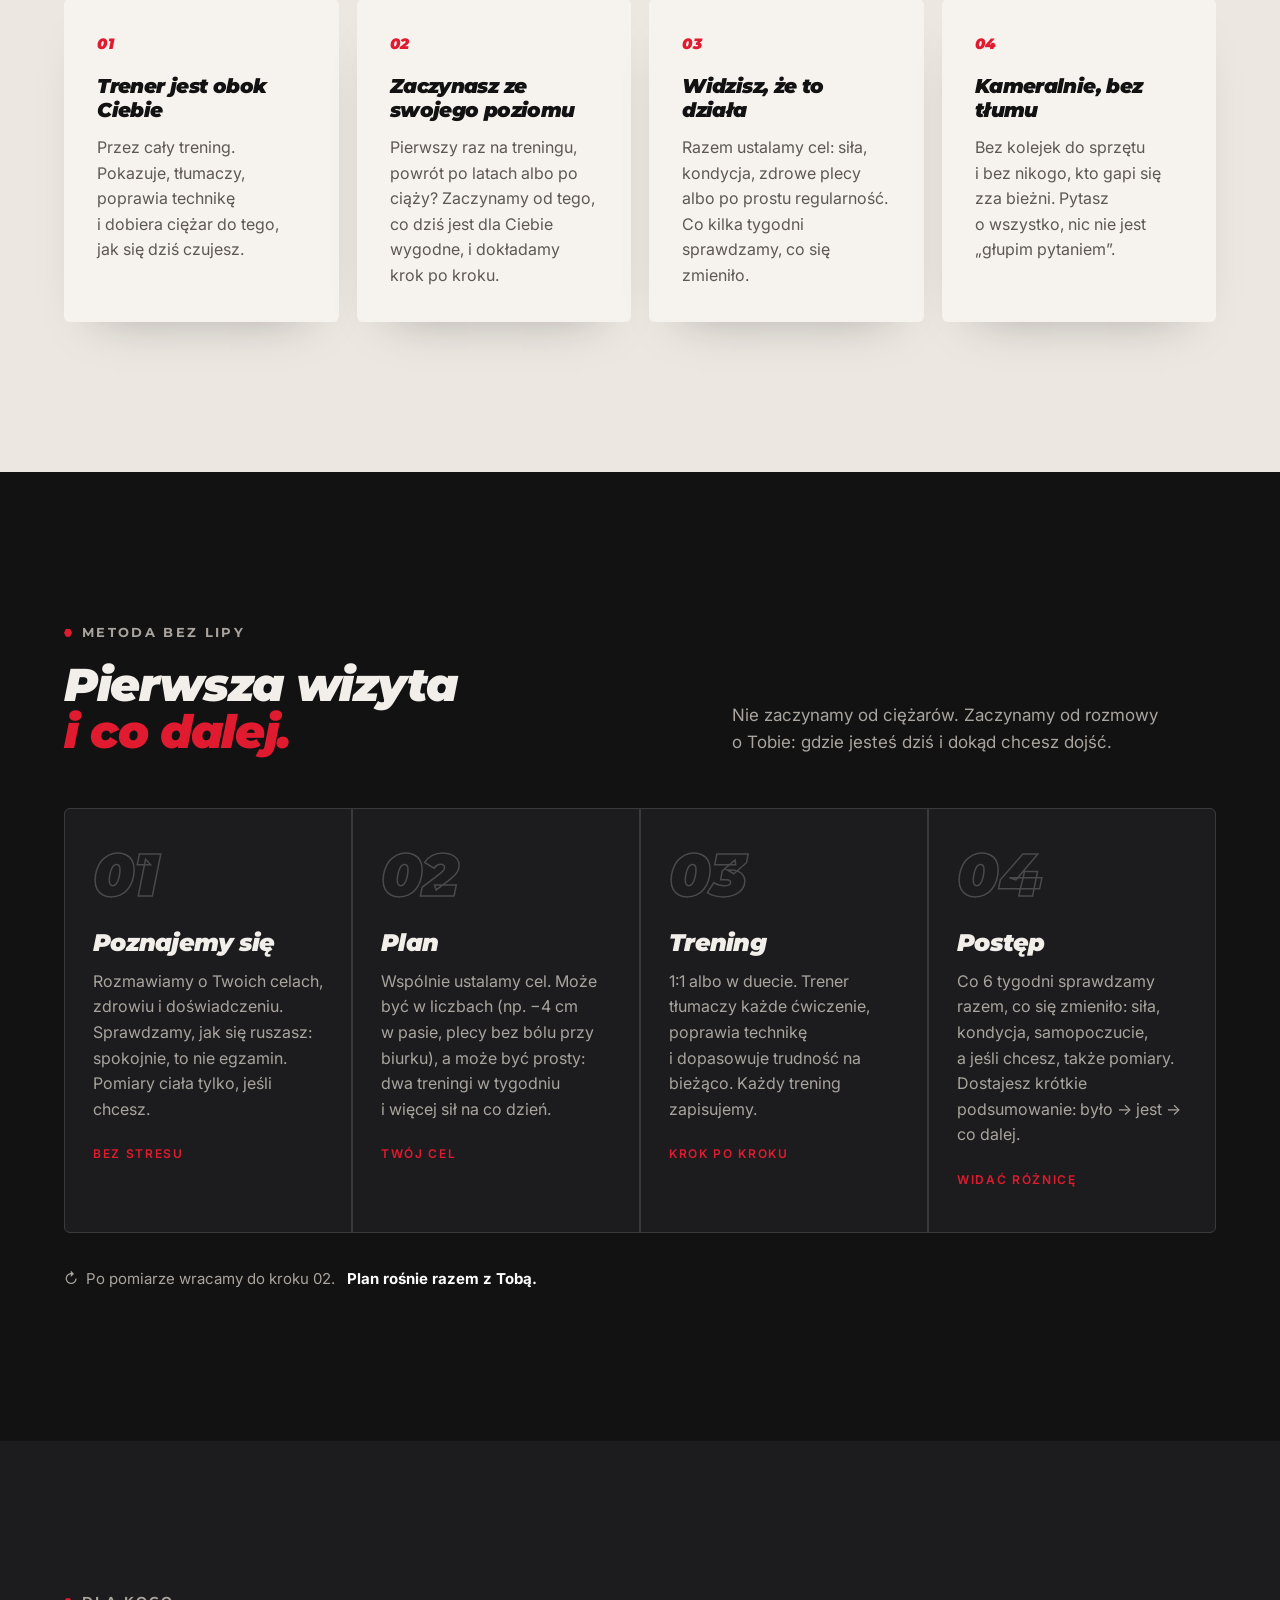
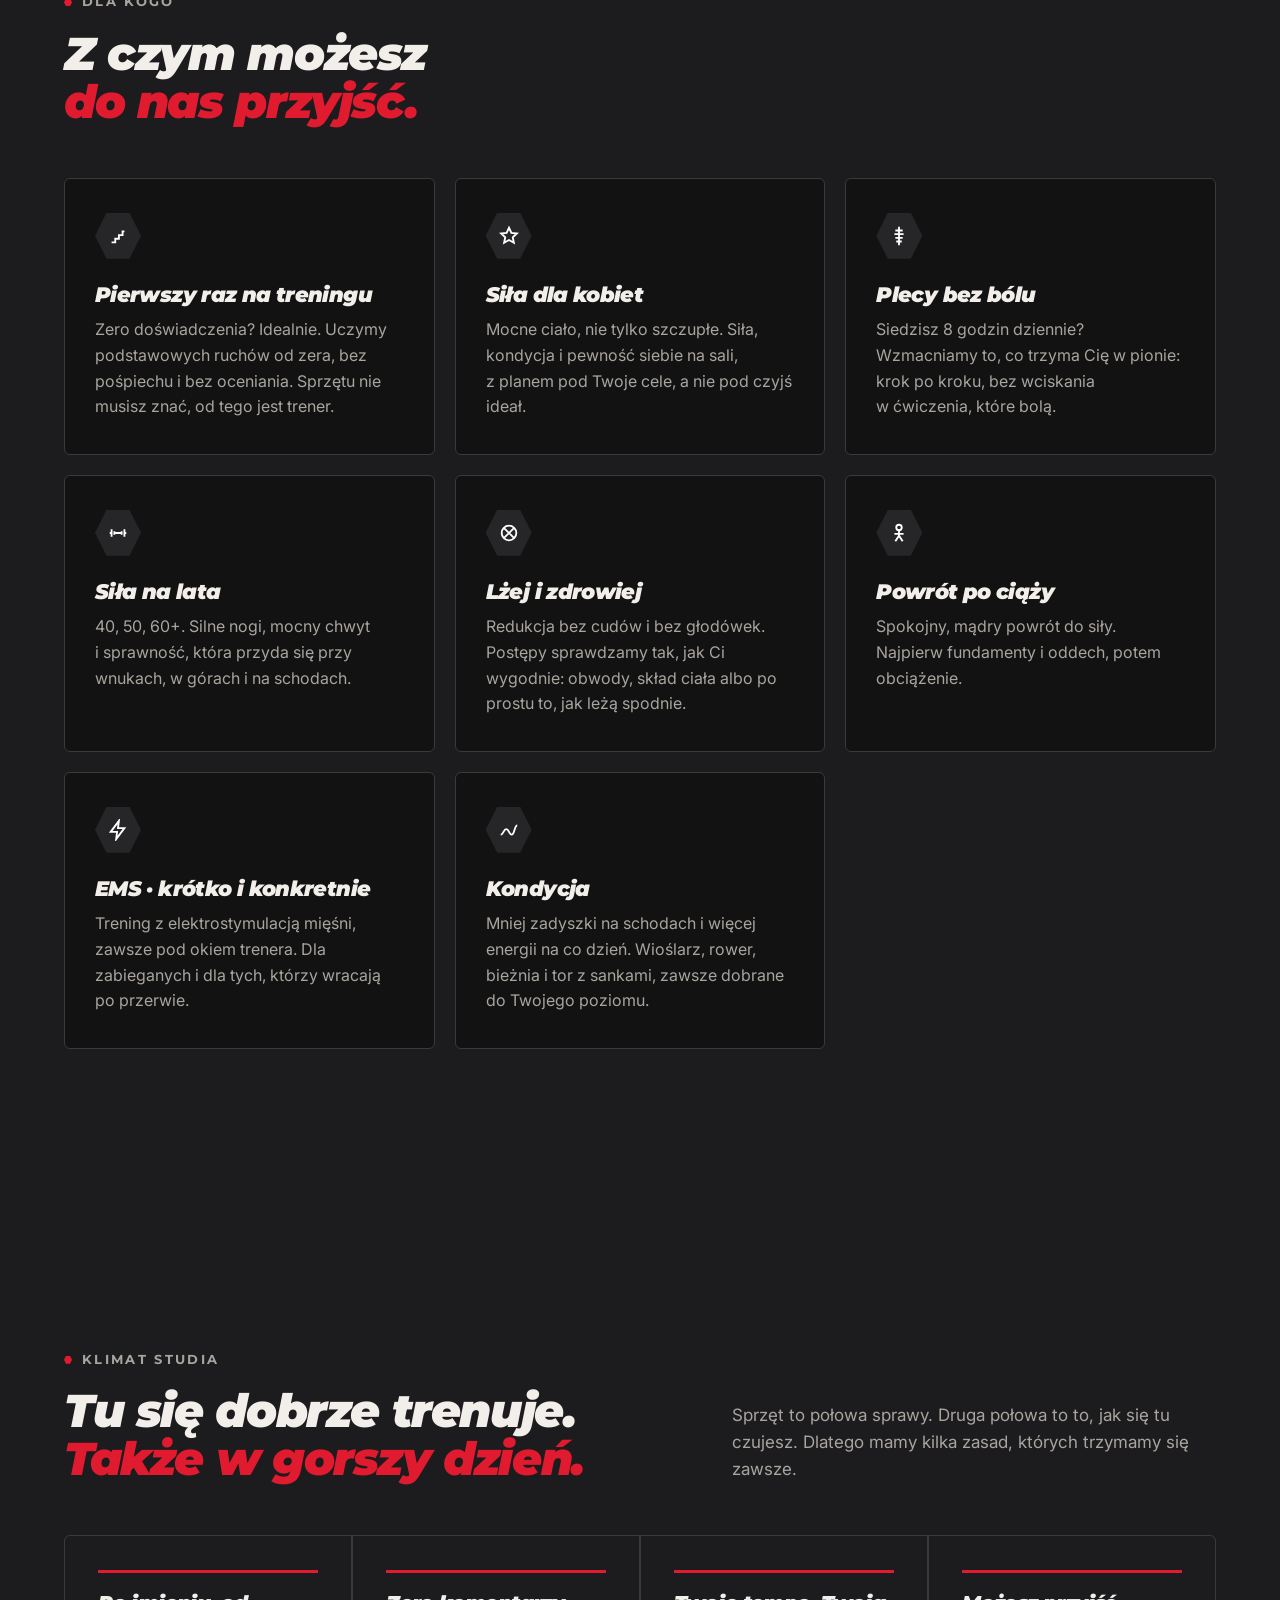
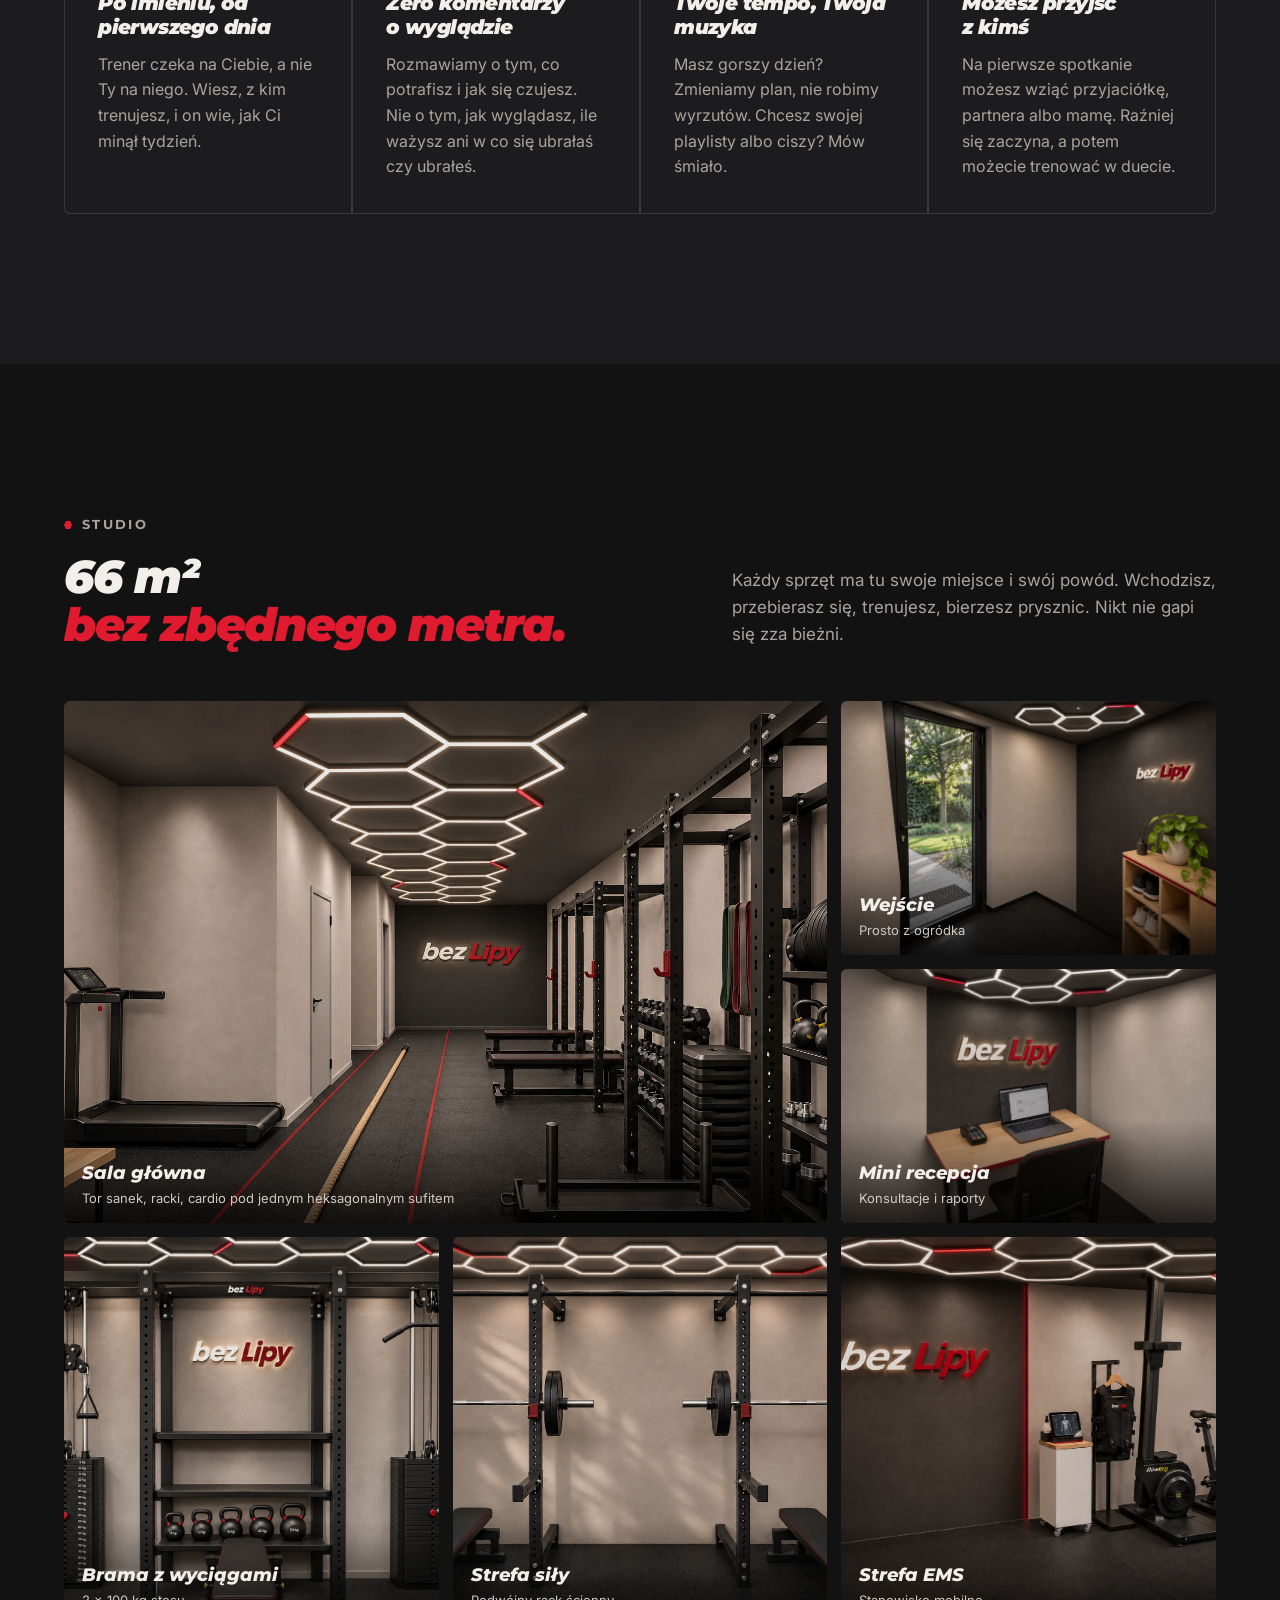
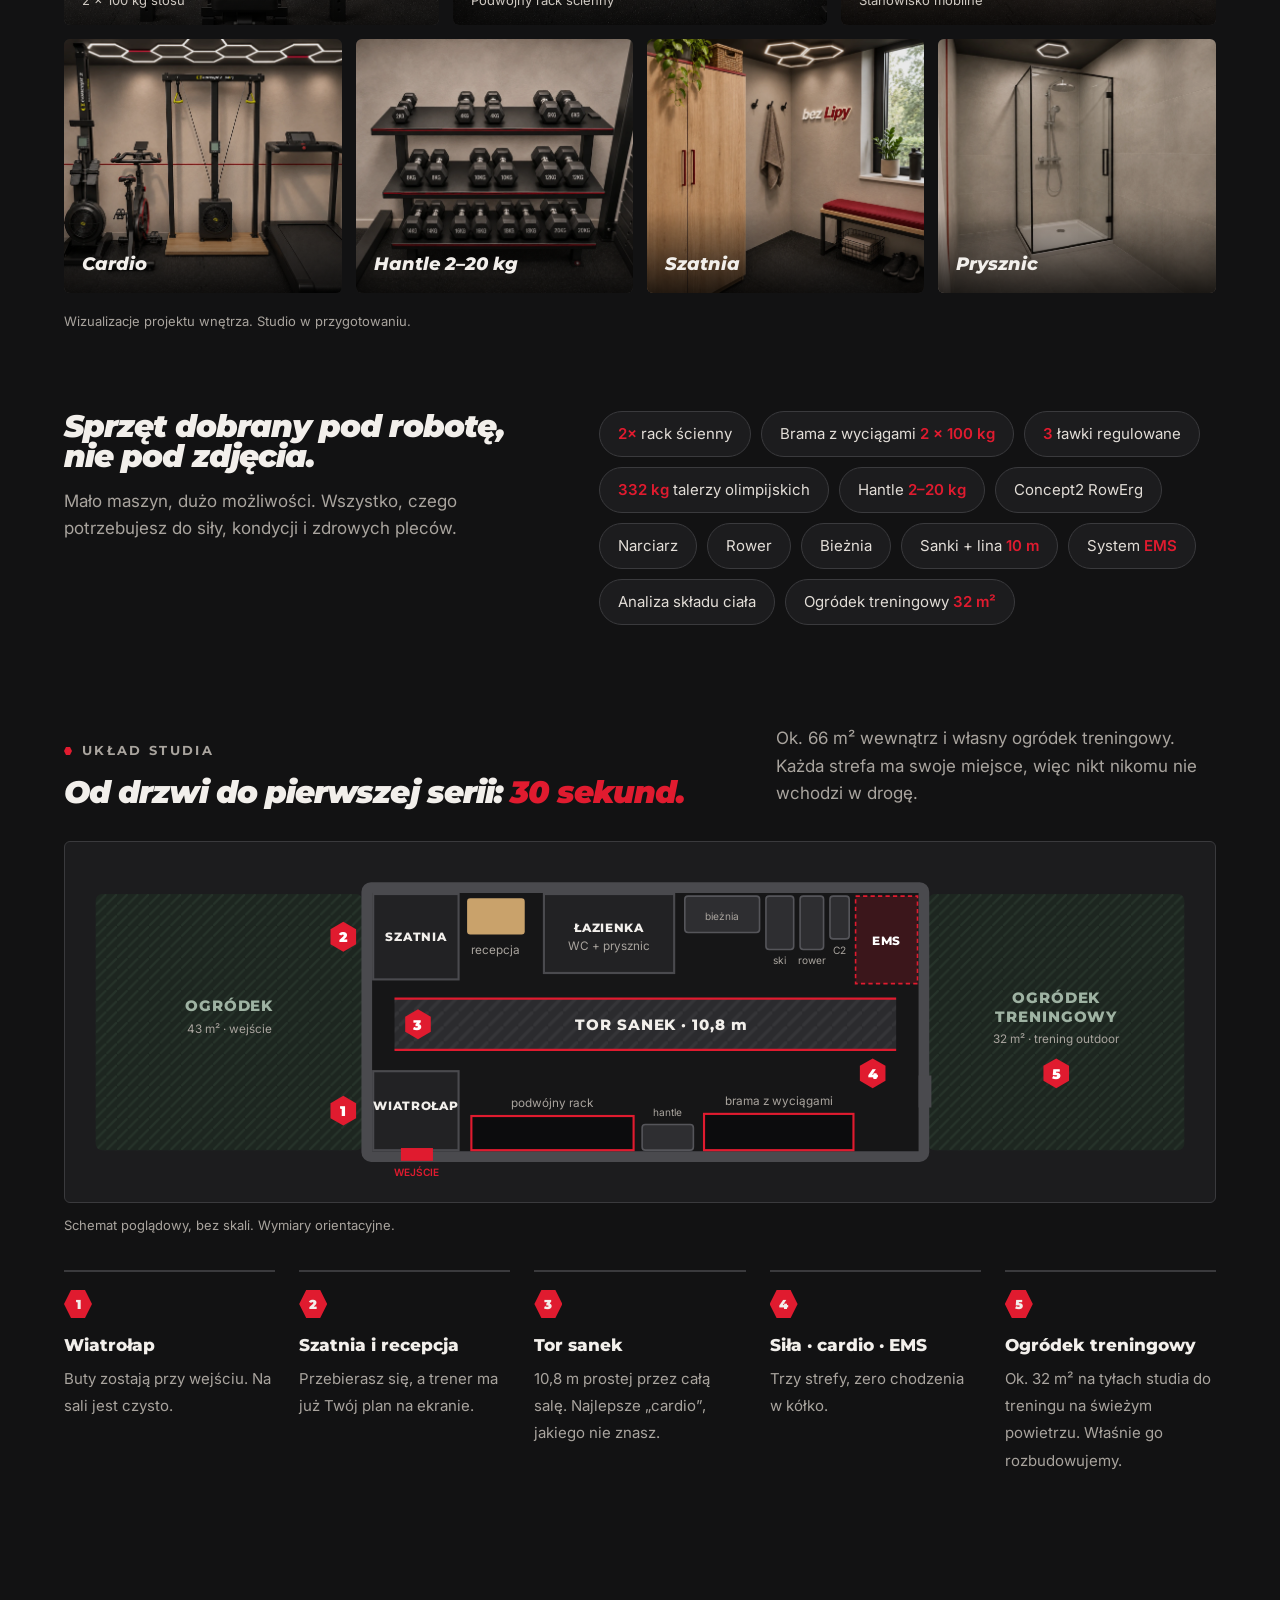
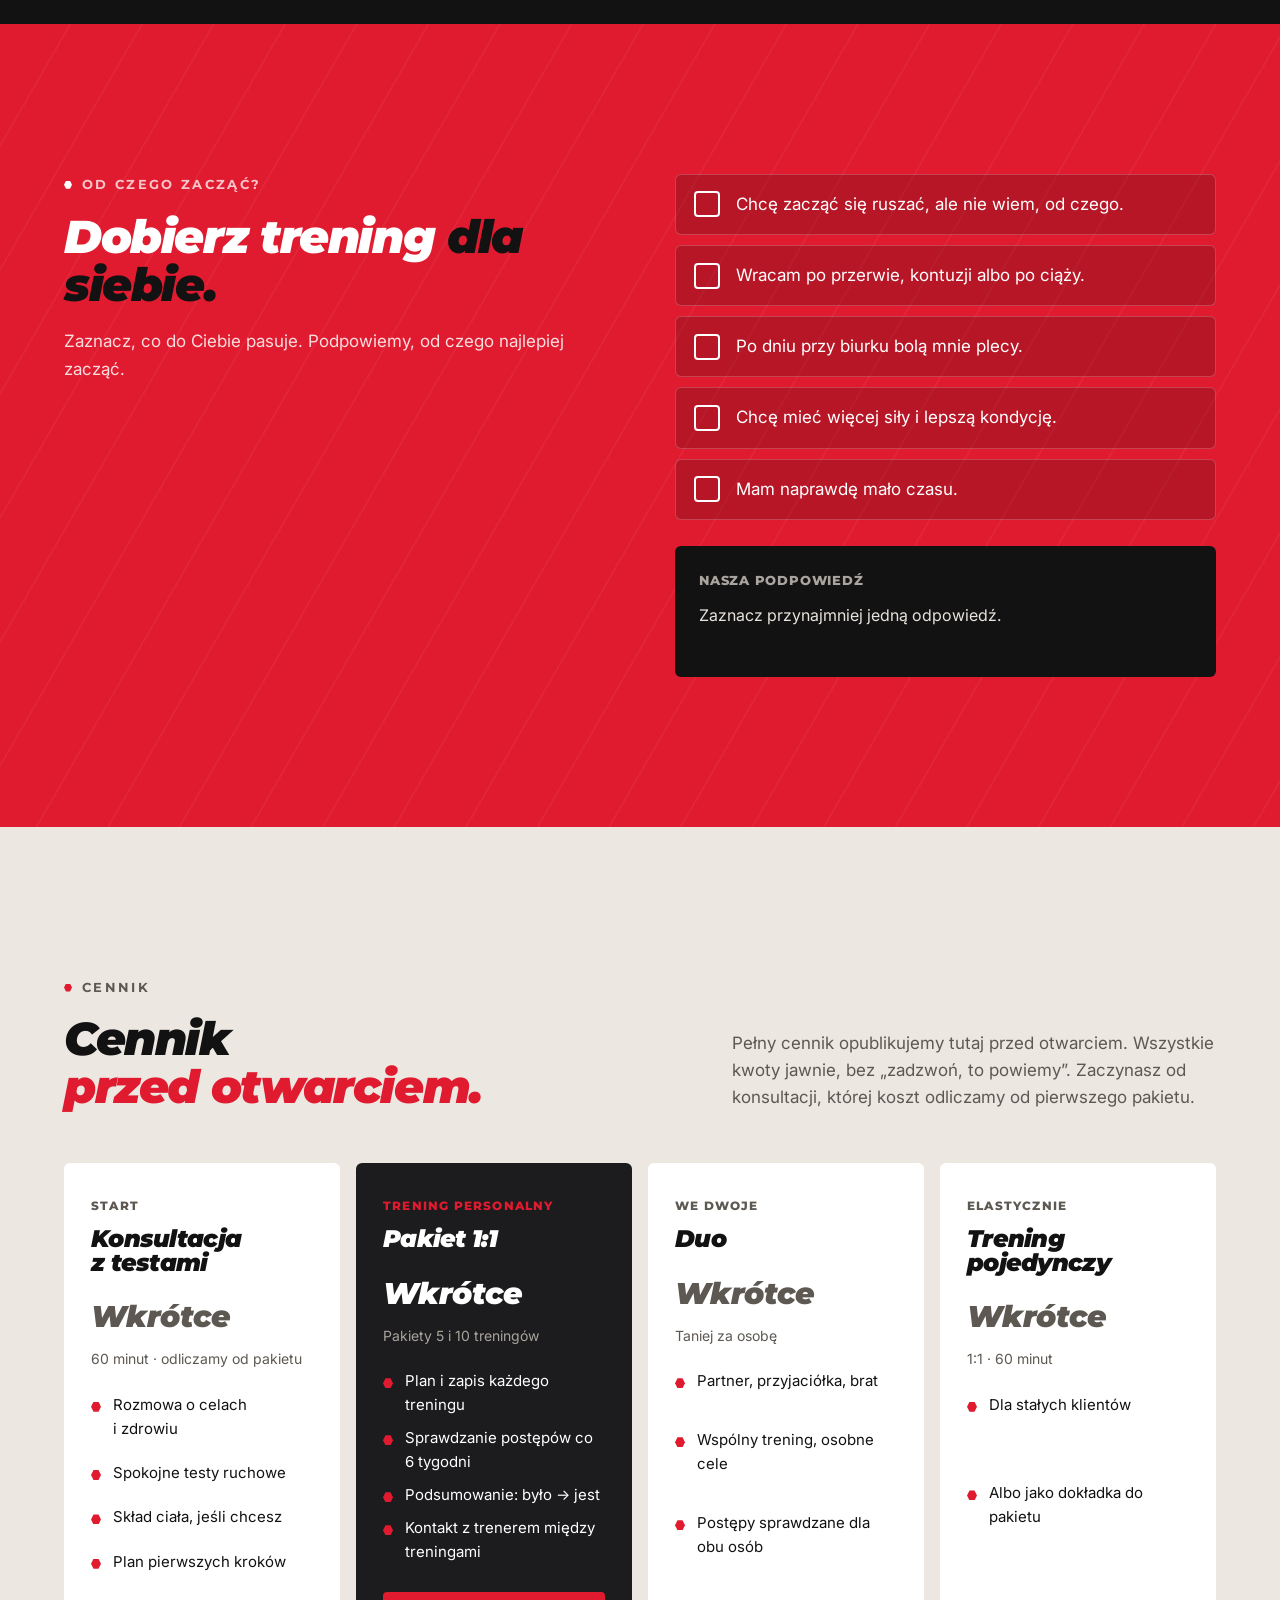
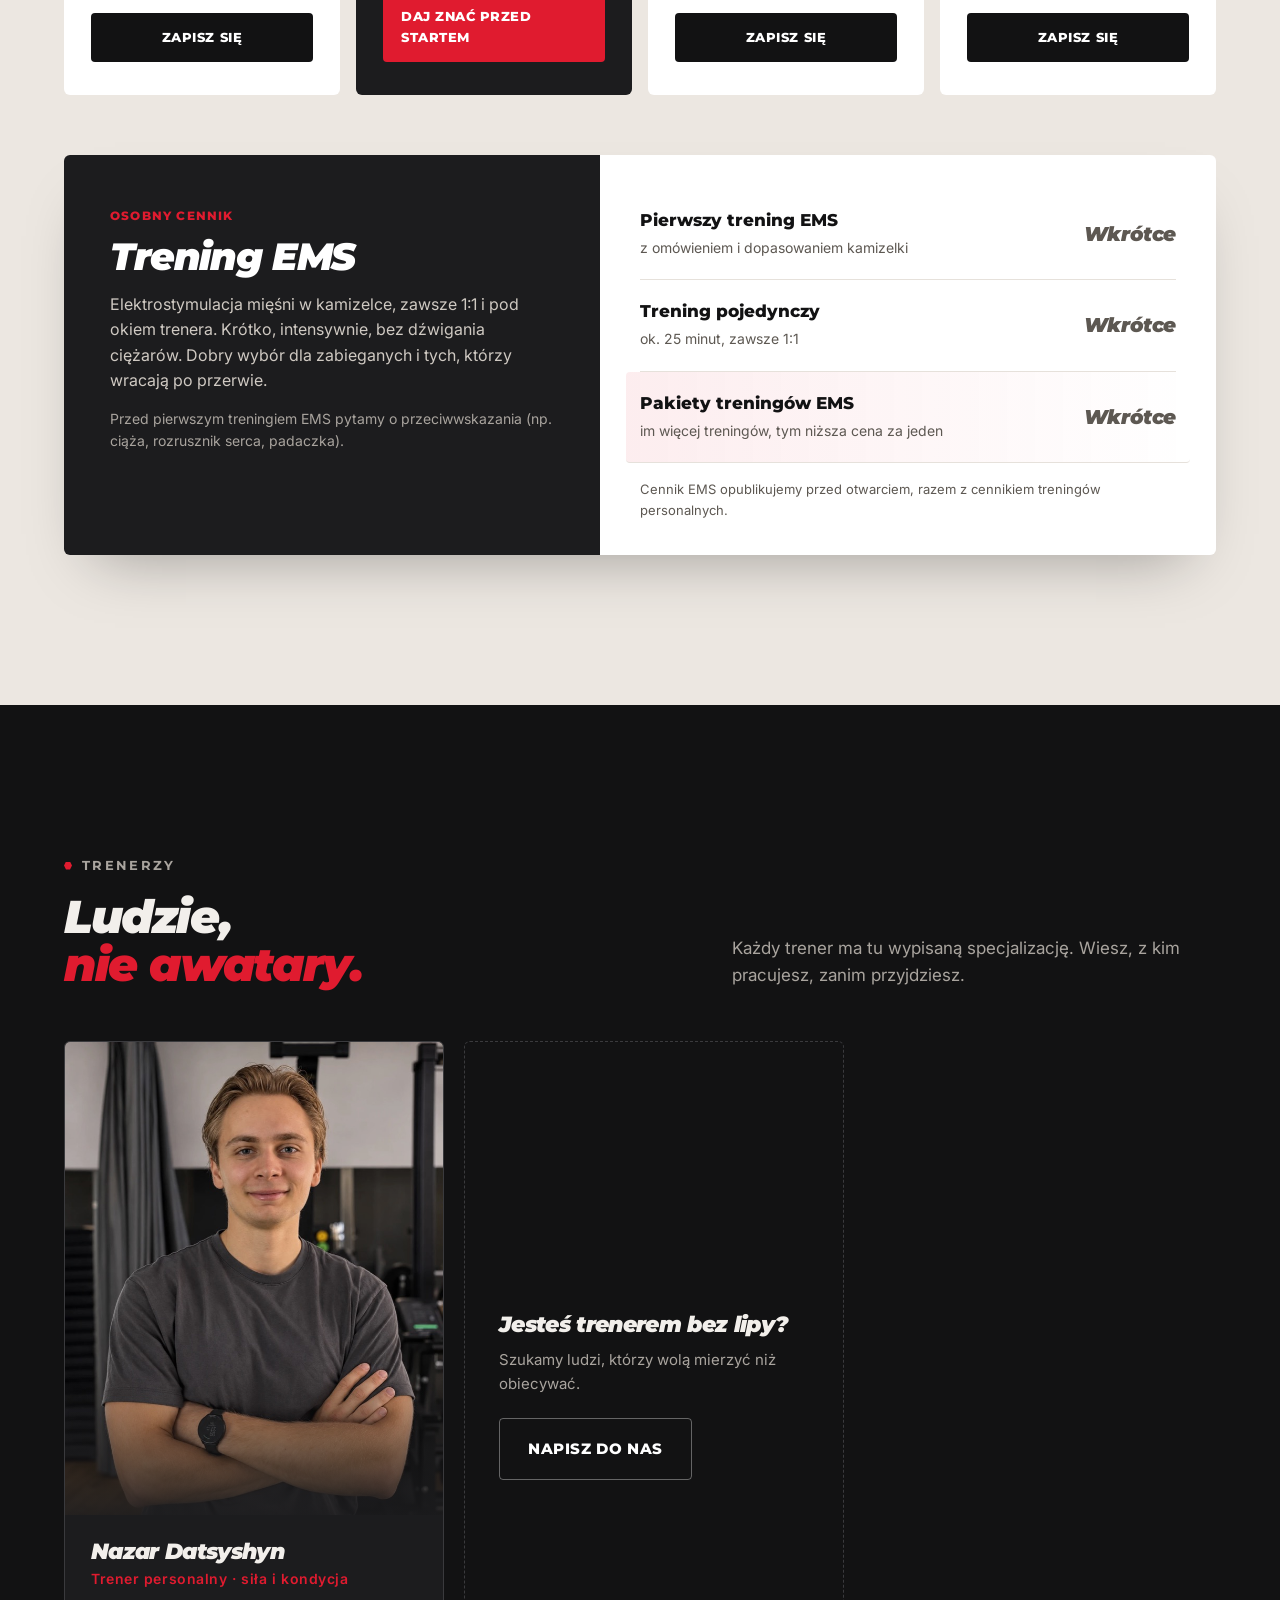
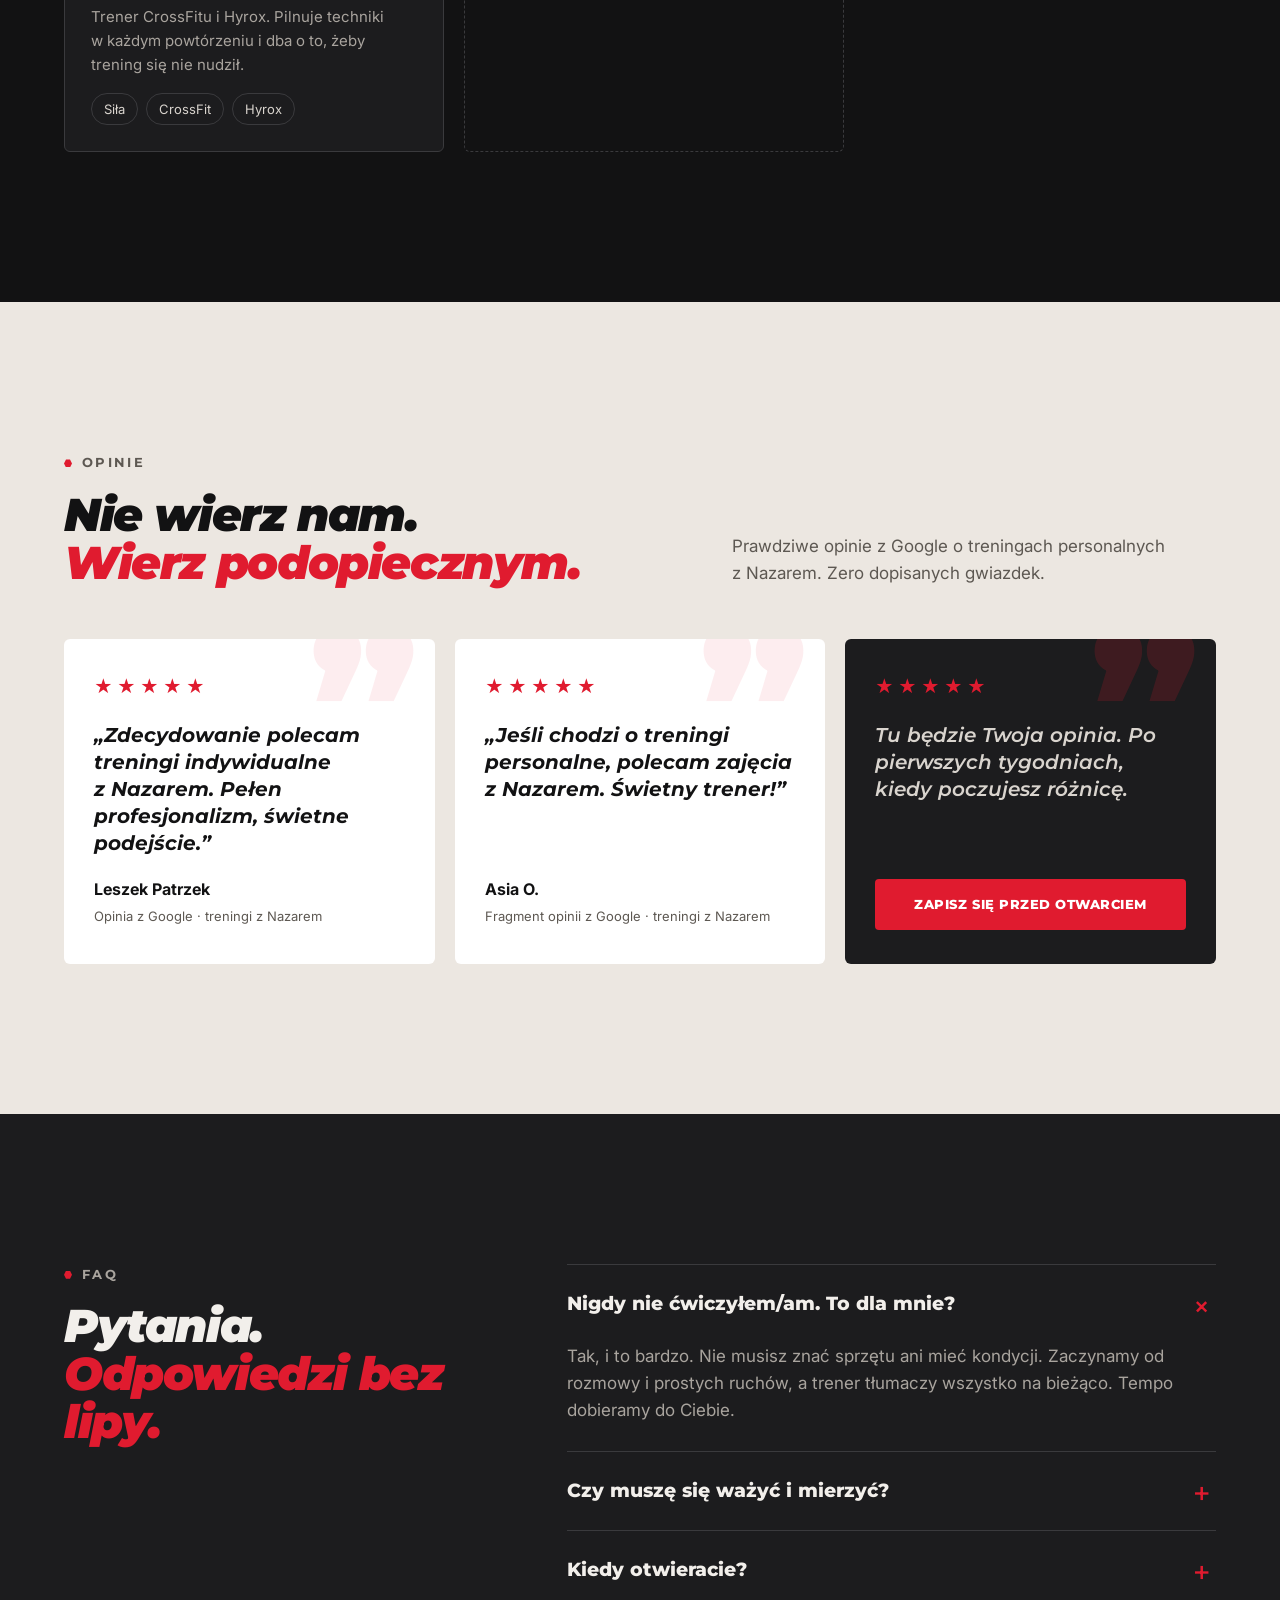
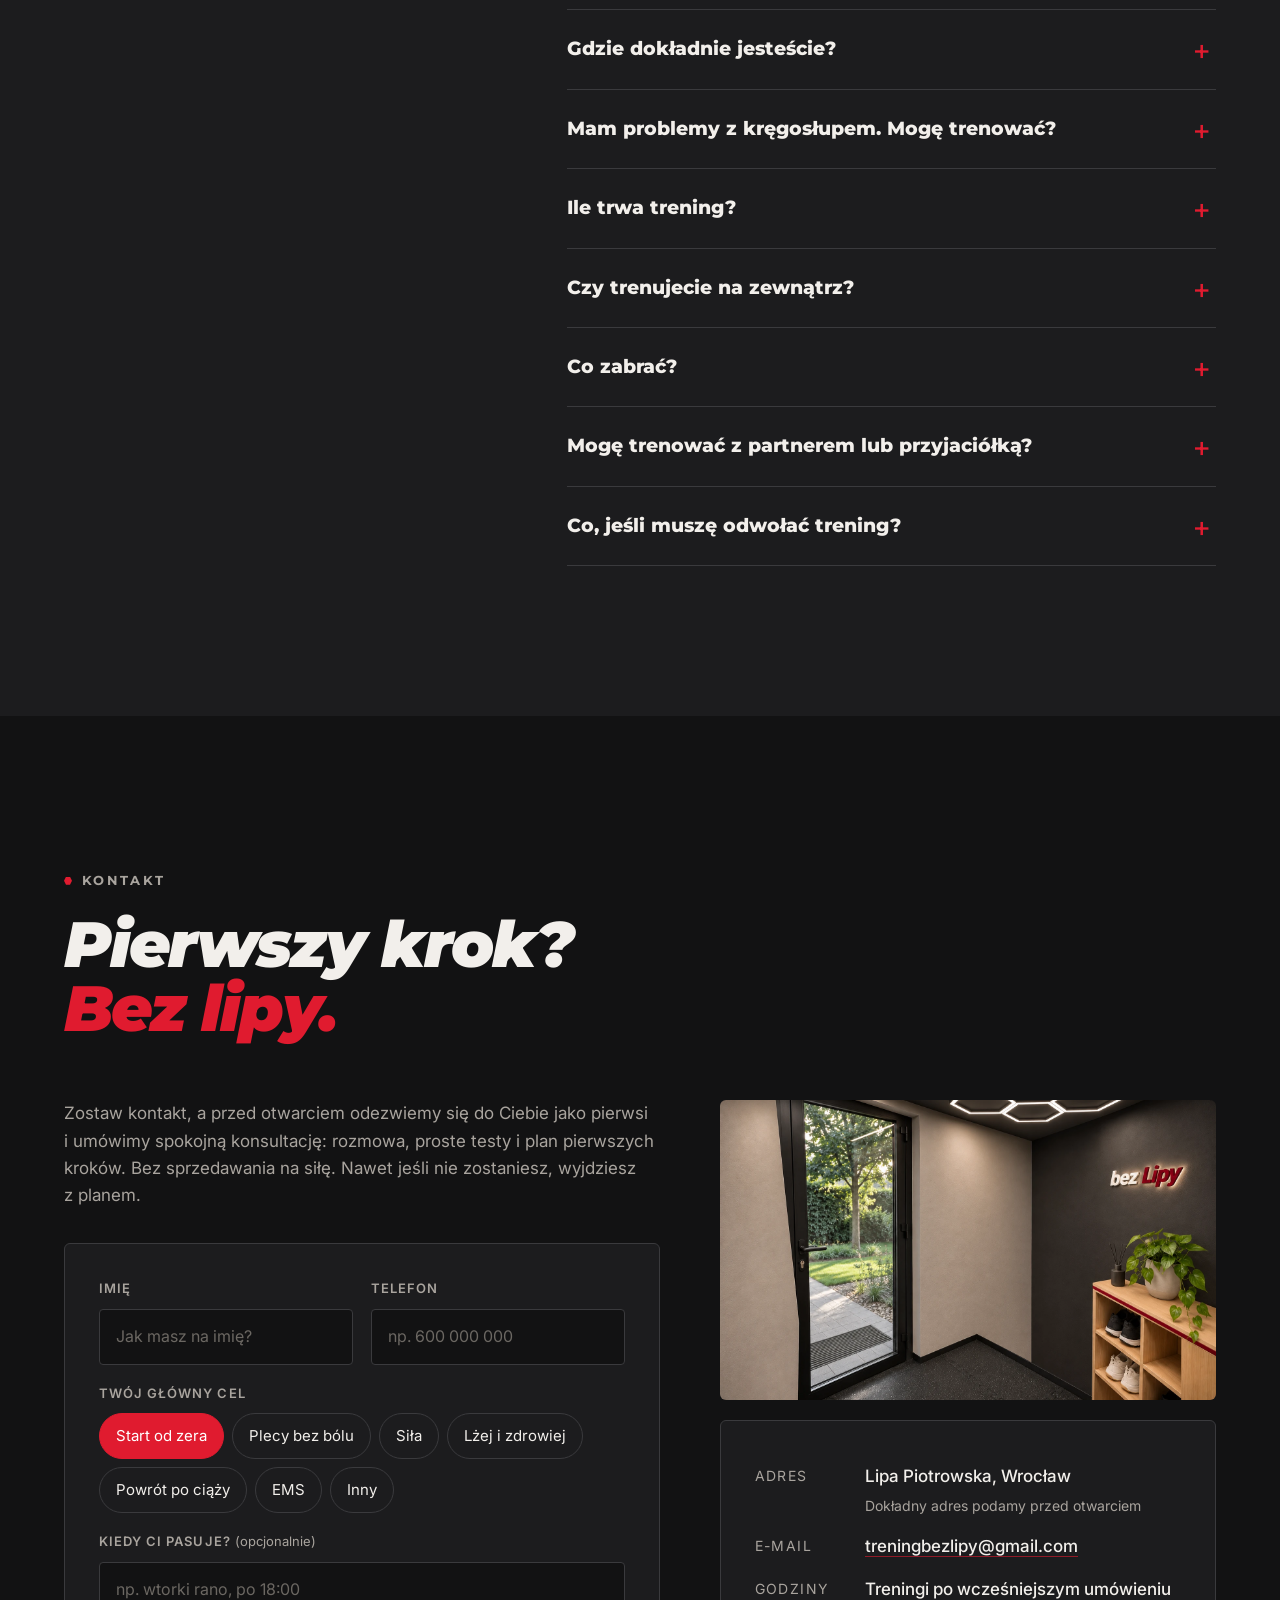
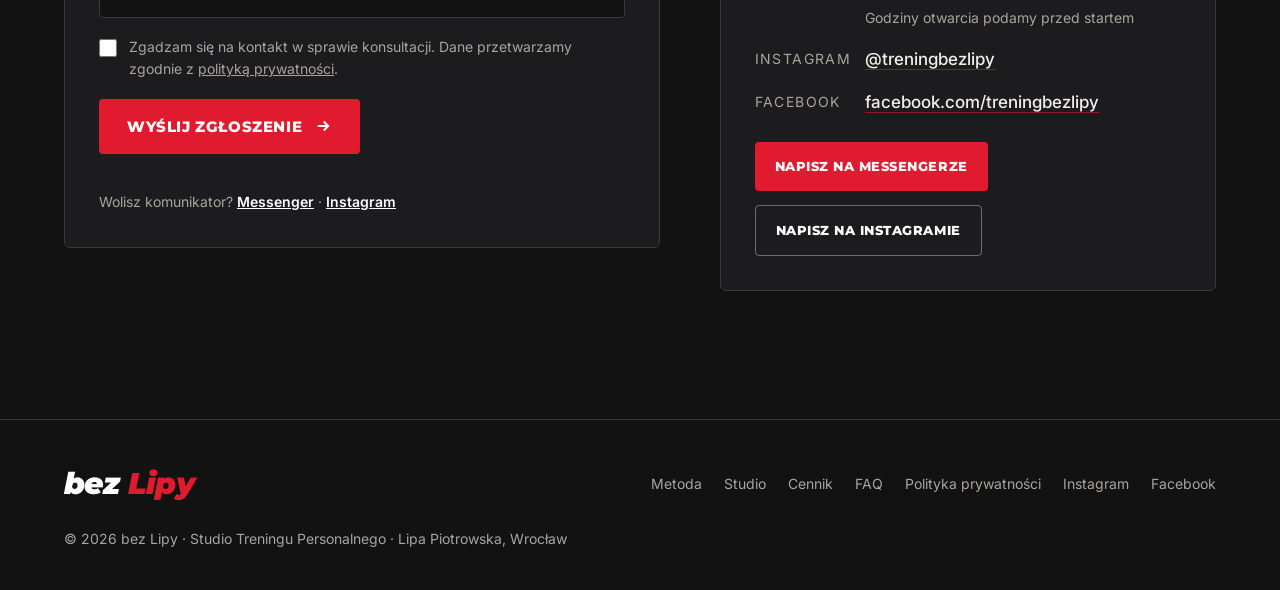
==== commit a5c53902: "Strona przyjazna dla początkujących: nowy hero, obietnice, klimat studia, quiz doboru treningu, spok" ====
--- a/index.html
+++ b/index.html
@@ -4,11 +4,11 @@
 <meta charset="utf-8">
 <meta name="viewport" content="width=device-width, initial-scale=1">
 <title>bez Lipy · Studio Treningu Personalnego · Wrocław</title>
-<meta name="description" content="Kameralne studio treningu personalnego na Lipie Piotrowskiej we Wrocławiu. Testujemy, planujemy, mierzymy. Trening bez lipy.">
+<meta name="description" content="Kameralne studio treningu personalnego na Lipie Piotrowskiej we Wrocławiu. Także dla osób, które zaczynają od zera. Trener obok Ciebie, Twoje tempo, bez tłumu i bez oceniania.">
 <meta name="theme-color" content="#121213">
 <meta property="og:site_name" content="bez Lipy">
 <meta property="og:title" content="Trening bez lipy. Kameralne studio treningu personalnego · Wrocław">
-<meta property="og:description" content="Testujemy, planujemy, mierzymy. Sala tylko dla Ciebie i trenera, plan w liczbach i pomiar co 6 tygodni. Lipa Piotrowska, Wrocław.">
+<meta property="og:description" content="Trening bez lipy. Także od zera. Kameralne studio treningu personalnego na Lipie Piotrowskiej we Wrocławiu: trener obok Ciebie, Twoje tempo, postępy, które widać.">
 <meta property="og:image" content="https://treningbezlipy.pl/img/og-bez-lipy-v2.jpg">
 <meta property="og:image:secure_url" content="https://treningbezlipy.pl/img/og-bez-lipy-v2.jpg">
 <meta property="og:image:type" content="image/jpeg">
@@ -127,6 +127,23 @@
 .sec-head .lead{max-width:44ch}
 
 /* LIPA VS */
+.promises{display:grid;grid-template-columns:repeat(4,1fr);gap:18px}
+.promise{background:var(--paper);border-radius:6px;padding:clamp(26px,2.6vw,36px);box-shadow:0 24px 50px -34px rgba(0,0,0,.35)}
+.promise .pn{font-family:var(--display);font-weight:900;font-style:italic;color:var(--red);font-size:15px;letter-spacing:.04em;margin-bottom:18px}
+.promise h3{font-size:clamp(19px,1.6vw,22px);font-style:italic;line-height:1.2;margin-bottom:12px}
+.promise p{color:var(--muted-dark);font-size:16px}
+@media(max-width:1000px){.promises{grid-template-columns:1fr 1fr}}
+@media(max-width:560px){.promises{grid-template-columns:1fr}}
+.hero-status{display:flex;align-items:center;gap:10px;margin-top:26px;font-size:14px;color:var(--muted)}
+.hero-status .dot{width:8px;height:8px;background:var(--red);clip-path:polygon(25% 0,75% 0,100% 50%,75% 100%,25% 100%,0 50%)}
+.vibe{background:var(--graphite)}
+.vibes{display:grid;grid-template-columns:repeat(4,1fr);gap:2px;background:var(--line);border:1px solid var(--line);border-radius:6px;overflow:hidden}
+.vibe-i{background:var(--graphite);padding:clamp(26px,2.6vw,36px)}
+.vibe-i h3{font-size:clamp(19px,1.6vw,22px);font-style:italic;line-height:1.2;margin-bottom:12px;padding-top:18px;border-top:3px solid var(--red);display:inline-block}
+.vibe-i p{color:var(--muted);font-size:16px}
+@media(max-width:1000px){.vibes{grid-template-columns:1fr 1fr}}
+@media(max-width:560px){.vibes{grid-template-columns:1fr}}
+.nw{white-space:nowrap}
 .versus{background:var(--concrete-2);color:var(--ink)}
 .versus .eyebrow{color:var(--muted-dark)}
 .versus .lead{color:var(--muted-dark)}
@@ -222,7 +239,7 @@
 @media(max-width:560px){.plan-list{grid-template-columns:1fr;gap:4px}.plan-list li{display:grid;grid-template-columns:44px 1fr;padding:16px 0;border-top-width:1px}.plan-list li::before{margin:0}}
 @media(max-width:900px){.kit{grid-template-columns:1fr;gap:36px}}
 
-/* LIPOMETR */
+/* DOBIERZ TRENING */
 .quiz{background:var(--red);color:#fff;overflow:hidden}
 .quiz::before{content:"";position:absolute;inset:0;background:repeating-linear-gradient(120deg,transparent 0 60px,rgba(255,255,255,.04) 60px 62px)}
 .quiz .wrap{position:relative;display:grid;grid-template-columns:1fr 1fr;gap:70px;align-items:start}
@@ -240,10 +257,12 @@
 .q input:focus-visible ~ .box{outline:3px solid var(--ink);outline-offset:2px}
 .meter{margin-top:26px;background:var(--ink);border-radius:6px;padding:24px 24px 22px}
 .meter .row{display:flex;justify-content:space-between;align-items:baseline;font-family:var(--display);font-weight:800;text-transform:uppercase;letter-spacing:.06em;font-size:13px;color:var(--muted)}
-.meter .pct{font-size:36px;font-style:italic;font-weight:900;color:#fff;letter-spacing:-.03em}
 .bar{height:10px;background:#333;border-radius:10px;margin:12px 0 16px;overflow:hidden}
 .bar i{display:block;height:100%;width:0;background:linear-gradient(90deg,#f2b8bf,var(--red));border-radius:10px;transition:width .6s cubic-bezier(.2,.8,.2,1)}
-.verdict{color:#e7e2dc;font-size:16px;min-height:52px}
+.verdict{color:#e7e2dc;font-size:16px;min-height:52px;margin-top:12px}
+.verdict ul{list-style:none;display:grid;gap:10px;margin-bottom:14px}
+.verdict li{padding-left:22px;position:relative}.verdict li::before{content:"";position:absolute;left:0;top:.6em;width:10px;height:10px;background:var(--red);clip-path:polygon(25% 0,75% 0,100% 50%,75% 100%,25% 100%,0 50%)}
+.verdict b{color:#fff}
 .verdict a{color:#fff;font-weight:600}
 @media(max-width:900px){.quiz .wrap{grid-template-columns:1fr;gap:40px}}
 
@@ -423,7 +442,7 @@
       <li><a href="#trenerzy">Trenerzy</a></li>
       <li><a href="#opinie">Opinie</a></li>
       <li><a href="#faq">FAQ</a></li>
-      <li><a href="#kontakt" class="btn btn-red">Umów konsultację</a></li>
+      <li><a href="#kontakt" class="btn btn-red">Zapisz się</a></li>
     </ul>
     <button class="burger" id="burger" aria-label="Menu" aria-expanded="false"><span></span><span></span><span></span></button>
   </div>
@@ -434,13 +453,14 @@
   <div class="hero-img"><img src="img/sala.webp" alt="Sala treningowa bez Lipy z sufitem z heksagonów LED, rackami i torem do sanek"></div>
   <div class="wrap">
     <div class="eyebrow rv"><span class="dot"></span><span class="hide-m">Studio treningu personalnego · </span>Lipa Piotrowska · Wrocław</div>
-    <h1 class="rv">Trening<br><em>bez lipy.</em></h1>
-    <p class="lead rv">Kameralne studio, w którym trenujesz tylko z&nbsp;trenerem. Testujemy, planujemy, mierzymy. Bez tłumu, bez ściemy, bez zgadywania.</p>
+    <h1 class="rv">Trening <span class="nw">bez lipy.</span><br><em>Także od zera.</em></h1>
+    <p class="lead rv">Pierwszy raz, powrót po przerwie czy kolejny krok? W&nbsp;kameralnym studiu trener jest obok Ciebie przez cały trening i&nbsp;dopasowuje wszystko do Twojego tempa. Bez tłumu i&nbsp;bez oceniania.</p>
     <div class="ctas rv">
-      <a href="#kontakt" class="btn btn-red">Umów konsultację
+      <a href="#kontakt" class="btn btn-red">Zapisz się przed otwarciem
         <svg viewBox="0 0 24 24" fill="none" stroke="currentColor" stroke-width="2.5"><path d="M5 12h14M13 6l6 6-6 6"/></svg></a>
-      <a href="#studio" class="btn btn-ghost">Zobacz studio</a>
-    </div>
+      <a href="#trenerzy" class="btn btn-ghost">Poznaj trenera</a>
+    </div>
+    <p class="hero-status rv"><span class="dot"></span>Otwieramy już wkrótce. Zapisani dowiedzą się pierwsi.</p>
   </div>
   <div class="scroll-hint">Przewiń</div>
 </header>
@@ -448,8 +468,8 @@
 <!-- TICKER -->
 <div class="ticker" aria-hidden="true">
   <div class="ticker-track">
-    <span>Zero ściemy</span><span>Zero tłumu</span><span>Zero zgadywania</span><span>Plan na papierze</span><span>Wyniki w liczbach</span><span>Tylko z trenerem</span>
-    <span>Zero ściemy</span><span>Zero tłumu</span><span>Zero zgadywania</span><span>Plan na papierze</span><span>Wyniki w liczbach</span><span>Tylko z trenerem</span>
+    <span>Także od zera</span><span>Twoje tempo</span><span>Trener obok Ciebie</span><span>Bez tłumu</span><span>Bez oceniania</span><span>Postęp, który widać</span>
+    <span>Także od zera</span><span>Twoje tempo</span><span>Trener obok Ciebie</span><span>Bez tłumu</span><span>Bez oceniania</span><span>Postęp, który widać</span>
   </div>
 </div>
 
@@ -457,43 +477,27 @@
 <section class="stats">
   <div class="wrap grid">
     <div class="stat rv"><div class="n" data-count="66">0<small>m²</small></div><p>tylko pod trening z&nbsp;trenerem. Żadnego „open gymu”.</p></div>
-    <div class="stat rv"><div class="n" data-count="3">0<small>os.</small></div><p>maksymalnie na sali jednocześnie. Zero kolejek do sprzętu.</p></div>
-    <div class="stat rv"><div class="n" data-count="6">0<small>tyg.</small></div><p>i&nbsp;robimy re-test. Postęp widzisz w&nbsp;liczbach, nie „na oko”.</p></div>
+    <div class="stat rv"><div class="n" data-count="3">0<small>os.</small></div><p>trenujące maksymalnie naraz, zawsze pod okiem trenera. Nigdy tłum, zero kolejek do sprzętu.</p></div>
+    <div class="stat rv"><div class="n" data-count="6">0<small>tyg.</small></div><p>i&nbsp;razem sprawdzamy, co się zmieniło. Postęp widać nie tylko w&nbsp;lustrze.</p></div>
     <div class="stat rv"><div class="n" data-count="10.8" data-dec="1">0<small>m</small></div><p>toru do pchania sanek. Bo kondycja to nie tylko bieżnia.</p></div>
   </div>
 </section>
 
-<!-- LIPA VS BEZ LIPY -->
+<!-- OBIETNICE -->
 <section class="sec versus">
   <div class="wrap">
     <div class="sec-head">
       <div>
-        <div class="eyebrow rv"><span class="dot"></span>Różnica</div>
-        <h2 class="rv" style="margin-top:18px">Lipa kontra<br><em>bez lipy.</em></h2>
-      </div>
-      <p class="lead rv">Znasz to? Karnet, szafka, „powodzenia”. Po trzech miesiącach nie wiesz, czy coś się zmieniło. U nas tak nie będzie.</p>
-    </div>
-    <div class="vs-grid rv">
-      <div class="vs-col vs-lipa">
-        <h3>Lipa</h3>
-        <ul>
-          <li>Karnet, klucz do szafki i&nbsp;„radź sobie”.</li>
-          <li>„−10 kg w&nbsp;miesiąc!” Jasne. Na pewno.</li>
-          <li>Kolejka do ławki o&nbsp;18:00.</li>
-          <li>Trener, który w&nbsp;przerwie patrzy w&nbsp;telefon.</li>
-          <li>Postępy oceniane „na oko” i&nbsp;w&nbsp;lustrze.</li>
-        </ul>
-      </div>
-      <div class="vs-col vs-bez">
-        <h3><span class="logo"><span class="b">bez</span> <span class="l">Lipy</span></span></h3>
-        <ul>
-          <li>Konsultacja i&nbsp;testy, zanim podniesiesz pierwszy ciężar.</li>
-          <li>Realny cel: w&nbsp;liczbach i&nbsp;z&nbsp;terminem.</li>
-          <li>Sala tylko dla Ciebie i&nbsp;trenera. Max 3 osoby.</li>
-          <li>Trener patrzy na Twoją technikę. Tylko na nią.</li>
-          <li>Pomiar co 6 tygodni i&nbsp;raport: było → jest → co dalej.</li>
-        </ul>
-      </div>
+        <div class="eyebrow rv"><span class="dot"></span>Jak u&nbsp;nas jest</div>
+        <h2 class="rv" style="margin-top:18px">Bez oceniania.<br><em>Bez lipy.</em></h2>
+      </div>
+      <p class="lead rv">Nie musisz najpierw „wyrobić formy”, żeby do nas przyjść. Od tego jesteśmy my.</p>
+    </div>
+    <div class="promises">
+      <div class="promise rv"><div class="pn">01</div><h3>Trener jest obok Ciebie</h3><p>Przez cały trening. Pokazuje, tłumaczy, poprawia technikę i&nbsp;dobiera ciężar do tego, jak się dziś czujesz.</p></div>
+      <div class="promise rv"><div class="pn">02</div><h3>Zaczynasz ze swojego poziomu</h3><p>Pierwszy raz na treningu, powrót po latach albo po ciąży? Zaczynamy od tego, co dziś jest dla Ciebie wygodne, i&nbsp;dokładamy krok po kroku.</p></div>
+      <div class="promise rv"><div class="pn">03</div><h3>Widzisz, że to działa</h3><p>Razem ustalamy cel: siła, kondycja, zdrowe plecy albo po prostu regularność. Co kilka tygodni sprawdzamy, co się zmieniło.</p></div>
+      <div class="promise rv"><div class="pn">04</div><h3>Kameralnie, bez tłumu</h3><p>Bez kolejek do sprzętu i&nbsp;bez nikogo, kto gapi się zza bieżni. Pytasz o&nbsp;wszystko, nic nie jest „głupim pytaniem”.</p></div>
     </div>
   </div>
 </section>
@@ -504,15 +508,15 @@
     <div class="sec-head">
       <div>
         <div class="eyebrow rv"><span class="dot"></span>Metoda bez Lipy</div>
-        <h2 class="rv" style="margin-top:18px">4 kroki.<br><em>Zawsze w tej kolejności.</em></h2>
-      </div>
-      <p class="lead rv">Nie zaczynamy od „to dziś klatka”. Zaczynamy od tego, gdzie jesteś i&nbsp;dokąd chcesz dojść.</p>
+        <h2 class="rv" style="margin-top:18px">Pierwsza wizyta<br><em>i&nbsp;co dalej.</em></h2>
+      </div>
+      <p class="lead rv">Nie zaczynamy od ciężarów. Zaczynamy od rozmowy o&nbsp;Tobie: gdzie jesteś dziś i&nbsp;dokąd chcesz dojść.</p>
     </div>
     <div class="steps">
-      <div class="step rv"><div class="num">01</div><h3>Test</h3><p>60 minut: wywiad zdrowotny, testy ruchowe (mobilność, siła, postawa) i&nbsp;skład ciała. Wiesz, od czego startujesz.</p><span class="tag">Punkt zero</span></div>
-      <div class="step rv"><div class="num">02</div><h3>Plan</h3><p>Cel w&nbsp;liczbach i&nbsp;z&nbsp;terminem. Np. +20&nbsp;kg w&nbsp;martwym ciągu, −4&nbsp;cm w&nbsp;pasie, plecy bez bólu przy biurku. W&nbsp;12 tygodni.</p><span class="tag">Czarno na białym</span></div>
-      <div class="step rv"><div class="num">03</div><h3>Trening</h3><p>1:1 albo w&nbsp;duecie. Każdy trening zapisany, każdy ciężar policzony. Trener koryguje technikę na bieżąco.</p><span class="tag">Robota</span></div>
-      <div class="step rv"><div class="num">04</div><h3>Pomiar</h3><p>Re-test co 6 tygodni. Dostajesz raport: było → jest → co dalej. Pokażesz go komu chcesz.</p><span class="tag">Dowód</span></div>
+      <div class="step rv"><div class="num">01</div><h3>Poznajemy się</h3><p>Rozmawiamy o&nbsp;Twoich celach, zdrowiu i&nbsp;doświadczeniu. Sprawdzamy, jak się ruszasz: spokojnie, to nie egzamin. Pomiary ciała tylko, jeśli chcesz.</p><span class="tag">Bez stresu</span></div>
+      <div class="step rv"><div class="num">02</div><h3>Plan</h3><p>Wspólnie ustalamy cel. Może być w&nbsp;liczbach (np. −4&nbsp;cm w&nbsp;pasie, plecy bez bólu przy biurku), a&nbsp;może być prosty: dwa treningi w&nbsp;tygodniu i&nbsp;więcej sił na co dzień.</p><span class="tag">Twój cel</span></div>
+      <div class="step rv"><div class="num">03</div><h3>Trening</h3><p>1:1 albo w&nbsp;duecie. Trener tłumaczy każde ćwiczenie, poprawia technikę i&nbsp;dopasowuje trudność na bieżąco. Każdy trening zapisujemy.</p><span class="tag">Krok po kroku</span></div>
+      <div class="step rv"><div class="num">04</div><h3>Postęp</h3><p>Co 6 tygodni sprawdzamy razem, co się zmieniło: siła, kondycja, samopoczucie, a&nbsp;jeśli chcesz, także pomiary. Dostajesz krótkie podsumowanie: było → jest → co dalej.</p><span class="tag">Widać różnicę</span></div>
     </div>
     <div class="arrow rv">↻ &nbsp;Po pomiarze wracamy do kroku 02. <b>Plan rośnie razem z&nbsp;Tobą.</b></div>
   </div>
@@ -524,16 +528,37 @@
     <div class="sec-head">
       <div>
         <div class="eyebrow rv"><span class="dot"></span>Dla kogo</div>
-        <h2 class="rv" style="margin-top:18px">Dla dorosłych,<br><em>którzy nie mają czasu na zgadywanie.</em></h2>
+        <h2 class="rv" style="margin-top:18px">Z&nbsp;czym możesz<br><em>do nas przyjść.</em></h2>
       </div>
     </div>
     <div class="cards">
+      <div class="card rv"><div class="hex"><svg viewBox="0 0 24 24"><path d="M5 19h4v-4h4v-4h4V7h2"/></svg></div><h3>Pierwszy raz na treningu</h3><p>Zero doświadczenia? Idealnie. Uczymy podstawowych ruchów od zera, bez pośpiechu i&nbsp;bez oceniania. Sprzętu nie musisz znać, od tego jest trener.</p></div>
+      <div class="card rv"><div class="hex"><svg viewBox="0 0 24 24"><path d="M12 3l2.6 5.6 6 .7-4.5 4.1 1.2 6L12 16.4 6.7 19.4l1.2-6L3.4 9.3l6-.7z"/></svg></div><h3>Siła dla kobiet</h3><p>Mocne ciało, nie tylko szczupłe. Siła, kondycja i&nbsp;pewność siebie na sali, z&nbsp;planem pod Twoje cele, a&nbsp;nie pod czyjś ideał.</p></div>
       <div class="card rv"><div class="hex"><svg viewBox="0 0 24 24"><path d="M12 2v20M8 6h8M7 10h10M8 14h8M9 18h6"/></svg></div><h3>Plecy bez bólu</h3><p>Siedzisz 8 godzin dziennie? Wzmacniamy to, co trzyma Cię w&nbsp;pionie: krok po kroku, bez wciskania w&nbsp;ćwiczenia, które bolą.</p></div>
       <div class="card rv"><div class="hex"><svg viewBox="0 0 24 24"><path d="M3 12h2M19 12h2M5 8v8M19 8v8M8 10v4M16 10v4M8 12h8"/></svg></div><h3>Siła na lata</h3><p>40, 50, 60+. Silne nogi, mocny chwyt i&nbsp;sprawność, która przyda się przy wnukach, w&nbsp;górach i&nbsp;na schodach.</p></div>
-      <div class="card rv"><div class="hex"><svg viewBox="0 0 24 24"><path d="M4 12h16M12 4v16" transform="rotate(45 12 12)"/><circle cx="12" cy="12" r="8"/></svg></div><h3>Mniej w&nbsp;pasie</h3><p>Redukcja oparta na pomiarach, nie na cudach. Mierzymy obwody i&nbsp;skład ciała, więc wiesz, co naprawdę spada.</p></div>
+      <div class="card rv"><div class="hex"><svg viewBox="0 0 24 24"><path d="M4 12h16M12 4v16" transform="rotate(45 12 12)"/><circle cx="12" cy="12" r="8"/></svg></div><h3>Lżej i&nbsp;zdrowiej</h3><p>Redukcja bez cudów i&nbsp;bez głodówek. Postępy sprawdzamy tak, jak Ci wygodnie: obwody, skład ciała albo po prostu to, jak leżą spodnie.</p></div>
       <div class="card rv"><div class="hex"><svg viewBox="0 0 24 24"><circle cx="12" cy="6" r="3"/><path d="M12 9v6M8 21l4-6 4 6M7 13h10"/></svg></div><h3>Powrót po ciąży</h3><p>Spokojny, mądry powrót do siły. Najpierw fundamenty i&nbsp;oddech, potem obciążenie.</p></div>
       <div class="card rv"><div class="hex"><svg viewBox="0 0 24 24"><path d="M13 2 4 14h7l-1 8 9-12h-7z"/></svg></div><h3>EMS · krótko i&nbsp;konkretnie</h3><p>Trening z&nbsp;elektrostymulacją mięśni, zawsze pod okiem trenera. Dla zabieganych i&nbsp;dla tych, którzy wracają po przerwie.</p></div>
-      <div class="card rv"><div class="hex"><svg viewBox="0 0 24 24"><path d="M3 17c3 0 3-6 6-6s3 6 6 6 3-10 6-10"/></svg></div><h3>Kondycja</h3><p>Wioślarz Concept2, narciarz, rower, bieżnia i&nbsp;sanki na 10-metrowym torze. Zadyszka pod kontrolą, wyniki na ekranie.</p></div>
+      <div class="card rv"><div class="hex"><svg viewBox="0 0 24 24"><path d="M3 17c3 0 3-6 6-6s3 6 6 6 3-10 6-10"/></svg></div><h3>Kondycja</h3><p>Mniej zadyszki na schodach i&nbsp;więcej energii na co dzień. Wioślarz, rower, bieżnia i&nbsp;tor z&nbsp;sankami, zawsze dobrane do Twojego poziomu.</p></div>
+    </div>
+  </div>
+</section>
+
+<!-- KLIMAT -->
+<section class="sec vibe" id="klimat">
+  <div class="wrap">
+    <div class="sec-head">
+      <div>
+        <div class="eyebrow rv"><span class="dot"></span>Klimat studia</div>
+        <h2 class="rv" style="margin-top:18px">Tu się dobrze trenuje.<br><em>Także w&nbsp;gorszy dzień.</em></h2>
+      </div>
+      <p class="lead rv">Sprzęt to połowa sprawy. Druga połowa to to, jak się tu czujesz. Dlatego mamy kilka zasad, których trzymamy się zawsze.</p>
+    </div>
+    <div class="vibes">
+      <div class="vibe-i rv"><h3>Po imieniu, od pierwszego dnia</h3><p>Trener czeka na Ciebie, a&nbsp;nie Ty na niego. Wiesz, z&nbsp;kim trenujesz, i&nbsp;on wie, jak Ci minął tydzień.</p></div>
+      <div class="vibe-i rv"><h3>Zero komentarzy o&nbsp;wyglądzie</h3><p>Rozmawiamy o&nbsp;tym, co potrafisz i&nbsp;jak się czujesz. Nie o&nbsp;tym, jak wyglądasz, ile ważysz ani w&nbsp;co się ubrałaś czy ubrałeś.</p></div>
+      <div class="vibe-i rv"><h3>Twoje tempo, Twoja muzyka</h3><p>Masz gorszy dzień? Zmieniamy plan, nie robimy wyrzutów. Chcesz swojej playlisty albo ciszy? Mów śmiało.</p></div>
+      <div class="vibe-i rv"><h3>Możesz przyjść z&nbsp;kimś</h3><p>Na pierwsze spotkanie możesz wziąć przyjaciółkę, partnera albo mamę. Raźniej się zaczyna, a&nbsp;potem możecie trenować w&nbsp;duecie.</p></div>
     </div>
   </div>
 </section>
@@ -652,26 +677,25 @@
   </div>
 </section>
 
-<!-- LIPOMETR -->
+<!-- DOBIERZ TRENING -->
 <section class="sec quiz">
   <div class="wrap">
     <div>
-      <div class="eyebrow rv"><span class="dot"></span>Lipometr</div>
-      <h2 class="rv" style="margin-top:18px">Ile lipy jest w&nbsp;Twoim <em>treningu?</em></h2>
-      <p class="lead rv">Zaznacz, co pasuje. Szczerze, nikt nie patrzy.</p>
+      <div class="eyebrow rv"><span class="dot"></span>Od czego zacząć?</div>
+      <h2 class="rv" style="margin-top:18px">Dobierz trening <em>dla siebie.</em></h2>
+      <p class="lead rv">Zaznacz, co do Ciebie pasuje. Podpowiemy, od czego najlepiej zacząć.</p>
     </div>
     <div class="rv">
       <div class="q-list" id="quiz">
-        <label class="q"><input type="checkbox"><span class="box"><svg viewBox="0 0 24 24"><path d="M5 12l5 5 9-10"/></svg></span><span class="t">Trenuję bez zapisanego planu.</span></label>
-        <label class="q"><input type="checkbox"><span class="box"><svg viewBox="0 0 24 24"><path d="M5 12l5 5 9-10"/></svg></span><span class="t">Nie wiem, jakie miałem/am wyniki miesiąc temu.</span></label>
-        <label class="q"><input type="checkbox"><span class="box"><svg viewBox="0 0 24 24"><path d="M5 12l5 5 9-10"/></svg></span><span class="t">Nie pamiętam ostatniego pomiaru składu ciała.</span></label>
+        <label class="q"><input type="checkbox"><span class="box"><svg viewBox="0 0 24 24"><path d="M5 12l5 5 9-10"/></svg></span><span class="t">Chcę zacząć się ruszać, ale nie wiem, od czego.</span></label>
+        <label class="q"><input type="checkbox"><span class="box"><svg viewBox="0 0 24 24"><path d="M5 12l5 5 9-10"/></svg></span><span class="t">Wracam po przerwie, kontuzji albo po ciąży.</span></label>
         <label class="q"><input type="checkbox"><span class="box"><svg viewBox="0 0 24 24"><path d="M5 12l5 5 9-10"/></svg></span><span class="t">Po dniu przy biurku bolą mnie plecy.</span></label>
-        <label class="q"><input type="checkbox"><span class="box"><svg viewBox="0 0 24 24"><path d="M5 12l5 5 9-10"/></svg></span><span class="t">Karnet jest. Regularności brak.</span></label>
+        <label class="q"><input type="checkbox"><span class="box"><svg viewBox="0 0 24 24"><path d="M5 12l5 5 9-10"/></svg></span><span class="t">Chcę mieć więcej siły i&nbsp;lepszą kondycję.</span></label>
+        <label class="q"><input type="checkbox"><span class="box"><svg viewBox="0 0 24 24"><path d="M5 12l5 5 9-10"/></svg></span><span class="t">Mam naprawdę mało czasu.</span></label>
       </div>
       <div class="meter" aria-live="polite">
-        <div class="row"><span>Poziom lipy</span><span class="pct" id="pct">0%</span></div>
-        <div class="bar"><i id="barfill"></i></div>
-        <p class="verdict" id="verdict">Zaznacz pierwszą odpowiedź.</p>
+        <div class="row"><span>Nasza podpowiedź</span></div>
+        <div class="verdict" id="verdict">Zaznacz przynajmniej jedną odpowiedź.</div>
       </div>
     </div>
   </div>
@@ -683,17 +707,17 @@
     <div class="sec-head">
       <div>
         <div class="eyebrow rv"><span class="dot"></span>Cennik</div>
-        <h2 class="rv" style="margin-top:18px">Ceny jawne.<br><em>Bez „zadzwoń, to powiemy”.</em></h2>
-      </div>
-      <p class="lead rv">Pełny cennik opublikujemy przed otwarciem. Zawsze zaczynasz od konsultacji, której koszt odliczamy od pierwszego pakietu.</p>
+        <h2 class="rv" style="margin-top:18px">Cennik<br><em>przed otwarciem.</em></h2>
+      </div>
+      <p class="lead rv">Pełny cennik opublikujemy tutaj przed otwarciem. Wszystkie kwoty jawnie, bez „zadzwoń, to powiemy”. Zaczynasz od konsultacji, której koszt odliczamy od pierwszego pakietu.</p>
     </div>
     <div class="prices">
       <div class="price rv"><span class="lbl">Start</span><h3>Konsultacja z&nbsp;testami</h3><div class="amt soon">Wkrótce</div><div class="per">60 minut · odliczamy od pakietu</div>
-        <ul><li>Wywiad zdrowotny</li><li>Testy ruchowe i&nbsp;postawy</li><li>Skład ciała</li><li>Cel w&nbsp;liczbach</li></ul><a href="#kontakt" class="btn btn-dark">Zapisz się</a></div>
-      <div class="price hot rv"><span class="lbl">Najczęściej wybierany</span><h3>Pakiet 1:1</h3><div class="amt soon">Wkrótce</div><div class="per">Pakiety 5 i&nbsp;10 treningów</div>
-        <ul><li>Plan i&nbsp;zapis każdego treningu</li><li>Re-test co 6 tygodni</li><li>Raport: było → jest</li><li>Kontakt z&nbsp;trenerem między treningami</li></ul><a href="#kontakt" class="btn btn-red">Daj znać przed startem</a></div>
+        <ul><li>Rozmowa o&nbsp;celach i&nbsp;zdrowiu</li><li>Spokojne testy ruchowe</li><li>Skład ciała, jeśli chcesz</li><li>Plan pierwszych kroków</li></ul><a href="#kontakt" class="btn btn-dark">Zapisz się</a></div>
+      <div class="price hot rv"><span class="lbl">Trening personalny</span><h3>Pakiet 1:1</h3><div class="amt soon">Wkrótce</div><div class="per">Pakiety 5 i&nbsp;10 treningów</div>
+        <ul><li>Plan i&nbsp;zapis każdego treningu</li><li>Sprawdzanie postępów co 6 tygodni</li><li>Podsumowanie: było → jest</li><li>Kontakt z&nbsp;trenerem między treningami</li></ul><a href="#kontakt" class="btn btn-red">Daj znać przed startem</a></div>
       <div class="price rv"><span class="lbl">We dwoje</span><h3>Duo</h3><div class="amt soon">Wkrótce</div><div class="per">Taniej za osobę</div>
-        <ul><li>Partner, przyjaciółka, brat</li><li>Wspólny trening, osobne cele</li><li>Re-test dla obu osób</li></ul><a href="#kontakt" class="btn btn-dark">Zapisz się</a></div>
+        <ul><li>Partner, przyjaciółka, brat</li><li>Wspólny trening, osobne cele</li><li>Postępy sprawdzane dla obu osób</li></ul><a href="#kontakt" class="btn btn-dark">Zapisz się</a></div>
       <div class="price rv"><span class="lbl">Elastycznie</span><h3>Trening pojedynczy</h3><div class="amt soon">Wkrótce</div><div class="per">1:1 · 60 minut</div>
         <ul><li>Dla stałych klientów</li><li>Albo jako dokładka do pakietu</li></ul><a href="#kontakt" class="btn btn-dark">Zapisz się</a></div>
     </div>
@@ -761,8 +785,8 @@
       </figure>
       <figure class="quote quote-cta rv">
         <div class="stars" aria-hidden="true">★★★★★</div>
-        <blockquote>Tu będzie Twoja opinia. Po pierwszym re-teście, kiedy zobaczysz swoje liczby.</blockquote>
-        <a href="#kontakt" class="btn btn-red">Zacznij od konsultacji</a>
+        <blockquote>Tu będzie Twoja opinia. Po pierwszych tygodniach, kiedy poczujesz różnicę.</blockquote>
+        <a href="#kontakt" class="btn btn-red">Zapisz się przed otwarciem</a>
       </figure>
     </div>
   </div>
@@ -776,9 +800,11 @@
       <h2 class="rv" style="margin-top:18px">Pytania.<br><em>Odpowiedzi bez lipy.</em></h2>
     </div>
     <div class="rv">
+      <details open><summary>Nigdy nie ćwiczyłem/am. To dla mnie?</summary><p>Tak, i&nbsp;to bardzo. Nie musisz znać sprzętu ani mieć kondycji. Zaczynamy od rozmowy i&nbsp;prostych ruchów, a&nbsp;trener tłumaczy wszystko na bieżąco. Tempo dobieramy do Ciebie.</p></details>
+      <details><summary>Czy muszę się ważyć i&nbsp;mierzyć?</summary><p>Nie. Pomiary pomagają widzieć postępy, ale to Ty decydujesz, co sprawdzamy. Możemy skupić się na sile, kondycji albo po prostu na tym, jak się czujesz.</p></details>
       <details><summary>Kiedy otwieracie?</summary><p>Już niedługo. Kończymy urządzanie studia. Zostaw kontakt w&nbsp;formularzu poniżej albo napisz do nas na Instagramie lub Facebooku, a&nbsp;odezwiemy się z&nbsp;terminem otwarcia przed wszystkimi.</p></details>
       <details><summary>Gdzie dokładnie jesteście?</summary><p>Na Lipie Piotrowskiej we Wrocławiu, kilka minut od Psiego Pola, Zakrzowa i&nbsp;Kiełczowa. Dokładny adres i&nbsp;wskazówki dojazdu podamy przed otwarciem.</p></details>
-      <details><summary>Nigdy nie ćwiczyłem/am. To dla mnie?</summary><p>Tak. Właśnie dlatego zaczynamy od testów, a&nbsp;nie od ciężarów. Plan dopasowujemy do punktu, w&nbsp;którym jesteś dziś.</p></details>
+      
       <details><summary>Mam problemy z&nbsp;kręgosłupem. Mogę trenować?</summary><p>W&nbsp;większości przypadków tak, a&nbsp;często właśnie trzeba. Na konsultacji pytamy o&nbsp;diagnozy i&nbsp;zalecenia. Jeśli trzeba, najpierw odsyłamy do fizjoterapeuty. Bez lipy.</p></details>
       <details><summary>Ile trwa trening?</summary><p>Trening personalny trwa 60 minut, a&nbsp;trening EMS ok. 25 minut.</p></details>
       <details><summary>Czy trenujecie na zewnątrz?</summary><p>Tak. Na tyłach studia mamy własny ogródek treningowy, w&nbsp;którym trenujemy w&nbsp;sezonie, i&nbsp;stale go rozbudowujemy.</p></details>
@@ -796,7 +822,7 @@
     <h2 class="big rv" style="margin-top:22px">Pierwszy krok?<br><em>Bez lipy.</em></h2>
     <div class="contact-grid">
       <div class="rv">
-        <p class="lead">Zapisz się na konsultację z&nbsp;testami. 60 minut, zero sprzedawania na siłę. Po spotkaniu wiesz, gdzie jesteś i&nbsp;co dalej, nawet jeśli nie zostaniesz. Przed otwarciem odezwiemy się do Ciebie jako pierwsi.</p>
+        <p class="lead">Zostaw kontakt, a&nbsp;przed otwarciem odezwiemy się do Ciebie jako pierwsi i&nbsp;umówimy spokojną konsultację: rozmowa, proste testy i&nbsp;plan pierwszych kroków. Bez sprzedawania na siłę. Nawet jeśli nie zostaniesz, wyjdziesz z&nbsp;planem.</p>
         <form class="form" id="form" novalidate>
           <div class="f-row">
             <label class="f"><span>Imię</span><input name="imie" autocomplete="given-name" required placeholder="Jak masz na imię?"></label>
@@ -805,9 +831,10 @@
           <fieldset class="f">
             <legend>Twój główny cel</legend>
             <div class="pills">
-              <label><input type="radio" name="cel" value="plecy" checked><span>Plecy bez bólu</span></label>
+              <label><input type="radio" name="cel" value="start" checked><span>Start od zera</span></label>
+              <label><input type="radio" name="cel" value="plecy"><span>Plecy bez bólu</span></label>
               <label><input type="radio" name="cel" value="sila"><span>Siła</span></label>
-              <label><input type="radio" name="cel" value="redukcja"><span>Mniej w&nbsp;pasie</span></label>
+              <label><input type="radio" name="cel" value="redukcja"><span>Lżej i&nbsp;zdrowiej</span></label>
               <label><input type="radio" name="cel" value="ciaza"><span>Powrót po ciąży</span></label>
               <label><input type="radio" name="cel" value="ems"><span>EMS</span></label>
               <label><input type="radio" name="cel" value="inne"><span>Inny</span></label>
@@ -848,7 +875,7 @@
   </footer>
 </section>
 
-<a href="#kontakt" class="m-cta" id="mcta">Umów konsultację</a>
+<a href="#kontakt" class="m-cta" id="mcta">Zapisz się przed otwarciem</a>
 
 <div class="lb" id="lb" role="dialog" aria-modal="true" aria-label="Powiększone zdjęcie"><div><img id="lbimg" alt=""><p id="lbcap"></p></div></div>
 
@@ -869,14 +896,14 @@
 }),{threshold:.5});
 document.querySelectorAll('[data-count]').forEach(el=>co.observe(el));
 
-// LIPOMETR
-const boxes=[...document.querySelectorAll('#quiz input')],pct=document.getElementById('pct'),bar=document.getElementById('barfill'),ver=document.getElementById('verdict');
-const msgs=['Czysto. Zero lipy. Ale czy masz to na papierze? Sprawdźmy na konsultacji.','Lekka lipa. Jeden test i&nbsp;wiesz, na czym stoisz.','Lipa zaczyna kwitnąć. Czas na plan w&nbsp;liczbach.','Sporo lipy. Najwyższy czas na <a href="#kontakt">konsultację z&nbsp;testami</a>.','Lipa w&nbsp;pełnym rozkwicie. <a href="#kontakt">Umów konsultację</a>, zrobimy porządek.','100% lipy. Dobra wiadomość: od dziś może być 0. <a href="#kontakt">Zaczynamy?</a>'];
-boxes.forEach(b=>b.onchange=()=>{const n=boxes.filter(x=>x.checked).length,p=n*20;pct.textContent=p+'%';bar.style.width=p+'%';ver.innerHTML=msgs[n]});
+// DOBIERZ TRENING
+const boxes=[...document.querySelectorAll('#quiz input')],ver=document.getElementById('verdict');
+const recs=['<b>Spokojny start 1:1.</b> Pierwsze treningi uczą podstawowych ruchów, w&nbsp;Twoim tempie.','<b>Łagodny powrót.</b> Najpierw fundamenty i&nbsp;oddech, potem stopniowo obciążenie.','<b>Zdrowe plecy.</b> Wzmacniamy to, co trzyma Cię w&nbsp;pionie, bez ćwiczeń, które bolą.','<b>Siła i&nbsp;kondycja.</b> Plan pod Twój cel i&nbsp;sprawdzanie postępów co 6 tygodni.','<b>Krótko i&nbsp;konkretnie.</b> EMS (ok. 25 minut) albo zwarte treningi 1:1 w&nbsp;stałych godzinach.'];
+boxes.forEach(b=>b.onchange=()=>{const on=recs.filter((r,i)=>boxes[i].checked);ver.innerHTML=on.length?'<ul>'+on.map(r=>'<li>'+r+'</li>').join('')+'</ul><p>Szczegóły ustalimy razem na pierwszym spotkaniu. <a href="#kontakt">Zapisz się przed otwarciem</a></p>':'Zaznacz przynajmniej jedną odpowiedź.'});
 
 // FORM: gotowa wiadomość e-mail do studia
 const form=document.getElementById('form'),fmsg=document.getElementById('fmsg');
-const celNames={plecy:'Plecy bez bólu',sila:'Siła',redukcja:'Mniej w pasie',ciaza:'Powrót po ciąży',ems:'EMS',inne:'Inny'};
+const celNames={start:'Start od zera',plecy:'Plecy bez bólu',sila:'Siła',redukcja:'Lżej i zdrowiej',ciaza:'Powrót po ciąży',ems:'EMS',inne:'Inny'};
 form.addEventListener('submit',e=>{
   e.preventDefault();let ok=true;
   const imie=form.imie,tel=form.tel,zg=form.zgoda;
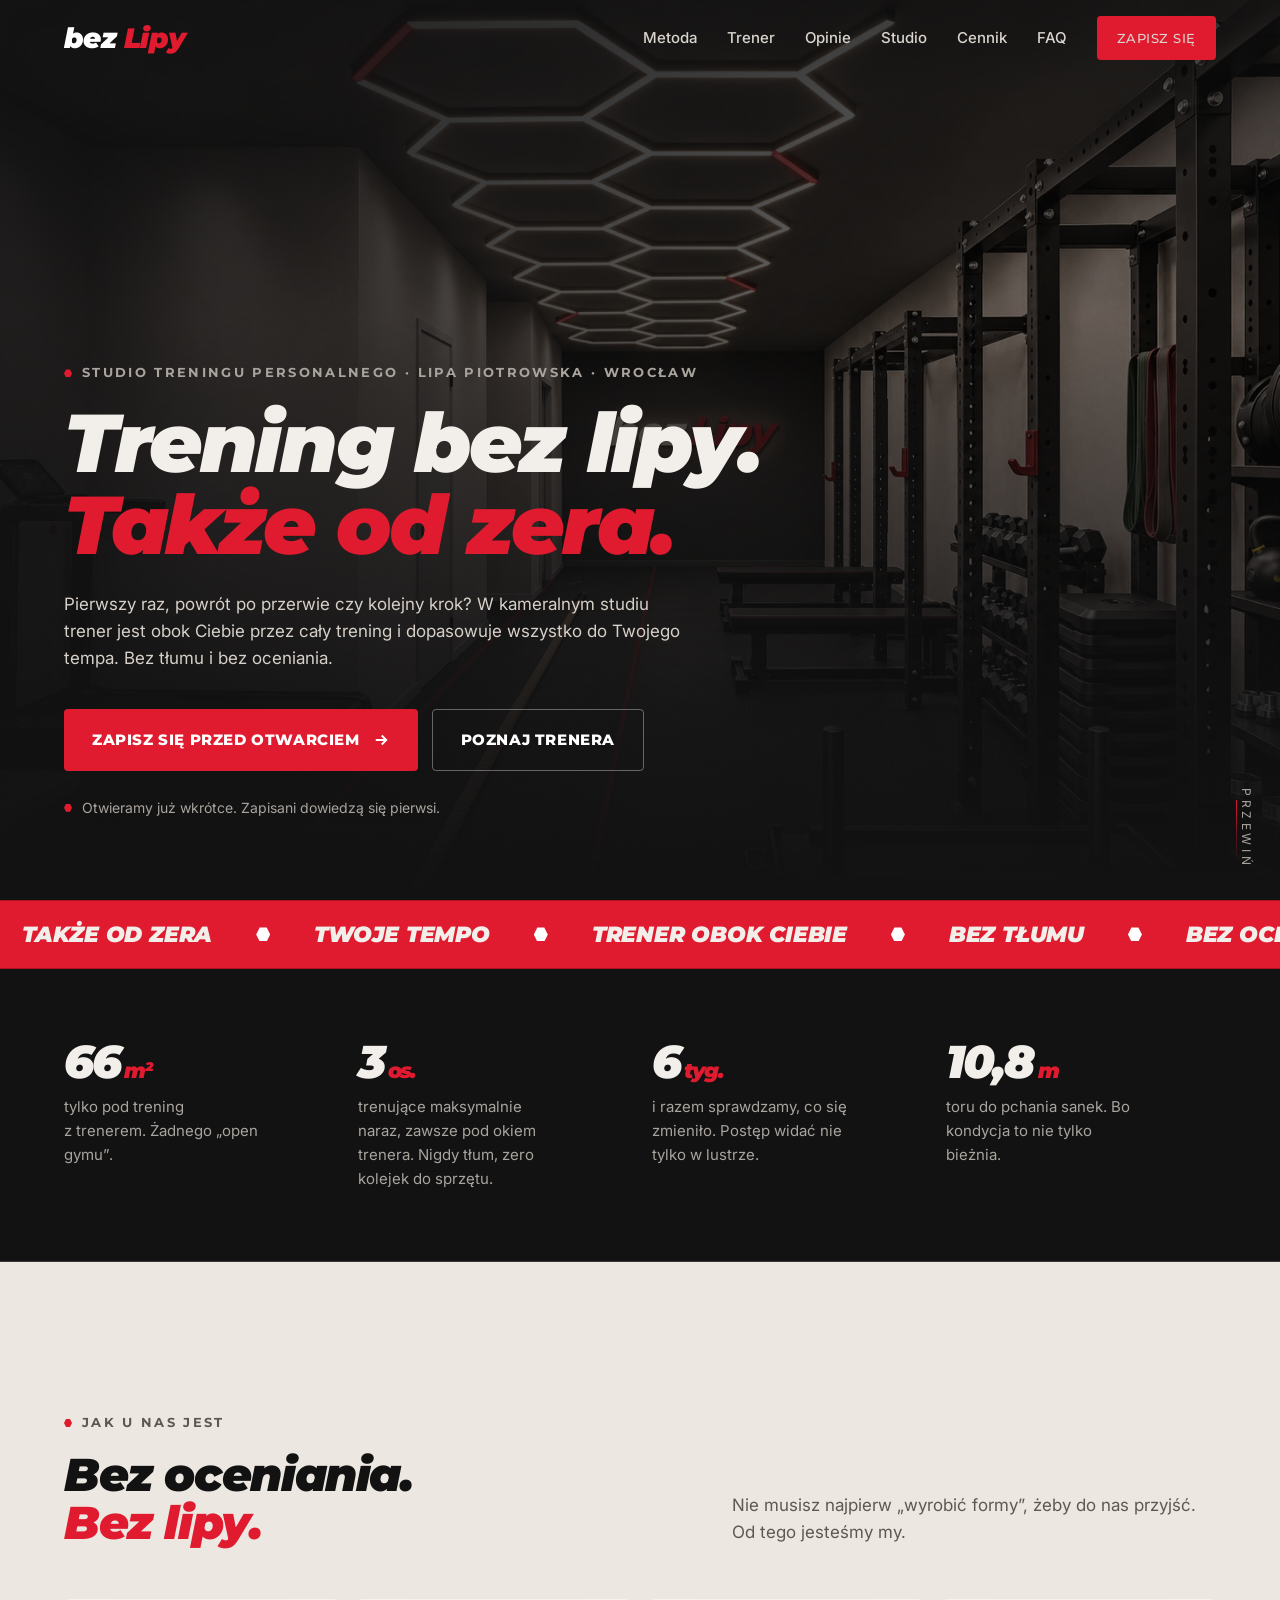
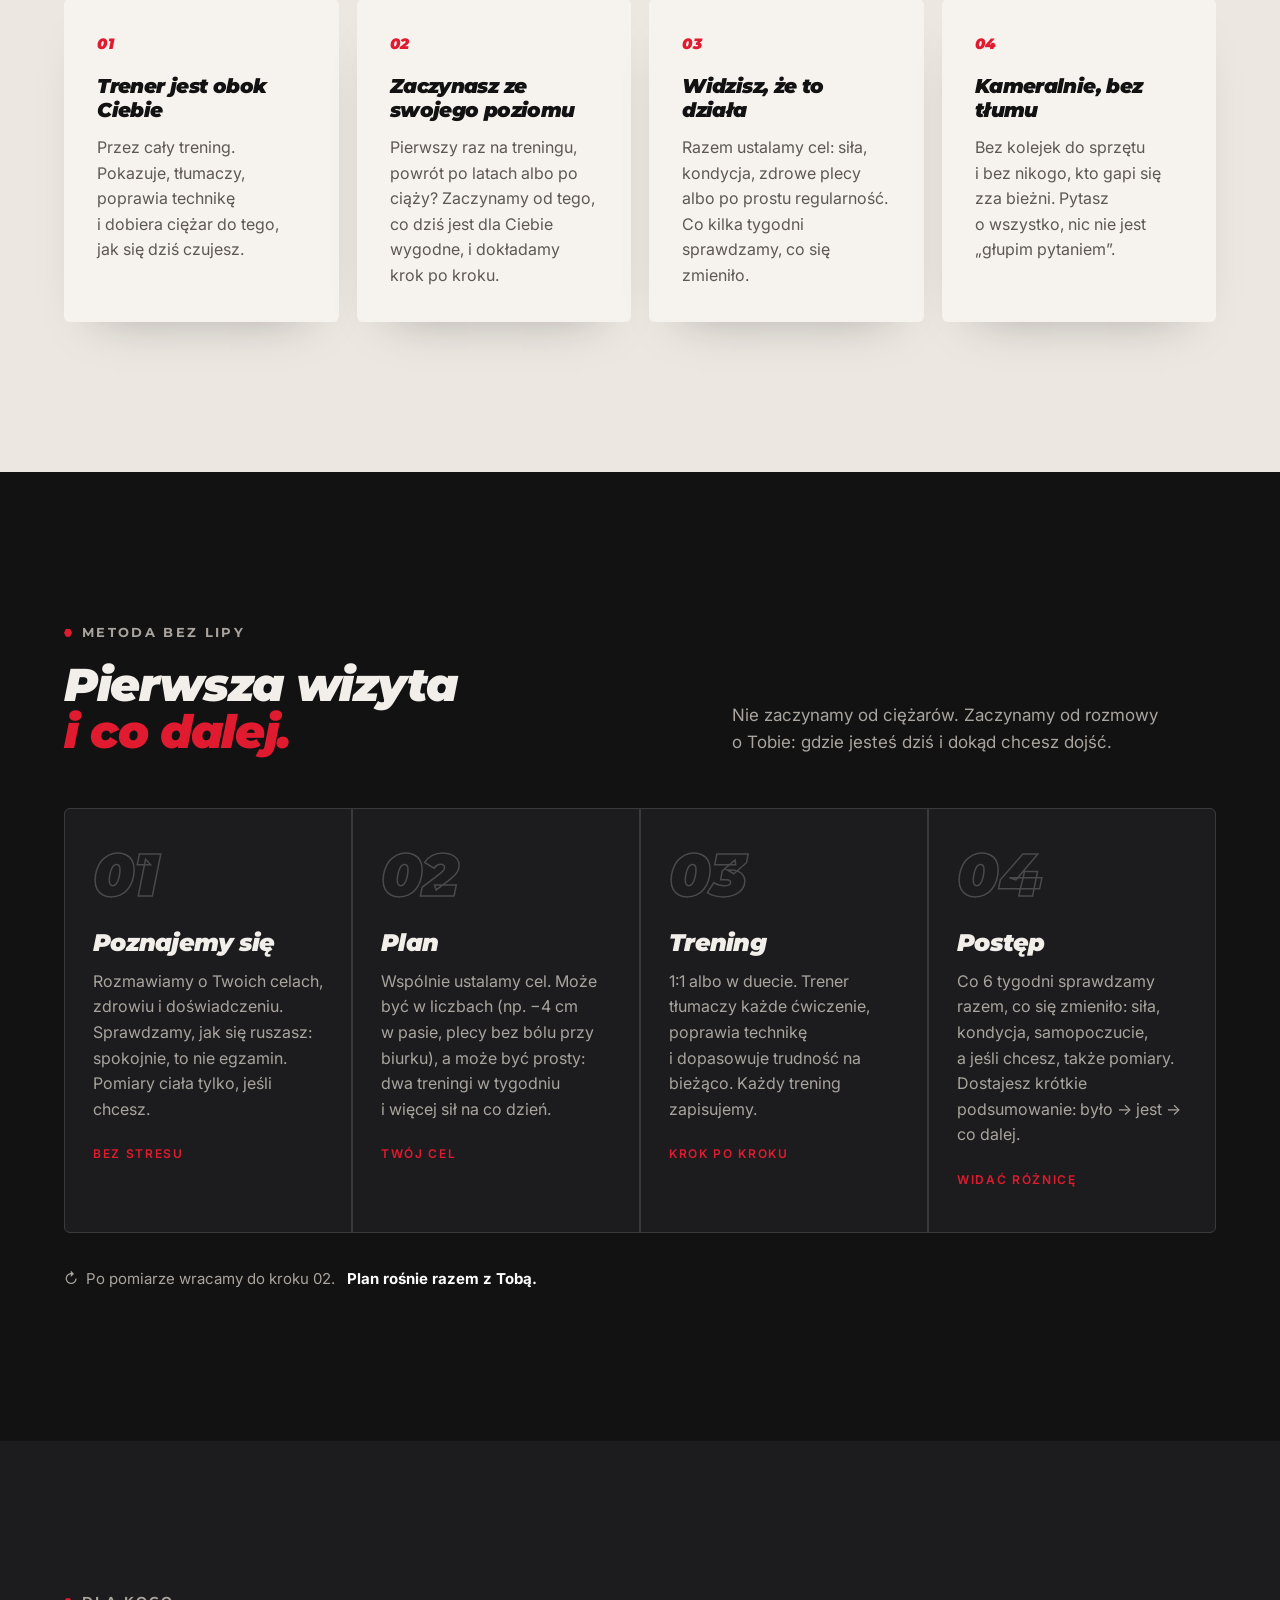
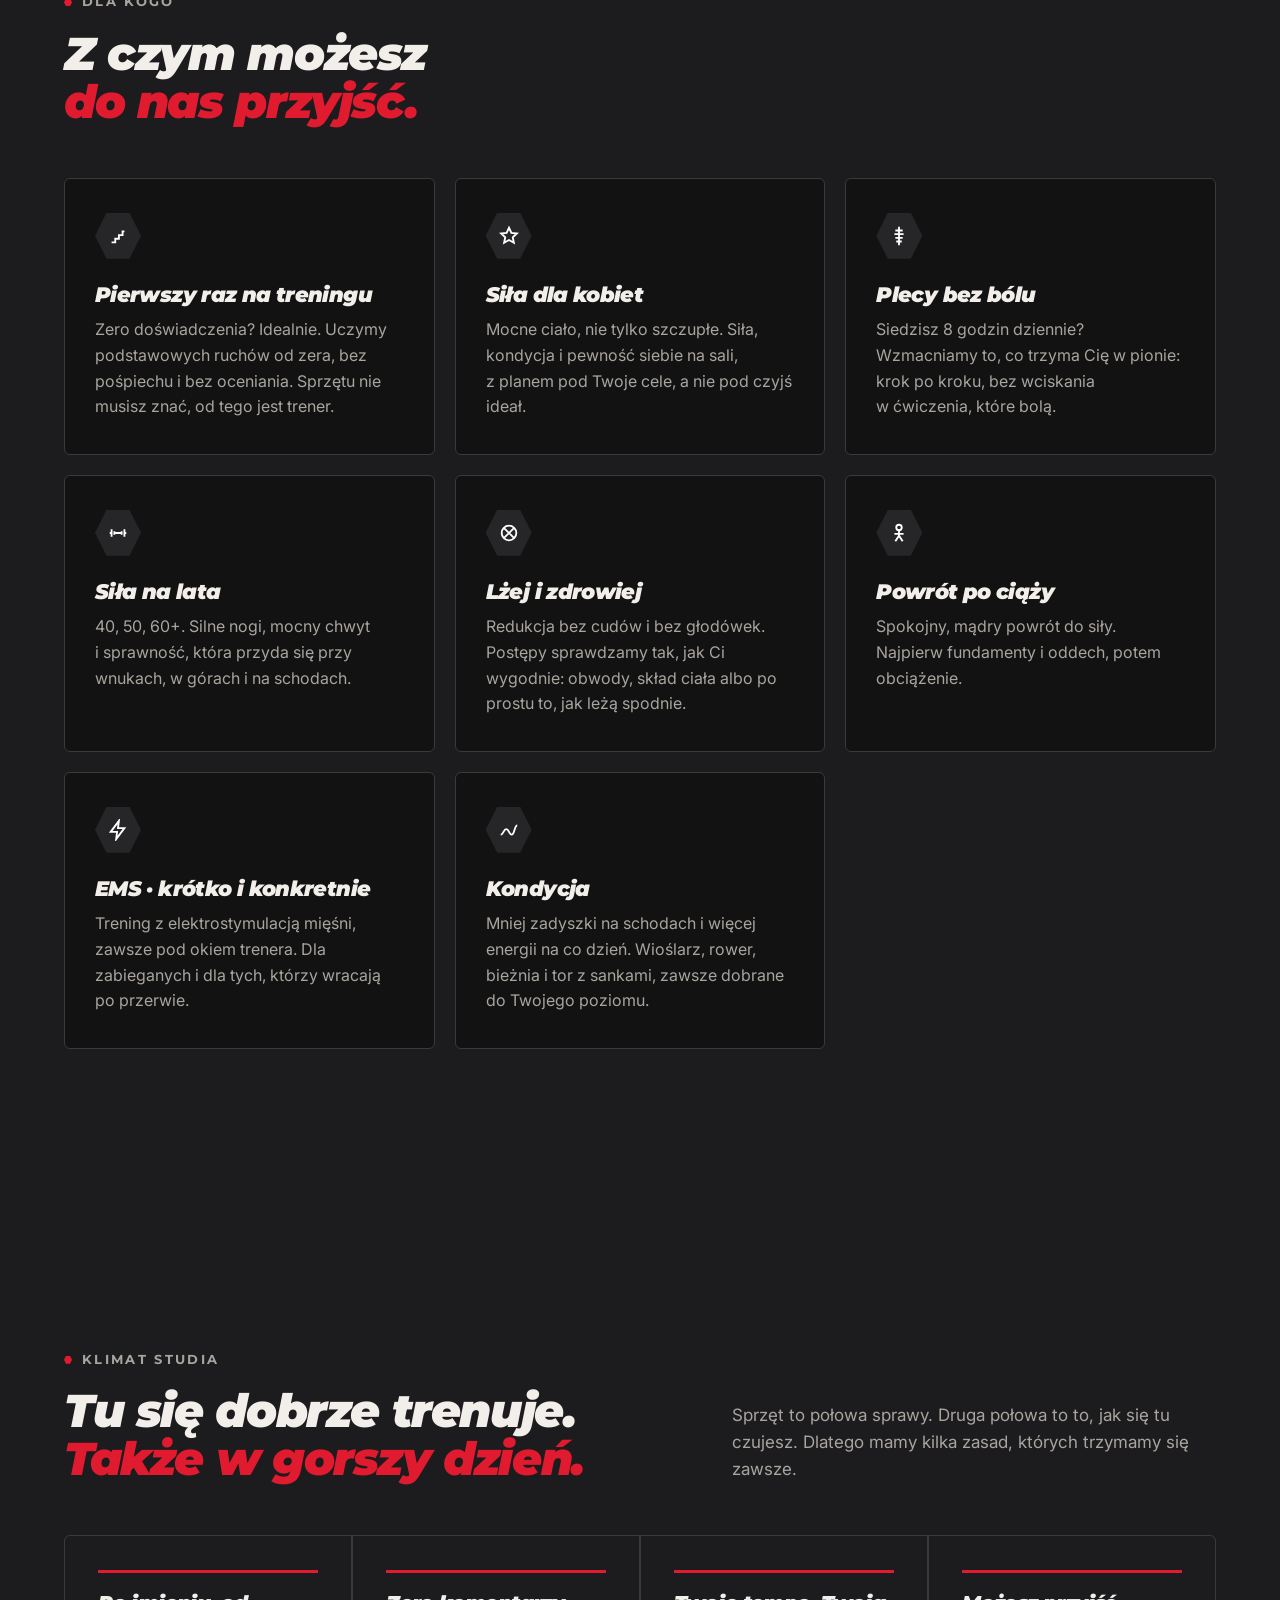
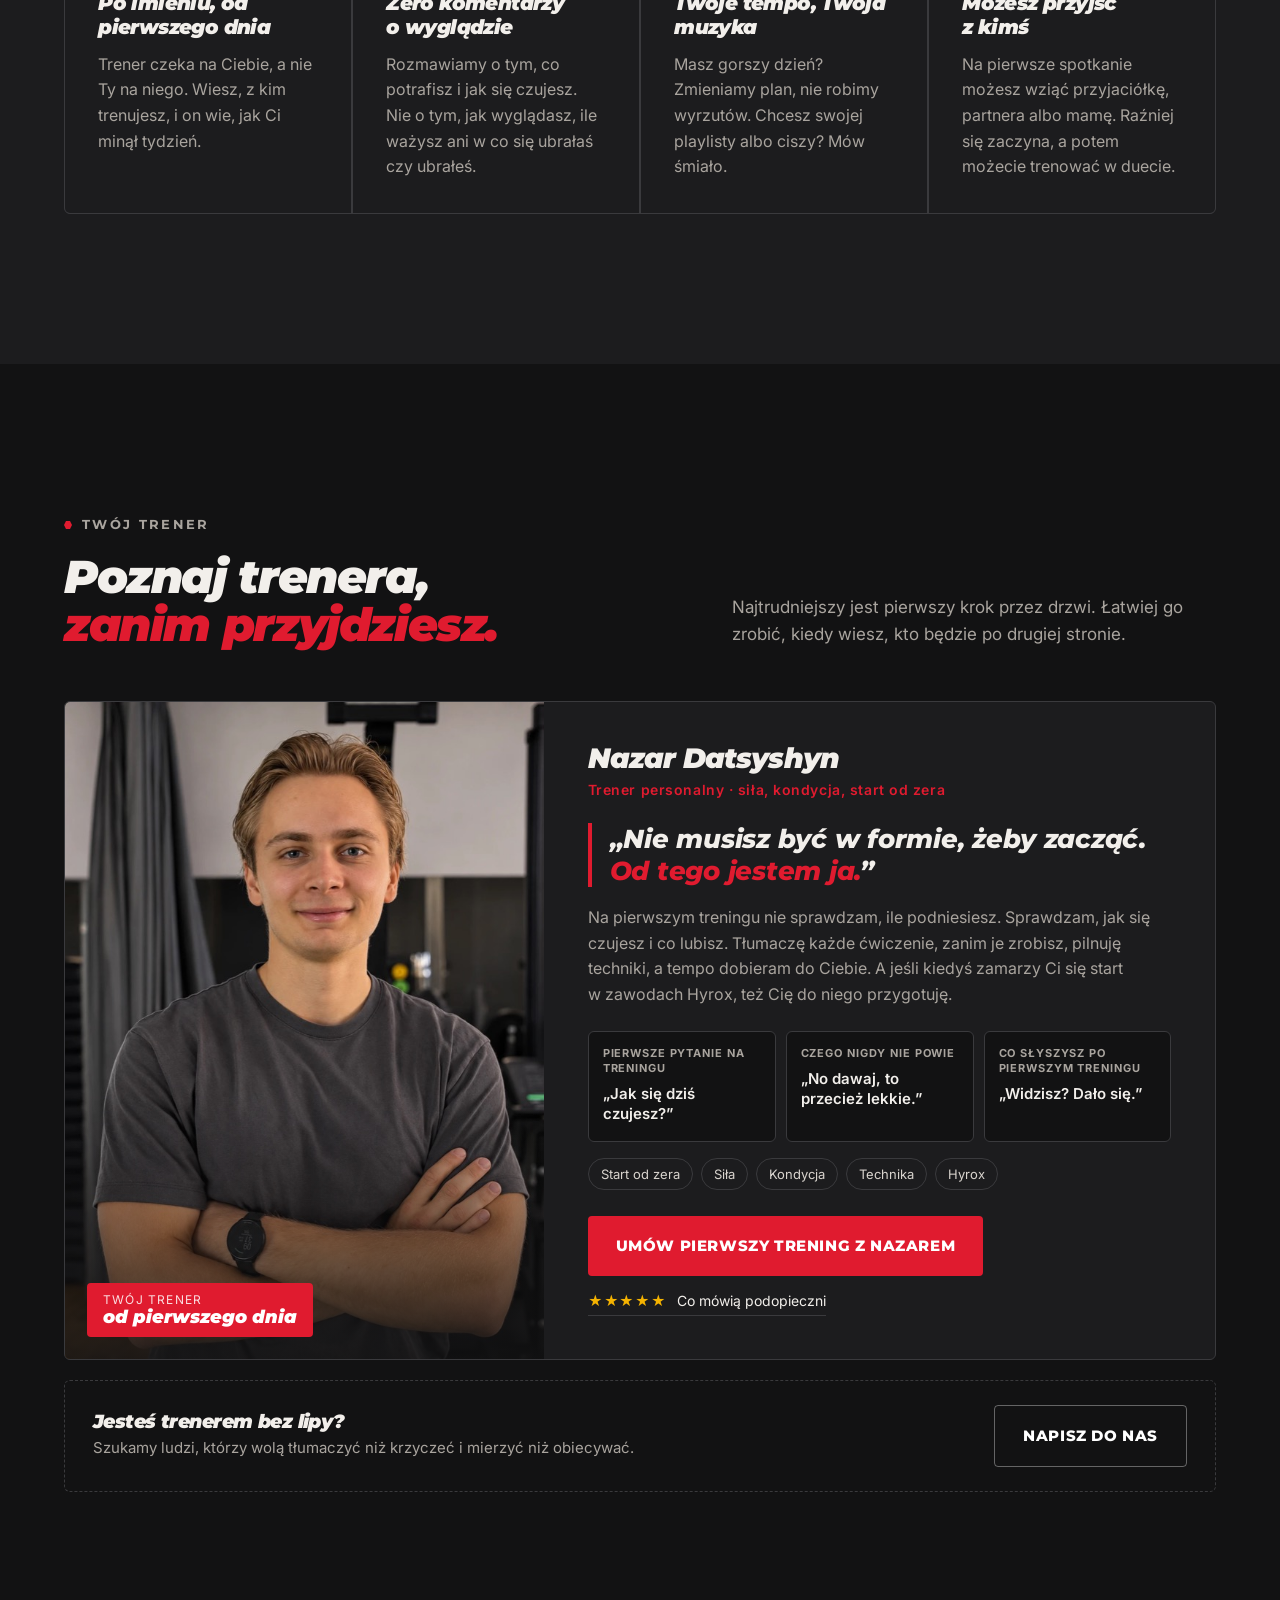
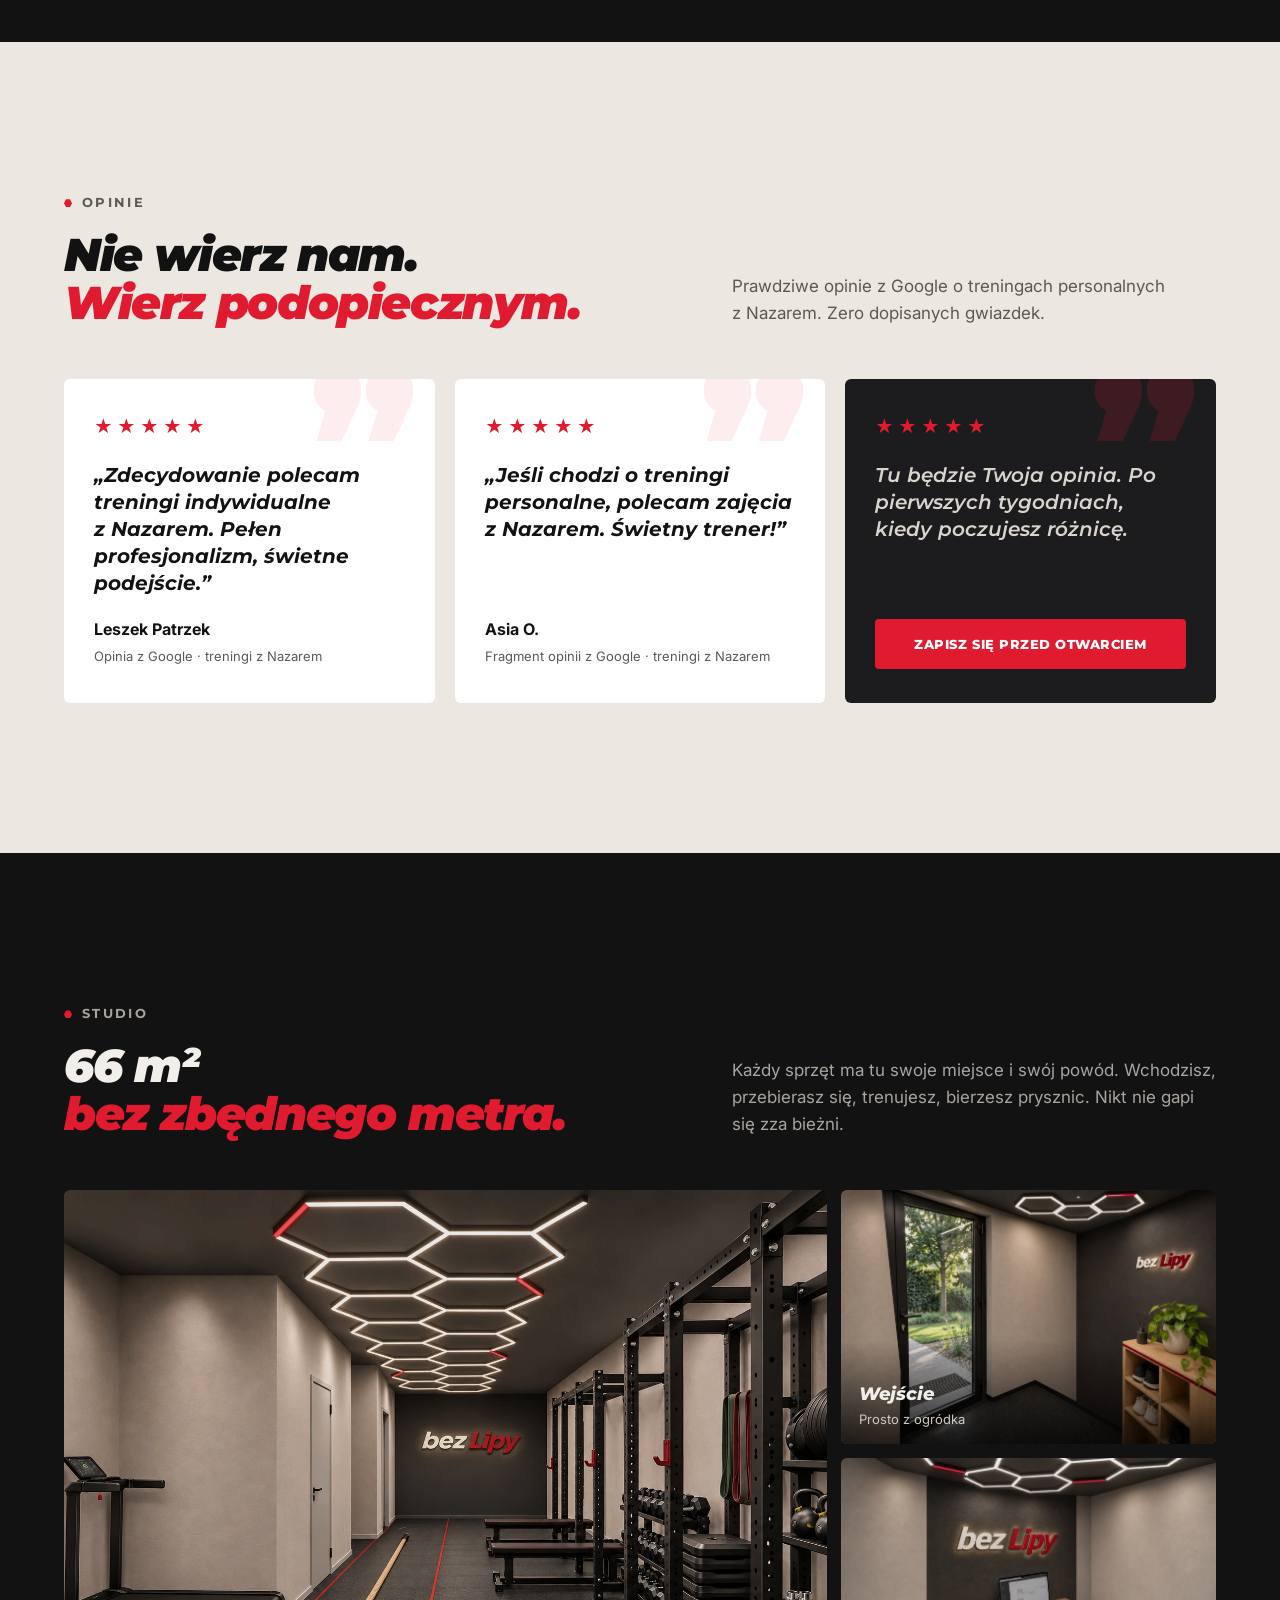
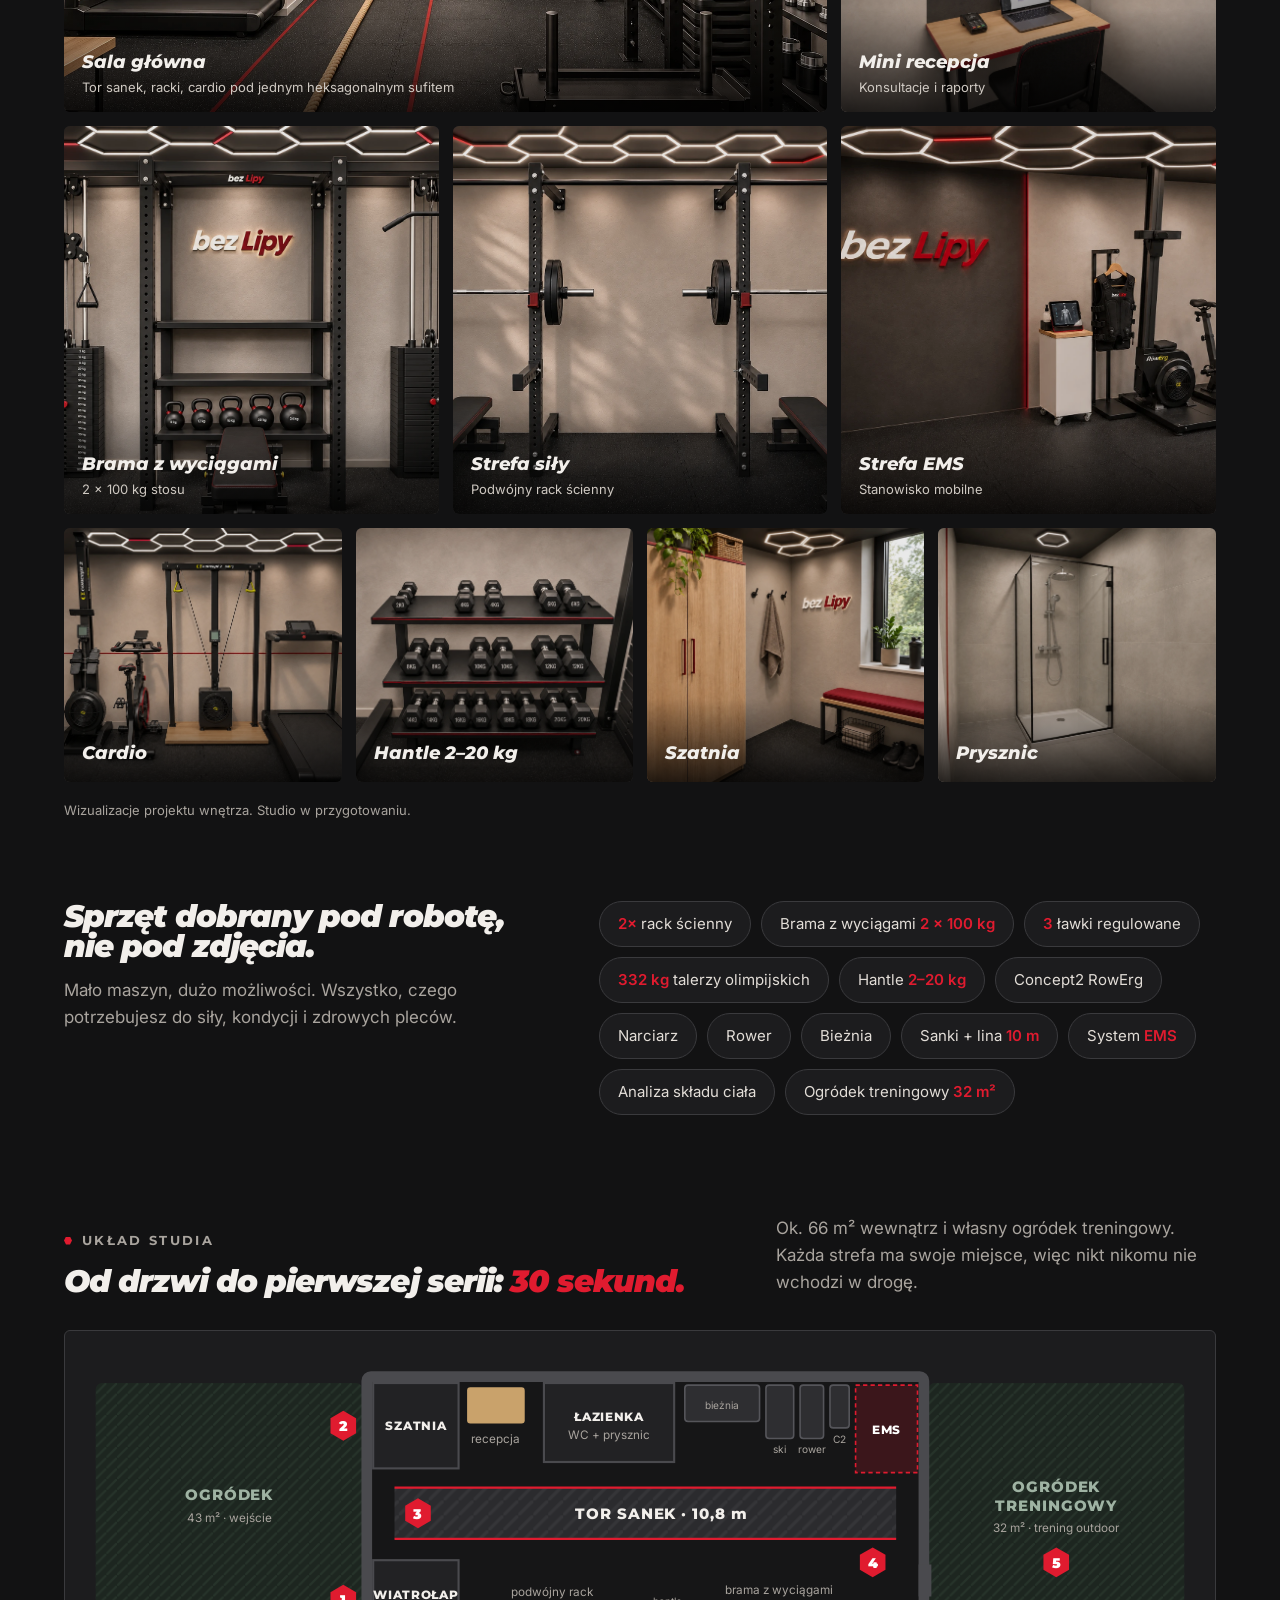
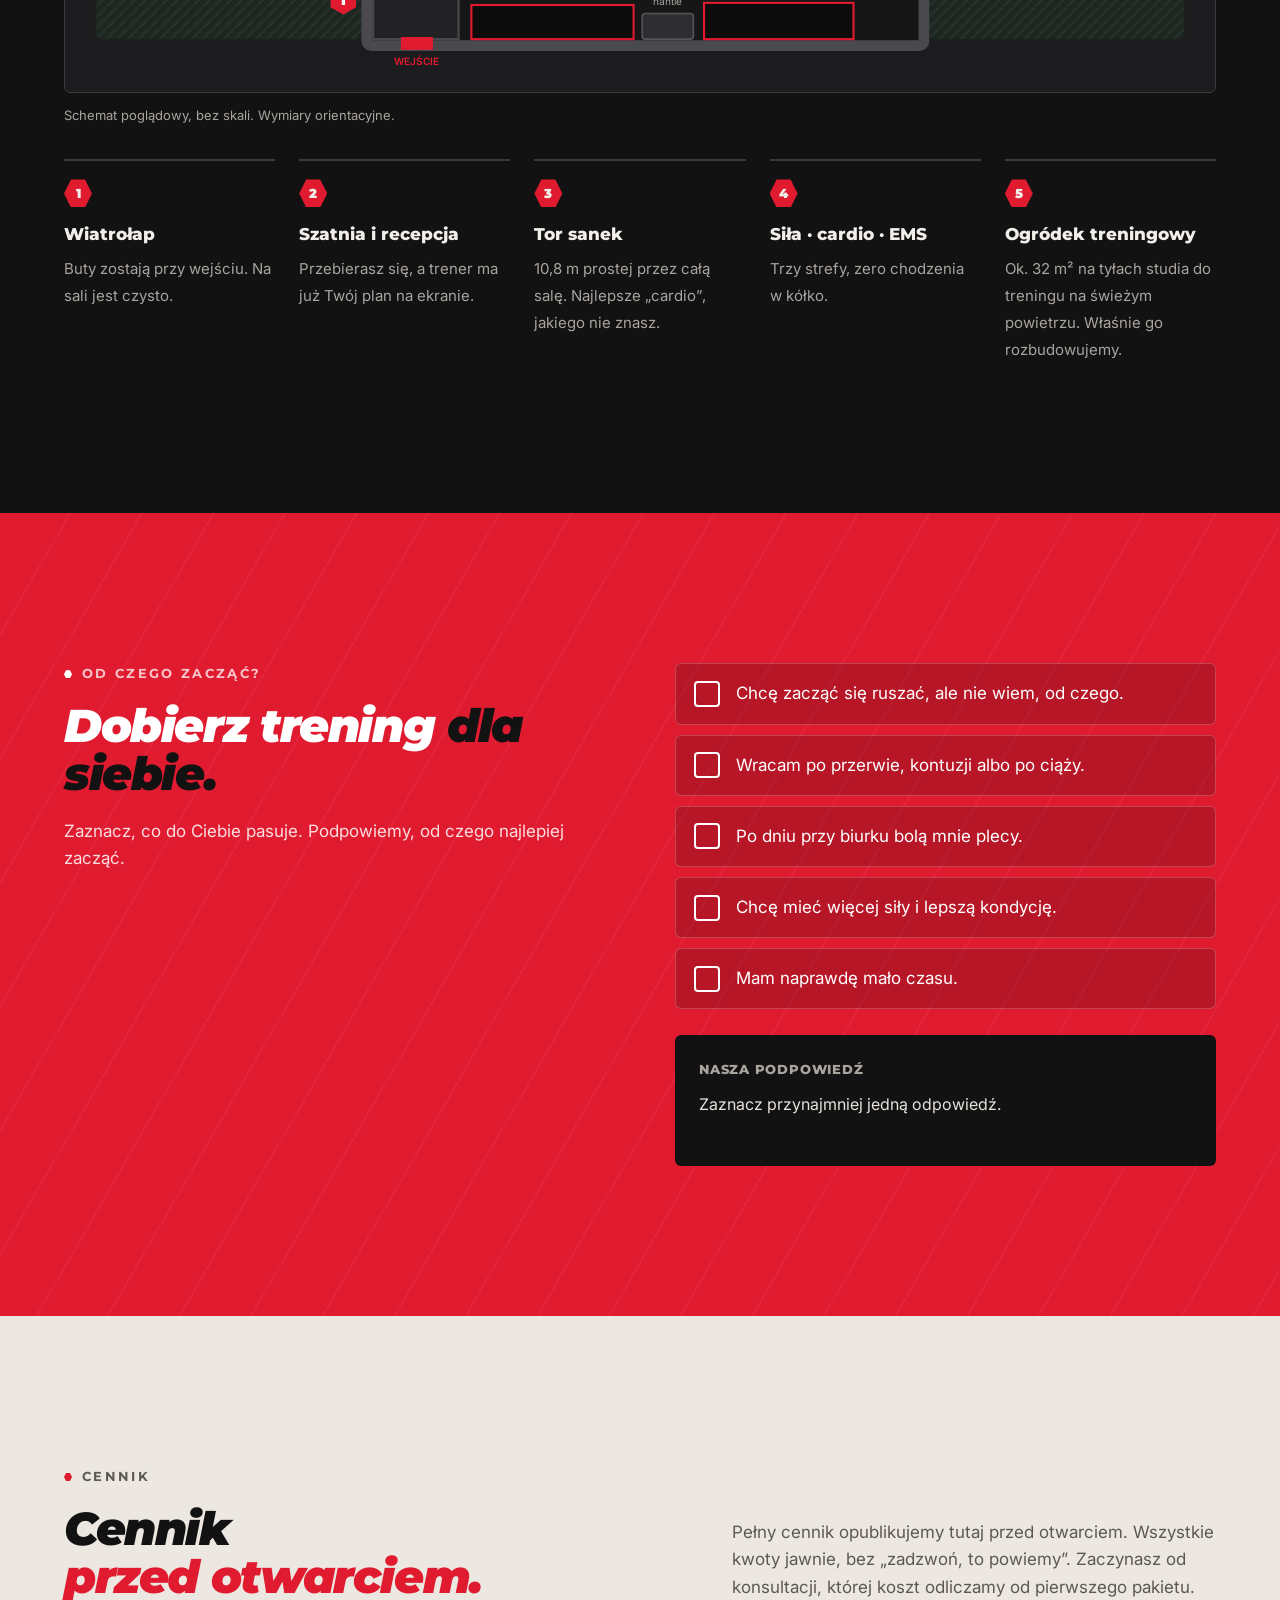
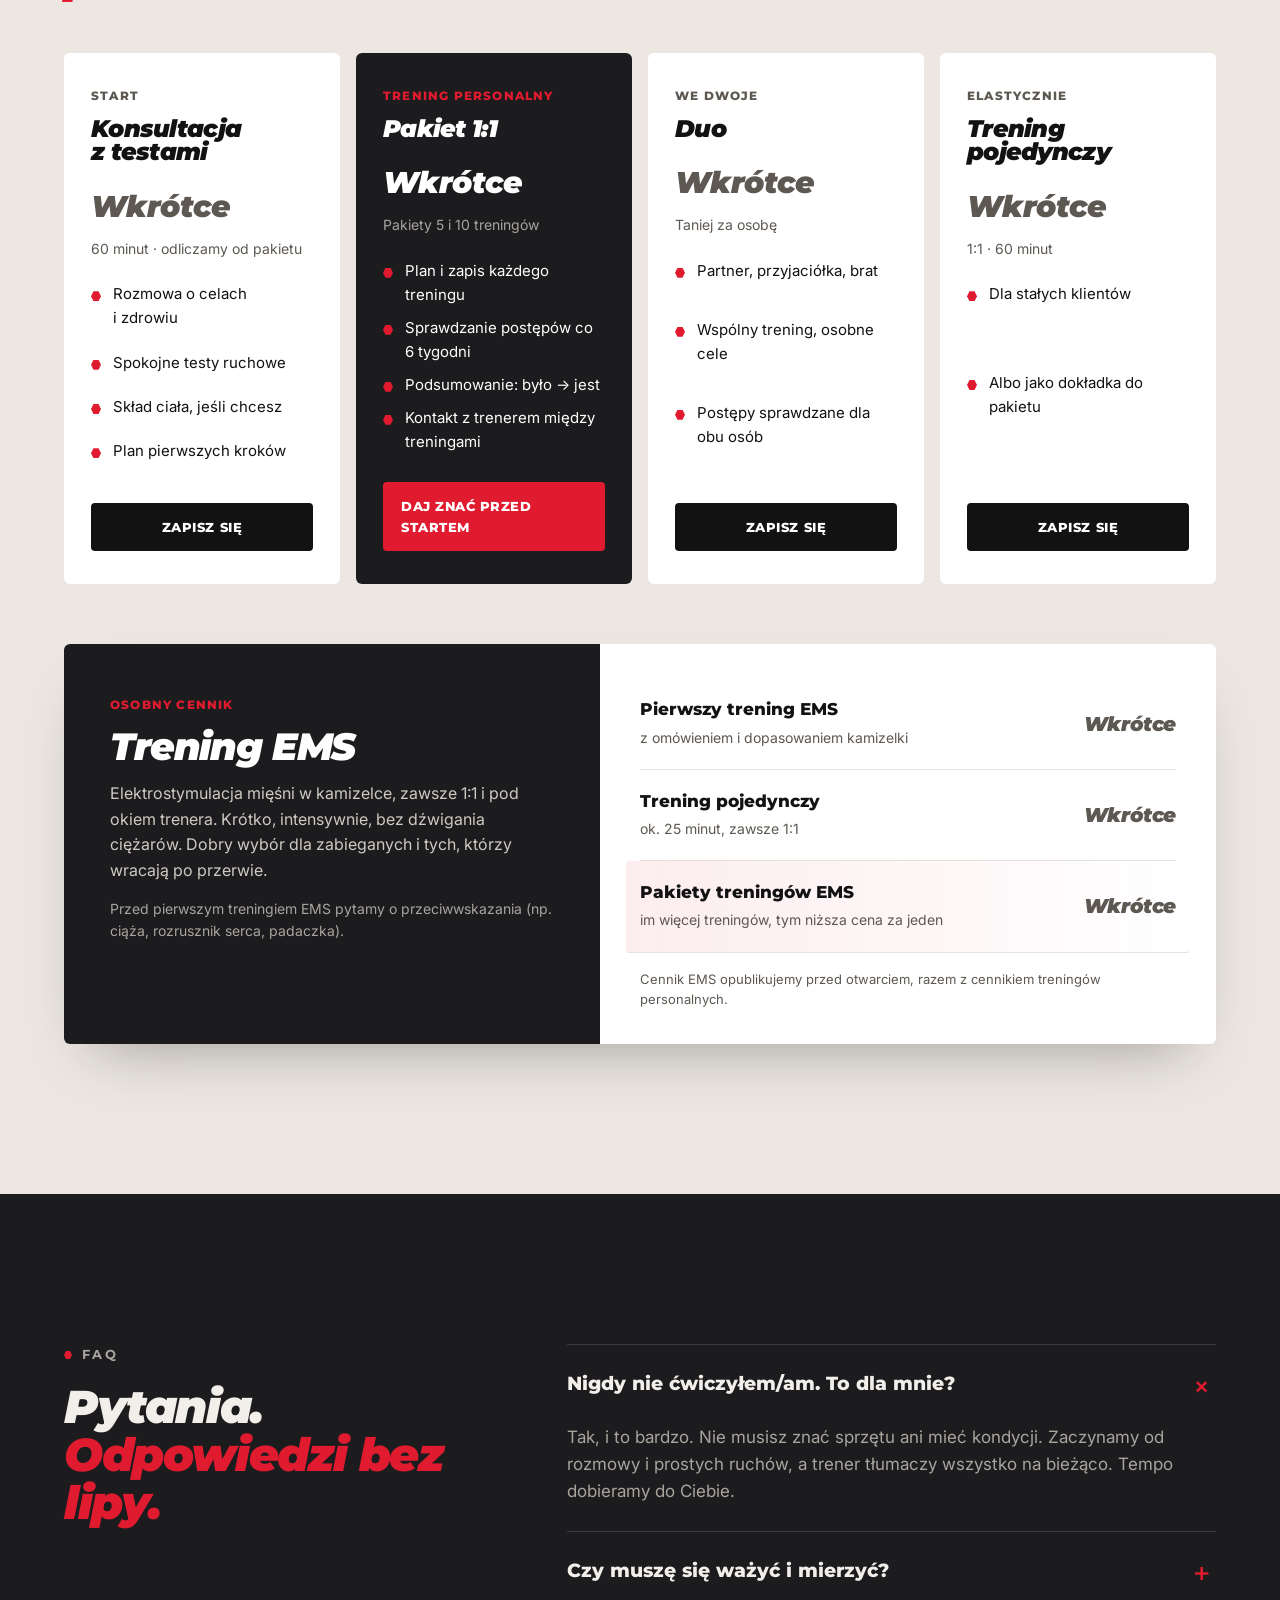
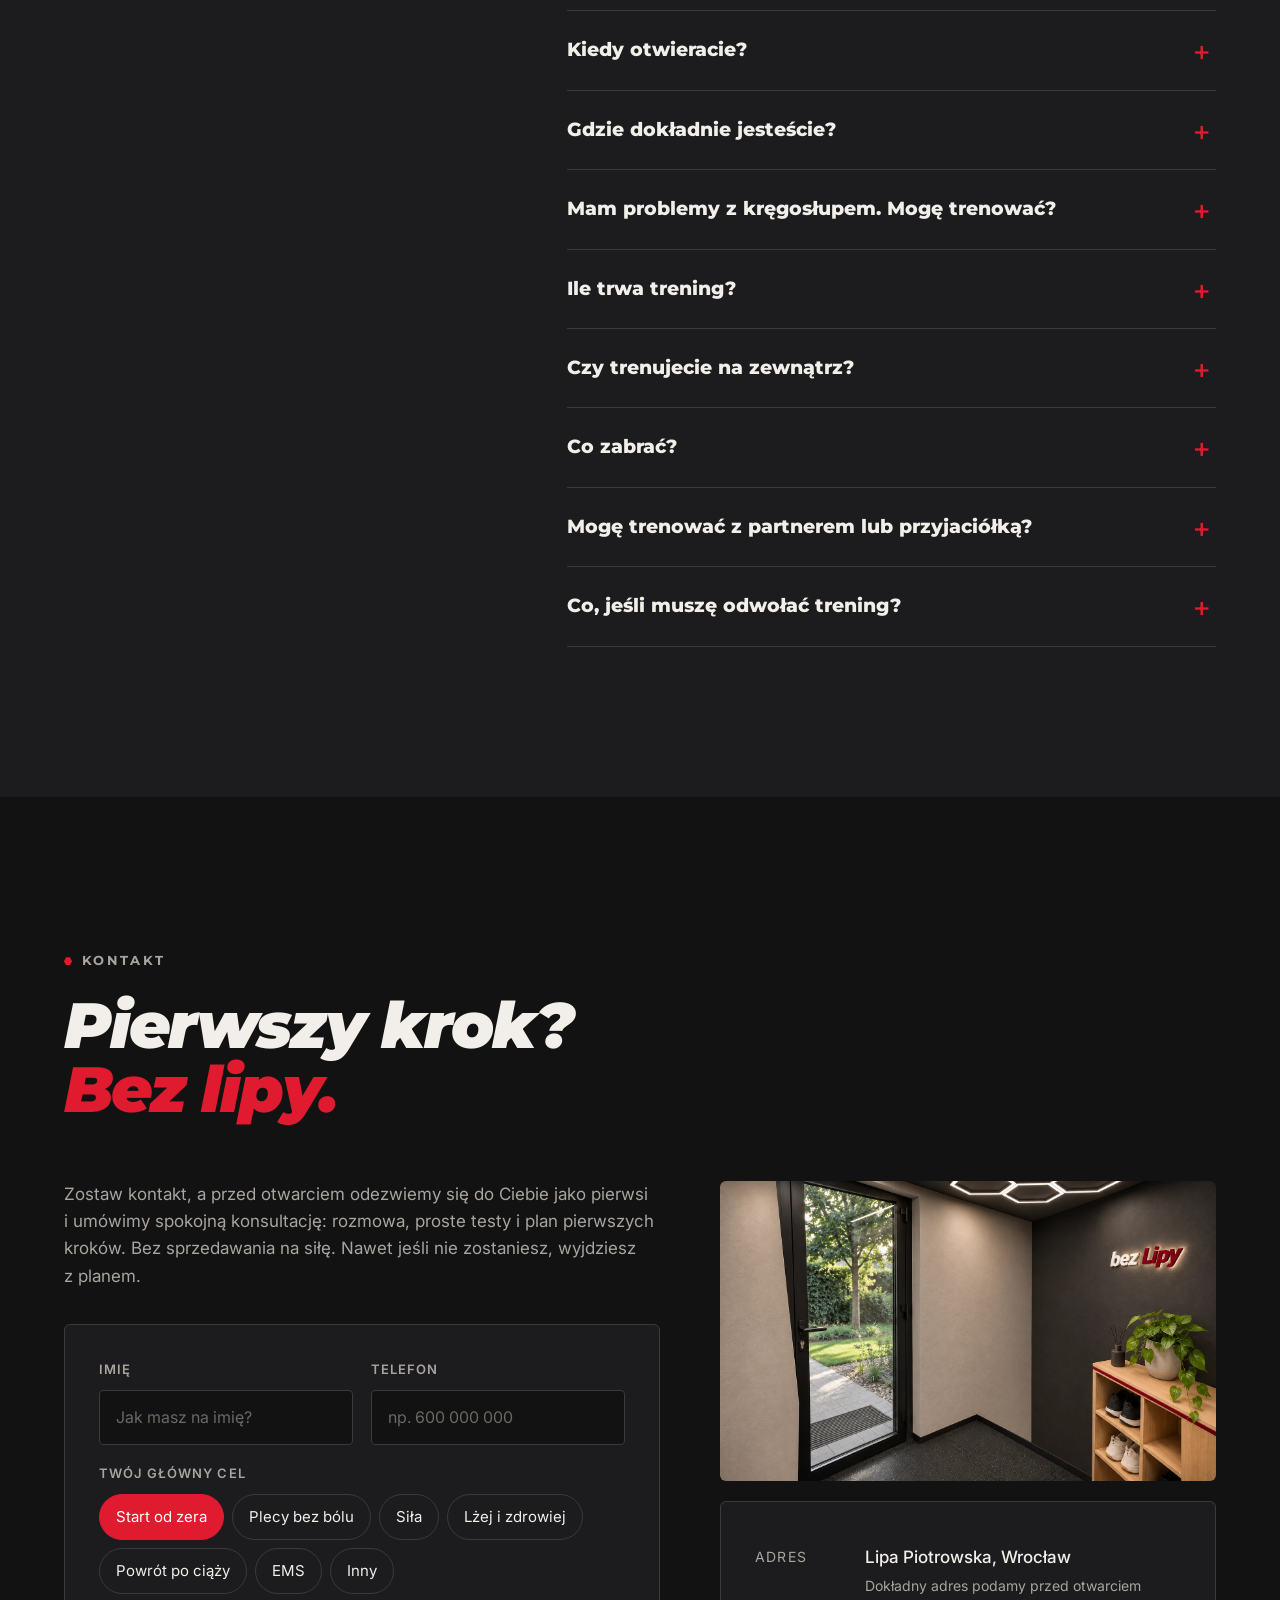
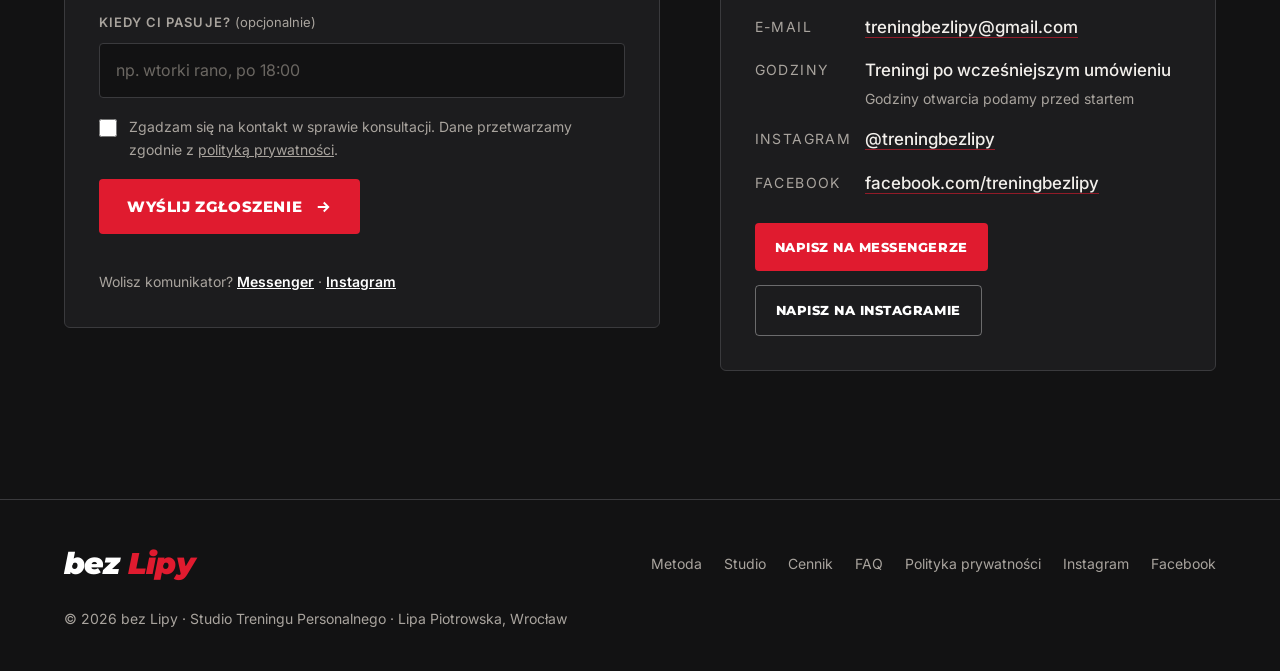
==== commit d0ccd26c: "Sekcja o Nazarze: przełamanie bariery dla początkujących, trener wyżej na stronie Co-Authored-By: Cl" ====
--- a/index.html
+++ b/index.html
@@ -310,6 +310,30 @@
 
 /* TEAM */
 .team{background:var(--ink)}
+.nazar{display:grid;grid-template-columns:minmax(0,5fr) minmax(0,7fr);border:1px solid var(--line);border-radius:6px;overflow:hidden;background:var(--graphite)}
+.nz-ph{position:relative;min-height:100%;background:#161617}
+.nz-ph img{width:100%;height:100%;object-fit:cover;object-position:center 20%;display:block;min-height:420px}
+.nz-ph::after{content:"";position:absolute;inset:auto 0 0 0;height:40%;background:linear-gradient(transparent,rgba(18,18,19,.85))}
+.nz-badge{position:absolute;left:22px;bottom:22px;z-index:1;background:var(--red);color:#fff;padding:10px 16px;border-radius:4px;line-height:1.15}
+.nz-badge span{display:block;font-size:12px;text-transform:uppercase;letter-spacing:.1em;opacity:.85}
+.nz-badge b{font-family:var(--display);font-style:italic;font-weight:900;font-size:18px}
+.nz-body{padding:clamp(28px,3.4vw,48px)}
+.nazar h3{font-size:clamp(24px,2.2vw,30px);font-style:italic}
+.nazar .role{color:var(--red);font-weight:600;font-size:14px;margin:6px 0 22px;letter-spacing:.04em}
+.nz-quote{font-family:var(--display);font-weight:800;font-style:italic;font-size:clamp(21px,2vw,27px);line-height:1.25;letter-spacing:-.01em;margin:0 0 18px;padding-left:18px;border-left:4px solid var(--red)}
+.nz-quote em{color:var(--red)}
+.nz-body>p{color:var(--muted);font-size:16px}
+.nz-facts{list-style:none;display:grid;grid-template-columns:repeat(3,1fr);gap:10px;margin:24px 0 6px}
+.nz-facts li{background:var(--ink);border:1px solid var(--line);border-radius:6px;padding:14px 14px 16px;font-weight:600;font-size:15px;line-height:1.35}
+.nz-facts span{display:block;font-size:11px;font-weight:700;text-transform:uppercase;letter-spacing:.08em;color:var(--muted);margin-bottom:8px}
+.nz-ctas{display:flex;flex-wrap:wrap;align-items:center;gap:14px 22px;margin-top:26px}
+.nz-rev{color:var(--text);font-size:14px;text-decoration:none;border-bottom:1px solid var(--line);padding-bottom:2px}
+.nz-rev b{color:#f5b301;letter-spacing:.06em;margin-right:6px}
+.coach-join{margin-top:20px;border:1px dashed var(--line);border-radius:6px;padding:24px 28px;display:flex;align-items:center;justify-content:space-between;gap:20px}
+.coach-join h3{font-size:19px;font-style:italic;margin-bottom:4px}.coach-join p{color:var(--muted);font-size:15px}
+@media(max-width:960px){.nazar{grid-template-columns:1fr}.nz-ph img{min-height:0;aspect-ratio:1/1}.nz-facts{grid-template-columns:1fr}}
+@media(max-width:560px){.coach-join{flex-direction:column;align-items:flex-start}.nz-ctas .btn{width:100%;justify-content:center;text-align:center}}
+
 .coaches{display:grid;grid-template-columns:repeat(2,minmax(0,380px));gap:20px}
 .coach{border:1px solid var(--line);border-radius:6px;overflow:hidden;background:var(--graphite)}
 .coach .ph{aspect-ratio:4/5;background:#161617;position:relative;overflow:hidden}
@@ -437,10 +461,10 @@
     <a href="#top" class="logo" aria-label="bez Lipy, strona główna"><span class="b">bez</span> <span class="l">Lipy</span></a>
     <ul id="menu">
       <li><a href="#metoda">Metoda</a></li>
+      <li><a href="#trenerzy">Trener</a></li>
+      <li><a href="#opinie">Opinie</a></li>
       <li><a href="#studio">Studio</a></li>
       <li><a href="#cennik">Cennik</a></li>
-      <li><a href="#trenerzy">Trenerzy</a></li>
-      <li><a href="#opinie">Opinie</a></li>
       <li><a href="#faq">FAQ</a></li>
       <li><a href="#kontakt" class="btn btn-red">Zapisz się</a></li>
     </ul>
@@ -559,6 +583,72 @@
       <div class="vibe-i rv"><h3>Zero komentarzy o&nbsp;wyglądzie</h3><p>Rozmawiamy o&nbsp;tym, co potrafisz i&nbsp;jak się czujesz. Nie o&nbsp;tym, jak wyglądasz, ile ważysz ani w&nbsp;co się ubrałaś czy ubrałeś.</p></div>
       <div class="vibe-i rv"><h3>Twoje tempo, Twoja muzyka</h3><p>Masz gorszy dzień? Zmieniamy plan, nie robimy wyrzutów. Chcesz swojej playlisty albo ciszy? Mów śmiało.</p></div>
       <div class="vibe-i rv"><h3>Możesz przyjść z&nbsp;kimś</h3><p>Na pierwsze spotkanie możesz wziąć przyjaciółkę, partnera albo mamę. Raźniej się zaczyna, a&nbsp;potem możecie trenować w&nbsp;duecie.</p></div>
+    </div>
+  </div>
+</section>
+
+<!-- TEAM -->
+<section class="sec team" id="trenerzy">
+  <div class="wrap">
+    <div class="sec-head">
+      <div>
+        <div class="eyebrow rv"><span class="dot"></span>Twój trener</div>
+        <h2 class="rv" style="margin-top:18px">Poznaj trenera,<br><em>zanim przyjdziesz.</em></h2>
+      </div>
+      <p class="lead rv">Najtrudniejszy jest pierwszy krok przez drzwi. Łatwiej go zrobić, kiedy wiesz, kto będzie po drugiej stronie.</p>
+    </div>
+    <article class="nazar rv">
+      <div class="nz-ph">
+        <img src="img/nazar.jpg" alt="Nazar Datsyshyn, trener personalny bez Lipy" loading="lazy">
+        <div class="nz-badge"><span>Twój trener</span><b>od pierwszego dnia</b></div>
+      </div>
+      <div class="nz-body">
+        <h3>Nazar Datsyshyn</h3>
+        <div class="role">Trener personalny · siła, kondycja, start od zera</div>
+        <blockquote class="nz-quote">„Nie musisz być w&nbsp;formie, żeby zacząć. <em>Od tego jestem ja.</em>”</blockquote>
+        <p>Na pierwszym treningu nie sprawdzam, ile podniesiesz. Sprawdzam, jak się czujesz i&nbsp;co lubisz. Tłumaczę każde ćwiczenie, zanim je zrobisz, pilnuję techniki, a&nbsp;tempo dobieram do Ciebie. A&nbsp;jeśli kiedyś zamarzy Ci się start w&nbsp;zawodach Hyrox, też Cię do niego przygotuję.</p>
+        <ul class="nz-facts">
+          <li><span>Pierwsze pytanie na treningu</span>„Jak się dziś czujesz?”</li>
+          <li><span>Czego nigdy nie powie</span>„No dawaj, to przecież lekkie.”</li>
+          <li><span>Co słyszysz po pierwszym treningu</span>„Widzisz? Dało się.”</li>
+        </ul>
+        <ul class="tags"><li>Start od zera</li><li>Siła</li><li>Kondycja</li><li>Technika</li><li>Hyrox</li></ul>
+        <div class="nz-ctas">
+          <a href="#kontakt" class="btn btn-red">Umów pierwszy trening z&nbsp;Nazarem</a>
+          <a href="#opinie" class="nz-rev"><b>★★★★★</b> Co mówią podopieczni</a>
+        </div>
+      </div>
+    </article>
+    <div class="coach-join rv"><div><h3>Jesteś trenerem bez lipy?</h3><p>Szukamy ludzi, którzy wolą tłumaczyć niż krzyczeć i&nbsp;mierzyć niż obiecywać.</p></div><a href="#kontakt" class="btn btn-ghost">Napisz do nas</a></div>
+  </div>
+</section>
+
+<!-- OPINIE -->
+<section class="sec reviews" id="opinie">
+  <div class="wrap">
+    <div class="sec-head">
+      <div>
+        <div class="eyebrow rv"><span class="dot"></span>Opinie</div>
+        <h2 class="rv" style="margin-top:18px">Nie wierz nam.<br><em>Wierz podopiecznym.</em></h2>
+      </div>
+      <p class="lead rv">Prawdziwe opinie z&nbsp;Google o&nbsp;treningach personalnych z&nbsp;Nazarem. Zero dopisanych gwiazdek.</p>
+    </div>
+    <div class="quotes">
+      <figure class="quote rv">
+        <div class="stars" aria-label="5 na 5 gwiazdek">★★★★★</div>
+        <blockquote>„Zdecydowanie polecam treningi indywidualne z&nbsp;Nazarem. Pełen profesjonalizm, świetne podejście.”</blockquote>
+        <figcaption><b>Leszek Patrzek</b><span>Opinia z&nbsp;Google · treningi z&nbsp;Nazarem</span></figcaption>
+      </figure>
+      <figure class="quote rv">
+        <div class="stars" aria-label="5 na 5 gwiazdek">★★★★★</div>
+        <blockquote>„Jeśli chodzi o&nbsp;treningi personalne, polecam zajęcia z&nbsp;Nazarem. Świetny trener!”</blockquote>
+        <figcaption><b>Asia O.</b><span>Fragment opinii z&nbsp;Google · treningi z&nbsp;Nazarem</span></figcaption>
+      </figure>
+      <figure class="quote quote-cta rv">
+        <div class="stars" aria-hidden="true">★★★★★</div>
+        <blockquote>Tu będzie Twoja opinia. Po pierwszych tygodniach, kiedy poczujesz różnicę.</blockquote>
+        <a href="#kontakt" class="btn btn-red">Zapisz się przed otwarciem</a>
+      </figure>
     </div>
   </div>
 </section>
@@ -739,59 +829,6 @@
   </div>
 </section>
 
-<!-- TEAM -->
-<section class="sec team" id="trenerzy">
-  <div class="wrap">
-    <div class="sec-head">
-      <div>
-        <div class="eyebrow rv"><span class="dot"></span>Trenerzy</div>
-        <h2 class="rv" style="margin-top:18px">Ludzie,<br><em>nie awatary.</em></h2>
-      </div>
-      <p class="lead rv">Każdy trener ma tu wypisaną specjalizację. Wiesz, z&nbsp;kim pracujesz, zanim przyjdziesz.</p>
-    </div>
-    <div class="coaches">
-      <!-- Ola Charęza: tymczasowo ukryta -->
-      <div class="coach rv">
-        <div class="ph"><img src="img/nazar.jpg" alt="Nazar Datsyshyn, trener personalny bez Lipy" loading="lazy"></div>
-        <div class="body"><h3>Nazar Datsyshyn</h3><div class="role">Trener personalny · siła i&nbsp;kondycja</div>
-          <p>Trener CrossFitu i&nbsp;Hyrox. Pilnuje techniki w&nbsp;każdym powtórzeniu i&nbsp;dba o&nbsp;to, żeby trening się nie nudził.</p>
-          <ul class="tags"><li>Siła</li><li>CrossFit</li><li>Hyrox</li></ul></div>
-      </div>
-      <div class="coach join rv"><h3>Jesteś trenerem bez lipy?</h3><p style="color:var(--muted);margin-bottom:22px">Szukamy ludzi, którzy wolą mierzyć niż obiecywać.</p><a href="#kontakt" class="btn btn-ghost" style="align-self:flex-start">Napisz do nas</a></div>
-    </div>
-  </div>
-</section>
-
-<!-- OPINIE -->
-<section class="sec reviews" id="opinie">
-  <div class="wrap">
-    <div class="sec-head">
-      <div>
-        <div class="eyebrow rv"><span class="dot"></span>Opinie</div>
-        <h2 class="rv" style="margin-top:18px">Nie wierz nam.<br><em>Wierz podopiecznym.</em></h2>
-      </div>
-      <p class="lead rv">Prawdziwe opinie z&nbsp;Google o&nbsp;treningach personalnych z&nbsp;Nazarem. Zero dopisanych gwiazdek.</p>
-    </div>
-    <div class="quotes">
-      <figure class="quote rv">
-        <div class="stars" aria-label="5 na 5 gwiazdek">★★★★★</div>
-        <blockquote>„Zdecydowanie polecam treningi indywidualne z&nbsp;Nazarem. Pełen profesjonalizm, świetne podejście.”</blockquote>
-        <figcaption><b>Leszek Patrzek</b><span>Opinia z&nbsp;Google · treningi z&nbsp;Nazarem</span></figcaption>
-      </figure>
-      <figure class="quote rv">
-        <div class="stars" aria-label="5 na 5 gwiazdek">★★★★★</div>
-        <blockquote>„Jeśli chodzi o&nbsp;treningi personalne, polecam zajęcia z&nbsp;Nazarem. Świetny trener!”</blockquote>
-        <figcaption><b>Asia O.</b><span>Fragment opinii z&nbsp;Google · treningi z&nbsp;Nazarem</span></figcaption>
-      </figure>
-      <figure class="quote quote-cta rv">
-        <div class="stars" aria-hidden="true">★★★★★</div>
-        <blockquote>Tu będzie Twoja opinia. Po pierwszych tygodniach, kiedy poczujesz różnicę.</blockquote>
-        <a href="#kontakt" class="btn btn-red">Zapisz się przed otwarciem</a>
-      </figure>
-    </div>
-  </div>
-</section>
-
 <!-- FAQ -->
 <section class="sec faq" id="faq">
   <div class="wrap">
